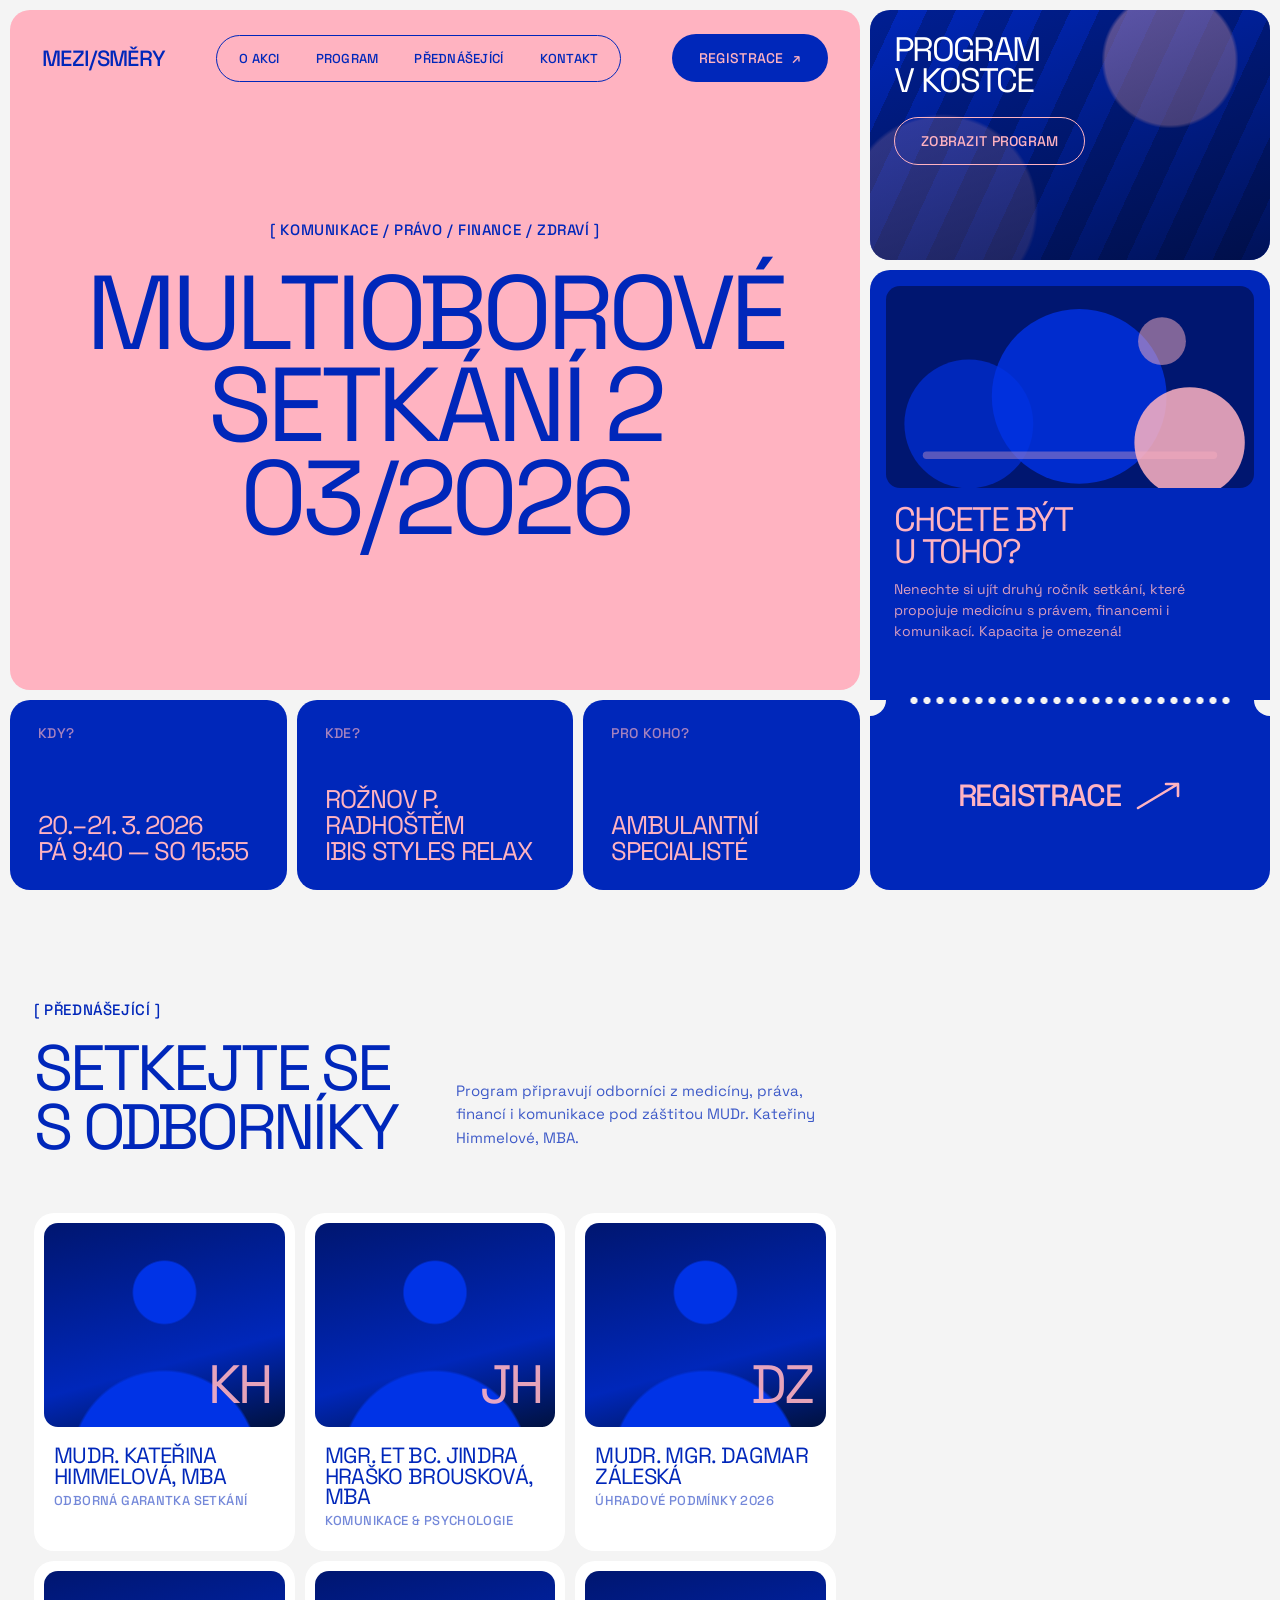
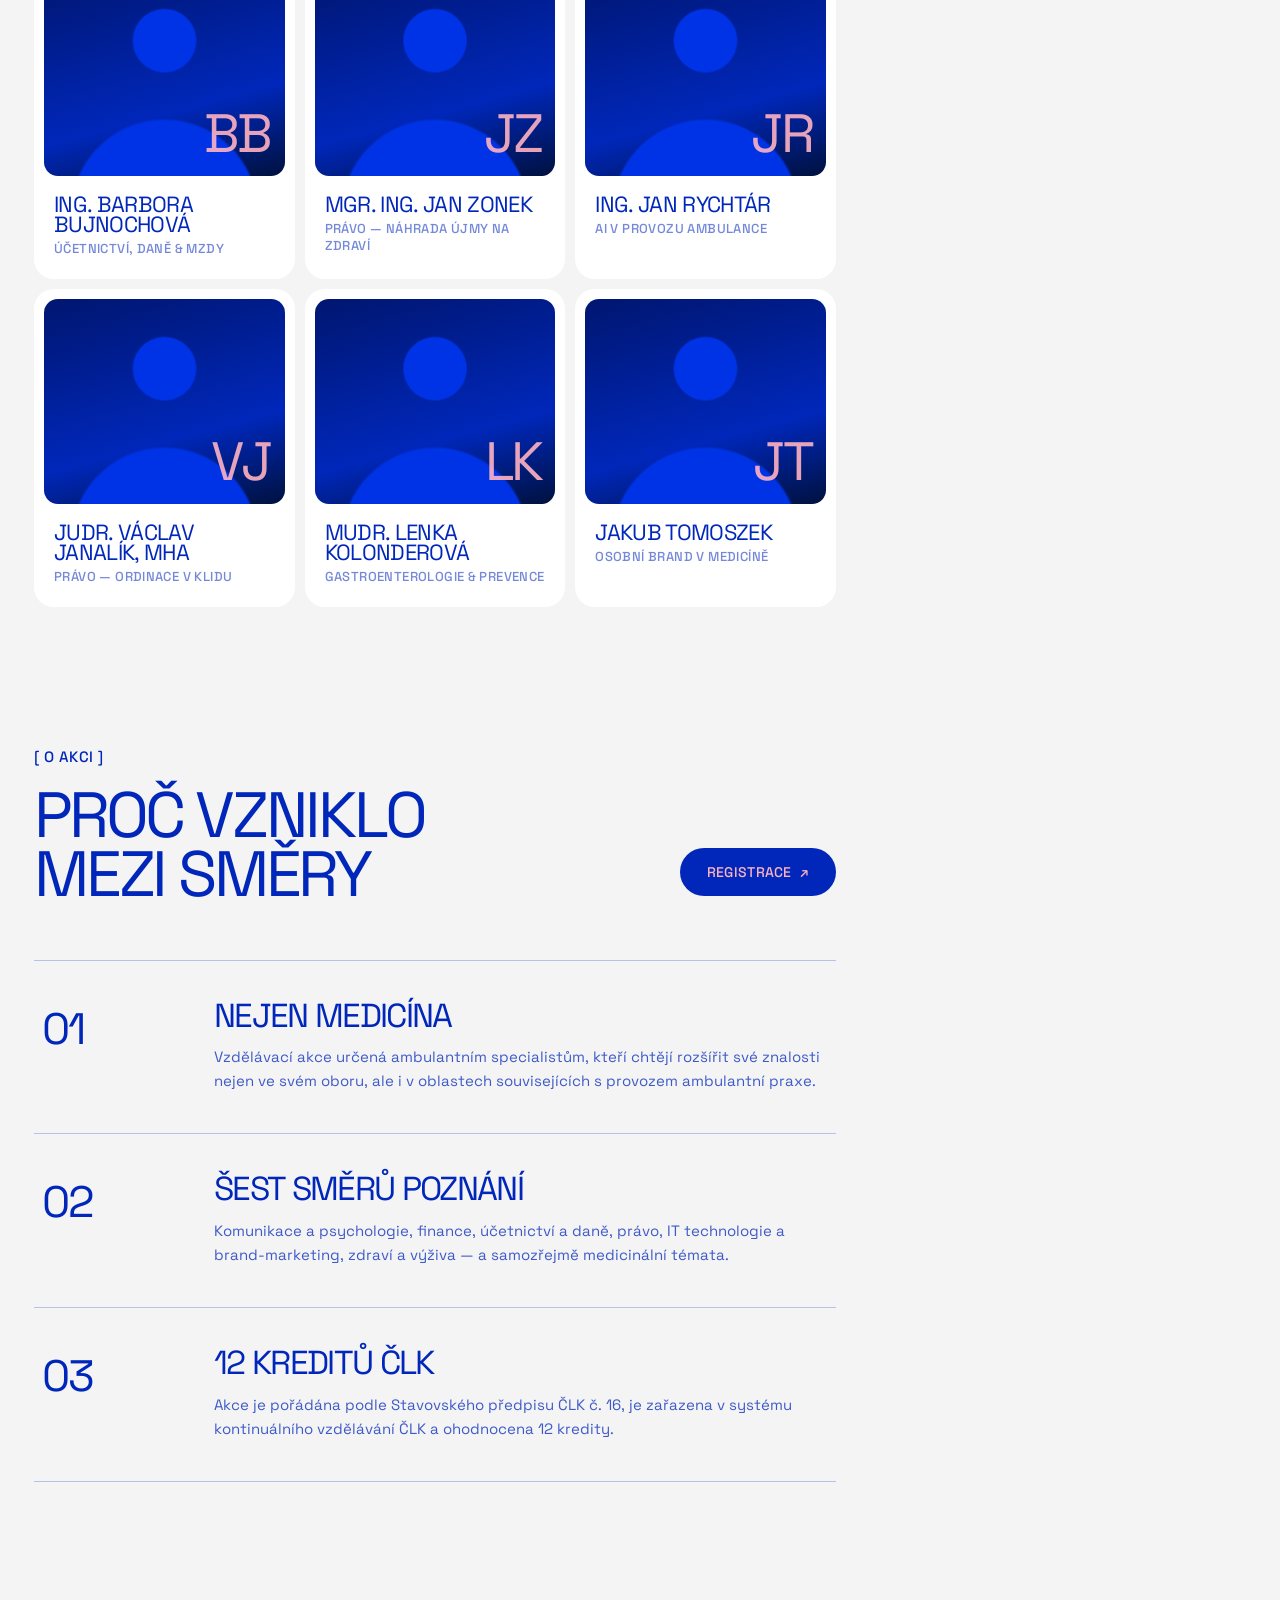
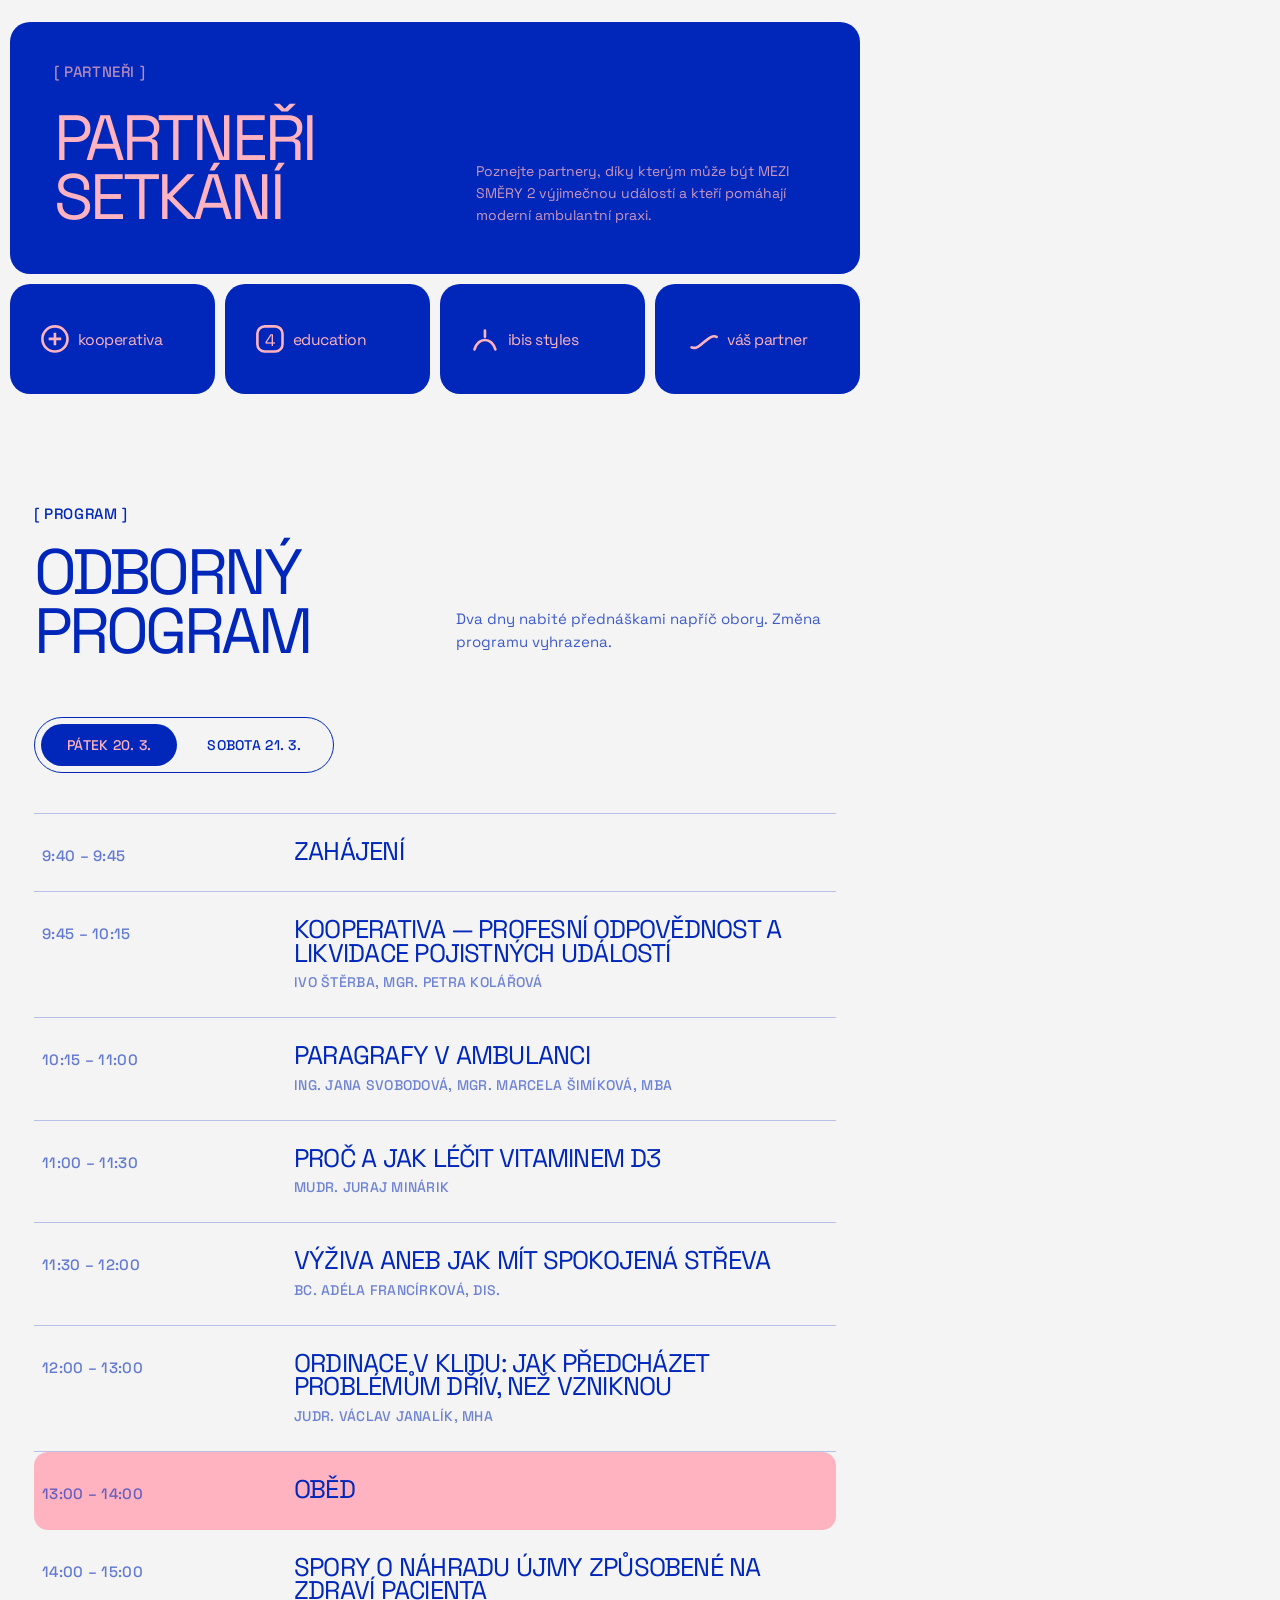
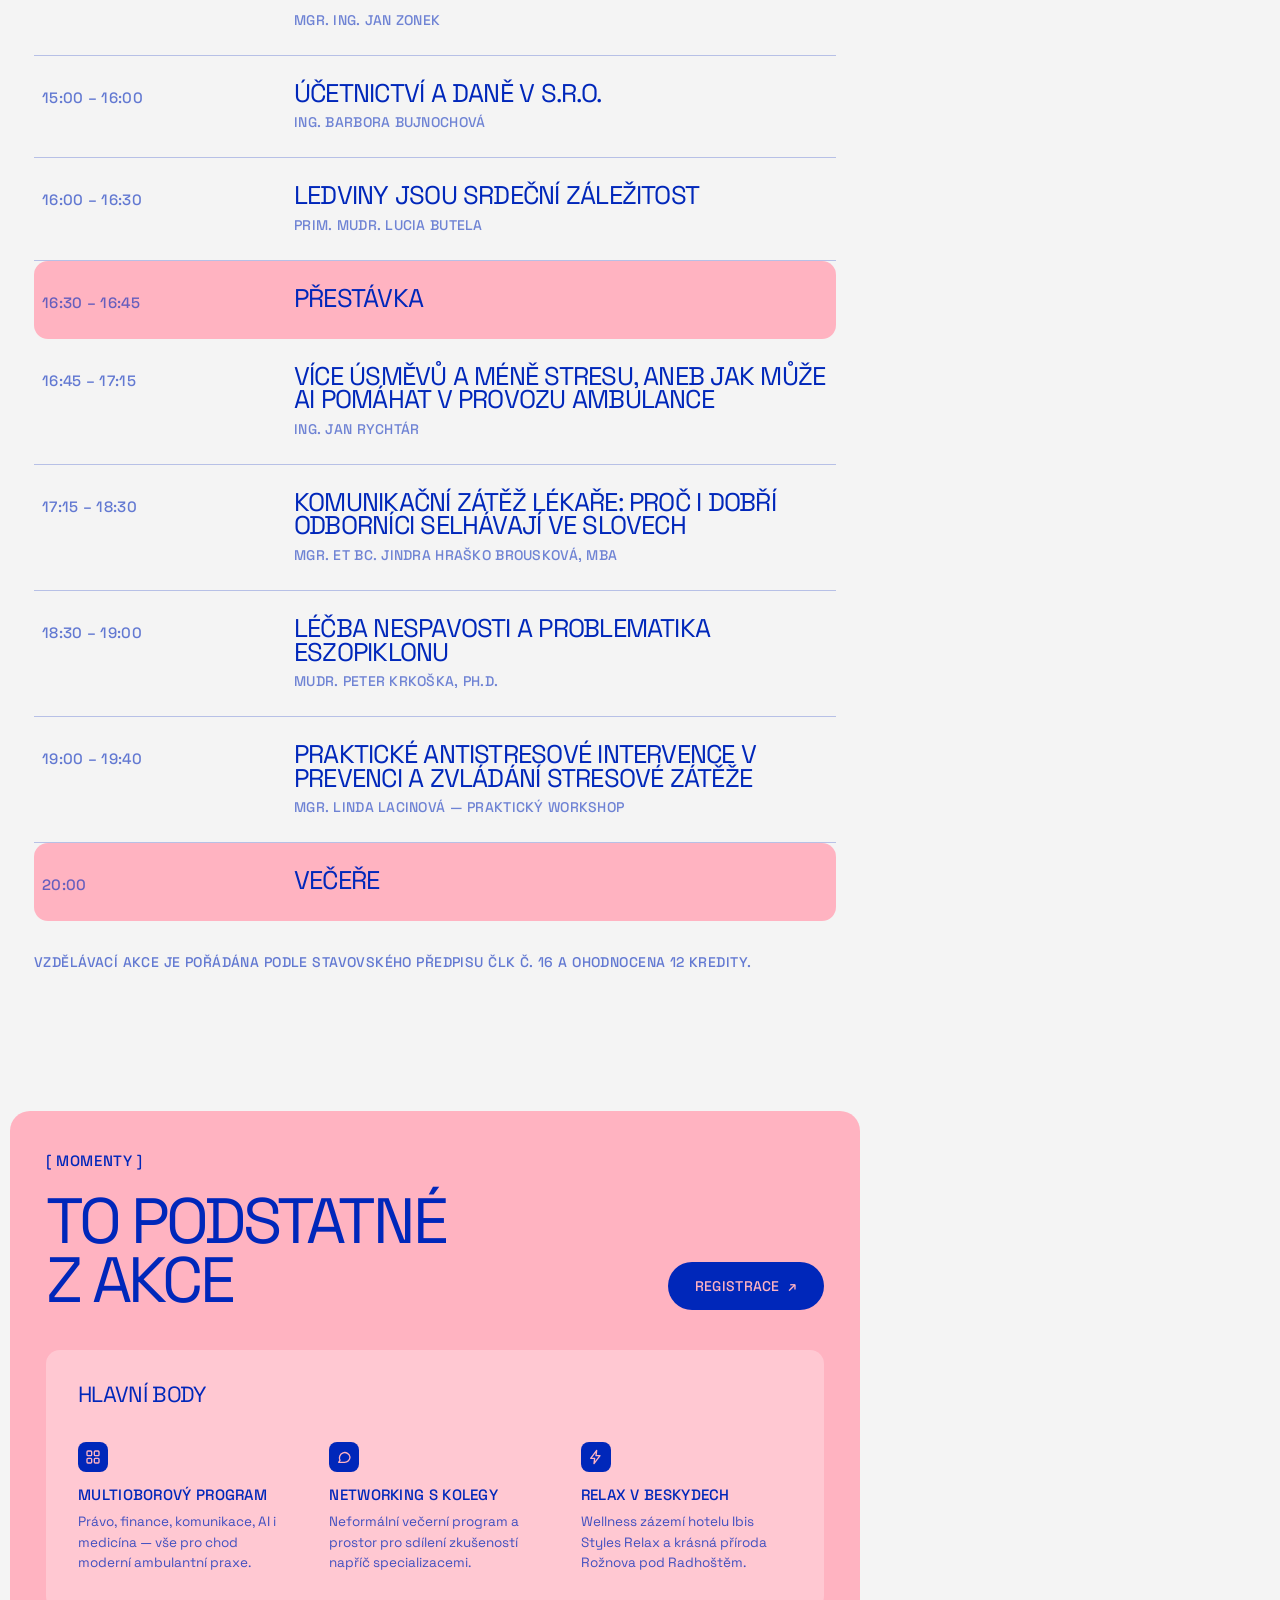
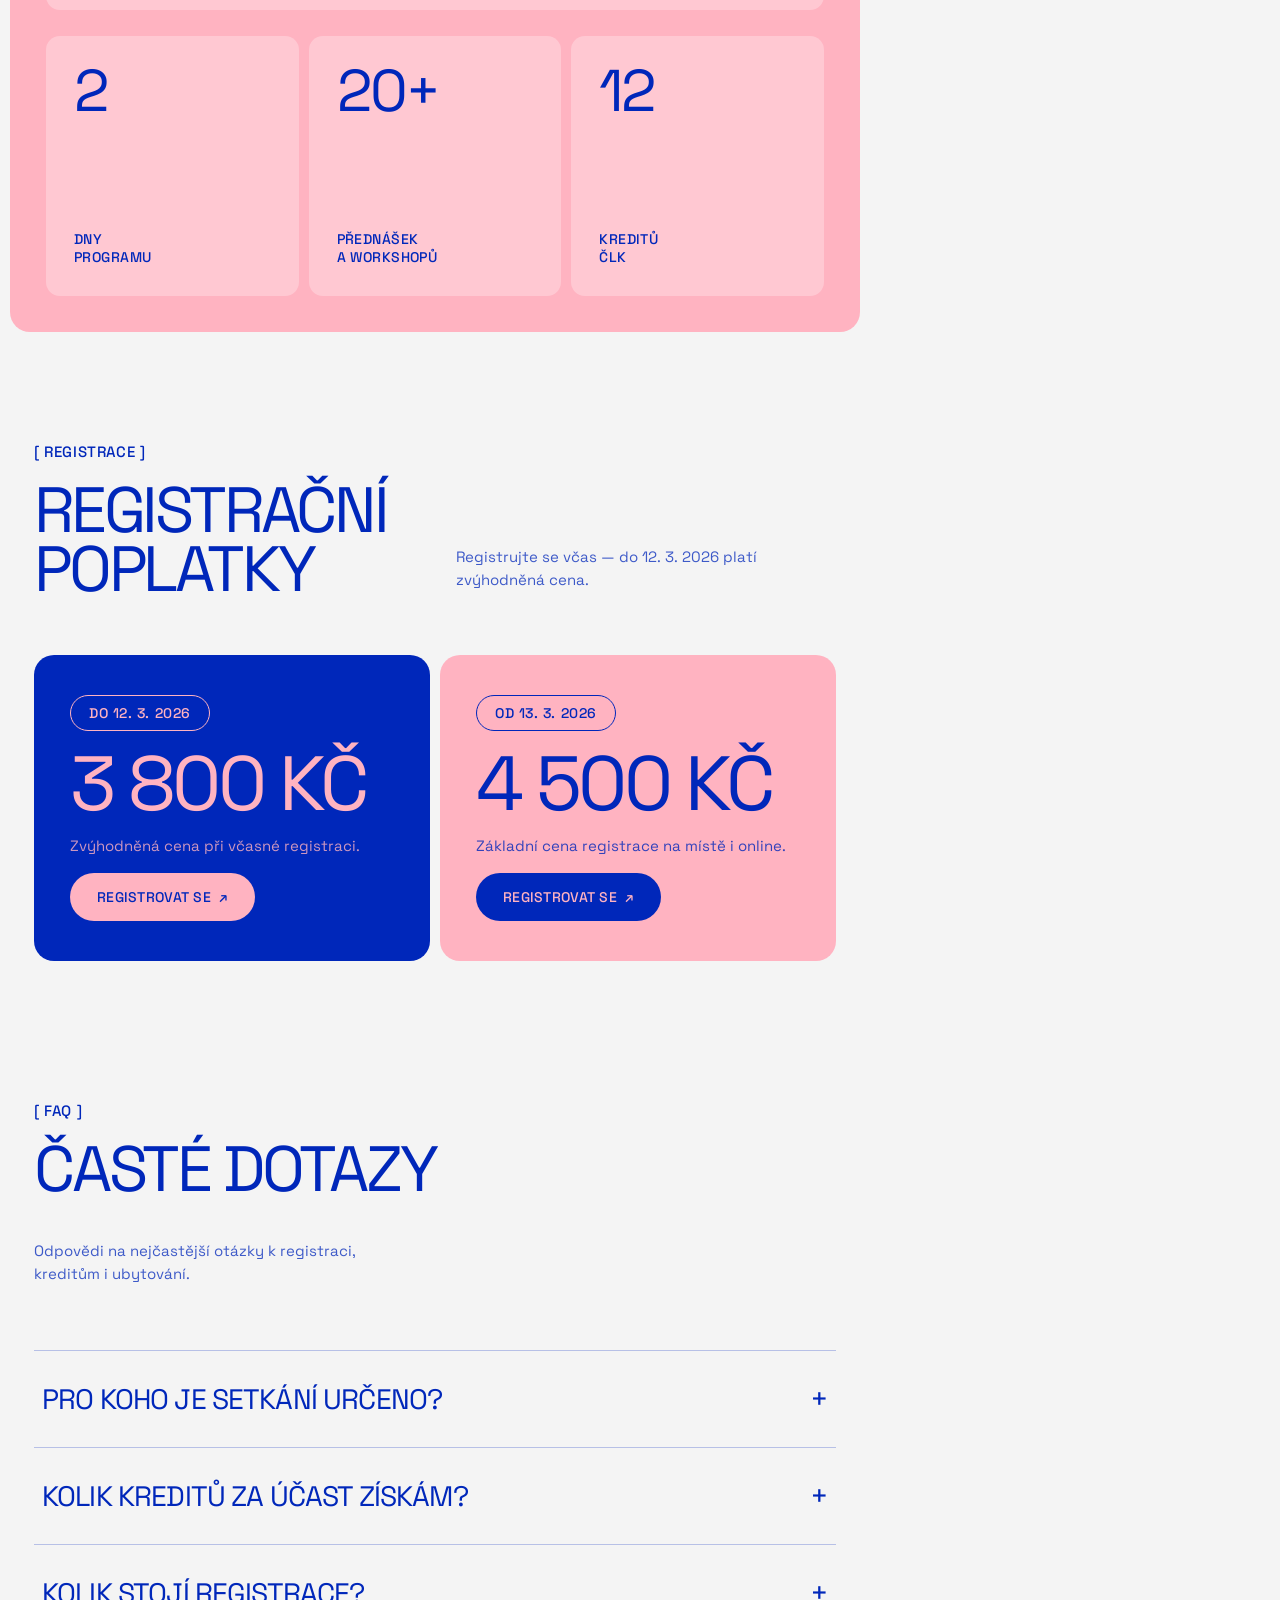
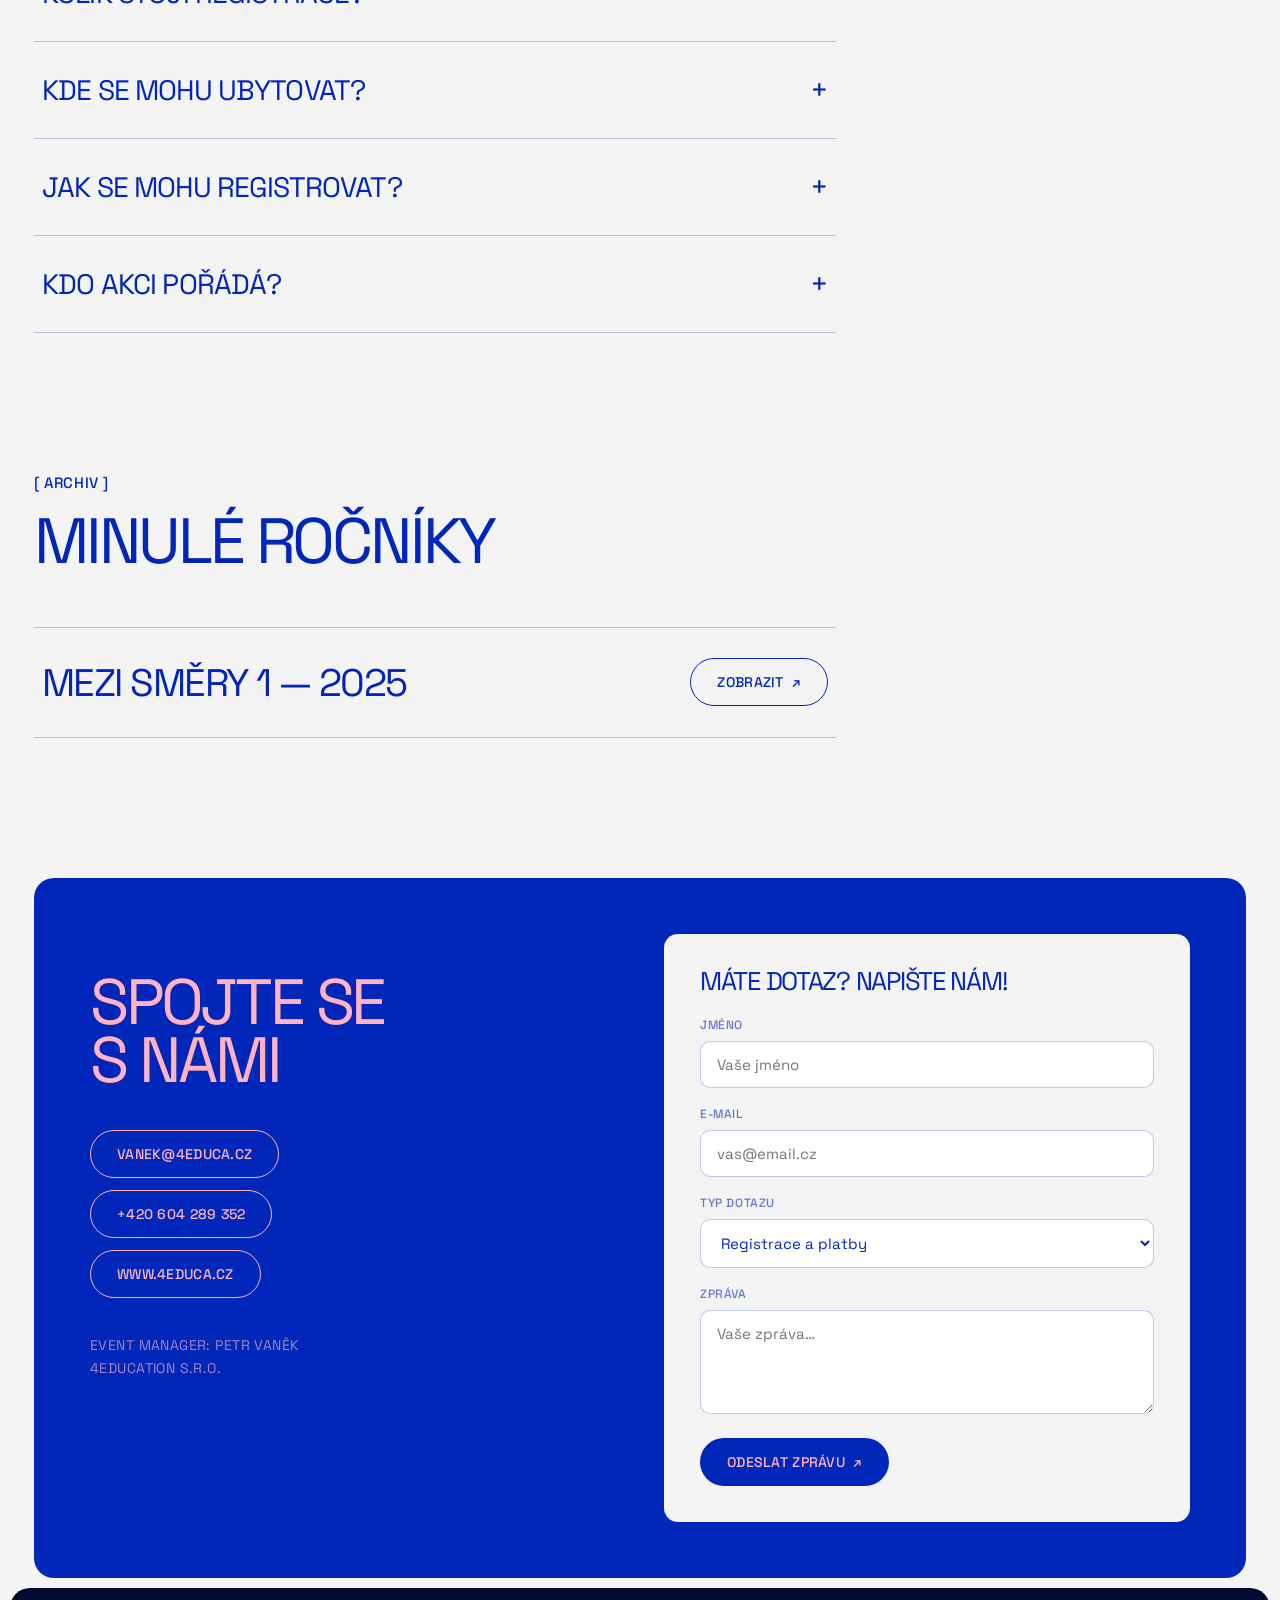
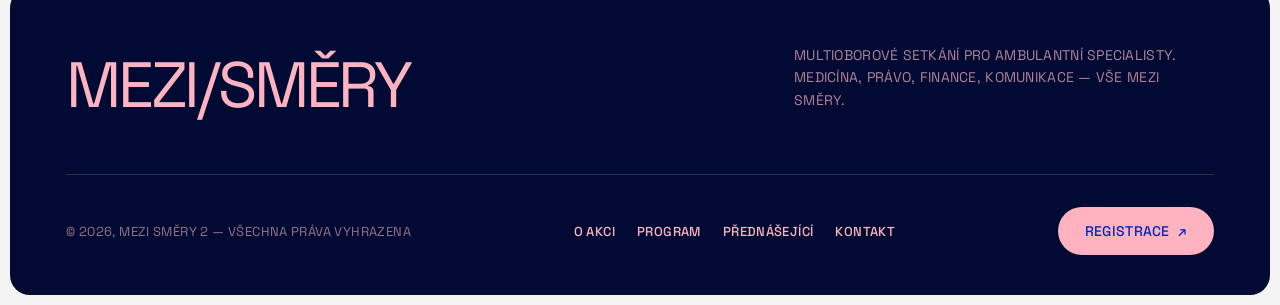
==== index.html @ d8e17e18 "Web konference MEZI SMĚRY 2 (design podle itconf.framer.website) Co-Authored-By: Claude Fable 5 <nor" ====
<!DOCTYPE html>
<html lang="cs">
<head>
  <meta charset="UTF-8">
  <meta name="viewport" content="width=device-width, initial-scale=1.0">
  <title>MEZI/SMĚRY – Multioborové setkání 2, 20.–21. 3. 2026, Rožnov pod Radhoštěm</title>
  <meta name="description" content="2. ročník Multioborového setkání MEZI SMĚRY pro ambulantní specialisty. 20.–21. března 2026, Ibis Styles Relax, Rožnov pod Radhoštěm. 12 kreditů ČLK.">
  <link rel="preconnect" href="https://fonts.googleapis.com">
  <link rel="preconnect" href="https://fonts.gstatic.com" crossorigin>
  <link href="https://fonts.googleapis.com/css2?family=Space+Grotesk:wght@400;500&display=swap" rel="stylesheet">
  <link rel="stylesheet" href="css/style.css?v=4">
  <link rel="icon" href="data:image/svg+xml,%3Csvg xmlns='http://www.w3.org/2000/svg' viewBox='0 0 32 32'%3E%3Crect width='32' height='32' rx='6' fill='%230027BA'/%3E%3Ctext x='16' y='22' font-family='sans-serif' font-size='14' fill='%23FFB3C1' text-anchor='middle'%3EM/S%3C/text%3E%3C/svg%3E">
</head>
<body>

<div class="page">

  <!-- ===================== DVOUSLOUPCOVÝ LAYOUT (levý scroll / pravý sticky) ===================== -->
  <div class="layout">

    <main class="col-main">

      <!-- ---------- HERO ---------- -->
      <section class="hero-card">
        <header class="site-header">
          <a class="logo" href="#">MEZI/SMĚRY</a>
          <nav class="nav-pill">
            <a href="#o-akci">O AKCI</a>
            <a href="#program">PROGRAM</a>
            <a href="#prednasejici">PŘEDNÁŠEJÍCÍ</a>
            <a href="#kontakt">KONTAKT</a>
          </nav>
          <a class="btn btn-blue" href="https://www.4educa.cz" target="_blank" rel="noopener">REGISTRACE <span class="arr">↗</span></a>
        </header>

        <div class="hero-inner">
          <p class="hero-tag reveal-load" style="--d:.1s">[ KOMUNIKACE / PRÁVO / FINANCE / ZDRAVÍ ]</p>
          <h1 class="hero-title">
            <span class="line reveal-load" style="--d:.2s">MULTIOBOROVÉ</span>
            <span class="line reveal-load" style="--d:.32s">SETKÁNÍ 2</span>
            <span class="line reveal-load" style="--d:.44s">03/2026</span>
          </h1>
        </div>
      </section>

      <!-- ---------- INFO DLAŽDICE ---------- -->
      <section class="info-tiles">
        <div class="tile reveal">
          <span class="tile-label">KDY?</span>
          <span class="tile-value">20.–21. 3. 2026<br>PÁ 9:40 — SO 15:55</span>
        </div>
        <div class="tile reveal" style="--d:.08s">
          <span class="tile-label">KDE?</span>
          <span class="tile-value">ROŽNOV P. RADHOŠTĚM<br>IBIS STYLES RELAX</span>
        </div>
        <div class="tile reveal" style="--d:.16s">
          <span class="tile-label">PRO KOHO?</span>
          <span class="tile-value">AMBULANTNÍ<br>SPECIALISTÉ</span>
        </div>
      </section>

      <!-- ---------- PŘEDNÁŠEJÍCÍ ---------- -->
      <section class="section" id="prednasejici">
        <div class="section-head">
          <div>
            <p class="section-tag reveal">[ PŘEDNÁŠEJÍCÍ ]</p>
            <h2 class="reveal">SETKEJTE SE<br>S ODBORNÍKY</h2>
          </div>
          <p class="section-desc reveal">Program připravují odborníci z medicíny, práva, financí i komunikace pod záštitou MUDr. Kateřiny Himmelové, MBA.</p>
        </div>

        <div class="speakers-grid">
          <div class="speaker reveal">
            <div class="speaker-photo" data-initials="KH"></div>
            <h4>MUDR. KATEŘINA HIMMELOVÁ, MBA</h4>
            <p>ODBORNÁ GARANTKA SETKÁNÍ</p>
          </div>
          <div class="speaker reveal" style="--d:.06s">
            <div class="speaker-photo" data-initials="JH"></div>
            <h4>MGR. ET BC. JINDRA HRAŠKO BROUSKOVÁ, MBA</h4>
            <p>KOMUNIKACE &amp; PSYCHOLOGIE</p>
          </div>
          <div class="speaker reveal" style="--d:.12s">
            <div class="speaker-photo" data-initials="DZ"></div>
            <h4>MUDR. MGR. DAGMAR ZÁLESKÁ</h4>
            <p>ÚHRADOVÉ PODMÍNKY 2026</p>
          </div>
          <div class="speaker reveal">
            <div class="speaker-photo" data-initials="BB"></div>
            <h4>ING. BARBORA BUJNOCHOVÁ</h4>
            <p>ÚČETNICTVÍ, DANĚ &amp; MZDY</p>
          </div>
          <div class="speaker reveal" style="--d:.06s">
            <div class="speaker-photo" data-initials="JZ"></div>
            <h4>MGR. ING. JAN ZONEK</h4>
            <p>PRÁVO — NÁHRADA ÚJMY NA ZDRAVÍ</p>
          </div>
          <div class="speaker reveal" style="--d:.12s">
            <div class="speaker-photo" data-initials="JR"></div>
            <h4>ING. JAN RYCHTÁR</h4>
            <p>AI V PROVOZU AMBULANCE</p>
          </div>
          <div class="speaker reveal">
            <div class="speaker-photo" data-initials="VJ"></div>
            <h4>JUDR. VÁCLAV JANALÍK, MHA</h4>
            <p>PRÁVO — ORDINACE V KLIDU</p>
          </div>
          <div class="speaker reveal" style="--d:.06s">
            <div class="speaker-photo" data-initials="LK"></div>
            <h4>MUDR. LENKA KOLONDEROVÁ</h4>
            <p>GASTROENTEROLOGIE &amp; PREVENCE</p>
          </div>
          <div class="speaker reveal" style="--d:.12s">
            <div class="speaker-photo" data-initials="JT"></div>
            <h4>JAKUB TOMOSZEK</h4>
            <p>OSOBNÍ BRAND V MEDICÍNĚ</p>
          </div>
        </div>
      </section>

      <!-- ---------- O AKCI ---------- -->
      <section class="section" id="o-akci">
        <div class="section-head">
          <div>
            <p class="section-tag reveal">[ O AKCI ]</p>
            <h2 class="reveal">PROČ VZNIKLO<br>MEZI SMĚRY</h2>
          </div>
          <a class="btn btn-blue section-cta reveal" href="https://www.4educa.cz" target="_blank" rel="noopener">REGISTRACE <span class="arr">↗</span></a>
        </div>

        <div class="about-list">
          <div class="about-row reveal">
            <span class="about-num">01</span>
            <div class="about-body">
              <h3>NEJEN MEDICÍNA</h3>
              <p>Vzdělávací akce určená ambulantním specialistům, kteří chtějí rozšířit své znalosti nejen ve svém oboru, ale i v oblastech souvisejících s provozem ambulantní praxe.</p>
            </div>
          </div>
          <div class="about-row reveal">
            <span class="about-num">02</span>
            <div class="about-body">
              <h3>ŠEST SMĚRŮ POZNÁNÍ</h3>
              <p>Komunikace a psychologie, finance, účetnictví a daně, právo, IT technologie a brand-marketing, zdraví a výživa — a samozřejmě medicinální témata.</p>
            </div>
          </div>
          <div class="about-row reveal">
            <span class="about-num">03</span>
            <div class="about-body">
              <h3>12 KREDITŮ ČLK</h3>
              <p>Akce je pořádána podle Stavovského předpisu ČLK č. 16, je zařazena v systému kontinuálního vzdělávání ČLK a ohodnocena 12 kredity.</p>
            </div>
          </div>
        </div>
      </section>

      <!-- ---------- PARTNEŘI ---------- -->
      <section class="partners-block" id="partneri">
        <div class="partners-card reveal">
          <p class="section-tag light">[ PARTNEŘI ]</p>
          <div class="partners-head">
            <h2 class="light">PARTNEŘI<br>SETKÁNÍ</h2>
            <p class="partners-desc">Poznejte partnery, díky kterým může být MEZI SMĚRY 2 výjimečnou událostí a kteří pomáhají moderní ambulantní praxi.</p>
          </div>
        </div>
        <div class="partner-logos">
          <div class="partner-tile reveal">
            <svg viewBox="0 0 150 40" aria-label="Kooperativa">
              <circle cx="20" cy="20" r="12" fill="none" stroke="currentColor" stroke-width="2.5"/>
              <path d="M14 20h12M20 14v12" stroke="currentColor" stroke-width="2.5"/>
              <text x="42" y="26" font-size="15" letter-spacing="-.5" fill="currentColor" font-family="Space Grotesk, sans-serif">kooperativa</text>
            </svg>
          </div>
          <div class="partner-tile reveal" style="--d:.06s">
            <svg viewBox="0 0 150 40" aria-label="4Education">
              <rect x="8" y="8" width="24" height="24" rx="7" fill="none" stroke="currentColor" stroke-width="2.5"/>
              <text x="15" y="27" font-size="16" fill="currentColor" font-family="Space Grotesk, sans-serif">4</text>
              <text x="42" y="26" font-size="15" letter-spacing="-.5" fill="currentColor" font-family="Space Grotesk, sans-serif">education</text>
            </svg>
          </div>
          <div class="partner-tile reveal" style="--d:.12s">
            <svg viewBox="0 0 150 40" aria-label="Ibis Styles Relax">
              <path d="M10 30c4-12 16-12 20 0M20 12v6" fill="none" stroke="currentColor" stroke-width="2.5" stroke-linecap="round"/>
              <text x="42" y="26" font-size="15" letter-spacing="-.5" fill="currentColor" font-family="Space Grotesk, sans-serif">ibis styles</text>
            </svg>
          </div>
          <div class="partner-tile reveal" style="--d:.18s">
            <svg viewBox="0 0 150 40" aria-label="Váš partner">
              <path d="M12 28c8 4 16-14 24-10" fill="none" stroke="currentColor" stroke-width="2.5" stroke-linecap="round"/>
              <text x="46" y="26" font-size="15" letter-spacing="-.5" fill="currentColor" font-family="Space Grotesk, sans-serif">váš partner</text>
            </svg>
          </div>
        </div>
      </section>

      <!-- ---------- PROGRAM ---------- -->
      <section class="section" id="program">
        <div class="section-head">
          <div>
            <p class="section-tag reveal">[ PROGRAM ]</p>
            <h2 class="reveal">ODBORNÝ<br>PROGRAM</h2>
          </div>
          <p class="section-desc reveal">Dva dny nabité přednáškami napříč obory. Změna programu vyhrazena.</p>
        </div>

        <div class="day-switch reveal">
          <button class="day-btn active" data-day="patek">PÁTEK 20. 3.</button>
          <button class="day-btn" data-day="sobota">SOBOTA 21. 3.</button>
        </div>

        <div class="agenda active" id="day-patek">
          <div class="agenda-row reveal"><span class="a-time">9:40 – 9:45</span><div class="a-body"><h4>ZAHÁJENÍ</h4></div></div>
          <div class="agenda-row reveal"><span class="a-time">9:45 – 10:15</span><div class="a-body"><h4>KOOPERATIVA — PROFESNÍ ODPOVĚDNOST A LIKVIDACE POJISTNÝCH UDÁLOSTÍ</h4><p>Ivo Štěrba, Mgr. Petra Kolářová</p></div></div>
          <div class="agenda-row reveal"><span class="a-time">10:15 – 11:00</span><div class="a-body"><h4>PARAGRAFY V AMBULANCI</h4><p>Ing. Jana Svobodová, Mgr. Marcela Šimíková, MBA</p></div></div>
          <div class="agenda-row reveal"><span class="a-time">11:00 – 11:30</span><div class="a-body"><h4>PROČ A JAK LÉČIT VITAMINEM D3</h4><p>MUDr. Juraj Minárik</p></div></div>
          <div class="agenda-row reveal"><span class="a-time">11:30 – 12:00</span><div class="a-body"><h4>VÝŽIVA ANEB JAK MÍT SPOKOJENÁ STŘEVA</h4><p>Bc. Adéla Francírková, DiS.</p></div></div>
          <div class="agenda-row reveal"><span class="a-time">12:00 – 13:00</span><div class="a-body"><h4>ORDINACE V KLIDU: JAK PŘEDCHÁZET PROBLÉMŮM DŘÍV, NEŽ VZNIKNOU</h4><p>JUDr. Václav Janalík, MHA</p></div></div>
          <div class="agenda-row is-break reveal"><span class="a-time">13:00 – 14:00</span><div class="a-body"><h4>OBĚD</h4></div></div>
          <div class="agenda-row reveal"><span class="a-time">14:00 – 15:00</span><div class="a-body"><h4>SPORY O NÁHRADU ÚJMY ZPŮSOBENÉ NA ZDRAVÍ PACIENTA</h4><p>Mgr. Ing. Jan Zonek</p></div></div>
          <div class="agenda-row reveal"><span class="a-time">15:00 – 16:00</span><div class="a-body"><h4>ÚČETNICTVÍ A DANĚ V S.R.O.</h4><p>Ing. Barbora Bujnochová</p></div></div>
          <div class="agenda-row reveal"><span class="a-time">16:00 – 16:30</span><div class="a-body"><h4>LEDVINY JSOU SRDEČNÍ ZÁLEŽITOST</h4><p>prim. MUDr. Lucia Butela</p></div></div>
          <div class="agenda-row is-break reveal"><span class="a-time">16:30 – 16:45</span><div class="a-body"><h4>PŘESTÁVKA</h4></div></div>
          <div class="agenda-row reveal"><span class="a-time">16:45 – 17:15</span><div class="a-body"><h4>VÍCE ÚSMĚVŮ A MÉNĚ STRESU, ANEB JAK MŮŽE AI POMÁHAT V PROVOZU AMBULANCE</h4><p>Ing. Jan Rychtár</p></div></div>
          <div class="agenda-row reveal"><span class="a-time">17:15 – 18:30</span><div class="a-body"><h4>KOMUNIKAČNÍ ZÁTĚŽ LÉKAŘE: PROČ I DOBŘÍ ODBORNÍCI SELHÁVAJÍ VE SLOVECH</h4><p>Mgr. et Bc. Jindra Hraško Brousková, MBA</p></div></div>
          <div class="agenda-row reveal"><span class="a-time">18:30 – 19:00</span><div class="a-body"><h4>LÉČBA NESPAVOSTI A PROBLEMATIKA ESZOPIKLONU</h4><p>MUDr. Peter Krkoška, Ph.D.</p></div></div>
          <div class="agenda-row reveal"><span class="a-time">19:00 – 19:40</span><div class="a-body"><h4>PRAKTICKÉ ANTISTRESOVÉ INTERVENCE V PREVENCI A ZVLÁDÁNÍ STRESOVÉ ZÁTĚŽE</h4><p>Mgr. Linda Lacinová — praktický workshop</p></div></div>
          <div class="agenda-row is-break reveal"><span class="a-time">20:00</span><div class="a-body"><h4>VEČEŘE</h4></div></div>
        </div>

        <div class="agenda" id="day-sobota">
          <div class="agenda-row reveal"><span class="a-time">8:30 – 9:00</span><div class="a-body"><h4>STOPOVÝ, ALE ZÁSADNÍ: SELEN A JEHO VLIV NA ŠTÍTNOU ŽLÁZU</h4><p>Ing. Lenka Rašková</p></div></div>
          <div class="agenda-row reveal"><span class="a-time">9:00 – 9:35</span><div class="a-body"><h4>SÍLA OSOBNÍHO BRANDU: PROČ JE VAŠE JMÉNO TOU NEJVĚTŠÍ HODNOTOU, KTEROU V MEDICÍNĚ MÁTE</h4><p>Jakub Tomoszek</p></div></div>
          <div class="agenda-row reveal"><span class="a-time">9:35 – 10:05</span><div class="a-body"><h4>KOMPLEXNÍ PŘÍSTUP K PACIENTOVI NEJEN V GASTROENTEROLOGICKÉ AMBULANCI S DŮRAZEM NA PREVENCI</h4><p>MUDr. Lenka Kolonderová</p></div></div>
          <div class="agenda-row is-break reveal"><span class="a-time">10:05 – 10:15</span><div class="a-body"><h4>PŘESTÁVKA</h4></div></div>
          <div class="agenda-row reveal"><span class="a-time">10:15 – 12:10</span><div class="a-body"><h4>ÚHRADOVÉ PODMÍNKY A NOVINKY V ROCE 2026</h4><p>MUDr. Mgr. Dagmar Záleská</p></div></div>
          <div class="agenda-row is-break reveal"><span class="a-time">12:10 – 12:55</span><div class="a-body"><h4>OBĚD</h4></div></div>
          <div class="agenda-row reveal"><span class="a-time">12:55 – 14:25</span><div class="a-body"><h4>SLOVA, KTERÁ LÉČÍ A SLOVA, KTERÁ ZRAŇUJÍ</h4><p>Mgr. et Bc. Jindra Hraško Brousková, MBA</p></div></div>
          <div class="agenda-row reveal"><span class="a-time">14:25 – 15:55</span><div class="a-body"><h4>NOVINKY V DANÍCH, MZDÁCH, ZAMĚSTNANECKÝCH BENEFITECH A DALŠÍ DOPORUČENÍ V LÉKAŘSKÉ PRAXI</h4><p>Ing. Barbora Bujnochová</p></div></div>
          <div class="agenda-row reveal"><span class="a-time">15:55</span><div class="a-body"><h4>ZAKONČENÍ</h4></div></div>
        </div>

        <p class="agenda-note reveal">Vzdělávací akce je pořádána podle Stavovského předpisu ČLK č. 16 a ohodnocena 12 kredity.</p>
      </section>

      <!-- ---------- EVENT ESSENTIALS (podle šablony) ---------- -->
      <section class="essentials reveal" id="proc-prijet">
        <div class="ess-top">
          <div>
            <p class="section-tag">[ MOMENTY ]</p>
            <h2>TO PODSTATNÉ<br>Z AKCE</h2>
          </div>
          <a class="btn btn-blue" href="https://www.4educa.cz" target="_blank" rel="noopener">REGISTRACE <span class="arr">↗</span></a>
        </div>

        <div class="ess-features">
          <span class="ess-label">HLAVNÍ BODY</span>
          <div class="ess-feature-grid">
            <div class="ess-feature">
              <span class="ess-icon">
                <svg viewBox="0 0 24 24" fill="none" stroke="currentColor" stroke-width="2" stroke-linecap="round"><rect x="3" y="3" width="7" height="7" rx="1.5"/><rect x="14" y="3" width="7" height="7" rx="1.5"/><rect x="3" y="14" width="7" height="7" rx="1.5"/><rect x="14" y="14" width="7" height="7" rx="1.5"/></svg>
              </span>
              <h4>MULTIOBOROVÝ PROGRAM</h4>
              <p>Právo, finance, komunikace, AI i medicína — vše pro chod moderní ambulantní praxe.</p>
            </div>
            <div class="ess-feature">
              <span class="ess-icon">
                <svg viewBox="0 0 24 24" fill="none" stroke="currentColor" stroke-width="2" stroke-linecap="round" stroke-linejoin="round"><path d="M21 12a8 8 0 0 1-8 8H4l2-3a8 8 0 1 1 15-5z"/></svg>
              </span>
              <h4>NETWORKING S KOLEGY</h4>
              <p>Neformální večerní program a prostor pro sdílení zkušeností napříč specializacemi.</p>
            </div>
            <div class="ess-feature">
              <span class="ess-icon">
                <svg viewBox="0 0 24 24" fill="none" stroke="currentColor" stroke-width="2" stroke-linecap="round" stroke-linejoin="round"><path d="M13 2 4 14h6l-1 8 9-12h-6l1-8z"/></svg>
              </span>
              <h4>RELAX V BESKYDECH</h4>
              <p>Wellness zázemí hotelu Ibis Styles Relax a krásná příroda Rožnova pod Radhoštěm.</p>
            </div>
          </div>
        </div>

        <div class="ess-stats">
          <div class="ess-stat">
            <span class="stat-num">2</span>
            <span class="stat-label">DNY<br>PROGRAMU</span>
          </div>
          <div class="ess-stat">
            <span class="stat-num">20+</span>
            <span class="stat-label">PŘEDNÁŠEK<br>A WORKSHOPŮ</span>
          </div>
          <div class="ess-stat">
            <span class="stat-num">12</span>
            <span class="stat-label">KREDITŮ<br>ČLK</span>
          </div>
        </div>
      </section>

      <!-- ---------- VSTUPENKY ---------- -->
      <section class="section" id="registrace">
        <div class="section-head">
          <div>
            <p class="section-tag reveal">[ REGISTRACE ]</p>
            <h2 class="reveal">REGISTRAČNÍ<br>POPLATKY</h2>
          </div>
          <p class="section-desc reveal">Registrujte se včas — do 12. 3. 2026 platí zvýhodněná cena.</p>
        </div>

        <div class="pricing">
          <div class="price-card reveal">
            <span class="price-tag">DO 12. 3. 2026</span>
            <span class="price-value">3 800 KČ</span>
            <p>Zvýhodněná cena při včasné registraci.</p>
            <a class="btn btn-pink" href="https://www.4educa.cz" target="_blank" rel="noopener">REGISTROVAT SE <span class="arr">↗</span></a>
          </div>
          <div class="price-card price-card-late reveal" style="--d:.1s">
            <span class="price-tag">OD 13. 3. 2026</span>
            <span class="price-value">4 500 KČ</span>
            <p>Základní cena registrace na místě i online.</p>
            <a class="btn btn-blue" href="https://www.4educa.cz" target="_blank" rel="noopener">REGISTROVAT SE <span class="arr">↗</span></a>
          </div>
        </div>
      </section>

      <!-- ---------- FAQ ---------- -->
      <section class="section" id="faq">
        <div class="section-head">
          <div>
            <p class="section-tag reveal">[ FAQ ]</p>
            <h2 class="reveal">ČASTÉ DOTAZY</h2>
          </div>
          <p class="section-desc reveal">Odpovědi na nejčastější otázky k registraci, kreditům i ubytování.</p>
        </div>

        <div class="faq-list">
          <details class="faq-item reveal">
            <summary>PRO KOHO JE SETKÁNÍ URČENO? <span class="faq-icon">+</span></summary>
            <p>Akce je určena ambulantním specialistům, kteří mají zájem o rozšíření znalostí nejen ve svém oboru, ale i v oborech souvisejících s provozem ambulantní praxe.</p>
          </details>
          <details class="faq-item reveal">
            <summary>KOLIK KREDITŮ ZA ÚČAST ZÍSKÁM? <span class="faq-icon">+</span></summary>
            <p>Vzdělávací akce je pořádána podle Stavovského předpisu ČLK č. 16, je zařazena v systému kontinuálního vzdělávání ČLK a ohodnocena 12 kredity.</p>
          </details>
          <details class="faq-item reveal">
            <summary>KOLIK STOJÍ REGISTRACE? <span class="faq-icon">+</span></summary>
            <p>Do 12. 3. 2026 činí registrační poplatek 3 800 Kč, od 13. 3. 2026 pak 4 500 Kč.</p>
          </details>
          <details class="faq-item reveal">
            <summary>KDE SE MOHU UBYTOVAT? <span class="faq-icon">+</span></summary>
            <p>Setkání se koná v hotelu Ibis Styles Relax (Lesní 1689, Rožnov pod Radhoštěm), kde je možné se také ubytovat. Doporučujeme rezervovat pokoj co nejdříve.</p>
          </details>
          <details class="faq-item reveal">
            <summary>JAK SE MOHU REGISTROVAT? <span class="faq-icon">+</span></summary>
            <p>Registrace probíhá online. Klikněte na tlačítko REGISTRACE kdekoli na této stránce, nebo kontaktujte event managera Petra Vaňka (vanek@4educa.cz, +420 604 289 352).</p>
          </details>
          <details class="faq-item reveal">
            <summary>KDO AKCI POŘÁDÁ? <span class="faq-icon">+</span></summary>
            <p>Organizační zajištění: 4Education s.r.o. (www.4educa.cz). Odborná garantka: MUDr. Kateřina Himmelová, MBA.</p>
          </details>
        </div>
      </section>

      <!-- ---------- MINULÉ ROČNÍKY ---------- -->
      <section class="section" id="archiv">
        <div class="section-head">
          <div>
            <p class="section-tag reveal">[ ARCHIV ]</p>
            <h2 class="reveal">MINULÉ ROČNÍKY</h2>
          </div>
        </div>
        <div class="past-list">
          <a class="past-row reveal" href="https://www.4educa.cz" target="_blank" rel="noopener">
            <span class="past-title">MEZI SMĚRY 1 — 2025</span>
            <span class="btn btn-outline">ZOBRAZIT <span class="arr">↗</span></span>
          </a>
        </div>
      </section>

    </main>

    <!-- ---------- PRAVÝ STICKY SLOUPEC ---------- -->
    <aside class="col-side">
      <div class="side-sticky">
        <a class="side-card side-agenda" href="#program">
          <div class="agenda-art" aria-hidden="true"></div>
          <div class="agenda-overlay"></div>
          <div class="side-agenda-content">
            <h3>PROGRAM<br>V KOSTCE</h3>
            <span class="btn btn-outline-light">ZOBRAZIT PROGRAM</span>
          </div>
        </a>

        <div class="ticket-unit">
          <div class="side-card side-ready">
            <div class="ready-art" aria-hidden="true">
              <svg viewBox="0 0 400 220" preserveAspectRatio="xMidYMid slice">
                <rect width="400" height="220" fill="#001670"/>
                <circle cx="90" cy="150" r="70" fill="#0027BA"/>
                <circle cx="210" cy="120" r="95" fill="#0033E6" opacity=".8"/>
                <circle cx="330" cy="170" r="60" fill="#FFB3C1" opacity=".85"/>
                <circle cx="300" cy="60" r="26" fill="#FFB3C1" opacity=".5"/>
                <rect x="40" y="180" width="320" height="8" rx="4" fill="#FFB3C1" opacity=".35"/>
              </svg>
            </div>
            <h3>CHCETE BÝT<br>U TOHO?</h3>
            <p>Nenechte si ujít druhý ročník setkání, které propojuje medicínu s právem, financemi i komunikací. Kapacita je omezená!</p>
          </div>

          <a class="side-card side-ticket" href="https://www.4educa.cz" target="_blank" rel="noopener">
            <span class="ticket-label">REGISTRACE
              <svg class="ticket-arrow" viewBox="0 0 46 30" aria-hidden="true">
                <path d="M2 28 L42 4 M30 4 H42 V16" fill="none" stroke="currentColor" stroke-width="2.6" stroke-linecap="round" stroke-linejoin="round"/>
              </svg>
            </span>
          </a>
        </div>
      </div>
    </aside>

  </div><!-- /layout -->

  <!-- ===================== KONTAKT ===================== -->
  <section class="section contact-section" id="kontakt">
    <div class="contact-grid">
      <div class="contact-info">
        <p class="section-tag light reveal">[ KONTAKT ]</p>
        <h2 class="light reveal">SPOJTE SE<br>S NÁMI</h2>
        <div class="contact-links">
          <a class="btn btn-outline-light reveal" href="mailto:vanek@4educa.cz">VANEK@4EDUCA.CZ</a>
          <a class="btn btn-outline-light reveal" href="tel:+420604289352">+420 604 289 352</a>
          <a class="btn btn-outline-light reveal" href="https://www.4educa.cz" target="_blank" rel="noopener">WWW.4EDUCA.CZ</a>
        </div>
        <p class="contact-note reveal">Event manager: Petr Vaněk<br>4Education s.r.o.</p>
      </div>

      <form class="contact-form reveal" action="mailto:vanek@4educa.cz" method="post" enctype="text/plain">
        <h3>MÁTE DOTAZ? NAPIŠTE NÁM!</h3>
        <label>JMÉNO
          <input type="text" name="jmeno" placeholder="Vaše jméno" required>
        </label>
        <label>E-MAIL
          <input type="email" name="email" placeholder="vas@email.cz" required>
        </label>
        <label>TYP DOTAZU
          <select name="typ">
            <option>Registrace a platby</option>
            <option>Ubytování</option>
            <option>Program a kredity</option>
            <option>Partnerství</option>
            <option>Ostatní</option>
          </select>
        </label>
        <label>ZPRÁVA
          <textarea name="zprava" rows="4" placeholder="Vaše zpráva…"></textarea>
        </label>
        <button class="btn btn-blue" type="submit">ODESLAT ZPRÁVU <span class="arr">↗</span></button>
      </form>
    </div>
  </section>

  <!-- ===================== FOOTER ===================== -->
  <footer class="footer">
    <div class="footer-top">
      <span class="footer-logo">MEZI/SMĚRY</span>
      <p class="footer-claim">MULTIOBOROVÉ SETKÁNÍ PRO AMBULANTNÍ SPECIALISTY. MEDICÍNA, PRÁVO, FINANCE, KOMUNIKACE — VŠE MEZI SMĚRY.</p>
    </div>
    <div class="footer-bottom">
      <span>© 2026, MEZI SMĚRY 2 — VŠECHNA PRÁVA VYHRAZENA</span>
      <nav class="footer-nav">
        <a href="#o-akci">O AKCI</a>
        <a href="#program">PROGRAM</a>
        <a href="#prednasejici">PŘEDNÁŠEJÍCÍ</a>
        <a href="#kontakt">KONTAKT</a>
      </nav>
      <a class="btn btn-pink" href="https://www.4educa.cz" target="_blank" rel="noopener">REGISTRACE <span class="arr">↗</span></a>
    </div>
  </footer>

</div>

<script src="js/main.js?v=3"></script>
</body>
</html>
---- css/style.css ----
/* ============================================================
   MEZI/SMĚRY 2 — design podle šablony itconf.framer.website
   Barvy: pozadí #F4F4F4 · růžová #FFB3C1 · modrá #0027BA
          tmavě modrá #002099 · navy #000A32
   Font: Space Grotesk (400/500), uppercase, letter-spacing -0.05em
   ============================================================ */

:root {
  --bg: #F4F4F4;
  --pink: #FFB3C1;
  --blue: #0027BA;
  --blue-dark: #002099;
  --blue-deep: #001670;
  --navy: #000A32;
  --white: #FFFFFF;
  --radius: 20px;
  --radius-sm: 14px;
  --gap: 10px;
  --tile-h: 190px;
  --pad: 32px;
  --font: "Space Grotesk", sans-serif;
}

* { margin: 0; padding: 0; box-sizing: border-box; }

html { scroll-behavior: smooth; }

body {
  font-family: var(--font);
  font-weight: 400;
  background: var(--bg);
  color: var(--blue);
  -webkit-font-smoothing: antialiased;
}

.page {
  max-width: 1720px;
  margin: 0 auto;
  padding: var(--gap);
}

/* ---------- Typografie ---------- */
h1, h2, h3, h4 {
  font-weight: 400;
  text-transform: uppercase;
  letter-spacing: -0.05em;
  line-height: 0.92;
}

h2 {
  font-size: clamp(40px, 5vw, 72px);
  color: var(--blue);
}

h2.light { color: var(--pink); }

.arr { display: inline-block; transition: transform .3s ease; }

/* ---------- Tlačítka ---------- */
.btn {
  display: inline-flex;
  align-items: center;
  gap: 8px;
  font-family: var(--font);
  font-size: 14px;
  font-weight: 500;
  letter-spacing: 0.02em;
  text-transform: uppercase;
  text-decoration: none;
  border-radius: 999px;
  padding: 14px 26px;
  border: 1px solid transparent;
  cursor: pointer;
  transition: background .3s ease, color .3s ease, border-color .3s ease;
}
.btn:hover .arr { transform: translate(3px, -3px); }

.btn-blue { background: var(--blue); color: var(--pink); }
.btn-blue:hover { background: var(--blue-dark); }

.btn-pink { background: var(--pink); color: var(--blue); }
.btn-pink:hover { background: #ffc4cf; }

.btn-outline { border-color: var(--blue); color: var(--blue); background: transparent; }
.btn-outline:hover { background: var(--blue); color: var(--pink); }

.btn-outline-light { border-color: var(--pink); color: var(--pink); background: transparent; }
.btn-outline-light:hover { background: var(--pink); color: var(--blue); }

/* ============================================================
   DVOUSLOUPCOVÝ LAYOUT — levý obsah scrolluje, pravý je sticky
   ============================================================ */
.layout {
  display: grid;
  grid-template-columns: 1fr 400px;
  gap: var(--gap);
  align-items: start;
}

.col-main { min-width: 0; }

.col-side { align-self: stretch; }

.side-sticky {
  position: sticky;
  top: var(--gap);
  height: calc(100dvh - 2 * var(--gap));
  display: flex;
  flex-direction: column;
  gap: var(--gap);
}

/* výška hero + mezera + dlaždice = výška sticky sloupce,
   aby spodní hrany všech čtyř boxů lícovaly */
.hero-card {
  background: var(--pink);
  border-radius: var(--radius);
  padding: 24px 32px;
  display: flex;
  flex-direction: column;
  min-height: calc(100dvh - var(--tile-h) - 3 * var(--gap));
}

/* Header */
.site-header {
  display: flex;
  align-items: center;
  justify-content: space-between;
  gap: 16px;
}

.logo {
  font-size: 22px;
  font-weight: 500;
  letter-spacing: -0.03em;
  color: var(--blue);
  text-decoration: none;
  text-transform: uppercase;
}

.nav-pill {
  display: flex;
  gap: 4px;
  border: 1px solid var(--blue);
  border-radius: 999px;
  padding: 6px;
}

.nav-pill a {
  color: var(--blue);
  text-decoration: none;
  font-size: 13px;
  font-weight: 500;
  letter-spacing: 0.02em;
  padding: 8px 16px;
  border-radius: 999px;
  transition: background .25s ease, color .25s ease;
}
.nav-pill a:hover { background: var(--blue); color: var(--pink); }

/* Hero content */
.hero-inner {
  flex: 1;
  display: flex;
  flex-direction: column;
  align-items: center;
  justify-content: center;
  text-align: center;
  padding: 48px 0 32px;
}

.hero-tag {
  font-size: 15px;
  font-weight: 500;
  letter-spacing: 0.04em;
  margin-bottom: 28px;
}

.hero-title {
  font-size: clamp(52px, 8.2vw, 138px);
  line-height: 0.88;
  letter-spacing: -0.05em;
  color: var(--blue);
  display: flex;
  flex-direction: column;
}

.hero-title .line { display: block; }

/* Načítací animace hero */
.reveal-load {
  opacity: 0;
  transform: translateY(40px);
  animation: rise .9s cubic-bezier(.2,.65,.25,1) forwards;
  animation-delay: var(--d, 0s);
}
@keyframes rise {
  to { opacity: 1; transform: translateY(0); }
}

/* ---------- Boční karty ---------- */
.side-card {
  border-radius: var(--radius);
  overflow: hidden;
  text-decoration: none;
}

/* Program v kostce – duotone „foto“ */
.side-agenda {
  position: relative;
  min-height: 250px;
  display: flex;
  align-items: flex-start;
}

.agenda-art {
  position: absolute; inset: 0;
  background:
    radial-gradient(circle at 75% 20%, rgba(255,179,193,.55) 0 18%, transparent 19%),
    radial-gradient(circle at 18% 80%, rgba(255,179,193,.3) 0 24%, transparent 25%),
    repeating-linear-gradient(115deg, #001C86 0 26px, #0027BA 26px 52px);
}

.agenda-overlay {
  position: absolute; inset: 0;
  background: linear-gradient(160deg, rgba(0,39,186,.25), rgba(0,10,50,.72));
}

.side-agenda-content {
  position: relative;
  padding: 24px;
  display: flex;
  flex-direction: column;
  gap: 20px;
}

.side-agenda-content h3 {
  color: var(--white);
  font-size: 34px;
}

/* Útržkový lístek: „Chcete být u toho?“ + REGISTRACE spojené perforací */
.ticket-unit {
  flex: 1;
  display: flex;
  flex-direction: column;
  min-height: 0;
  position: relative;
}

/* perforace — řada kulatých dírek na švu lístku */
.ticket-unit::after {
  content: "";
  position: absolute;
  left: 36px;
  right: 36px;
  bottom: calc(var(--tile-h) - 4.5px);
  height: 9px;
  background-image: radial-gradient(circle, var(--bg) 3.2px, transparent 3.9px);
  background-size: 13px 9px;
  background-position: center;
  background-repeat: repeat-x;
  pointer-events: none;
}

/* Chcete být u toho */
.side-ready {
  background: var(--blue);
  padding: 0 0 26px;
  color: var(--pink);
  flex: 1;
  border-radius: var(--radius) var(--radius) 0 0;
}

.ready-art { border-radius: var(--radius-sm); overflow: hidden; margin: 16px; }
.ready-art svg { display: block; width: 100%; height: auto; }

.side-ready h3 {
  font-size: 34px;
  color: var(--pink);
  padding: 0 24px 12px;
}

.side-ready p {
  font-size: 14px;
  line-height: 1.5;
  color: rgba(255,179,193,.85);
  padding: 0 24px;
}

/* Ticket — odtrhávací část se stejnou výškou jako dlaždice vlevo */
.side-ticket {
  position: relative;
  background: var(--blue);
  height: var(--tile-h);
  flex: 0 0 var(--tile-h);
  display: flex;
  align-items: center;
  justify-content: center;
  padding: 0 24px;
  text-align: center;
  border-radius: 0 0 var(--radius) var(--radius);
}

/* velké půlkruhové zářezy po stranách perforace */
.side-ticket::before, .side-ticket::after {
  content: "";
  position: absolute;
  top: -16px;
  width: 32px; height: 32px;
  border-radius: 50%;
  background: var(--bg);
}
.side-ticket::before { left: -16px; }
.side-ticket::after { right: -16px; }

/* dlouhá tenká šipka podle návrhu */
.ticket-label {
  display: inline-flex;
  align-items: center;
  gap: 16px;
}

.ticket-arrow {
  width: 46px;
  height: auto;
  transition: transform .3s ease;
}
.side-ticket:hover .ticket-arrow { transform: translate(4px, -4px); }

.ticket-label {
  font-size: clamp(26px, 2.4vw, 38px);
  text-transform: uppercase;
  letter-spacing: -0.04em;
  color: var(--pink);
  font-weight: 500;
  transition: letter-spacing .3s ease;
}
.side-ticket:hover .ticket-label { letter-spacing: 0; }

/* ============================================================
   INFO DLAŽDICE
   ============================================================ */
.info-tiles {
  display: grid;
  grid-template-columns: repeat(3, 1fr);
  grid-auto-rows: var(--tile-h);
  gap: var(--gap);
  margin-top: var(--gap);
}

.tile {
  background: var(--blue);
  border-radius: var(--radius);
  padding: 24px 28px 26px;
  display: flex;
  flex-direction: column;
  gap: 12px;
  overflow: hidden;
}

.tile-value { margin-top: auto; }

.tile-label {
  color: rgba(255,179,193,.65);
  font-size: 14px;
  font-weight: 500;
  text-transform: uppercase;
  letter-spacing: 0.03em;
}

.tile-value {
  color: var(--pink);
  font-size: clamp(22px, 2vw, 32px);
  line-height: 1.02;
  text-transform: uppercase;
  letter-spacing: -0.04em;
}

/* ============================================================
   SEKCE — společné
   ============================================================ */
.section { padding: 110px 24px 30px; }
.section-slim { padding: 110px 24px 10px; }

.section-head {
  display: flex;
  justify-content: space-between;
  align-items: flex-end;
  gap: 40px;
  margin-bottom: 56px;
  flex-wrap: wrap;
}

.section-tag {
  font-size: 15px;
  font-weight: 500;
  letter-spacing: 0.04em;
  margin-bottom: 20px;
  color: var(--blue);
  text-transform: uppercase;
}
.section-tag.light { color: rgba(255,179,193,.7); }

.section-desc {
  max-width: 380px;
  font-size: 15px;
  line-height: 1.55;
  color: rgba(0,39,186,.75);
  padding-bottom: 8px;
}

.section-cta { align-self: flex-end; margin-bottom: 8px; }

/* Scroll-reveal animace */
.reveal {
  opacity: 0;
  transform: translateY(36px);
  transition: opacity .8s cubic-bezier(.2,.65,.25,1), transform .8s cubic-bezier(.2,.65,.25,1);
  transition-delay: var(--d, 0s);
}
.reveal.in { opacity: 1; transform: translateY(0); }

/* ============================================================
   PŘEDNÁŠEJÍCÍ
   ============================================================ */
.speakers-grid {
  display: grid;
  grid-template-columns: repeat(3, 1fr);
  gap: var(--gap);
}

.speaker {
  background: var(--white);
  border-radius: var(--radius);
  overflow: hidden;
  padding-bottom: 22px;
}

.speaker-photo {
  position: relative;
  aspect-ratio: 4 / 3.4;
  margin: 10px;
  border-radius: var(--radius-sm);
  background:
    radial-gradient(circle at 50% 118%, #0033E6 0 34%, transparent 35%),
    radial-gradient(circle at 50% 34%, #0033E6 0 17%, transparent 18%),
    linear-gradient(165deg, #001670, #0027BA 65%, #00113F);
  overflow: hidden;
}

/* iniciály jako „ilustrační foto“ */
.speaker-photo::after {
  content: attr(data-initials);
  position: absolute;
  right: 14px;
  bottom: 8px;
  font-size: 54px;
  letter-spacing: -0.05em;
  color: rgba(255,179,193,.9);
}

.speaker-photo::before {
  content: "";
  position: absolute; inset: 0;
  background: linear-gradient(0deg, rgba(255,179,193,.16), transparent 45%);
  opacity: 0;
  transition: opacity .35s ease;
}
.speaker:hover .speaker-photo::before { opacity: 1; }

.speaker h4 {
  font-size: 22px;
  letter-spacing: -0.03em;
  padding: 8px 20px 6px;
  color: var(--blue);
}

.speaker p {
  font-size: 13px;
  font-weight: 500;
  letter-spacing: 0.03em;
  color: rgba(0,39,186,.55);
  padding: 0 20px;
  text-transform: uppercase;
}

/* ============================================================
   O AKCI
   ============================================================ */
.about-list { border-top: 1px solid rgba(0,39,186,.25); }

.about-row {
  display: grid;
  grid-template-columns: 140px 1fr;
  gap: 32px;
  padding: 40px 8px;
  border-bottom: 1px solid rgba(0,39,186,.25);
}

.about-num {
  font-size: 44px;
  letter-spacing: -0.05em;
  color: var(--blue);
}

.about-body h3 {
  font-size: clamp(26px, 2.6vw, 38px);
  margin-bottom: 14px;
}

.about-body p {
  max-width: 640px;
  font-size: 15px;
  line-height: 1.6;
  color: rgba(0,39,186,.75);
}

/* ============================================================
   PARTNEŘI — modrá karta + logo dlaždice (podle šablony)
   ============================================================ */
.partners-block {
  margin-top: 110px;
  display: flex;
  flex-direction: column;
  gap: var(--gap);
}

.partners-card {
  background: var(--blue);
  border-radius: var(--radius);
  padding: 40px 44px 48px;
}

.partners-card .section-tag { margin-bottom: 28px; }

.partners-head {
  display: flex;
  justify-content: space-between;
  align-items: flex-end;
  gap: 40px;
  flex-wrap: wrap;
}

.partners-desc {
  max-width: 340px;
  font-size: 14px;
  line-height: 1.55;
  color: rgba(255,179,193,.8);
}

.partner-logos {
  display: grid;
  grid-template-columns: repeat(4, 1fr);
  gap: var(--gap);
}

.partner-tile {
  background: var(--blue);
  border-radius: var(--radius);
  padding: 34px 24px;
  display: flex;
  align-items: center;
  justify-content: center;
  color: var(--pink);
  transition: background .3s ease;
}
.partner-tile:hover { background: var(--blue-dark); }

.partner-tile svg {
  width: 100%;
  max-width: 190px;
  height: auto;
}

/* ============================================================
   PROGRAM
   ============================================================ */
.day-switch {
  display: inline-flex;
  gap: 4px;
  border: 1px solid var(--blue);
  border-radius: 999px;
  padding: 6px;
  margin-bottom: 40px;
}

.day-btn {
  font-family: var(--font);
  font-size: 14px;
  font-weight: 500;
  letter-spacing: 0.02em;
  text-transform: uppercase;
  color: var(--blue);
  background: transparent;
  border: 0;
  border-radius: 999px;
  padding: 12px 26px;
  cursor: pointer;
  transition: background .25s ease, color .25s ease;
}
.day-btn:hover { background: rgba(0,39,186,.08); }
.day-btn.active { background: var(--blue); color: var(--pink); }

.agenda { display: none; border-top: 1px solid rgba(0,39,186,.25); }
.agenda.active { display: block; }

.agenda-row {
  display: grid;
  grid-template-columns: 220px 1fr;
  gap: 32px;
  padding: 26px 8px;
  border-bottom: 1px solid rgba(0,39,186,.25);
  transition: background .25s ease;
}
.agenda-row:hover { background: rgba(0,39,186,.05); }

.a-time {
  font-size: 15px;
  font-weight: 500;
  letter-spacing: 0.02em;
  color: rgba(0,39,186,.6);
  padding-top: 6px;
  white-space: nowrap;
}

.a-body h4 {
  font-size: clamp(20px, 2vw, 28px);
  letter-spacing: -0.03em;
  color: var(--blue);
}

.a-body p {
  margin-top: 8px;
  font-size: 14px;
  font-weight: 500;
  letter-spacing: 0.02em;
  text-transform: uppercase;
  color: rgba(0,39,186,.55);
}

.agenda-row.is-break { background: var(--pink); border-radius: var(--radius-sm); border-bottom-color: transparent; }
.agenda-row.is-break .a-body h4 { color: var(--blue); }
.agenda-row.is-break .a-time { color: rgba(0,39,186,.6); }

.agenda-note {
  margin-top: 32px;
  font-size: 14px;
  font-weight: 500;
  text-transform: uppercase;
  letter-spacing: 0.03em;
  color: rgba(0,39,186,.6);
}

/* ============================================================
   EVENT ESSENTIALS — růžová karta s HLAVNÍMI BODY a statistikami
   (věrně podle sekce OUR EVENT ESSENTIALS v šabloně)
   ============================================================ */
.essentials {
  margin-top: 110px;
  background: var(--pink);
  border-radius: var(--radius);
  padding: 40px 36px 36px;
  display: flex;
  flex-direction: column;
  gap: 26px;
}

.ess-top {
  display: flex;
  justify-content: space-between;
  align-items: flex-end;
  gap: 40px;
  flex-wrap: wrap;
  margin-bottom: 14px;
}

.ess-top .section-tag { margin-bottom: 22px; }

/* vnitřní karta s hlavními body — světlejší růžová */
.ess-features {
  background: rgba(255,255,255,.28);
  border-radius: var(--radius-sm);
  padding: 30px 32px 36px;
}

.ess-label {
  display: block;
  font-size: 22px;
  text-transform: uppercase;
  letter-spacing: -0.03em;
  color: var(--blue);
  margin-bottom: 34px;
}

.ess-feature-grid {
  display: grid;
  grid-template-columns: repeat(3, 1fr);
  gap: 40px;
}

.ess-icon {
  display: inline-flex;
  align-items: center;
  justify-content: center;
  width: 30px;
  height: 30px;
  border-radius: 8px;
  background: var(--blue);
  color: var(--pink);
  margin-bottom: 16px;
}
.ess-icon svg { width: 16px; height: 16px; }

.ess-feature h4 {
  font-size: 15px;
  font-weight: 500;
  letter-spacing: 0.02em;
  margin-bottom: 10px;
  color: var(--blue);
}

.ess-feature p {
  font-size: 13.5px;
  line-height: 1.55;
  color: rgba(0,39,186,.75);
}

/* statistiky — světlejší růžové karty s velkým číslem */
.ess-stats {
  display: grid;
  grid-template-columns: repeat(3, 1fr);
  gap: var(--gap);
}

.ess-stat {
  background: rgba(255,255,255,.28);
  border-radius: var(--radius-sm);
  padding: 28px 28px 30px;
  min-height: 260px;
  display: flex;
  flex-direction: column;
  justify-content: space-between;
}

.stat-num {
  font-size: clamp(48px, 4.6vw, 76px);
  line-height: .9;
  letter-spacing: -0.05em;
  color: var(--blue);
}

.stat-label {
  font-size: 14px;
  font-weight: 500;
  letter-spacing: 0.03em;
  text-transform: uppercase;
  color: var(--blue);
}

/* ============================================================
   VSTUPENKY / CENY
   ============================================================ */
.pricing {
  display: grid;
  grid-template-columns: repeat(2, 1fr);
  gap: var(--gap);
}

.price-card {
  position: relative;
  background: var(--blue);
  border-radius: var(--radius);
  padding: 40px 36px;
  display: flex;
  flex-direction: column;
  align-items: flex-start;
  gap: 18px;
  color: var(--pink);
  overflow: hidden;
}

.price-card-late { background: var(--pink); color: var(--blue); }

.price-tag {
  font-size: 14px;
  font-weight: 500;
  letter-spacing: 0.04em;
  border: 1px solid currentColor;
  border-radius: 999px;
  padding: 8px 18px;
  text-transform: uppercase;
}

.price-value {
  font-size: clamp(56px, 6vw, 92px);
  letter-spacing: -0.05em;
  line-height: .9;
  text-transform: uppercase;
}

.price-card p { font-size: 15px; opacity: .8; }

/* ============================================================
   FAQ
   ============================================================ */
.faq-list { border-top: 1px solid rgba(0,39,186,.25); }

.faq-item { border-bottom: 1px solid rgba(0,39,186,.25); }

.faq-item summary {
  list-style: none;
  display: flex;
  justify-content: space-between;
  align-items: center;
  gap: 24px;
  cursor: pointer;
  padding: 30px 8px;
  font-size: clamp(20px, 2.2vw, 30px);
  text-transform: uppercase;
  letter-spacing: -0.03em;
  color: var(--blue);
  transition: background .25s ease;
}
.faq-item summary::-webkit-details-marker { display: none; }
.faq-item summary:hover { background: rgba(0,39,186,.05); }

.faq-icon {
  font-size: 30px;
  line-height: 1;
  transition: transform .3s ease;
}
.faq-item[open] .faq-icon { transform: rotate(45deg); }

.faq-item p {
  padding: 0 8px 30px;
  max-width: 760px;
  font-size: 15px;
  line-height: 1.6;
  color: rgba(0,39,186,.75);
}

/* ============================================================
   ARCHIV
   ============================================================ */
.past-list { border-top: 1px solid rgba(0,39,186,.25); }

.past-row {
  display: flex;
  justify-content: space-between;
  align-items: center;
  gap: 24px;
  padding: 30px 8px;
  border-bottom: 1px solid rgba(0,39,186,.25);
  text-decoration: none;
  transition: background .25s ease;
}
.past-row:hover { background: rgba(0,39,186,.05); }

.past-title {
  font-size: clamp(26px, 3vw, 44px);
  text-transform: uppercase;
  letter-spacing: -0.04em;
  color: var(--blue);
}

/* ============================================================
   KONTAKT
   ============================================================ */
.contact-section { padding-bottom: 0; }

.contact-grid {
  background: var(--blue);
  border-radius: var(--radius);
  display: grid;
  grid-template-columns: 1fr 1fr;
  gap: 48px;
  padding: 56px;
}

.contact-info h2 { margin-bottom: 40px; }

.contact-links {
  display: flex;
  flex-direction: column;
  align-items: flex-start;
  gap: 12px;
}

.contact-note {
  margin-top: 36px;
  font-size: 14px;
  line-height: 1.6;
  text-transform: uppercase;
  letter-spacing: 0.03em;
  color: rgba(255,179,193,.65);
}

.contact-form {
  background: var(--bg);
  border-radius: var(--radius-sm);
  padding: 36px;
  display: flex;
  flex-direction: column;
  gap: 18px;
}

.contact-form h3 {
  font-size: clamp(22px, 2vw, 30px);
  margin-bottom: 6px;
}

.contact-form label {
  display: flex;
  flex-direction: column;
  gap: 8px;
  font-size: 12px;
  font-weight: 500;
  letter-spacing: 0.05em;
  text-transform: uppercase;
  color: rgba(0,39,186,.6);
}

.contact-form input,
.contact-form select,
.contact-form textarea {
  font-family: var(--font);
  font-size: 15px;
  color: var(--blue);
  background: var(--white);
  border: 1px solid rgba(0,39,186,.25);
  border-radius: 10px;
  padding: 13px 16px;
  outline: none;
  transition: border-color .25s ease;
}
.contact-form input:focus,
.contact-form select:focus,
.contact-form textarea:focus { border-color: var(--blue); }

.contact-form textarea { resize: vertical; }

.contact-form .btn { align-self: flex-start; margin-top: 6px; }

/* ============================================================
   FOOTER
   ============================================================ */
.footer {
  margin-top: var(--gap);
  background: var(--navy);
  border-radius: var(--radius);
  padding: 56px 56px 40px;
  color: var(--pink);
}

.footer-top {
  display: flex;
  justify-content: space-between;
  align-items: flex-start;
  gap: 40px;
  padding-bottom: 48px;
  border-bottom: 1px solid rgba(255,179,193,.2);
  flex-wrap: wrap;
}

.footer-logo {
  font-size: clamp(40px, 5vw, 72px);
  text-transform: uppercase;
  letter-spacing: -0.05em;
}

.footer-claim {
  max-width: 420px;
  font-size: 14px;
  line-height: 1.6;
  letter-spacing: 0.02em;
  color: rgba(255,179,193,.7);
}

.footer-bottom {
  display: flex;
  justify-content: space-between;
  align-items: center;
  gap: 24px;
  padding-top: 32px;
  flex-wrap: wrap;
  font-size: 13px;
  letter-spacing: 0.03em;
  text-transform: uppercase;
  color: rgba(255,179,193,.6);
}

.footer-nav { display: flex; gap: 22px; }

.footer-nav a {
  color: var(--pink);
  text-decoration: none;
  font-size: 13px;
  font-weight: 500;
  transition: opacity .25s ease;
}
.footer-nav a:hover { opacity: .7; }

/* ============================================================
   RESPONSIVITA
   ============================================================ */
@media (max-width: 1100px) {
  .layout { grid-template-columns: 1fr; }
  .hero-card { min-height: auto; }
  .side-sticky {
    position: static;
    height: auto;
    flex-direction: row;
    flex-wrap: wrap;
    margin-top: var(--gap);
  }
  .side-agenda { flex: 1 1 300px; }
  .ticket-unit { flex: 1 1 300px; }
  .speakers-grid { grid-template-columns: repeat(2, 1fr); }
  .contact-grid { grid-template-columns: 1fr; padding: 36px; }
  .partner-logos { grid-template-columns: repeat(2, 1fr); }
}

@media (max-width: 760px) {
  .nav-pill { display: none; }
  .info-tiles, .pricing, .speakers-grid,
  .ess-feature-grid, .ess-stats, .partner-logos { grid-template-columns: 1fr; }
  .ess-stat { min-height: 180px; }
  .agenda-row { grid-template-columns: 1fr; gap: 8px; }
  .about-row { grid-template-columns: 1fr; gap: 12px; }
  .section { padding: 70px 12px 20px; }
  .section-slim { padding: 70px 12px 10px; }
  .partners-block, .essentials { margin-top: 70px; }
  .partners-card { padding: 28px 24px 32px; }
  .essentials { padding: 28px 20px 24px; }
  .hero-title { font-size: clamp(44px, 13vw, 90px); }
  .footer { padding: 36px 24px; }
  .contact-grid { padding: 24px; }
}
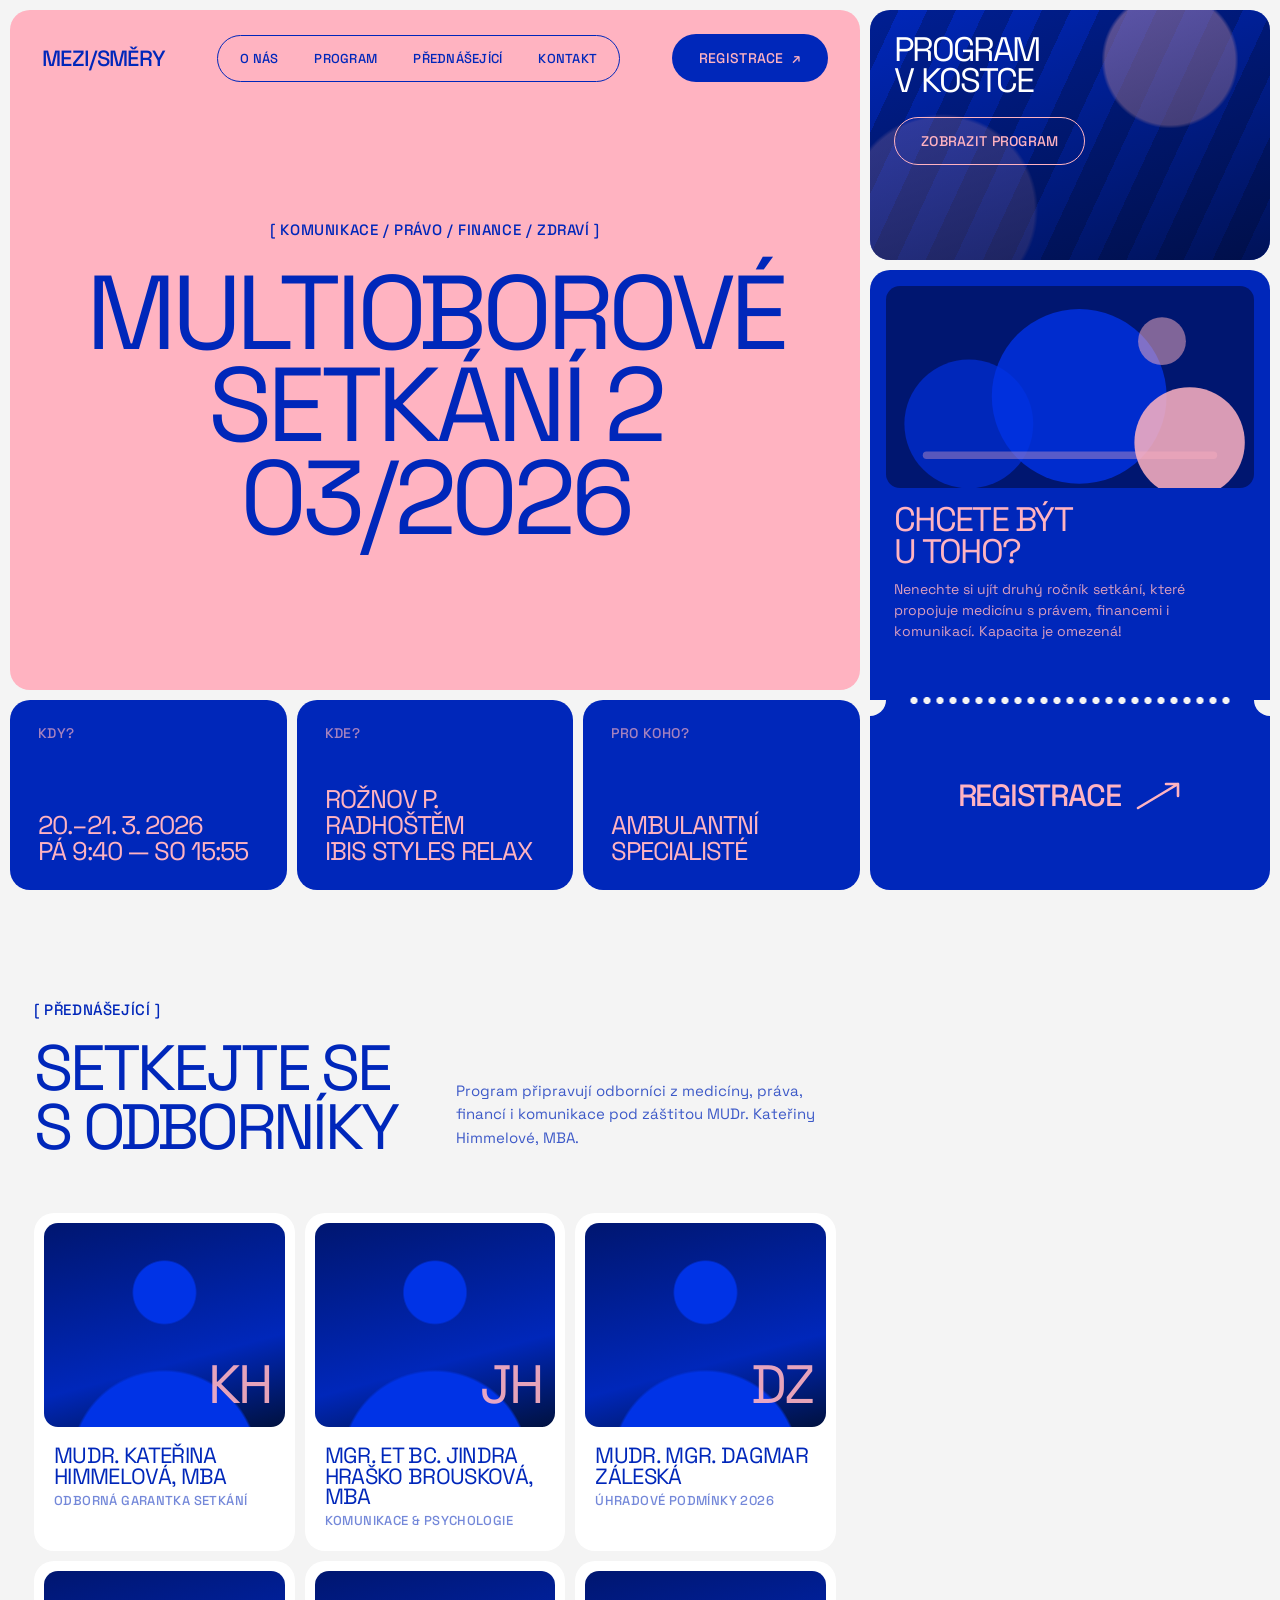
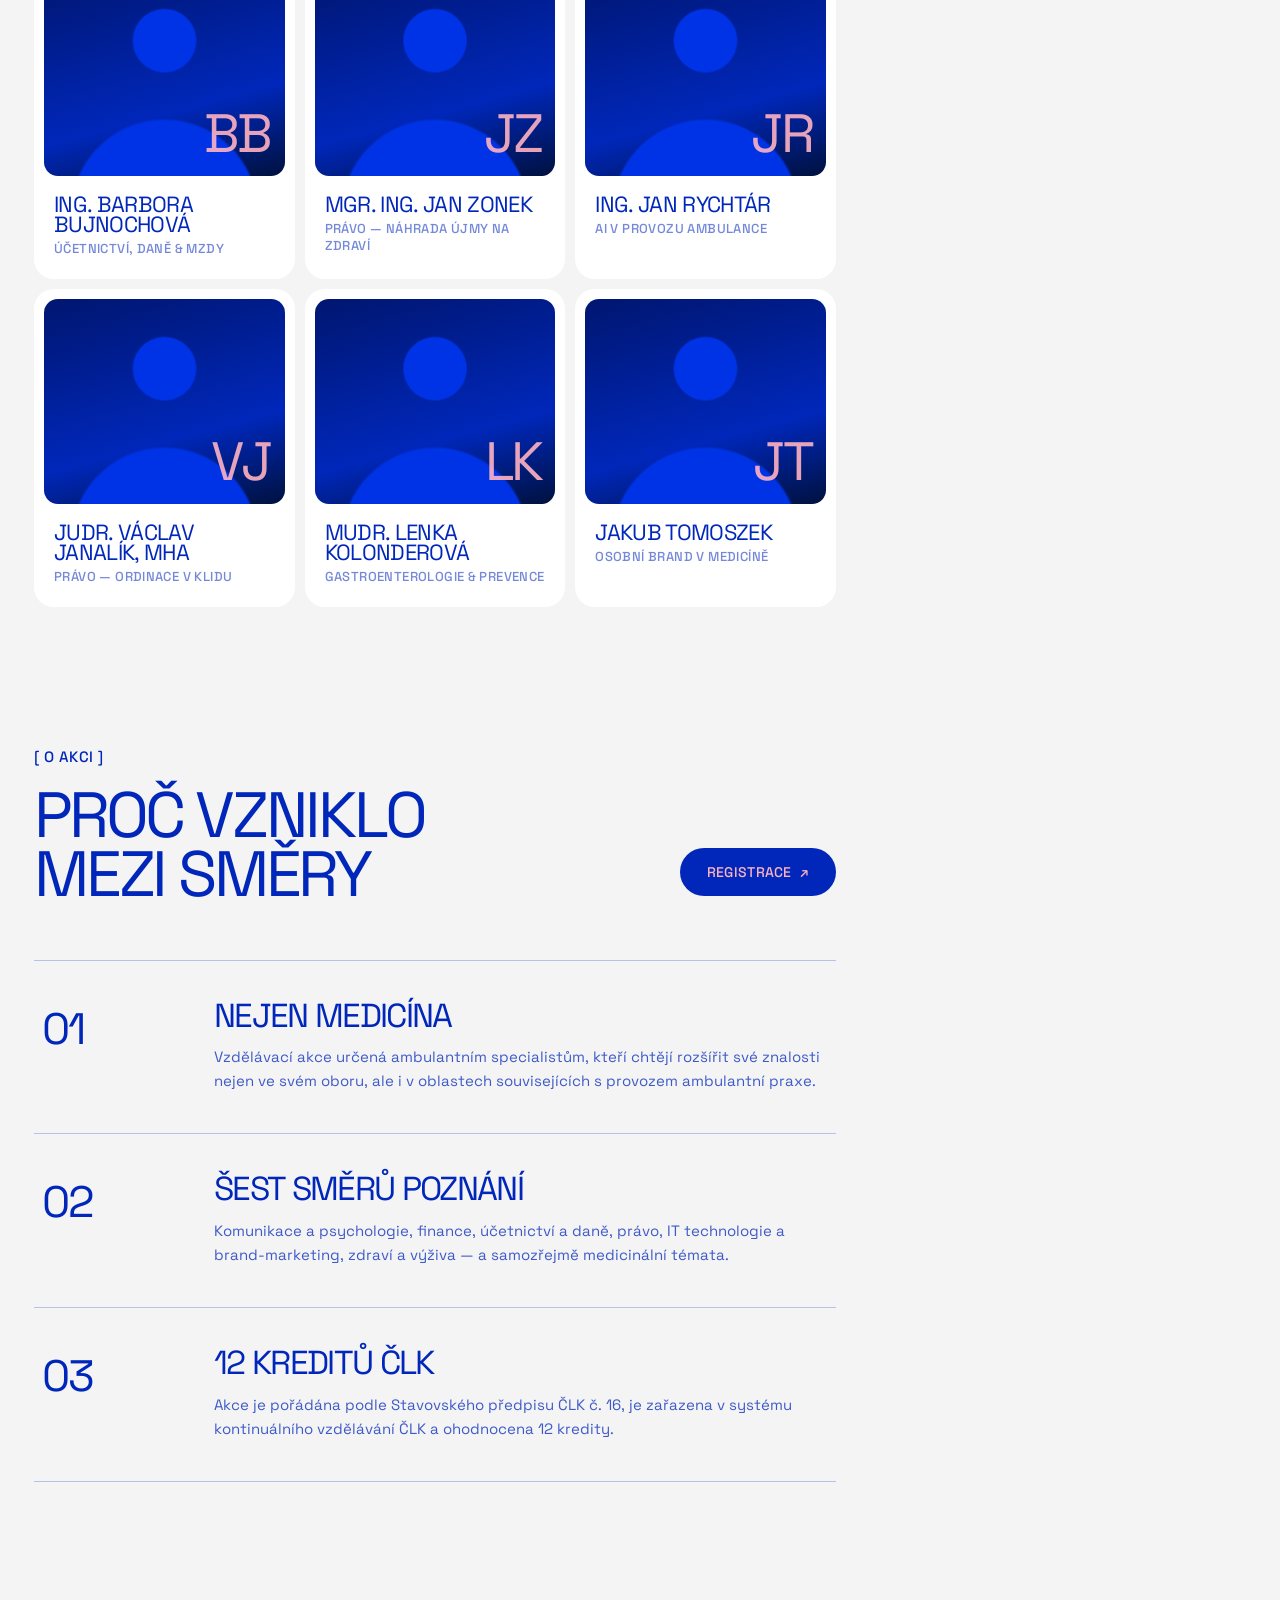
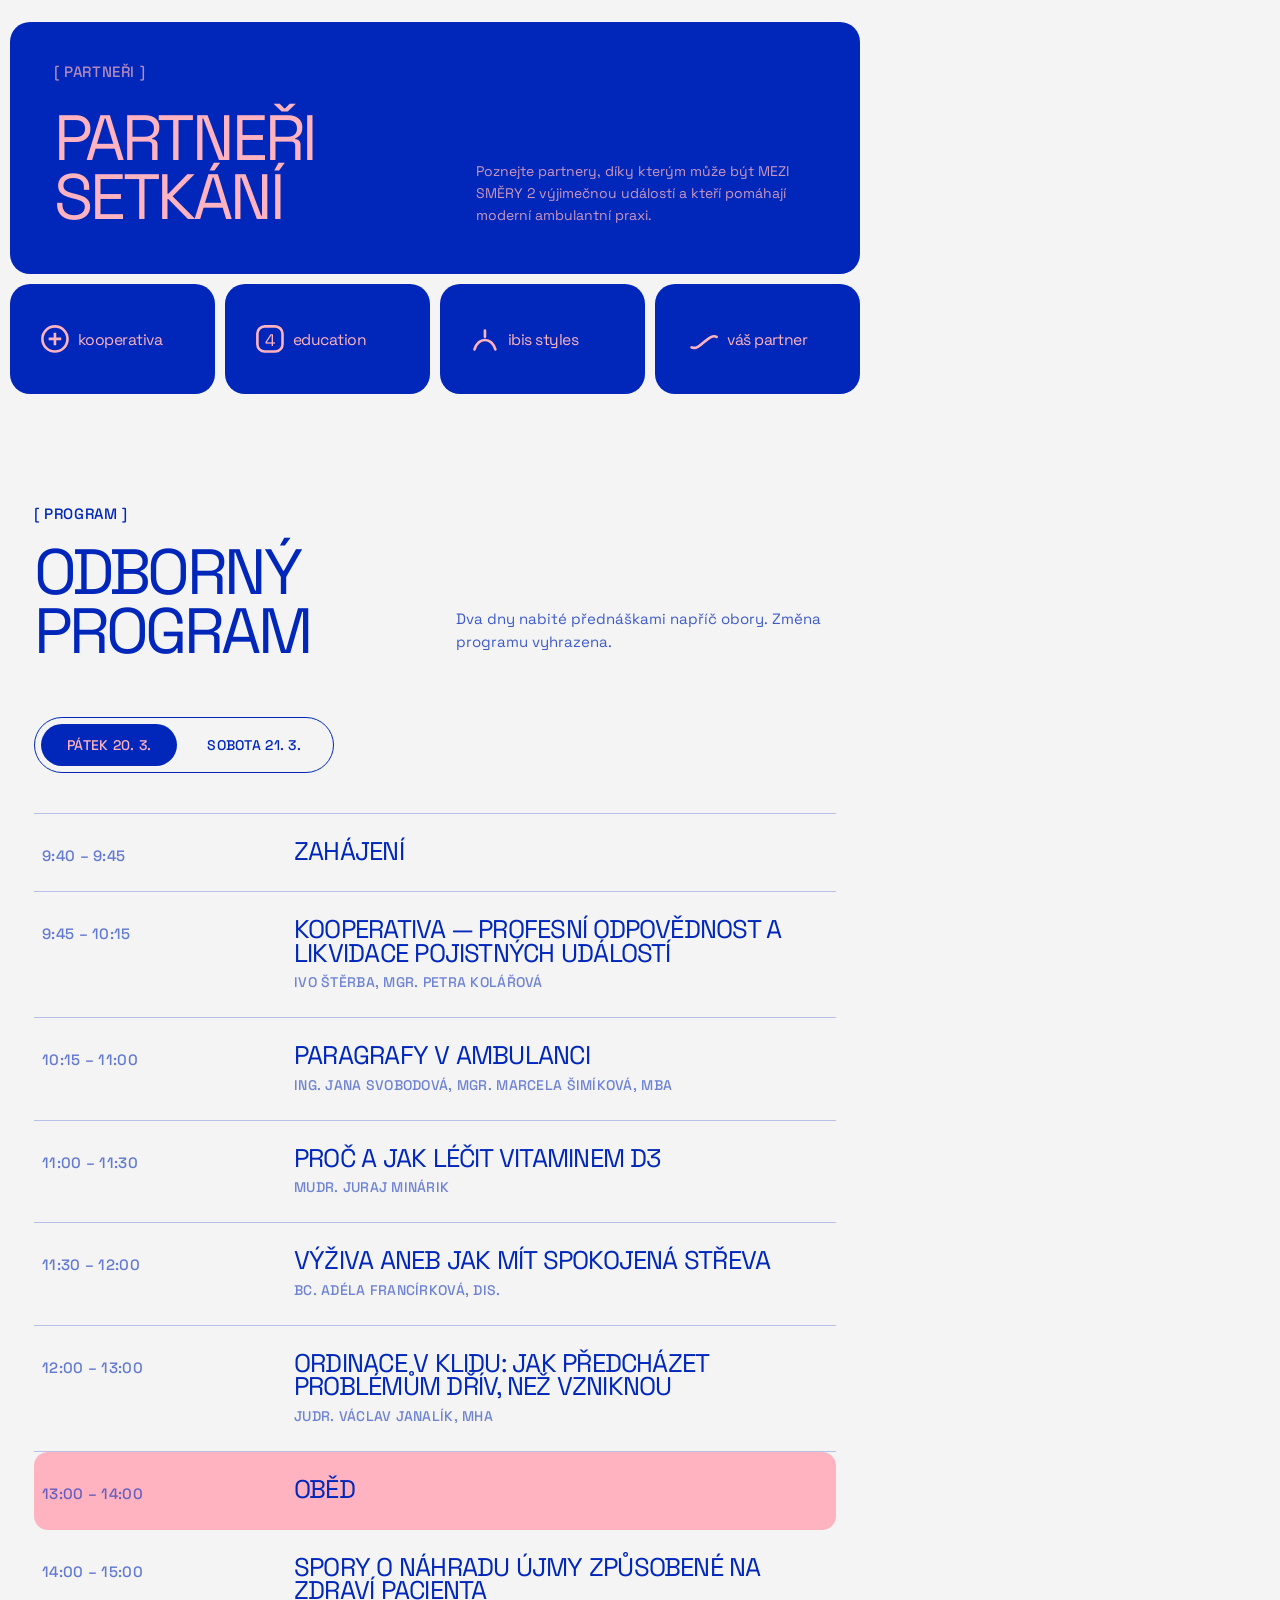
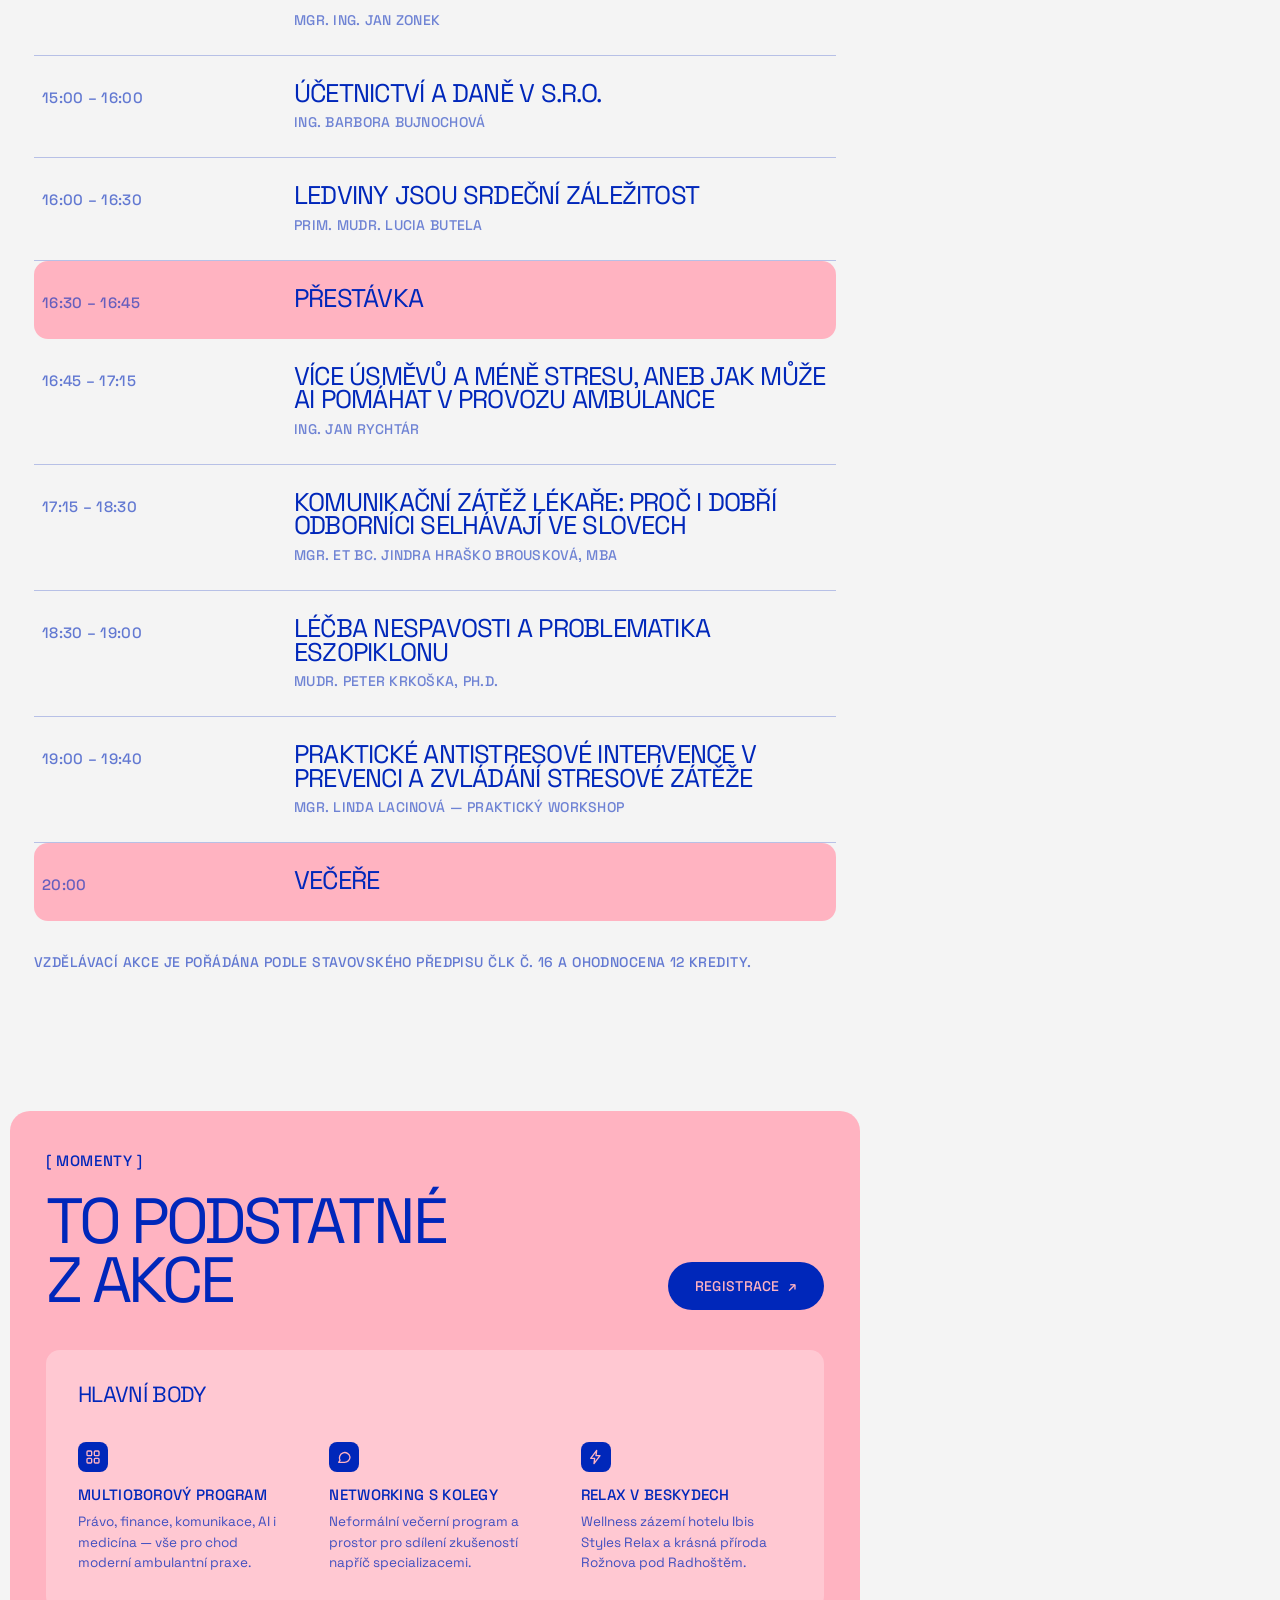
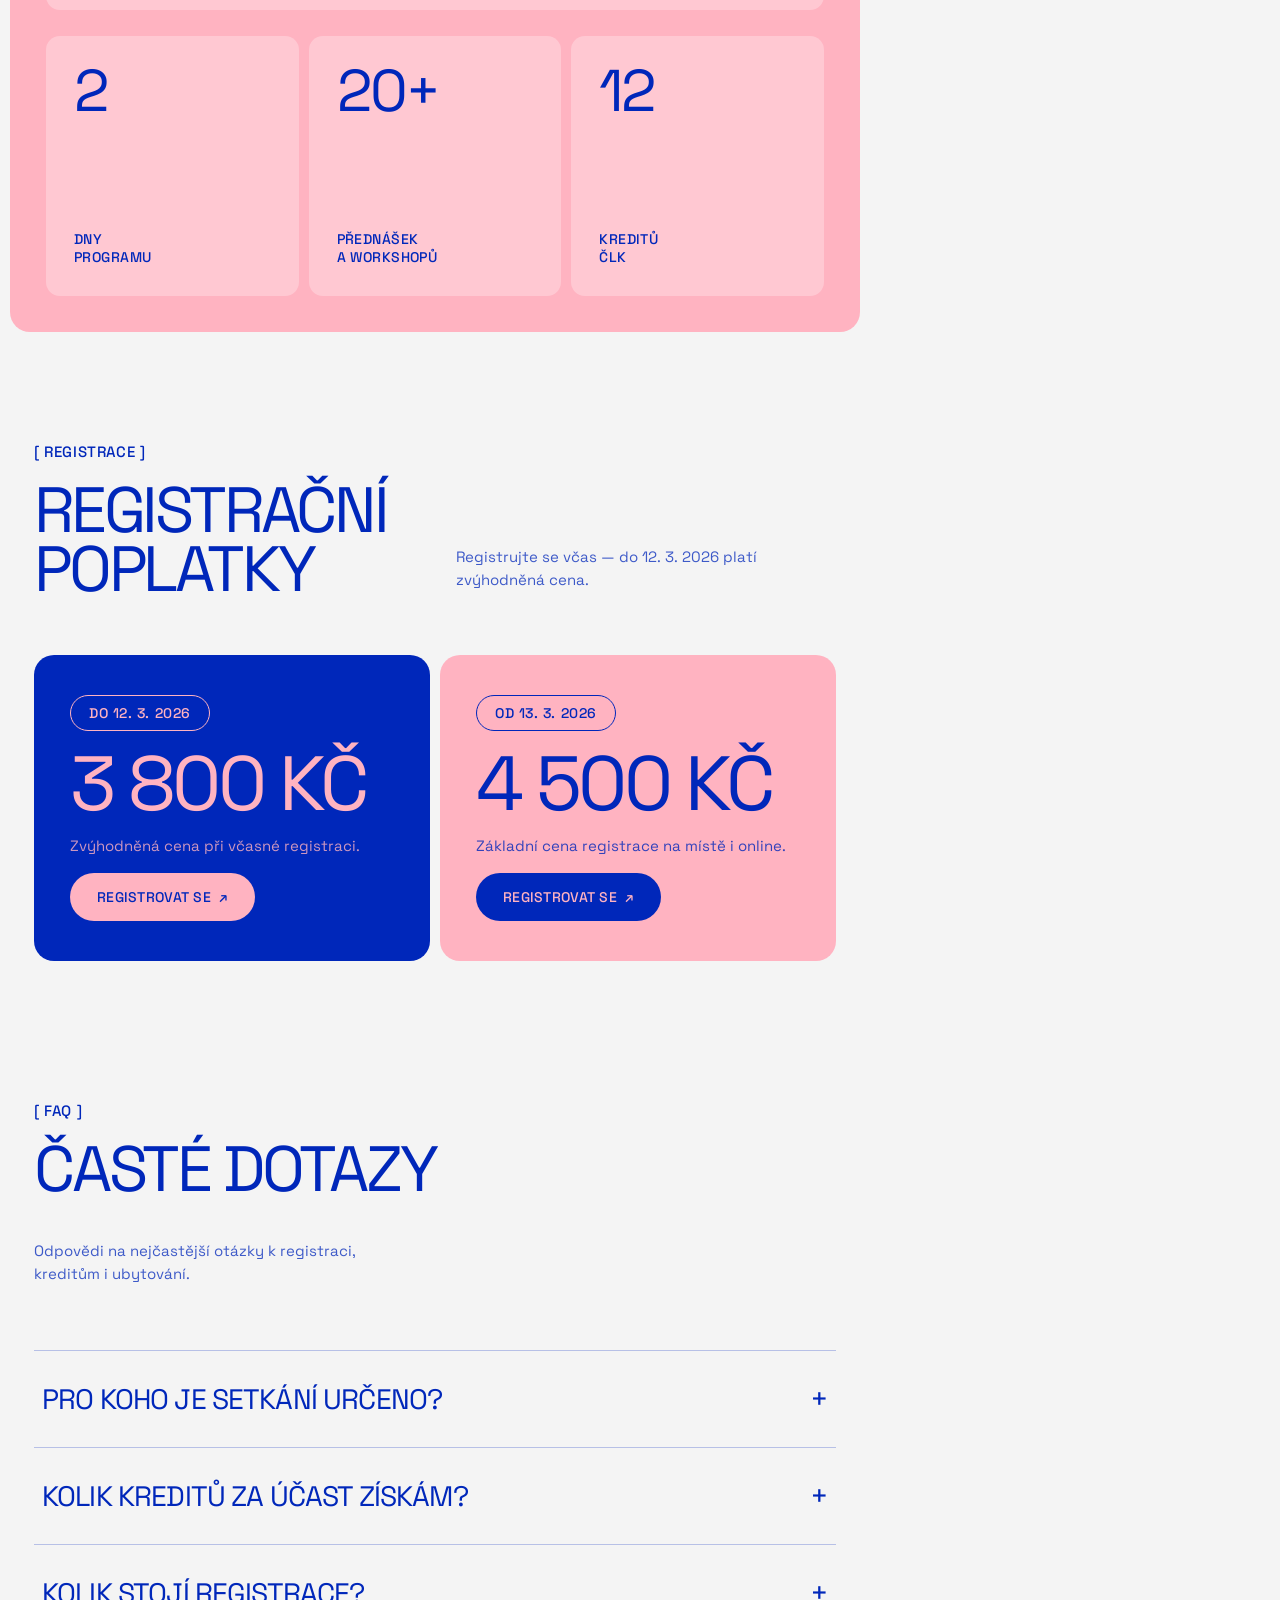
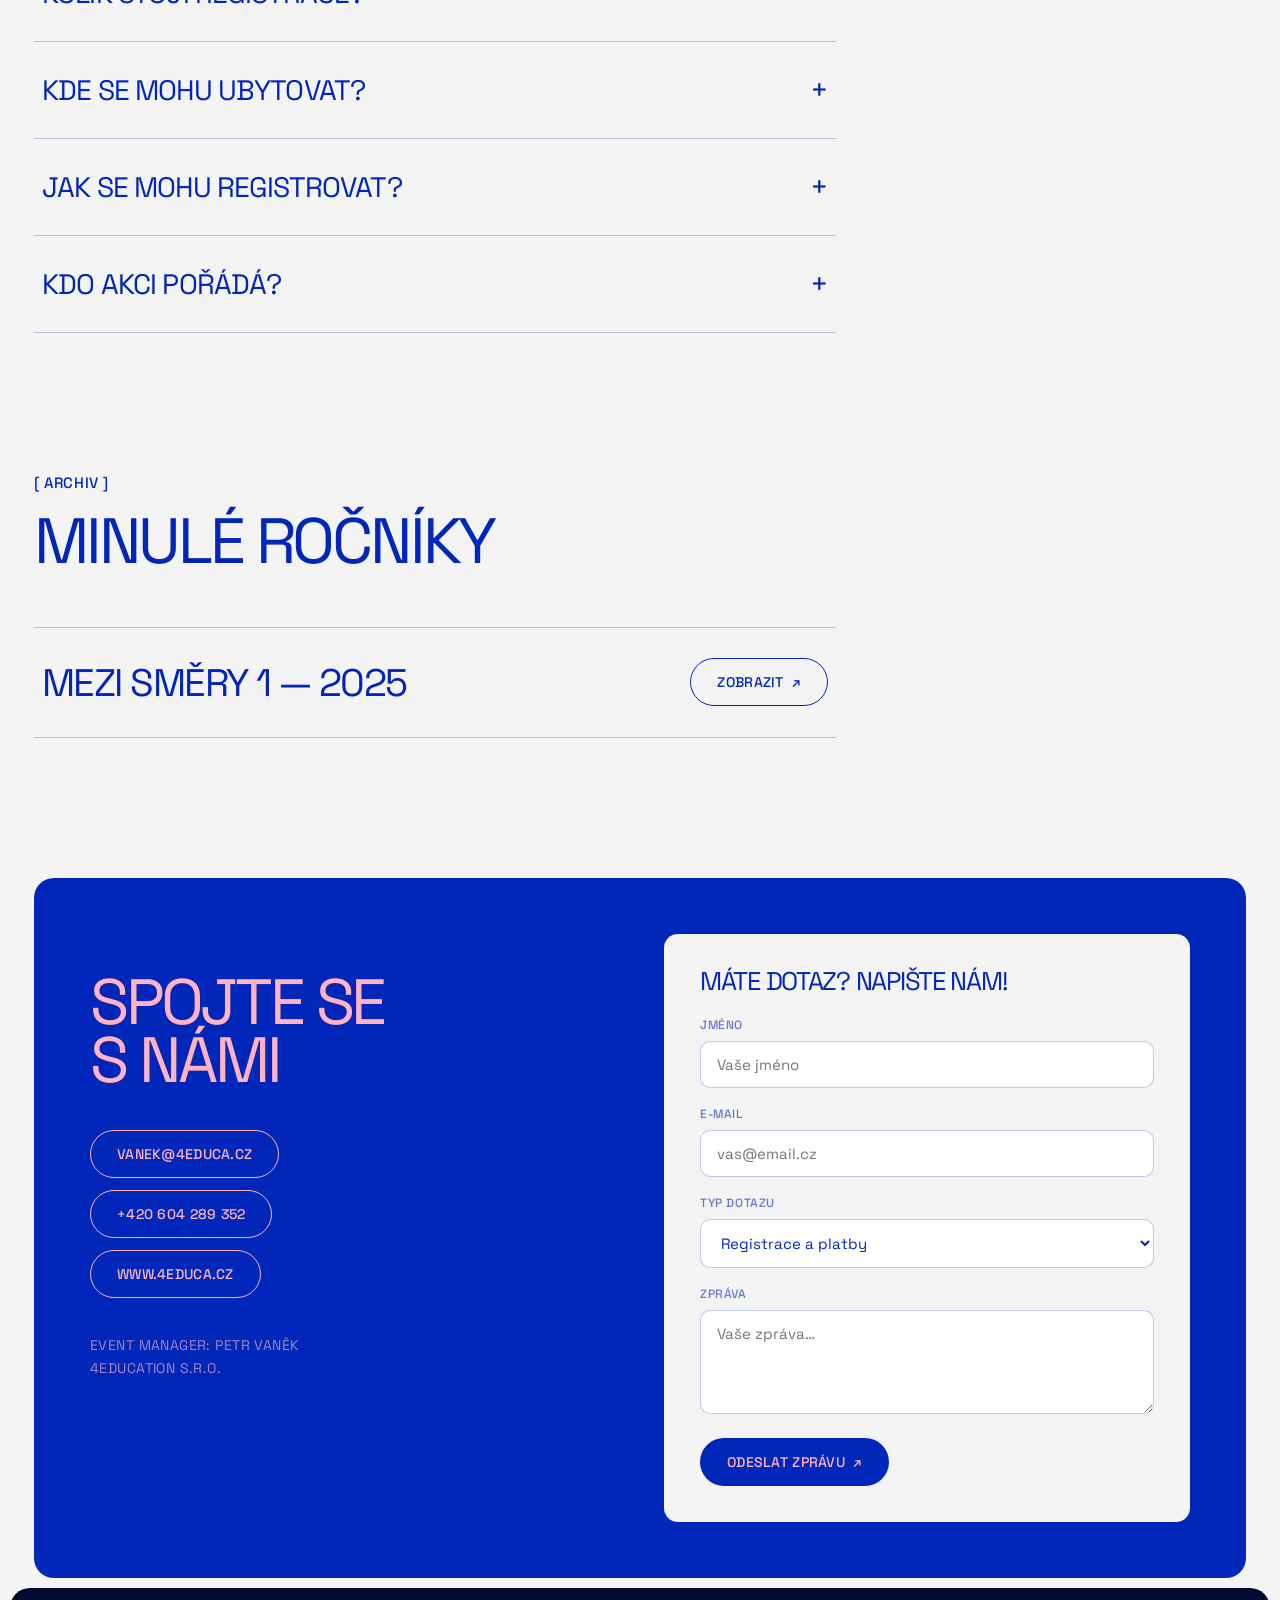
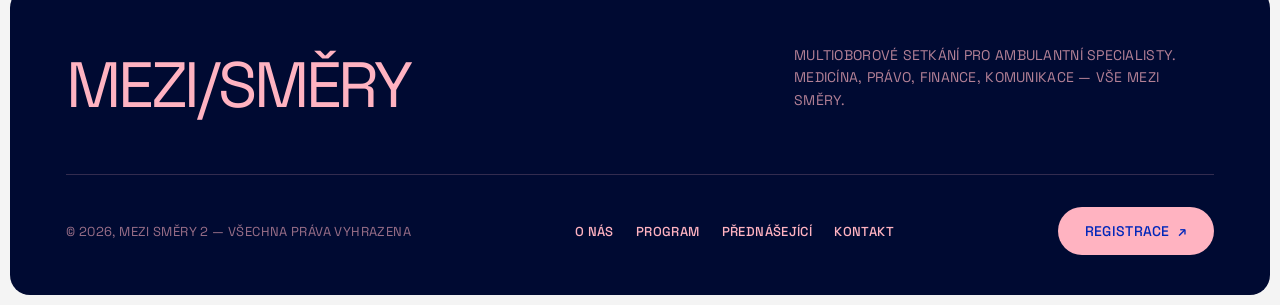
==== commit 9d8d5e37: "Přidat stránku O nás podle šablony itconf /about (placeholdery pro fotky) Co-Authored-By: Claude Fab" ====
--- a/index.html
+++ b/index.html
@@ -8,7 +8,7 @@
   <link rel="preconnect" href="https://fonts.googleapis.com">
   <link rel="preconnect" href="https://fonts.gstatic.com" crossorigin>
   <link href="https://fonts.googleapis.com/css2?family=Space+Grotesk:wght@400;500&display=swap" rel="stylesheet">
-  <link rel="stylesheet" href="css/style.css?v=4">
+  <link rel="stylesheet" href="css/style.css?v=5">
   <link rel="icon" href="data:image/svg+xml,%3Csvg xmlns='http://www.w3.org/2000/svg' viewBox='0 0 32 32'%3E%3Crect width='32' height='32' rx='6' fill='%230027BA'/%3E%3Ctext x='16' y='22' font-family='sans-serif' font-size='14' fill='%23FFB3C1' text-anchor='middle'%3EM/S%3C/text%3E%3C/svg%3E">
 </head>
 <body>
@@ -25,7 +25,7 @@
         <header class="site-header">
           <a class="logo" href="#">MEZI/SMĚRY</a>
           <nav class="nav-pill">
-            <a href="#o-akci">O AKCI</a>
+            <a href="about.html">O NÁS</a>
             <a href="#program">PROGRAM</a>
             <a href="#prednasejici">PŘEDNÁŠEJÍCÍ</a>
             <a href="#kontakt">KONTAKT</a>
@@ -465,7 +465,7 @@
     <div class="footer-bottom">
       <span>© 2026, MEZI SMĚRY 2 — VŠECHNA PRÁVA VYHRAZENA</span>
       <nav class="footer-nav">
-        <a href="#o-akci">O AKCI</a>
+        <a href="about.html">O NÁS</a>
         <a href="#program">PROGRAM</a>
         <a href="#prednasejici">PŘEDNÁŠEJÍCÍ</a>
         <a href="#kontakt">KONTAKT</a>
--- a/css/style.css
+++ b/css/style.css
@@ -337,6 +337,150 @@
   transition: letter-spacing .3s ease;
 }
 .side-ticket:hover .ticket-label { letter-spacing: 0; }
+
+/* ============================================================
+   STRÁNKA O NÁS
+   ============================================================ */
+.nav-pill a.active { background: var(--blue); color: var(--pink); }
+
+.hero-about { min-height: calc(72dvh); }
+
+.hero-title-sm { font-size: clamp(48px, 7.4vw, 124px); }
+
+/* velká foto karta pod hero */
+.photo-card {
+  margin-top: var(--gap);
+  border-radius: var(--radius);
+  overflow: hidden;
+}
+
+/* placeholder pro dodané fotky — stačí nahradit <img src="…"> */
+.ph {
+  display: flex;
+  flex-direction: column;
+  align-items: center;
+  justify-content: center;
+  gap: 12px;
+  width: 100%;
+  background:
+    repeating-linear-gradient(115deg, rgba(0,39,186,.04) 0 20px, rgba(0,39,186,.09) 20px 40px),
+    #E9ECF5;
+  border: 1.5px dashed rgba(0,39,186,.35);
+  border-radius: var(--radius-sm);
+  color: rgba(0,39,186,.55);
+  font-size: 12px;
+  font-weight: 500;
+  letter-spacing: 0.05em;
+  text-transform: uppercase;
+  text-align: center;
+  padding: 18px;
+}
+.ph svg { width: 28px; height: 28px; }
+
+.ph-hero { aspect-ratio: 16 / 7; border-radius: var(--radius); border: 0; }
+.ph-square { aspect-ratio: 4 / 3; }
+.ph-portrait { aspect-ratio: 3 / 4; }
+.ph-strip { aspect-ratio: 4 / 3; }
+
+/* modrá intro karta s hvězdou */
+.about-intro {
+  margin-top: var(--gap);
+  background: var(--blue);
+  border-radius: var(--radius);
+  padding: 52px 48px;
+  display: grid;
+  grid-template-columns: 90px 1fr;
+  gap: 36px;
+  align-items: start;
+}
+
+.spark { color: var(--pink); }
+.spark svg { width: 64px; height: 64px; }
+
+.about-intro-body h3 {
+  font-size: clamp(22px, 2.3vw, 34px);
+  color: var(--pink);
+  letter-spacing: -0.03em;
+  line-height: 1.05;
+  margin-bottom: 34px;
+}
+
+.intro-list {
+  list-style: none;
+  margin-bottom: 34px;
+}
+
+.intro-list li {
+  padding: 18px 4px;
+  border-top: 1px solid rgba(255,179,193,.3);
+  font-size: clamp(18px, 1.6vw, 24px);
+  text-transform: uppercase;
+  letter-spacing: -0.02em;
+  color: var(--pink);
+}
+.intro-list li:last-child { border-bottom: 1px solid rgba(255,179,193,.3); }
+
+/* řádky 01/02/03 s místem pro fotku */
+.about-row.with-photo {
+  grid-template-columns: 140px 1fr 300px;
+  align-items: center;
+}
+.about-row.with-photo .ph { max-width: 300px; }
+
+/* citát garantky */
+.quote-card {
+  background: var(--pink);
+  border-radius: var(--radius);
+  padding: 48px;
+  display: grid;
+  grid-template-columns: 280px 1fr;
+  gap: 48px;
+  align-items: center;
+}
+
+.quote-card .ph {
+  background:
+    repeating-linear-gradient(115deg, rgba(0,39,186,.06) 0 20px, rgba(0,39,186,.12) 20px 40px),
+    rgba(255,255,255,.45);
+}
+
+.quote-text {
+  font-size: clamp(22px, 2.3vw, 34px);
+  line-height: 1.15;
+  letter-spacing: -0.02em;
+  color: var(--blue);
+  margin-bottom: 30px;
+}
+
+.quote-card cite {
+  font-style: normal;
+  display: flex;
+  flex-direction: column;
+  gap: 6px;
+}
+
+.quote-name {
+  font-size: 18px;
+  text-transform: uppercase;
+  letter-spacing: -0.02em;
+  color: var(--blue);
+}
+
+.quote-role {
+  font-size: 13px;
+  font-weight: 500;
+  letter-spacing: 0.04em;
+  text-transform: uppercase;
+  color: rgba(0,39,186,.55);
+}
+
+/* pás tří fotek */
+.photo-strip {
+  margin-top: 110px;
+  display: grid;
+  grid-template-columns: repeat(3, 1fr);
+  gap: var(--gap);
+}
 
 /* ============================================================
    INFO DLAŽDICE
@@ -1019,6 +1163,10 @@
   .speakers-grid { grid-template-columns: repeat(2, 1fr); }
   .contact-grid { grid-template-columns: 1fr; padding: 36px; }
   .partner-logos { grid-template-columns: repeat(2, 1fr); }
+  .about-row.with-photo { grid-template-columns: 100px 1fr; }
+  .about-row.with-photo .ph { grid-column: 2; max-width: 420px; }
+  .quote-card { grid-template-columns: 1fr; }
+  .quote-card .ph { max-width: 320px; }
 }
 
 @media (max-width: 760px) {
@@ -1036,4 +1184,10 @@
   .hero-title { font-size: clamp(44px, 13vw, 90px); }
   .footer { padding: 36px 24px; }
   .contact-grid { padding: 24px; }
-}
+  .about-intro { grid-template-columns: 1fr; padding: 28px 24px; }
+  .spark svg { width: 44px; height: 44px; }
+  .about-row.with-photo { grid-template-columns: 1fr; }
+  .about-row.with-photo .ph { grid-column: 1; }
+  .quote-card { padding: 24px; }
+  .photo-strip { margin-top: 70px; grid-template-columns: 1fr; }
+}
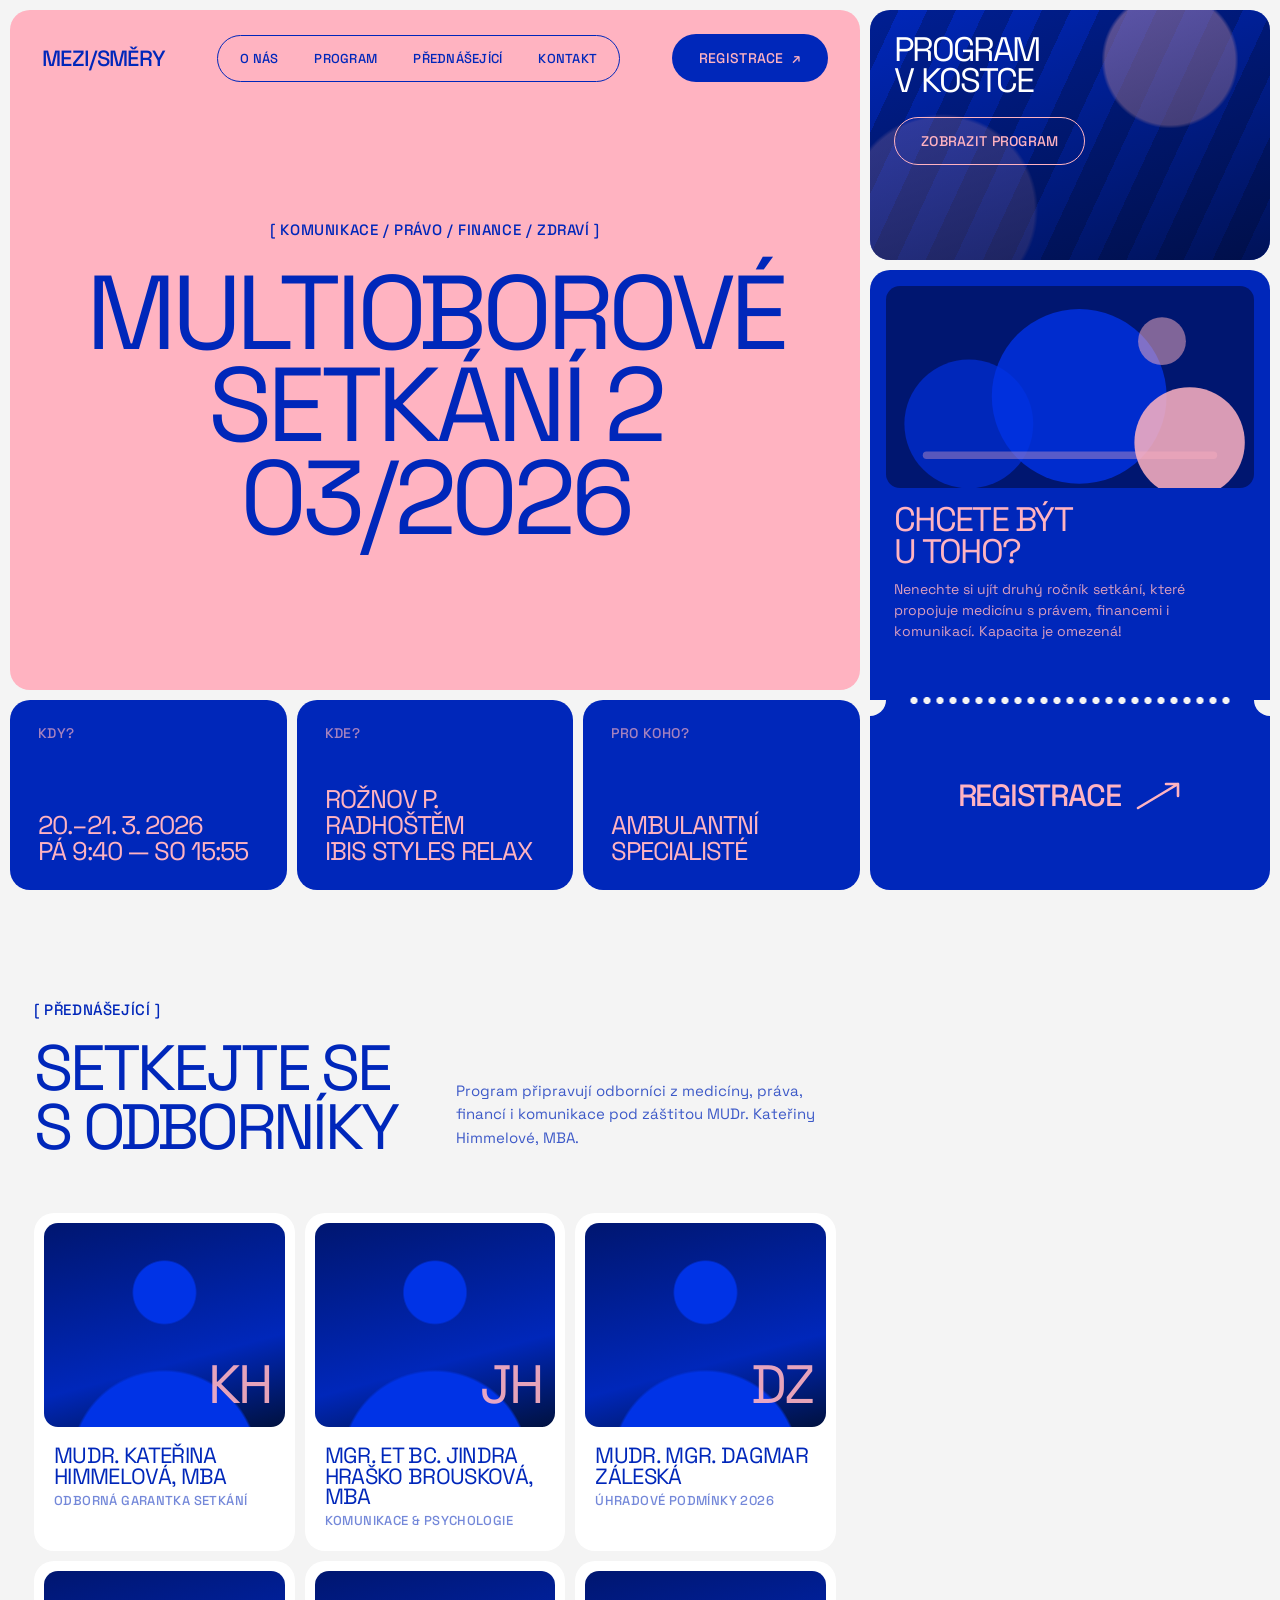
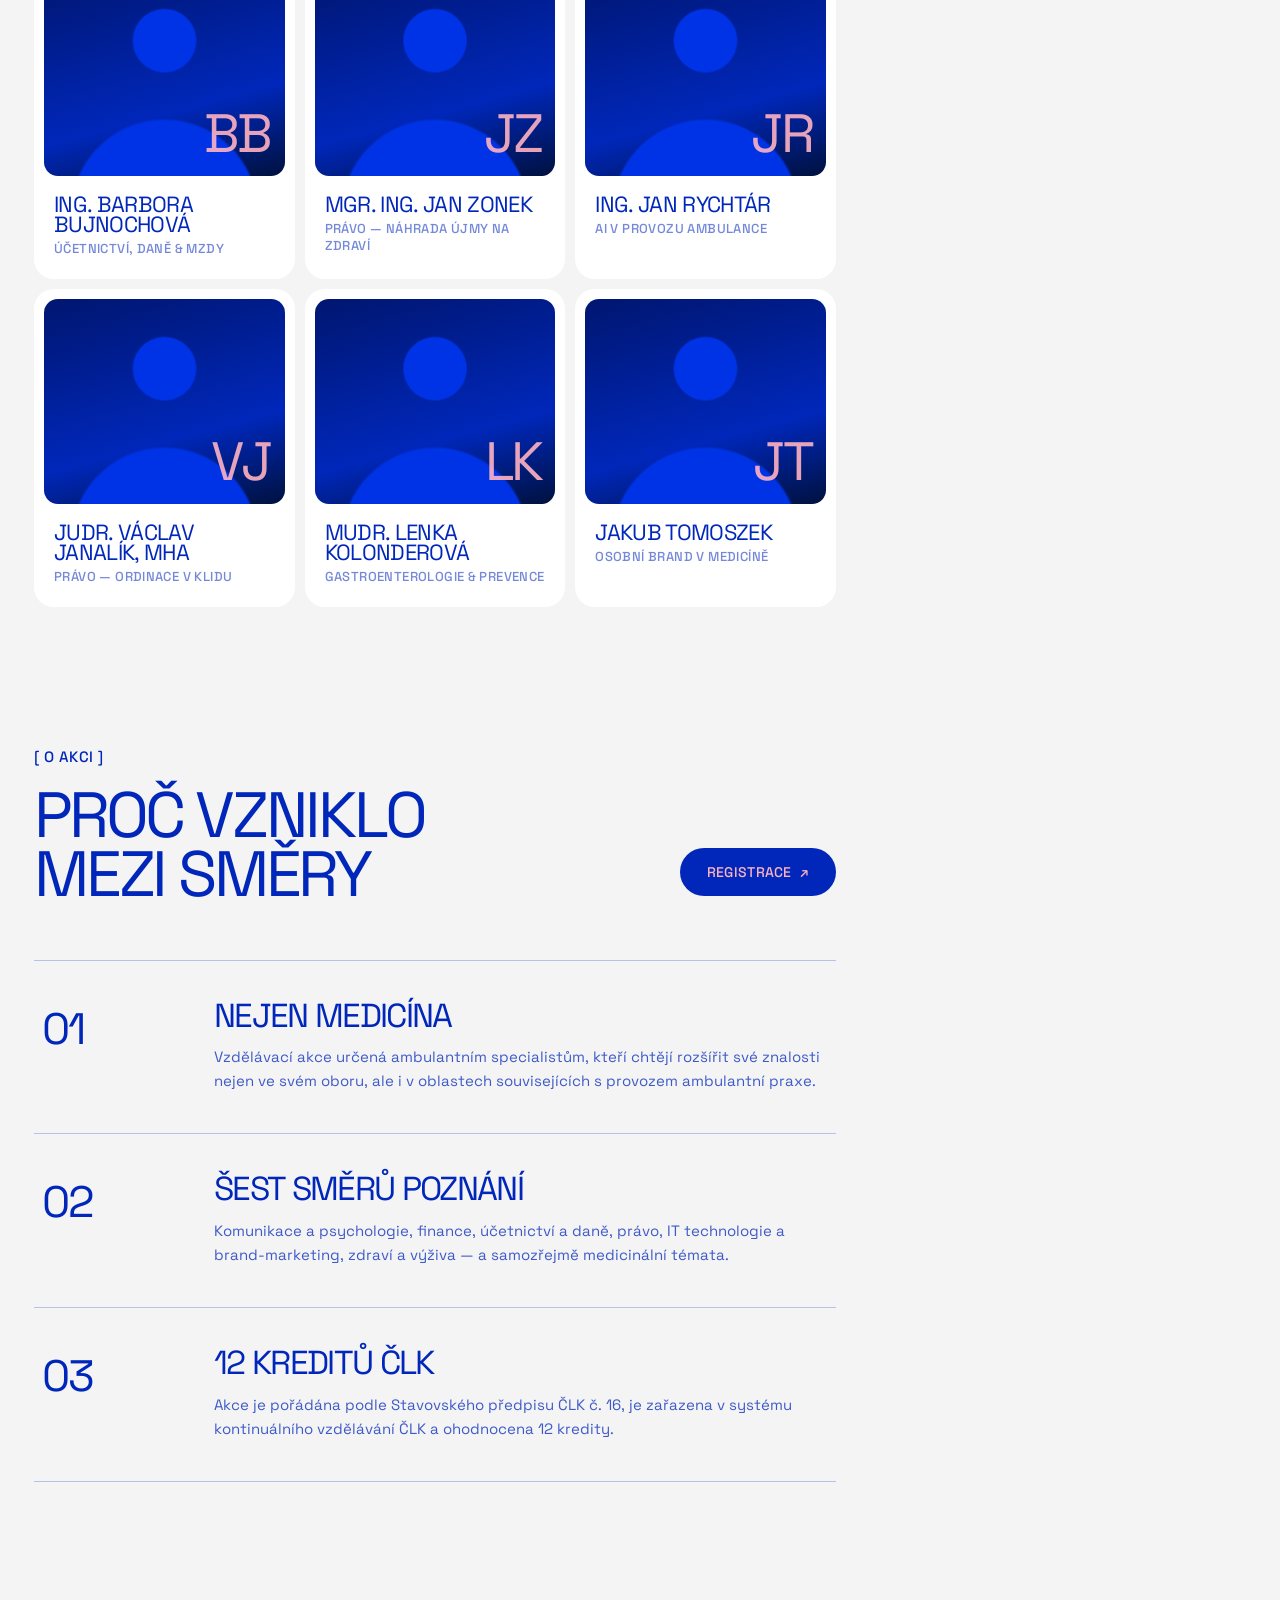
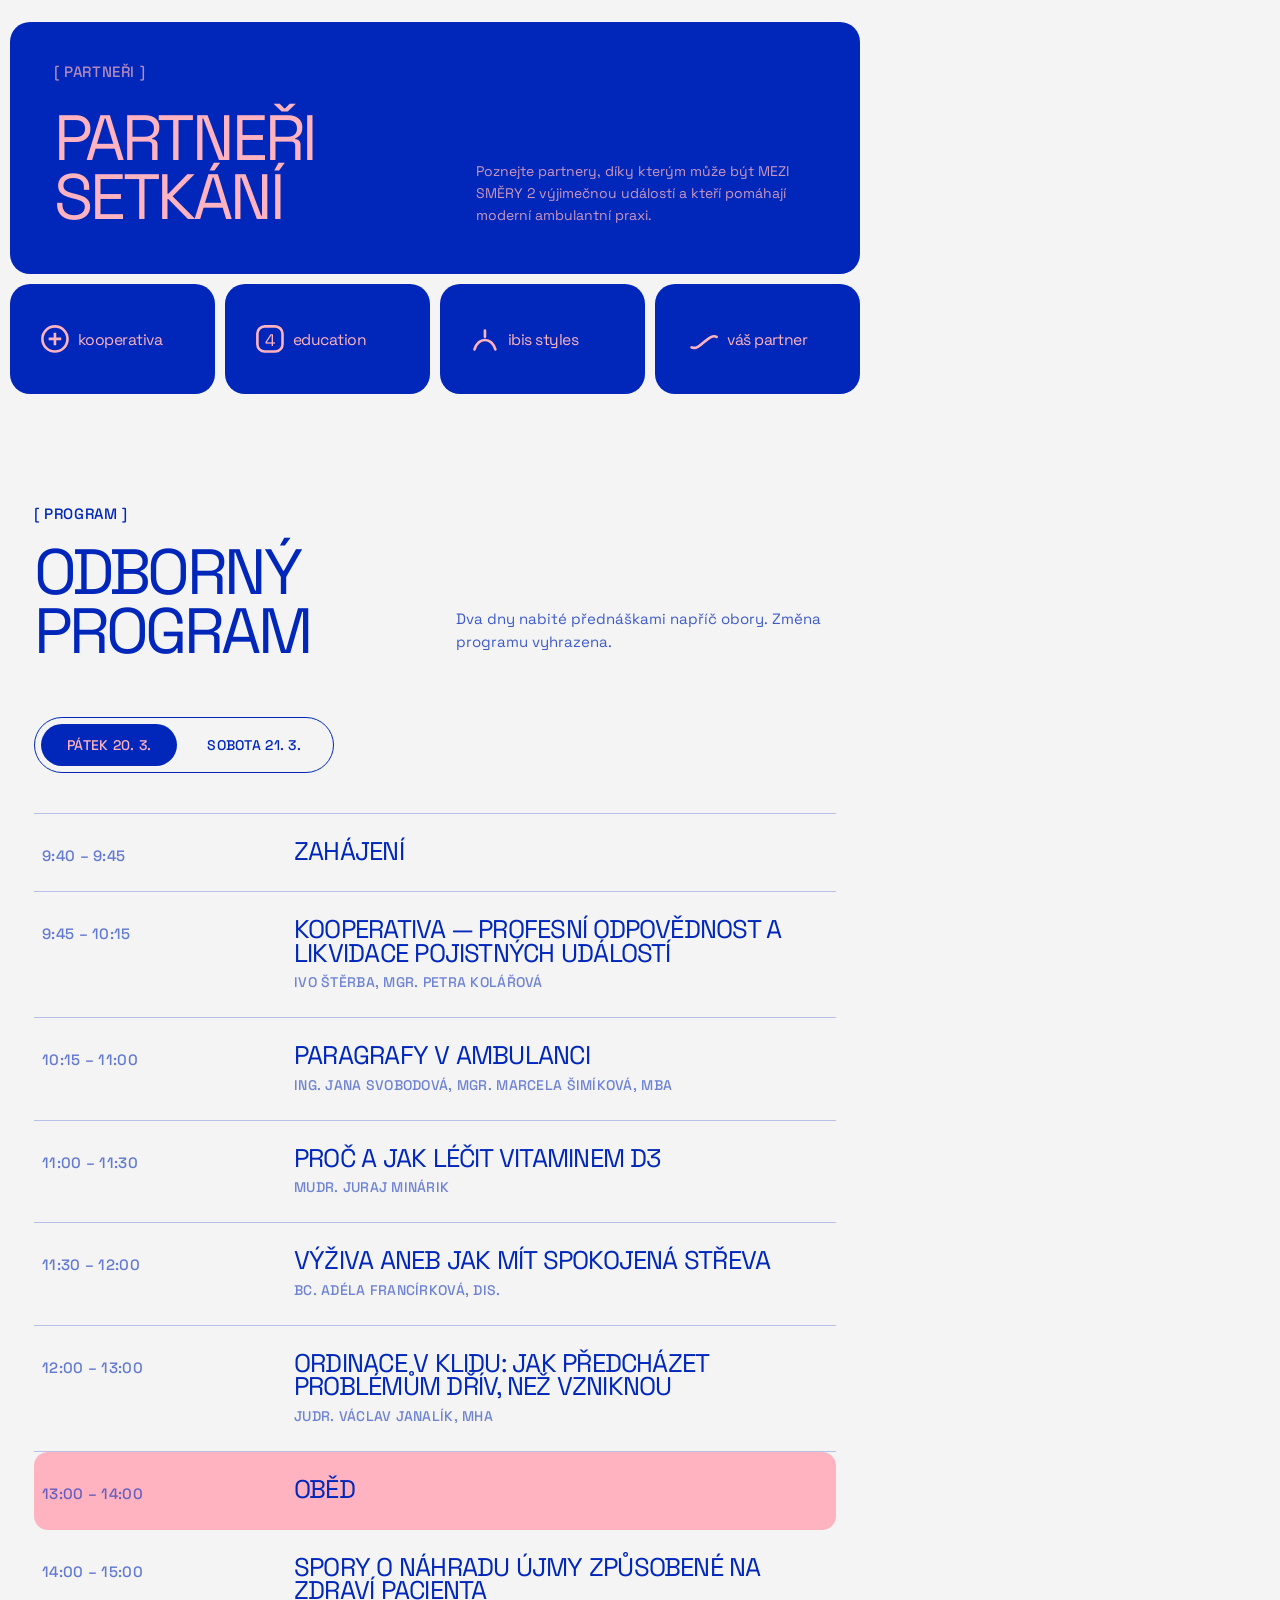
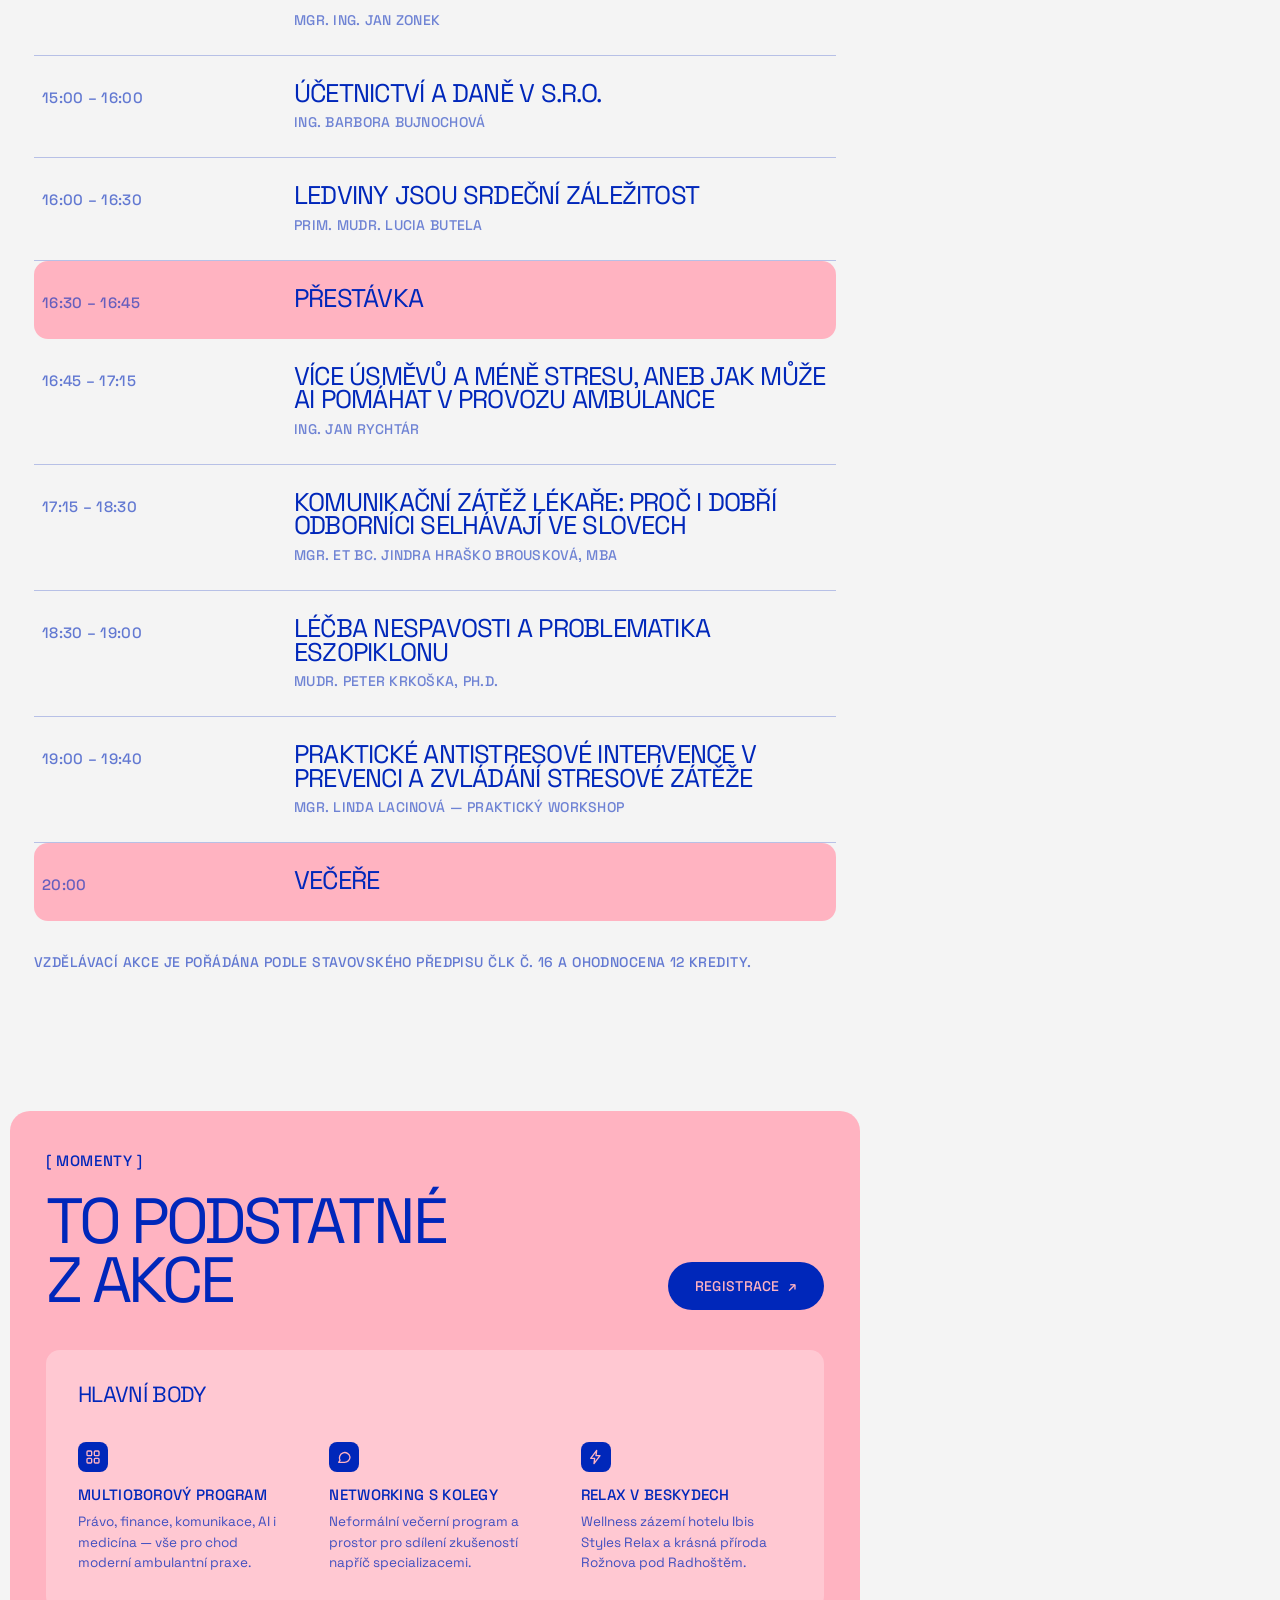
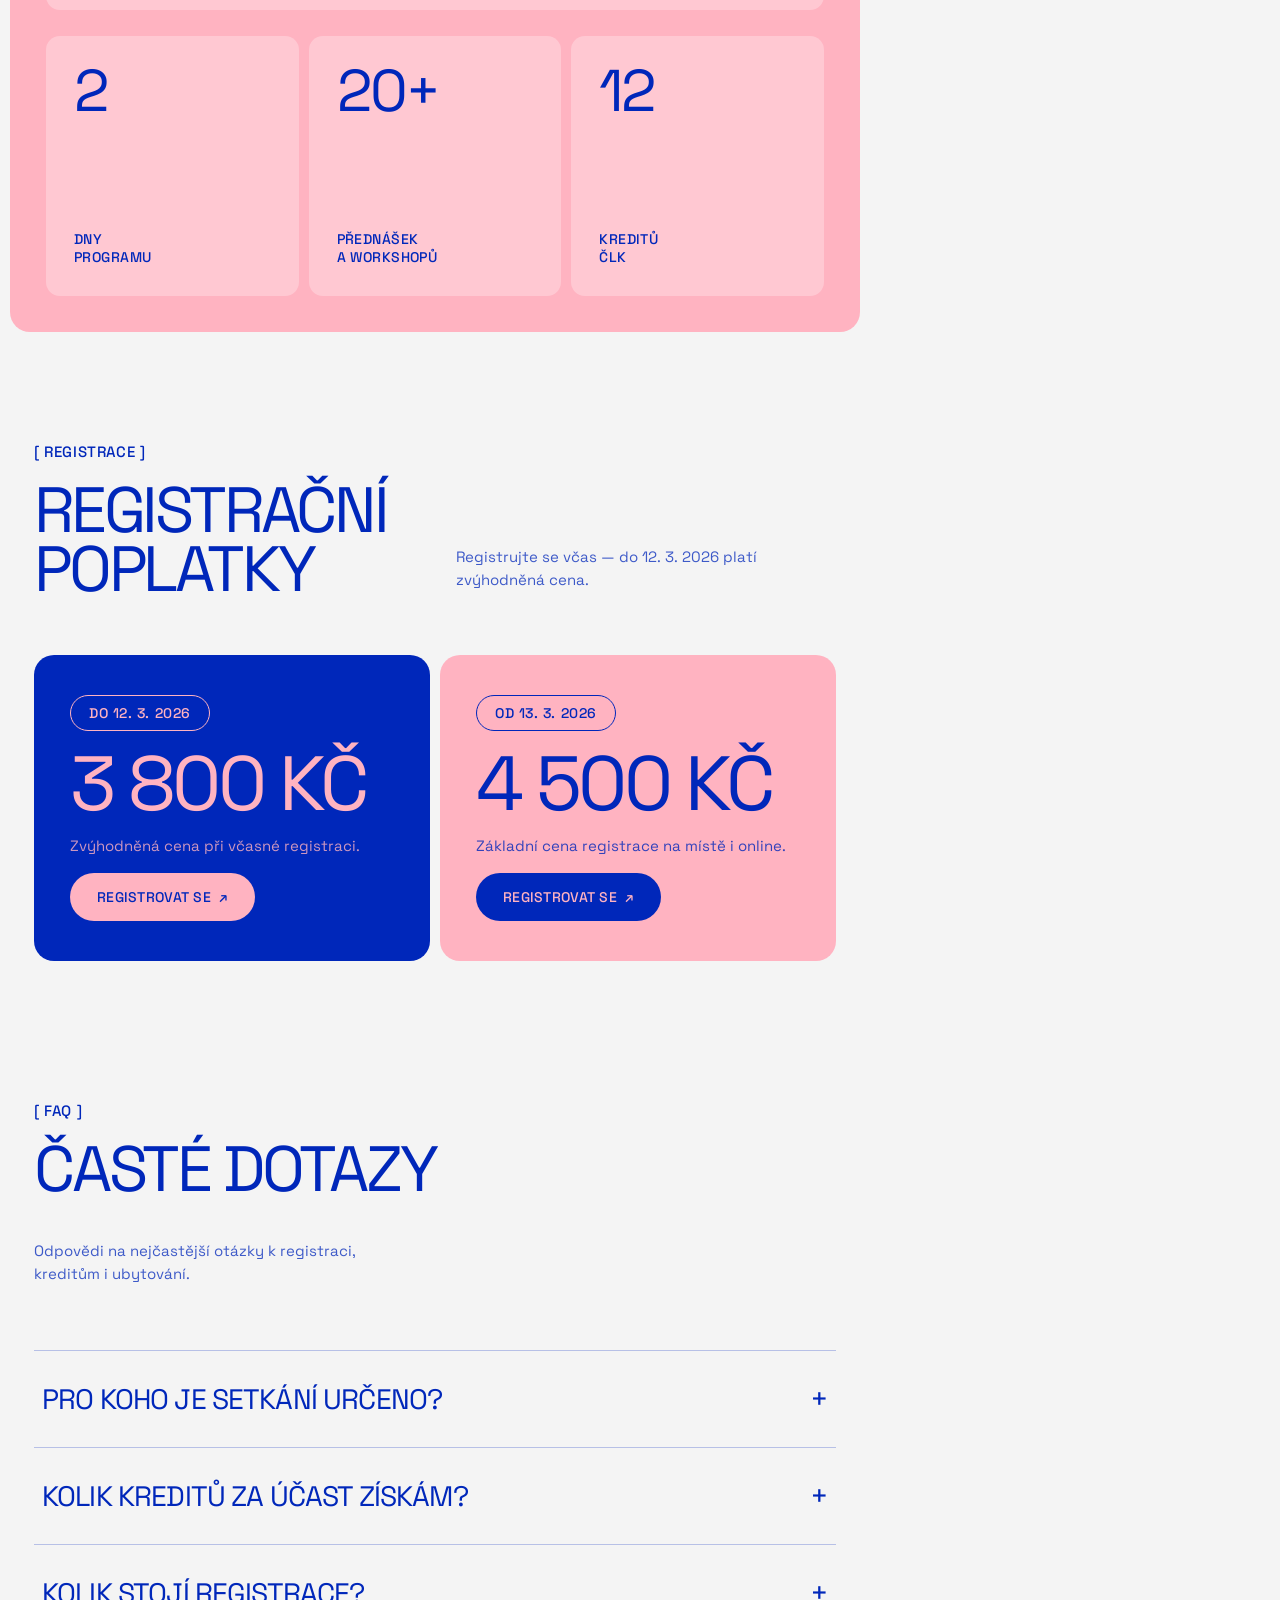
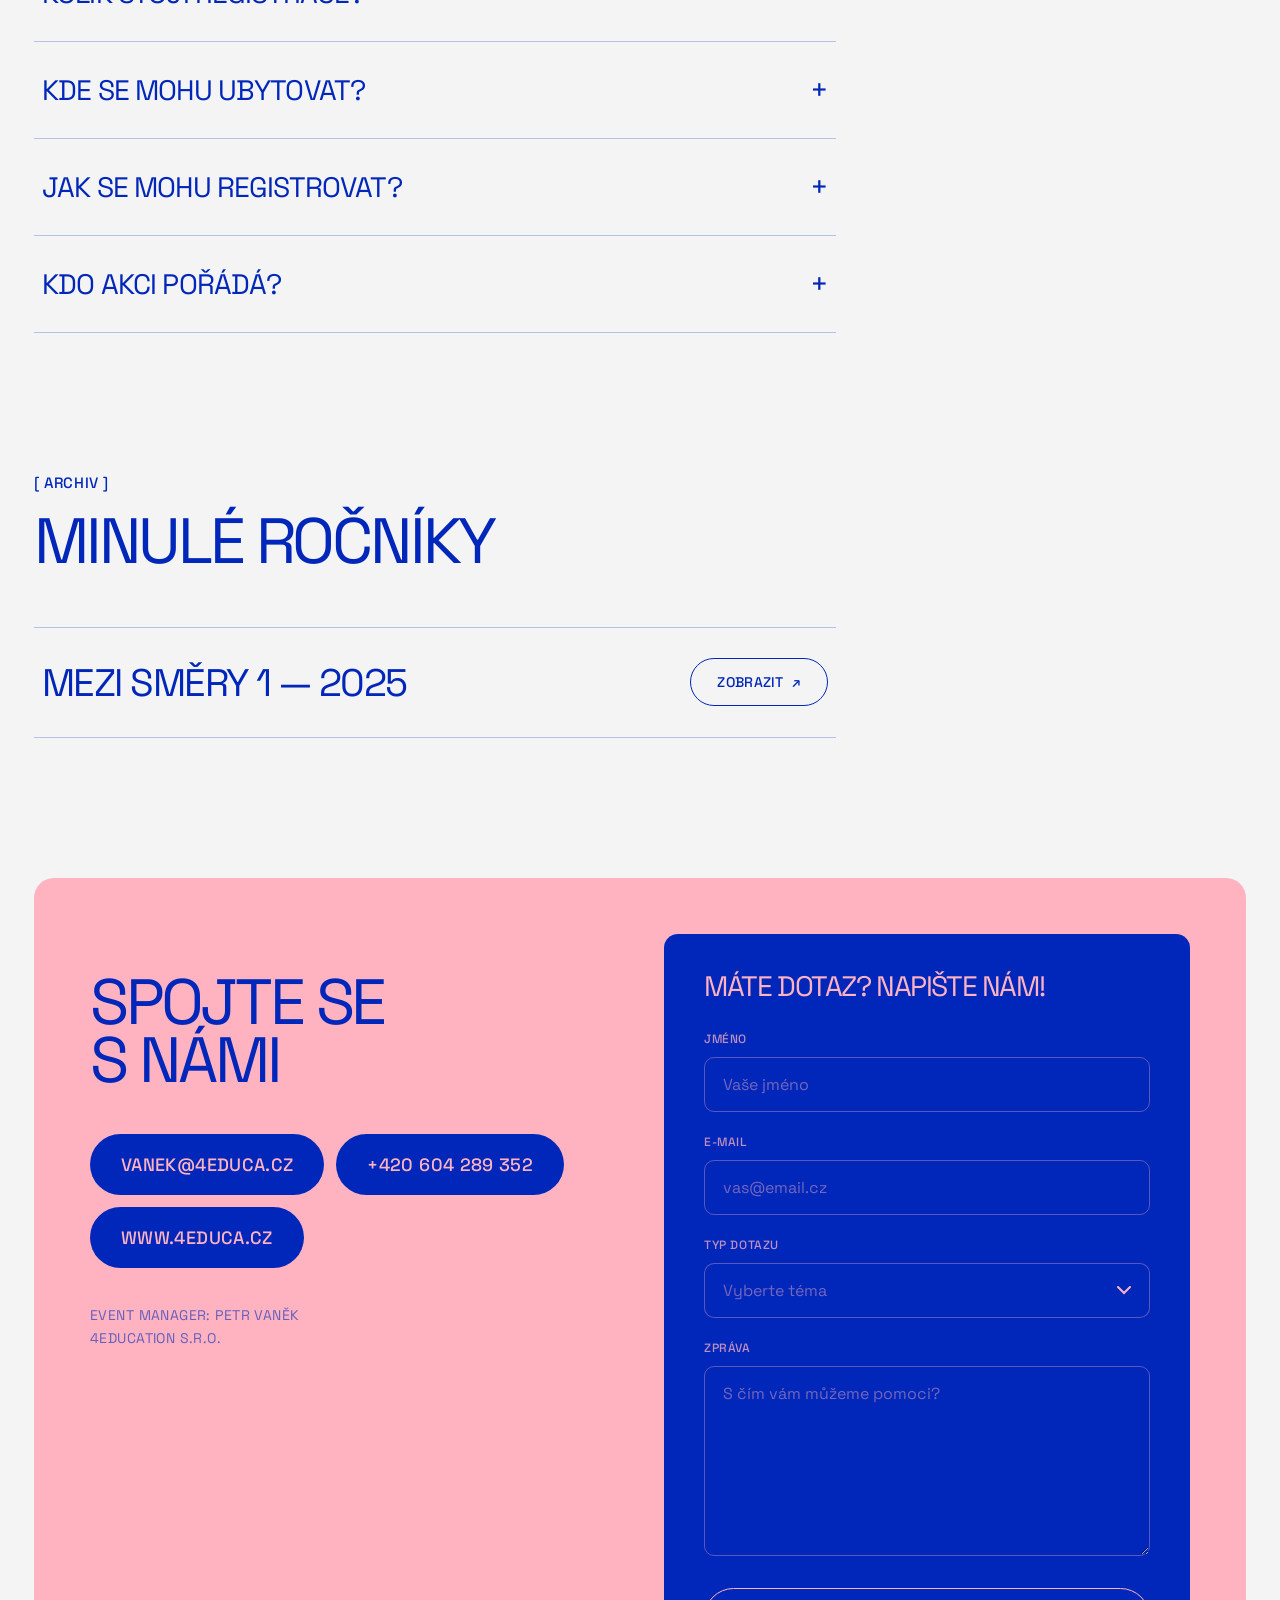
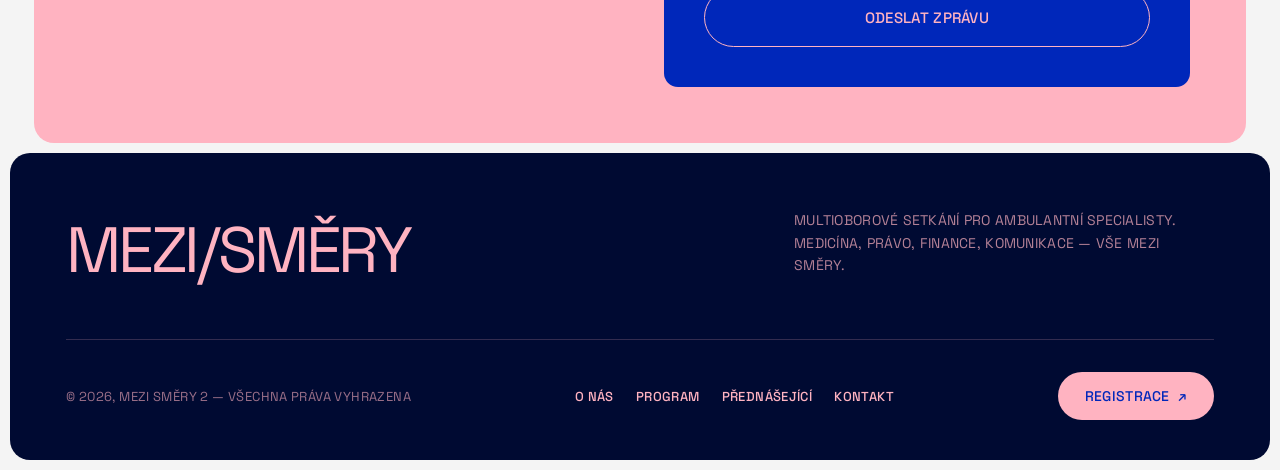
==== commit 0fe7887f: "Kontakt a formulář podle šablony (růžová karta, modrý formulář, celoplošné tlačítko) Co-Authored-By:" ====
--- a/index.html
+++ b/index.html
@@ -8,7 +8,7 @@
   <link rel="preconnect" href="https://fonts.googleapis.com">
   <link rel="preconnect" href="https://fonts.gstatic.com" crossorigin>
   <link href="https://fonts.googleapis.com/css2?family=Space+Grotesk:wght@400;500&display=swap" rel="stylesheet">
-  <link rel="stylesheet" href="css/style.css?v=5">
+  <link rel="stylesheet" href="css/style.css?v=6">
   <link rel="icon" href="data:image/svg+xml,%3Csvg xmlns='http://www.w3.org/2000/svg' viewBox='0 0 32 32'%3E%3Crect width='32' height='32' rx='6' fill='%230027BA'/%3E%3Ctext x='16' y='22' font-family='sans-serif' font-size='14' fill='%23FFB3C1' text-anchor='middle'%3EM/S%3C/text%3E%3C/svg%3E">
 </head>
 <body>
@@ -421,12 +421,12 @@
   <section class="section contact-section" id="kontakt">
     <div class="contact-grid">
       <div class="contact-info">
-        <p class="section-tag light reveal">[ KONTAKT ]</p>
-        <h2 class="light reveal">SPOJTE SE<br>S NÁMI</h2>
+        <p class="section-tag reveal">[ KONTAKT ]</p>
+        <h2 class="reveal">SPOJTE SE<br>S NÁMI</h2>
         <div class="contact-links">
-          <a class="btn btn-outline-light reveal" href="mailto:vanek@4educa.cz">VANEK@4EDUCA.CZ</a>
-          <a class="btn btn-outline-light reveal" href="tel:+420604289352">+420 604 289 352</a>
-          <a class="btn btn-outline-light reveal" href="https://www.4educa.cz" target="_blank" rel="noopener">WWW.4EDUCA.CZ</a>
+          <a class="btn btn-blue reveal" href="mailto:vanek@4educa.cz">VANEK@4EDUCA.CZ</a>
+          <a class="btn btn-blue reveal" href="tel:+420604289352">+420 604 289 352</a>
+          <a class="btn btn-blue reveal" href="https://www.4educa.cz" target="_blank" rel="noopener">WWW.4EDUCA.CZ</a>
         </div>
         <p class="contact-note reveal">Event manager: Petr Vaněk<br>4Education s.r.o.</p>
       </div>
@@ -440,7 +440,8 @@
           <input type="email" name="email" placeholder="vas@email.cz" required>
         </label>
         <label>TYP DOTAZU
-          <select name="typ">
+          <select name="typ" required>
+            <option value="" disabled selected>Vyberte téma</option>
             <option>Registrace a platby</option>
             <option>Ubytování</option>
             <option>Program a kredity</option>
@@ -449,9 +450,9 @@
           </select>
         </label>
         <label>ZPRÁVA
-          <textarea name="zprava" rows="4" placeholder="Vaše zpráva…"></textarea>
+          <textarea name="zprava" rows="5" placeholder="S čím vám můžeme pomoci?"></textarea>
         </label>
-        <button class="btn btn-blue" type="submit">ODESLAT ZPRÁVU <span class="arr">↗</span></button>
+        <button class="btn btn-outline-light btn-full" type="submit">ODESLAT ZPRÁVU</button>
       </form>
     </div>
   </section>
--- a/css/style.css
+++ b/css/style.css
@@ -1013,8 +1013,9 @@
    ============================================================ */
 .contact-section { padding-bottom: 0; }
 
+/* růžová karta s modrým formulářem — přesně podle šablony */
 .contact-grid {
-  background: var(--blue);
+  background: var(--pink);
   border-radius: var(--radius);
   display: grid;
   grid-template-columns: 1fr 1fr;
@@ -1022,14 +1023,16 @@
   padding: 56px;
 }
 
-.contact-info h2 { margin-bottom: 40px; }
+.contact-info h2 { margin-bottom: 44px; }
 
 .contact-links {
   display: flex;
-  flex-direction: column;
+  flex-wrap: wrap;
   align-items: flex-start;
   gap: 12px;
 }
+
+.contact-links .btn { font-size: clamp(16px, 1.4vw, 22px); padding: 18px 30px; }
 
 .contact-note {
   margin-top: 36px;
@@ -1037,54 +1040,77 @@
   line-height: 1.6;
   text-transform: uppercase;
   letter-spacing: 0.03em;
-  color: rgba(255,179,193,.65);
+  color: rgba(0,39,186,.6);
 }
 
 .contact-form {
-  background: var(--bg);
+  background: var(--blue);
   border-radius: var(--radius-sm);
-  padding: 36px;
-  display: flex;
-  flex-direction: column;
-  gap: 18px;
+  padding: 40px;
+  display: flex;
+  flex-direction: column;
+  gap: 22px;
 }
 
 .contact-form h3 {
-  font-size: clamp(22px, 2vw, 30px);
-  margin-bottom: 6px;
+  font-size: clamp(24px, 2.2vw, 34px);
+  color: var(--pink);
+  margin-bottom: 10px;
 }
 
 .contact-form label {
   display: flex;
   flex-direction: column;
-  gap: 8px;
+  gap: 10px;
   font-size: 12px;
   font-weight: 500;
   letter-spacing: 0.05em;
   text-transform: uppercase;
-  color: rgba(0,39,186,.6);
+  color: rgba(255,179,193,.75);
 }
 
 .contact-form input,
 .contact-form select,
 .contact-form textarea {
   font-family: var(--font);
-  font-size: 15px;
-  color: var(--blue);
-  background: var(--white);
-  border: 1px solid rgba(0,39,186,.25);
+  font-size: 16px;
+  color: var(--pink);
+  background: transparent;
+  border: 1px solid rgba(255,179,193,.35);
   border-radius: 10px;
-  padding: 13px 16px;
+  padding: 16px 18px;
   outline: none;
   transition: border-color .25s ease;
 }
+
+.contact-form input::placeholder,
+.contact-form textarea::placeholder { color: rgba(255,179,193,.45); }
+
 .contact-form input:focus,
 .contact-form select:focus,
-.contact-form textarea:focus { border-color: var(--blue); }
-
-.contact-form textarea { resize: vertical; }
-
-.contact-form .btn { align-self: flex-start; margin-top: 6px; }
+.contact-form textarea:focus { border-color: var(--pink); }
+
+.contact-form select {
+  appearance: none;
+  -webkit-appearance: none;
+  background-image: url("data:image/svg+xml,%3Csvg xmlns='http://www.w3.org/2000/svg' width='14' height='9' viewBox='0 0 14 9'%3E%3Cpath d='M1 1l6 6 6-6' fill='none' stroke='%23FFB3C1' stroke-width='2' stroke-linecap='round'/%3E%3C/svg%3E");
+  background-repeat: no-repeat;
+  background-position: right 18px center;
+  padding-right: 44px;
+}
+.contact-form select option { color: var(--blue); background: var(--white); }
+.contact-form select:invalid,
+.contact-form select.is-empty { color: rgba(255,179,193,.45); }
+
+.contact-form textarea { resize: vertical; min-height: 190px; }
+
+.contact-form .btn-full {
+  width: 100%;
+  justify-content: center;
+  margin-top: 10px;
+  padding: 19px 26px;
+  font-size: 15px;
+}
 
 /* ============================================================
    FOOTER
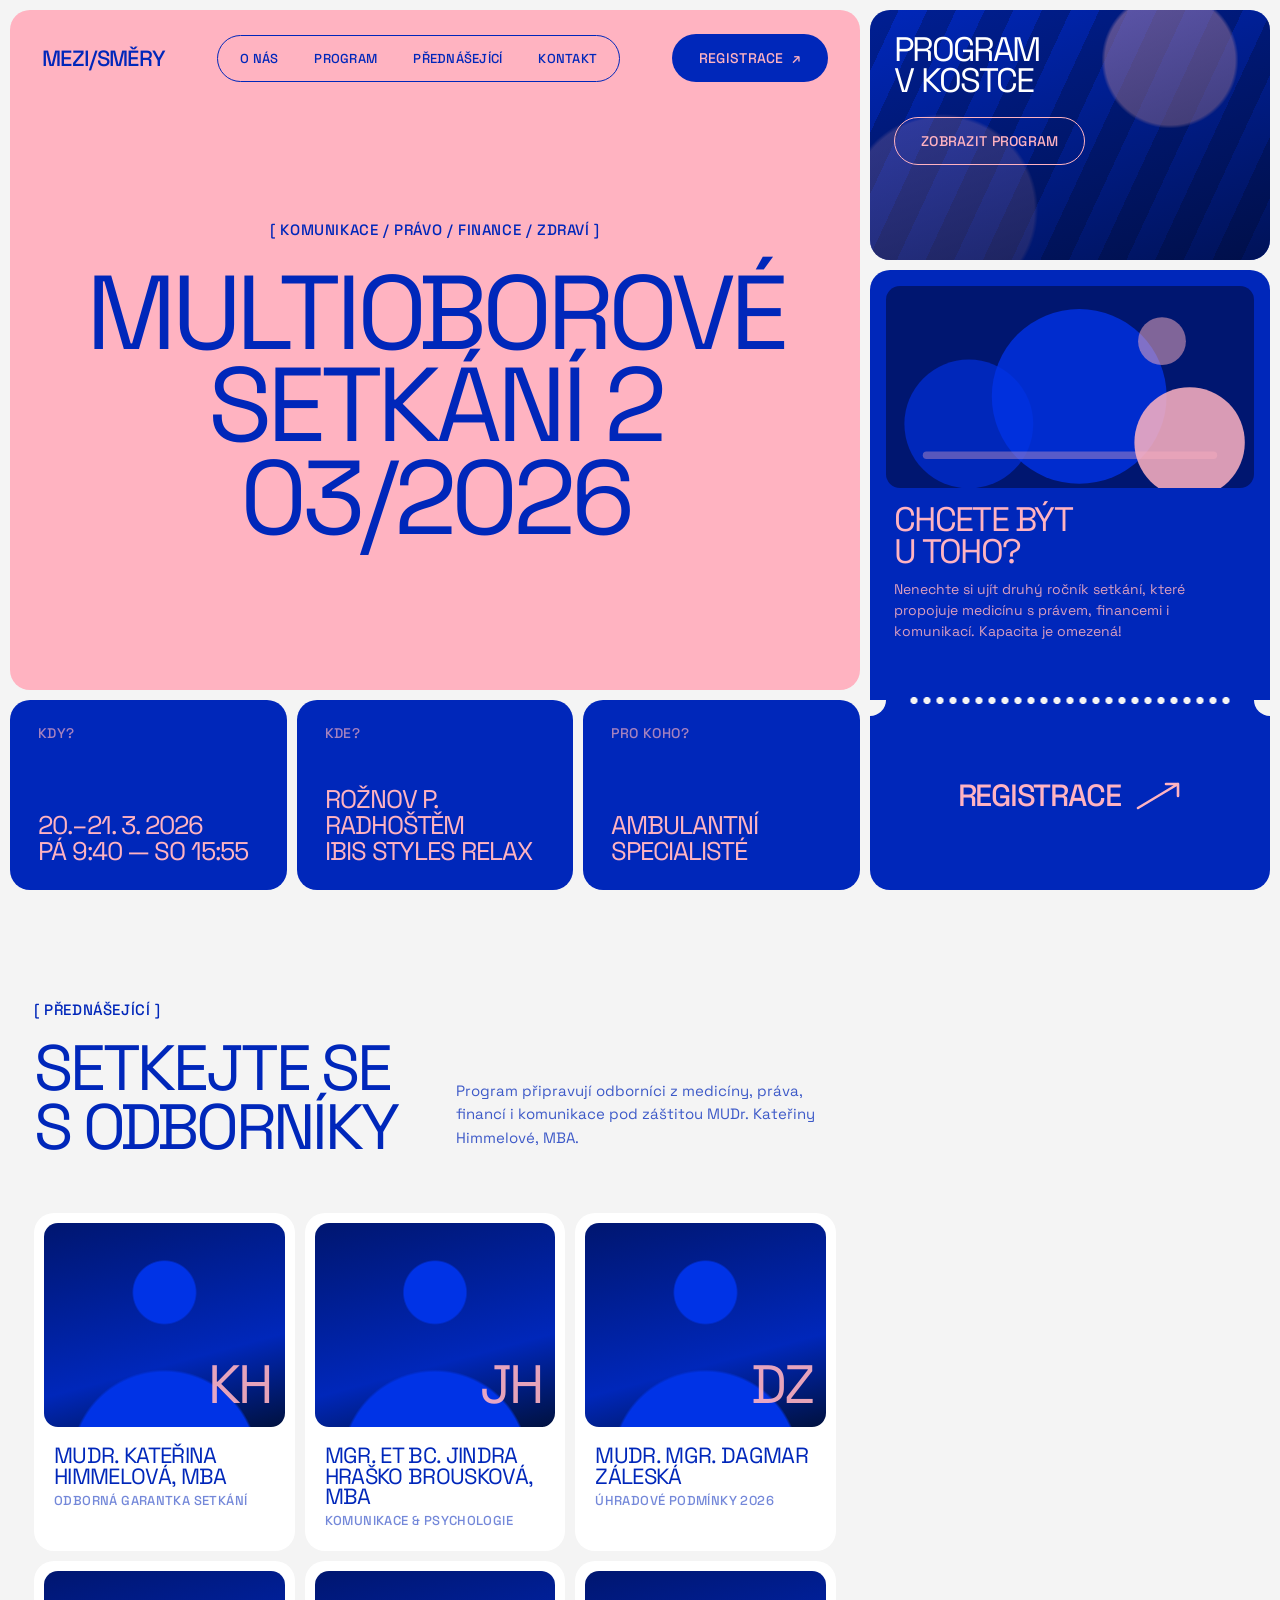
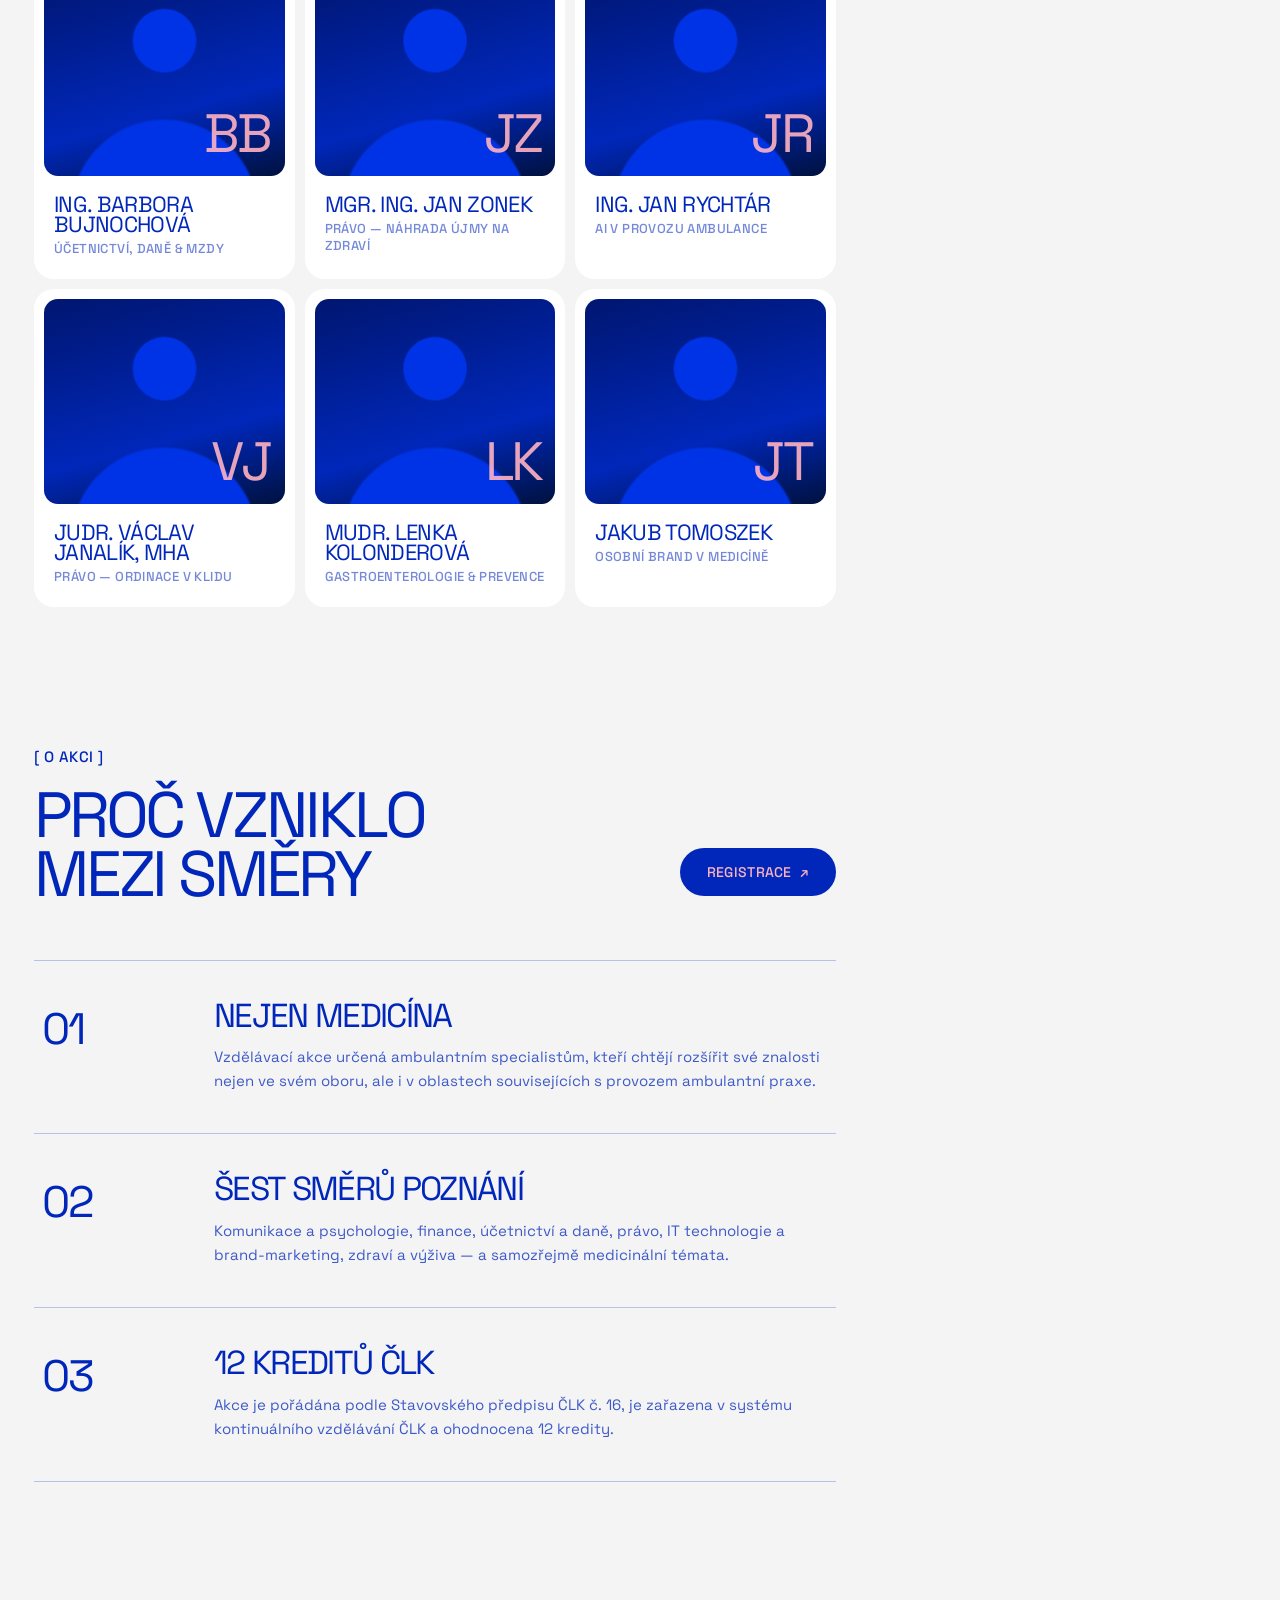
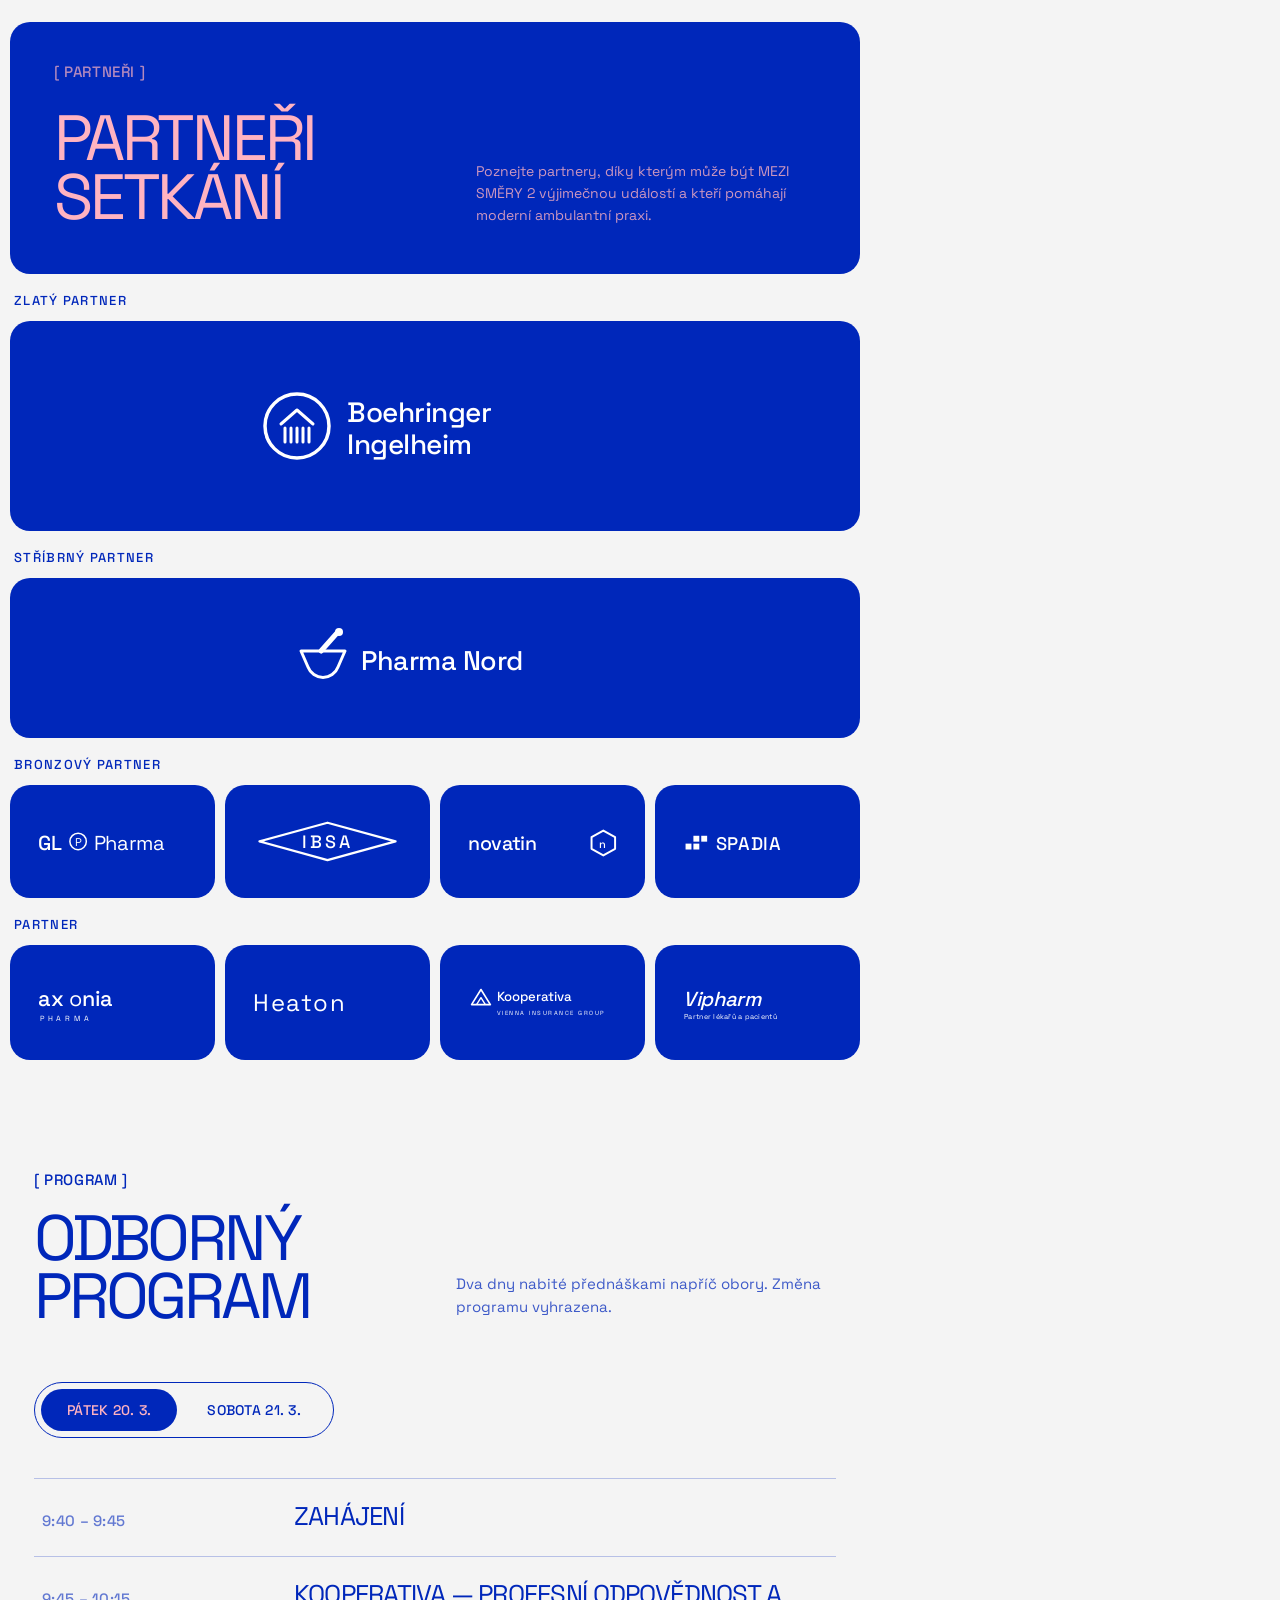
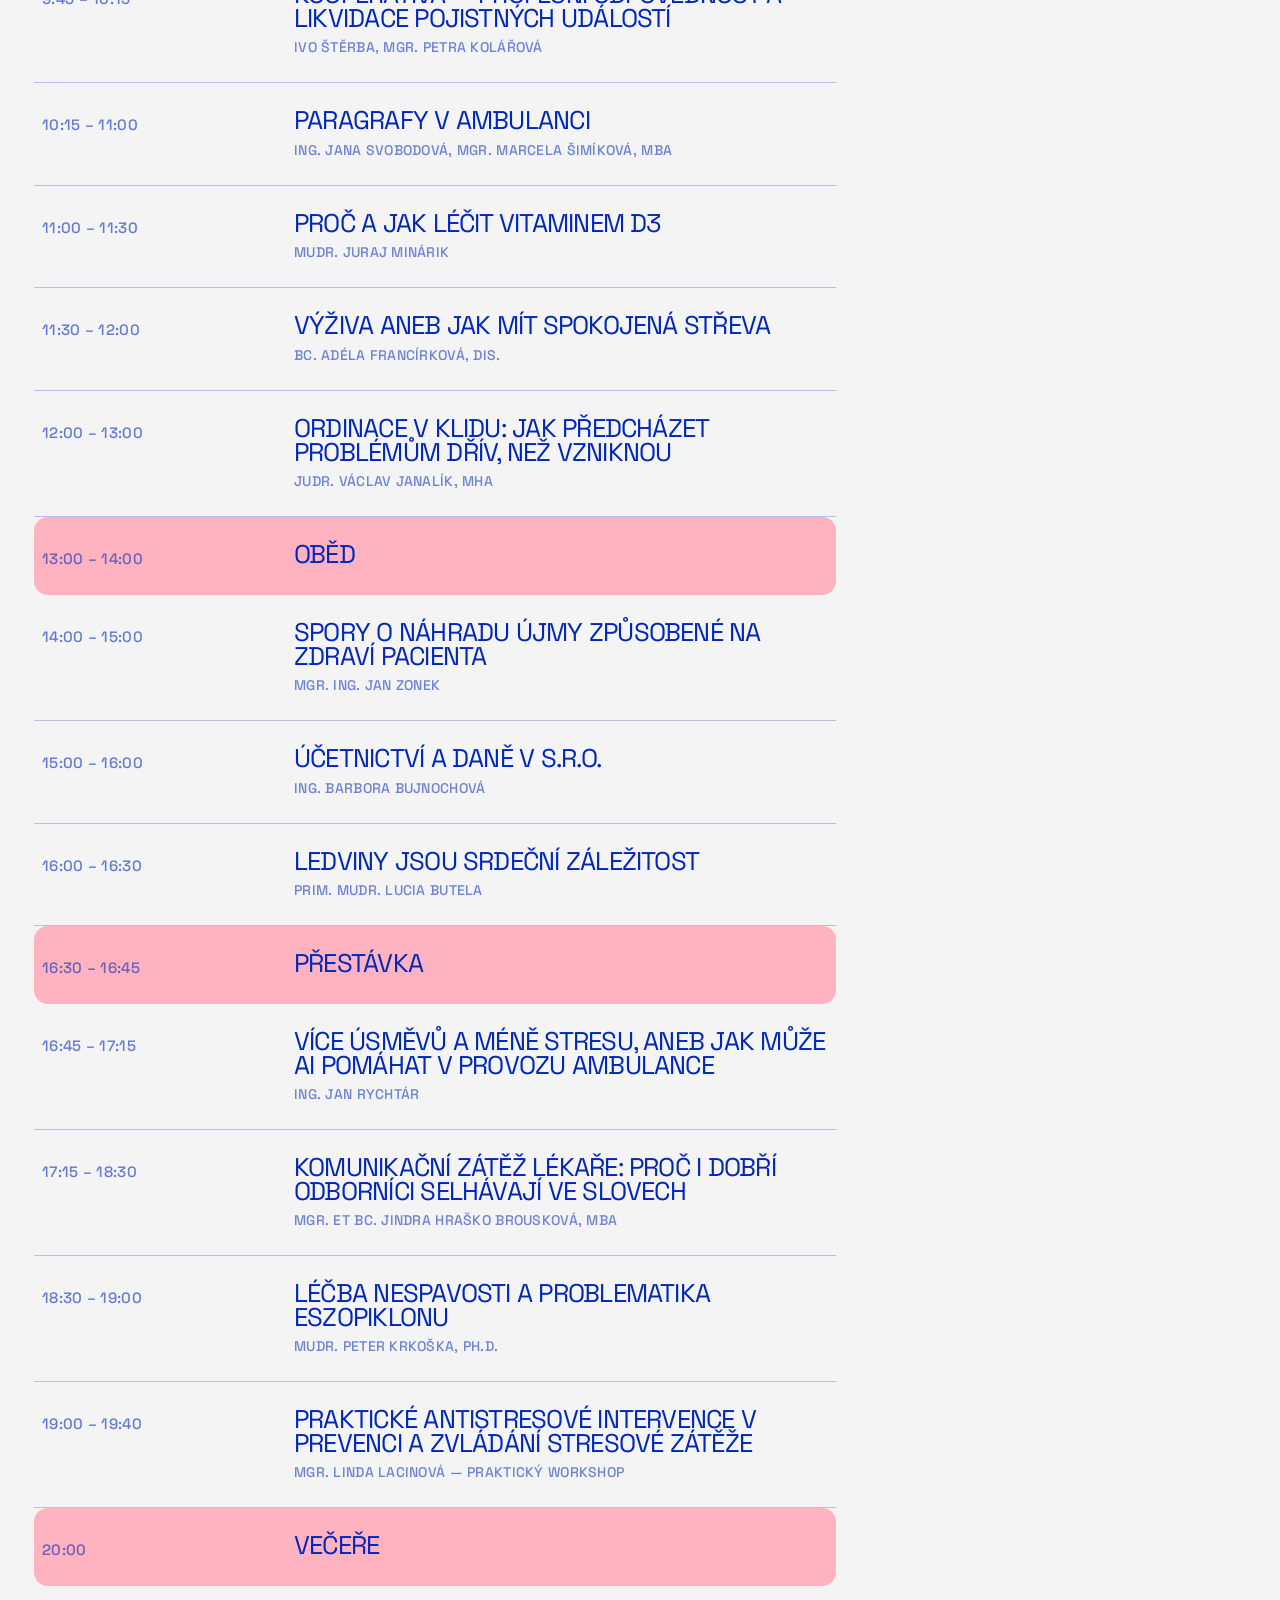
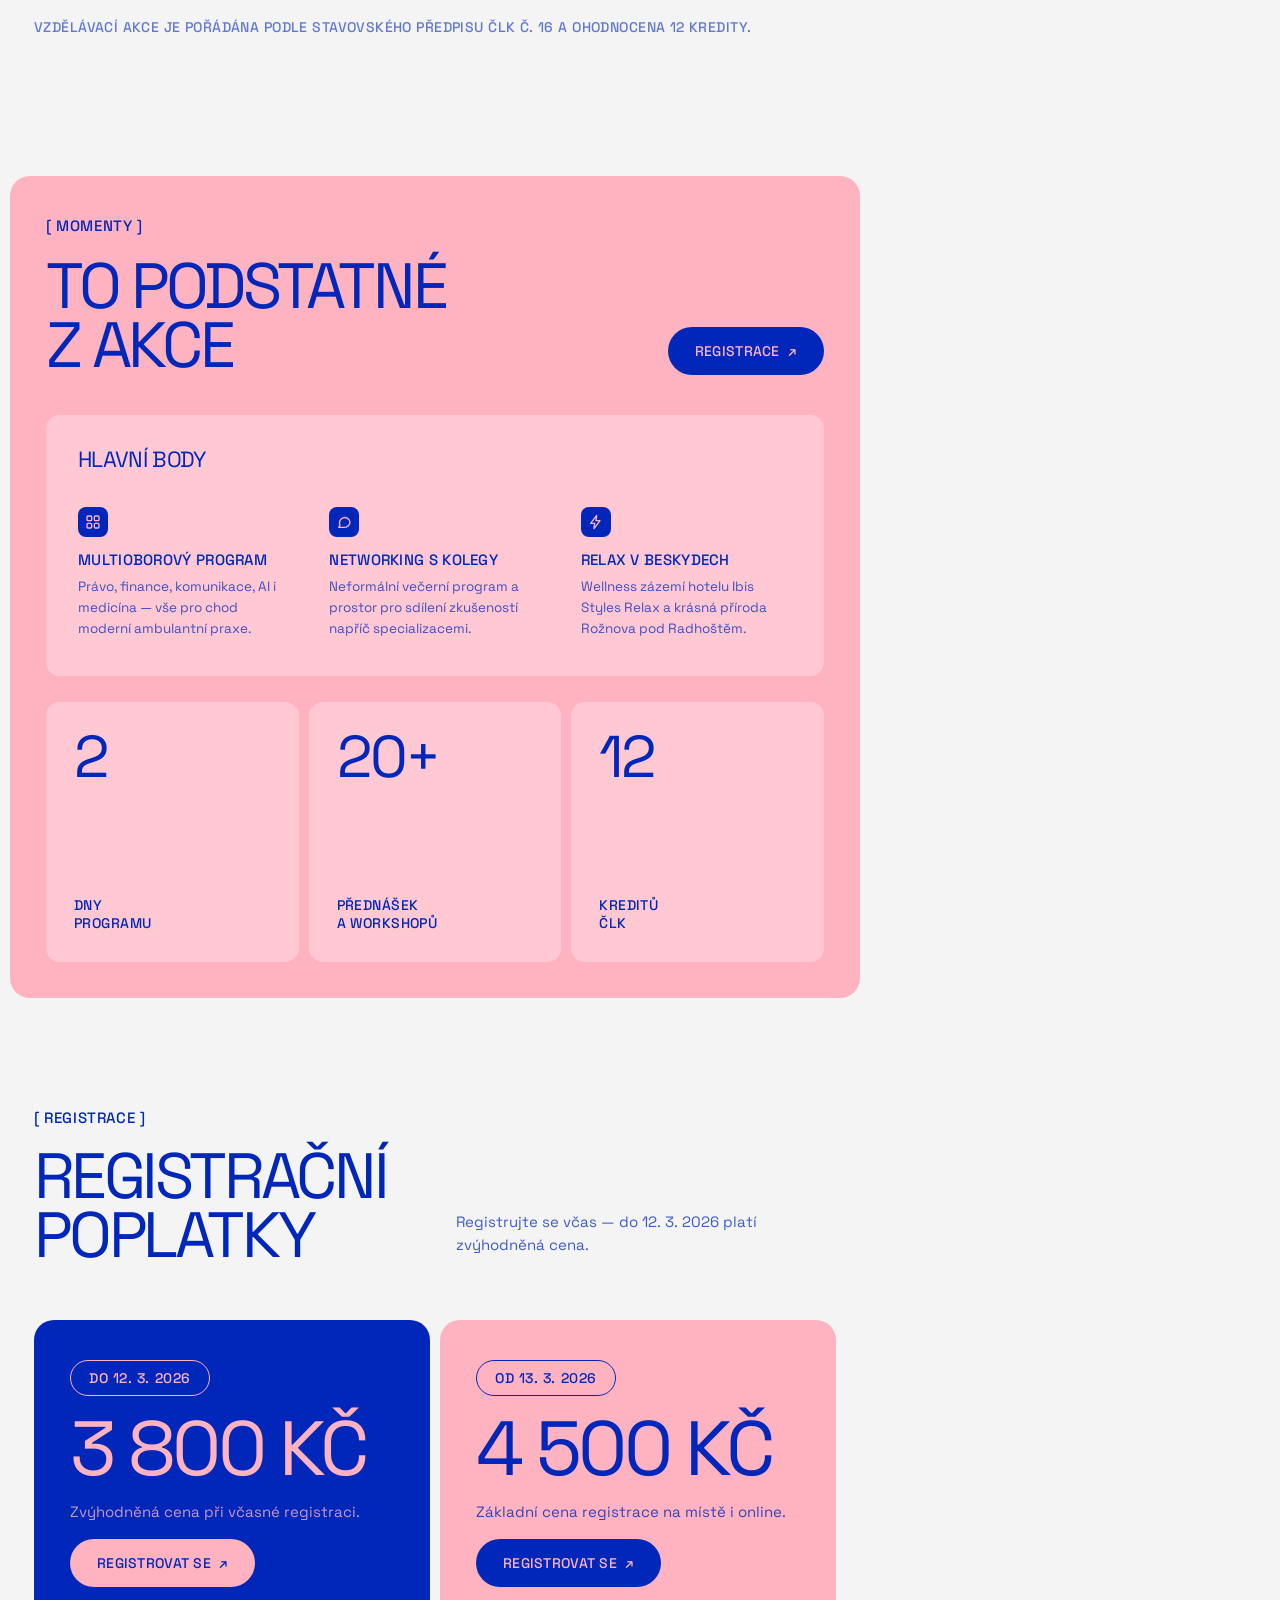
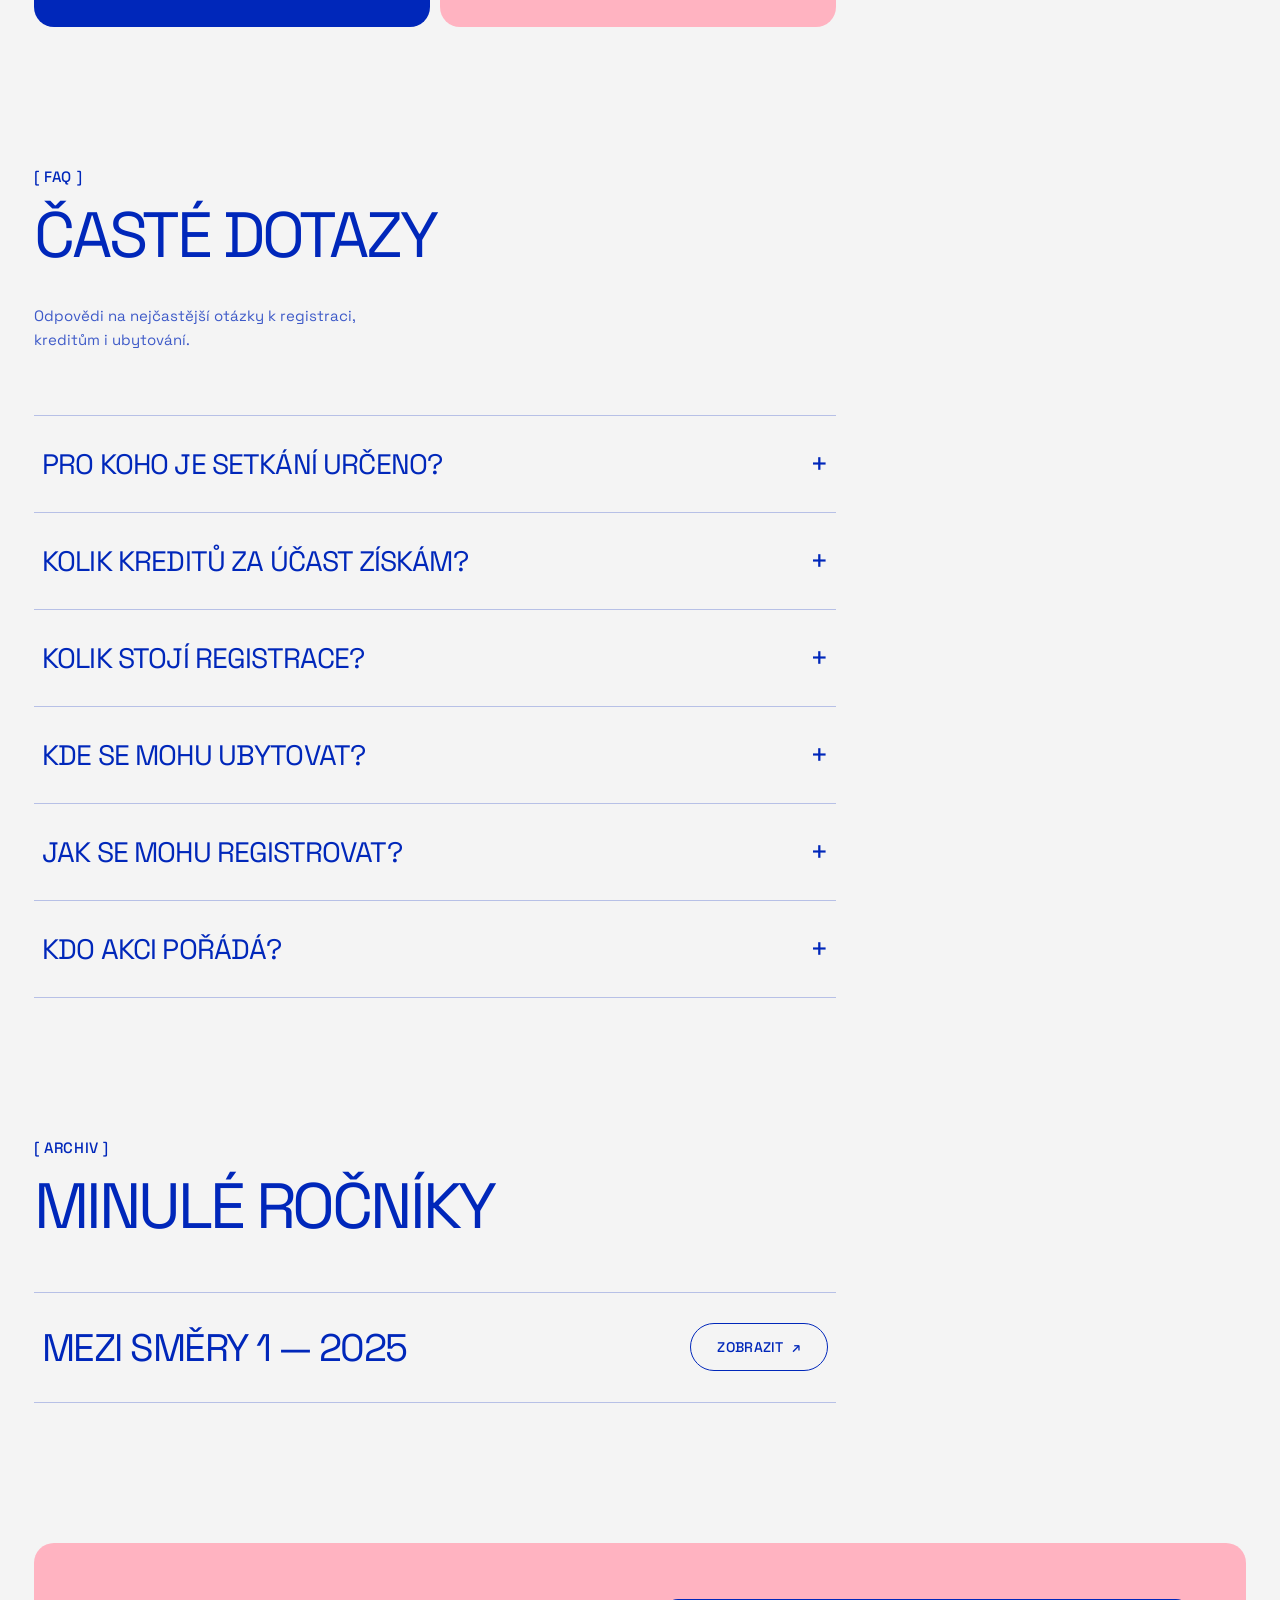
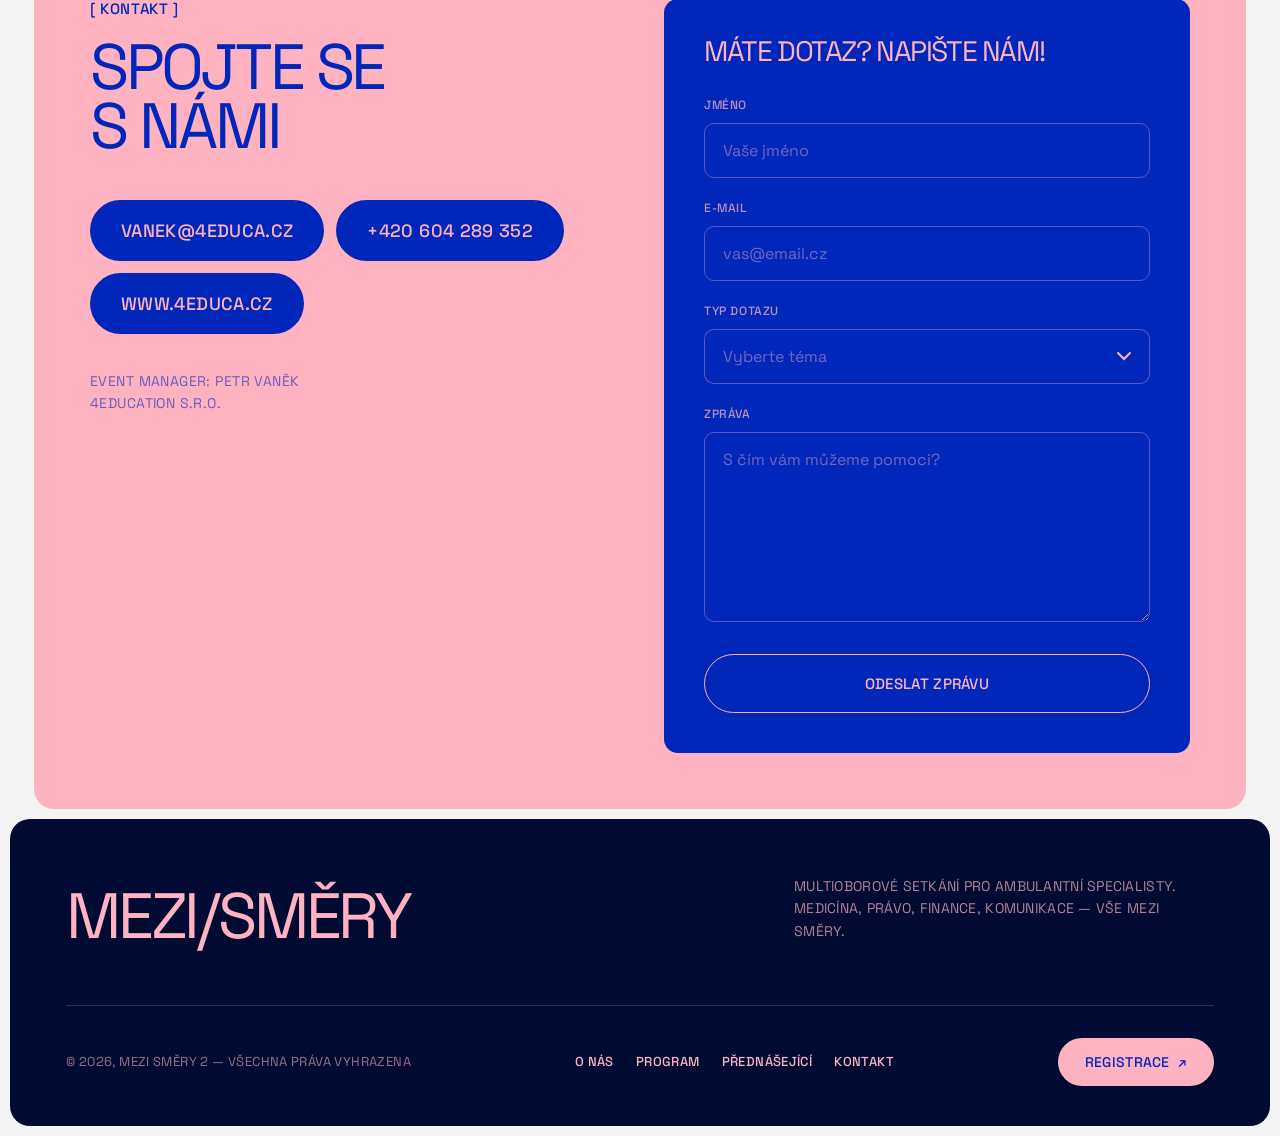
==== commit f8426b95: "Partneři podle podkladu: 4 úrovně partnerství, bílá jednobarevná loga Co-Authored-By: Claude Fable 5" ====
--- a/index.html
+++ b/index.html
@@ -8,7 +8,7 @@
   <link rel="preconnect" href="https://fonts.googleapis.com">
   <link rel="preconnect" href="https://fonts.gstatic.com" crossorigin>
   <link href="https://fonts.googleapis.com/css2?family=Space+Grotesk:wght@400;500&display=swap" rel="stylesheet">
-  <link rel="stylesheet" href="css/style.css?v=6">
+  <link rel="stylesheet" href="css/style.css?v=7">
   <link rel="icon" href="data:image/svg+xml,%3Csvg xmlns='http://www.w3.org/2000/svg' viewBox='0 0 32 32'%3E%3Crect width='32' height='32' rx='6' fill='%230027BA'/%3E%3Ctext x='16' y='22' font-family='sans-serif' font-size='14' fill='%23FFB3C1' text-anchor='middle'%3EM/S%3C/text%3E%3C/svg%3E">
 </head>
 <body>
@@ -162,32 +162,100 @@
             <p class="partners-desc">Poznejte partnery, díky kterým může být MEZI SMĚRY 2 výjimečnou událostí a kteří pomáhají moderní ambulantní praxi.</p>
           </div>
         </div>
-        <div class="partner-logos">
-          <div class="partner-tile reveal">
-            <svg viewBox="0 0 150 40" aria-label="Kooperativa">
-              <circle cx="20" cy="20" r="12" fill="none" stroke="currentColor" stroke-width="2.5"/>
-              <path d="M14 20h12M20 14v12" stroke="currentColor" stroke-width="2.5"/>
-              <text x="42" y="26" font-size="15" letter-spacing="-.5" fill="currentColor" font-family="Space Grotesk, sans-serif">kooperativa</text>
-            </svg>
-          </div>
-          <div class="partner-tile reveal" style="--d:.06s">
-            <svg viewBox="0 0 150 40" aria-label="4Education">
-              <rect x="8" y="8" width="24" height="24" rx="7" fill="none" stroke="currentColor" stroke-width="2.5"/>
-              <text x="15" y="27" font-size="16" fill="currentColor" font-family="Space Grotesk, sans-serif">4</text>
-              <text x="42" y="26" font-size="15" letter-spacing="-.5" fill="currentColor" font-family="Space Grotesk, sans-serif">education</text>
-            </svg>
-          </div>
-          <div class="partner-tile reveal" style="--d:.12s">
-            <svg viewBox="0 0 150 40" aria-label="Ibis Styles Relax">
-              <path d="M10 30c4-12 16-12 20 0M20 12v6" fill="none" stroke="currentColor" stroke-width="2.5" stroke-linecap="round"/>
-              <text x="42" y="26" font-size="15" letter-spacing="-.5" fill="currentColor" font-family="Space Grotesk, sans-serif">ibis styles</text>
-            </svg>
-          </div>
-          <div class="partner-tile reveal" style="--d:.18s">
-            <svg viewBox="0 0 150 40" aria-label="Váš partner">
-              <path d="M12 28c8 4 16-14 24-10" fill="none" stroke="currentColor" stroke-width="2.5" stroke-linecap="round"/>
-              <text x="46" y="26" font-size="15" letter-spacing="-.5" fill="currentColor" font-family="Space Grotesk, sans-serif">váš partner</text>
-            </svg>
+        <div class="partner-tier reveal">
+          <span class="tier-label">ZLATÝ PARTNER</span>
+          <div class="partner-logos tier-solo">
+            <div class="partner-tile tile-gold">
+              <svg viewBox="0 0 360 84" aria-label="Boehringer Ingelheim">
+                <circle cx="42" cy="42" r="32" fill="none" stroke="currentColor" stroke-width="3.5"/>
+                <path d="M26 40 42 26l16 14" fill="none" stroke="currentColor" stroke-width="3" stroke-linecap="round" stroke-linejoin="round"/>
+                <path d="M30 44v14M36 44v14M42 44v14M48 44v14M54 44v14" stroke="currentColor" stroke-width="3" stroke-linecap="round"/>
+                <text x="92" y="38" font-size="28" letter-spacing="-.5" fill="currentColor" font-family="Space Grotesk, sans-serif" font-weight="500">Boehringer</text>
+                <text x="92" y="70" font-size="28" letter-spacing="-.5" fill="currentColor" font-family="Space Grotesk, sans-serif" font-weight="500">Ingelheim</text>
+              </svg>
+            </div>
+          </div>
+        </div>
+
+        <div class="partner-tier reveal">
+          <span class="tier-label">STŘÍBRNÝ PARTNER</span>
+          <div class="partner-logos tier-solo">
+            <div class="partner-tile tile-silver">
+              <svg viewBox="0 0 300 70" aria-label="Pharma Nord">
+                <path d="M16 28h44l-7 16a16 16 0 0 1-30 0z" fill="none" stroke="currentColor" stroke-width="3" stroke-linejoin="round"/>
+                <path d="M52 10 36 28" stroke="currentColor" stroke-width="5" stroke-linecap="round"/>
+                <circle cx="54" cy="9" r="4" fill="currentColor"/>
+                <text x="76" y="47" font-size="27" letter-spacing="-.5" fill="currentColor" font-family="Space Grotesk, sans-serif" font-weight="500">Pharma Nord</text>
+              </svg>
+            </div>
+          </div>
+        </div>
+
+        <div class="partner-tier reveal">
+          <span class="tier-label">BRONZOVÝ PARTNER</span>
+          <div class="partner-logos">
+            <div class="partner-tile">
+              <svg viewBox="0 0 210 52" aria-label="GL Pharma">
+                <text x="6" y="37" font-size="27" letter-spacing="-.5" fill="currentColor" font-family="Space Grotesk, sans-serif" font-weight="500">GL</text>
+                <circle cx="59" cy="26" r="11" fill="none" stroke="currentColor" stroke-width="2"/>
+                <text x="54.5" y="32" font-size="15" fill="currentColor" font-family="Space Grotesk, sans-serif">P</text>
+                <text x="80" y="37" font-size="27" letter-spacing="-.5" fill="currentColor" font-family="Space Grotesk, sans-serif">Pharma</text>
+              </svg>
+            </div>
+            <div class="partner-tile" style="--d:.06s">
+              <svg viewBox="0 0 210 60" aria-label="IBSA">
+                <polygon points="105,5 196,30 105,55 14,30" fill="none" stroke="currentColor" stroke-width="3" stroke-linejoin="round"/>
+                <text x="105" y="39" text-anchor="middle" font-size="24" letter-spacing="4" fill="currentColor" font-family="Space Grotesk, sans-serif" font-weight="500">IBSA</text>
+              </svg>
+            </div>
+            <div class="partner-tile" style="--d:.12s">
+              <svg viewBox="0 0 240 56" aria-label="Novatin">
+                <text x="6" y="39" font-size="30" letter-spacing="-.5" fill="currentColor" font-family="Space Grotesk, sans-serif" font-weight="500">novatin</text>
+                <polygon points="213,10 231,20 231,38 213,48 195,38 195,20" fill="none" stroke="currentColor" stroke-width="3" stroke-linejoin="round"/>
+                <text x="207" y="36" font-size="17" fill="currentColor" font-family="Space Grotesk, sans-serif" font-weight="500">n</text>
+              </svg>
+            </div>
+            <div class="partner-tile" style="--d:.18s">
+              <svg viewBox="0 0 240 56" aria-label="Spadia">
+                <rect x="10" y="30" width="9" height="9" fill="currentColor"/>
+                <rect x="22" y="30" width="9" height="9" fill="currentColor"/>
+                <rect x="22" y="18" width="9" height="9" fill="currentColor"/>
+                <rect x="34" y="18" width="9" height="9" fill="currentColor"/>
+                <text x="56" y="40" font-size="28" letter-spacing="1" fill="currentColor" font-family="Space Grotesk, sans-serif" font-weight="500">SPADIA</text>
+              </svg>
+            </div>
+          </div>
+        </div>
+
+        <div class="partner-tier reveal">
+          <span class="tier-label">PARTNER</span>
+          <div class="partner-logos">
+            <div class="partner-tile">
+              <svg viewBox="0 0 210 62" aria-label="Axonia Pharma">
+                <text x="6" y="36" font-size="29" letter-spacing="-.5" fill="currentColor" font-family="Space Grotesk, sans-serif" font-weight="500">ax
+                <tspan font-weight="400">o</tspan>nia</text>
+                <text x="8" y="56" font-size="10" letter-spacing="5" fill="currentColor" font-family="Space Grotesk, sans-serif">PHARMA</text>
+              </svg>
+            </div>
+            <div class="partner-tile" style="--d:.06s">
+              <svg viewBox="0 0 210 52" aria-label="Heaton">
+                <text x="6" y="38" font-size="32" letter-spacing="2" fill="currentColor" font-family="Space Grotesk, sans-serif" font-weight="400">Heaton</text>
+              </svg>
+            </div>
+            <div class="partner-tile" style="--d:.12s">
+              <svg viewBox="0 0 250 64" aria-label="Kooperativa Vienna Insurance Group">
+                <path d="M12 36 27 12l15 24z" fill="none" stroke="currentColor" stroke-width="2.6" stroke-linejoin="round"/>
+                <path d="M20 36l7-11 7 11" fill="none" stroke="currentColor" stroke-width="2.2" stroke-linejoin="round"/>
+                <text x="52" y="31" font-size="21" letter-spacing="-.3" fill="currentColor" font-family="Space Grotesk, sans-serif" font-weight="500">Kooperativa</text>
+                <text x="52" y="52" font-size="9.5" letter-spacing="2.4" fill="currentColor" font-family="Space Grotesk, sans-serif">VIENNA INSURANCE GROUP</text>
+              </svg>
+            </div>
+            <div class="partner-tile" style="--d:.18s">
+              <svg viewBox="0 0 240 64" aria-label="Vipharm — Partner lékařů a pacientů">
+                <text x="6" y="38" font-size="31" letter-spacing="-.5" fill="currentColor" font-family="Space Grotesk, sans-serif" font-weight="500" font-style="italic">Vipharm</text>
+                <text x="8" y="58" font-size="11" letter-spacing=".4" fill="currentColor" font-family="Space Grotesk, sans-serif">Partner lékařů a pacientů</text>
+              </svg>
+            </div>
           </div>
         </div>
       </section>
--- a/css/style.css
+++ b/css/style.css
@@ -693,12 +693,27 @@
   color: rgba(255,179,193,.8);
 }
 
+/* úrovně partnerství */
+.partner-tier { display: flex; flex-direction: column; gap: 12px; }
+
+.tier-label {
+  font-size: 13px;
+  font-weight: 500;
+  letter-spacing: 0.1em;
+  text-transform: uppercase;
+  color: var(--blue);
+  padding: 8px 4px 0;
+}
+
 .partner-logos {
   display: grid;
   grid-template-columns: repeat(4, 1fr);
   gap: var(--gap);
 }
 
+.partner-logos.tier-solo { grid-template-columns: 1fr; }
+
+/* bílá jednobarevná loga na modrých dlaždicích */
 .partner-tile {
   background: var(--blue);
   border-radius: var(--radius);
@@ -706,16 +721,22 @@
   display: flex;
   align-items: center;
   justify-content: center;
-  color: var(--pink);
+  color: var(--white);
   transition: background .3s ease;
 }
 .partner-tile:hover { background: var(--blue-dark); }
 
 .partner-tile svg {
   width: 100%;
-  max-width: 190px;
+  max-width: 200px;
   height: auto;
 }
+
+.tile-gold { min-height: 210px; }
+.tile-gold svg { max-width: 360px; }
+
+.tile-silver { min-height: 160px; }
+.tile-silver svg { max-width: 300px; }
 
 /* ============================================================
    PROGRAM
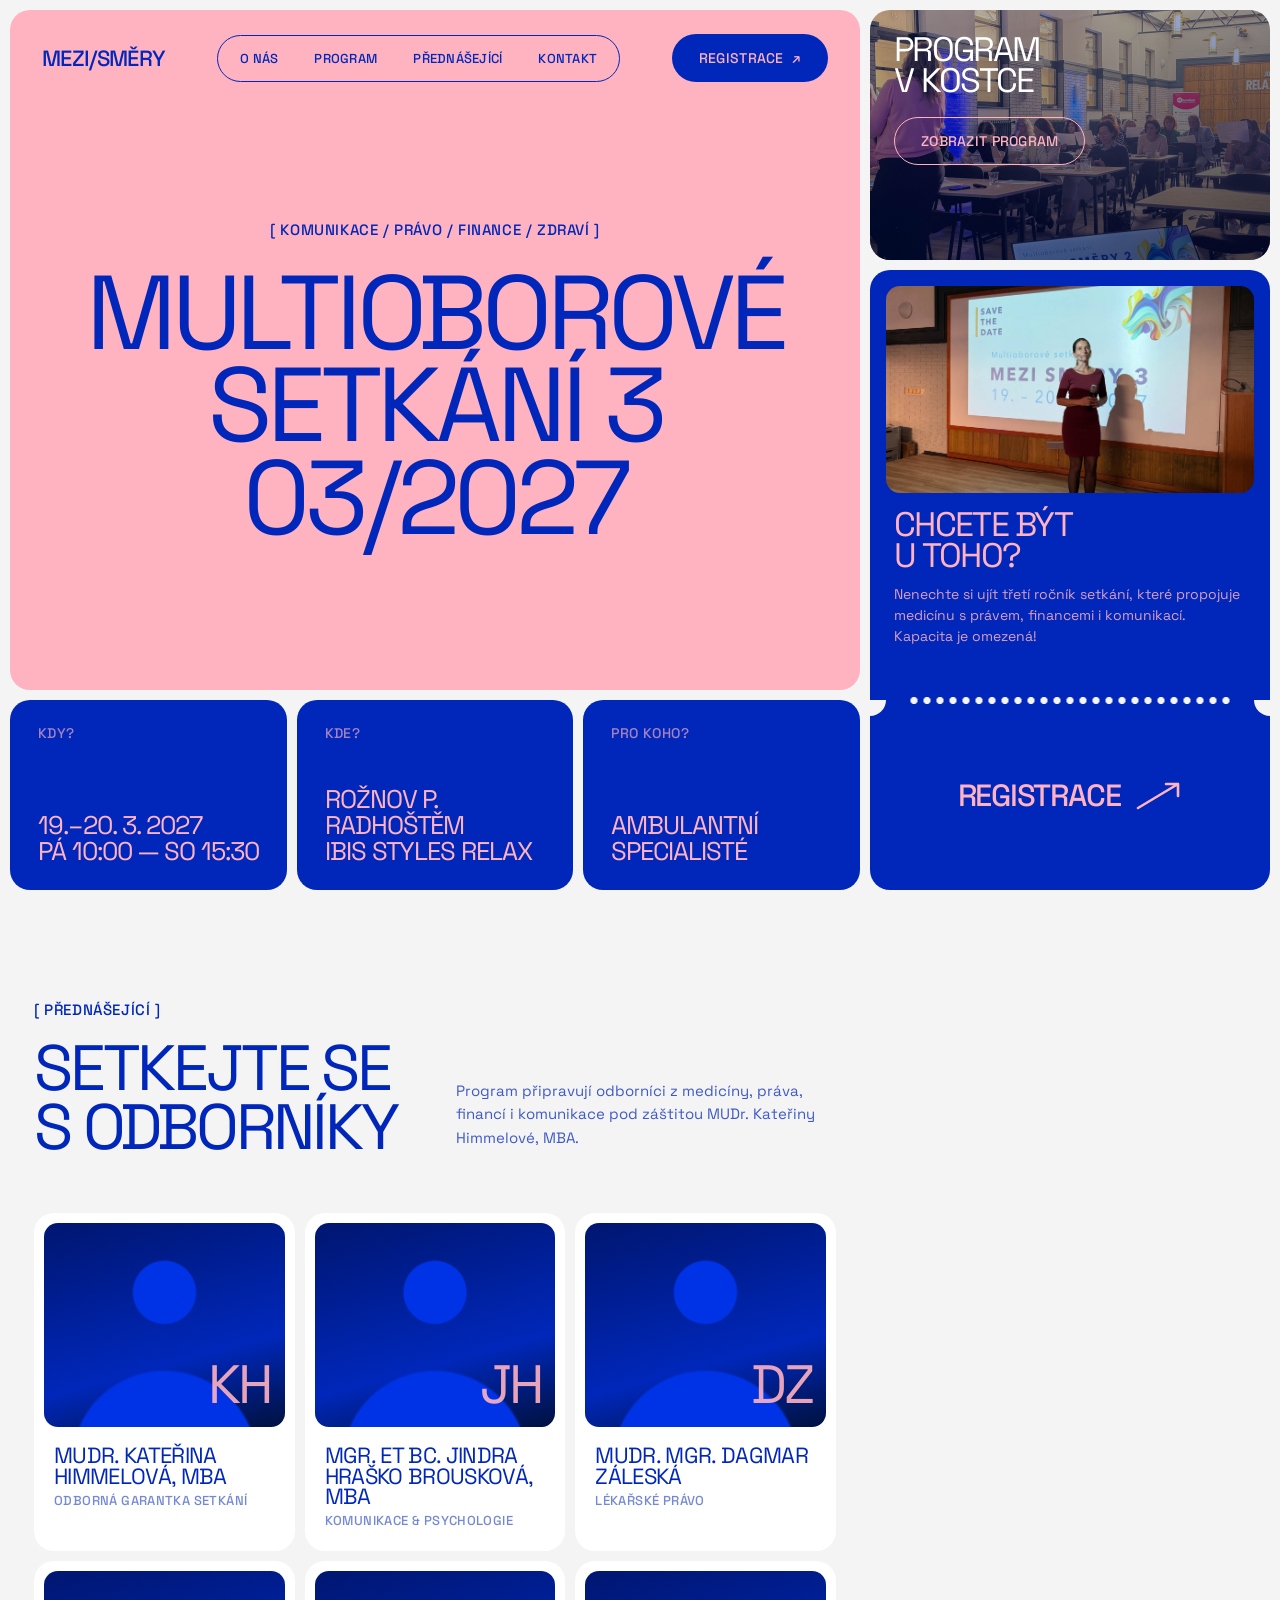
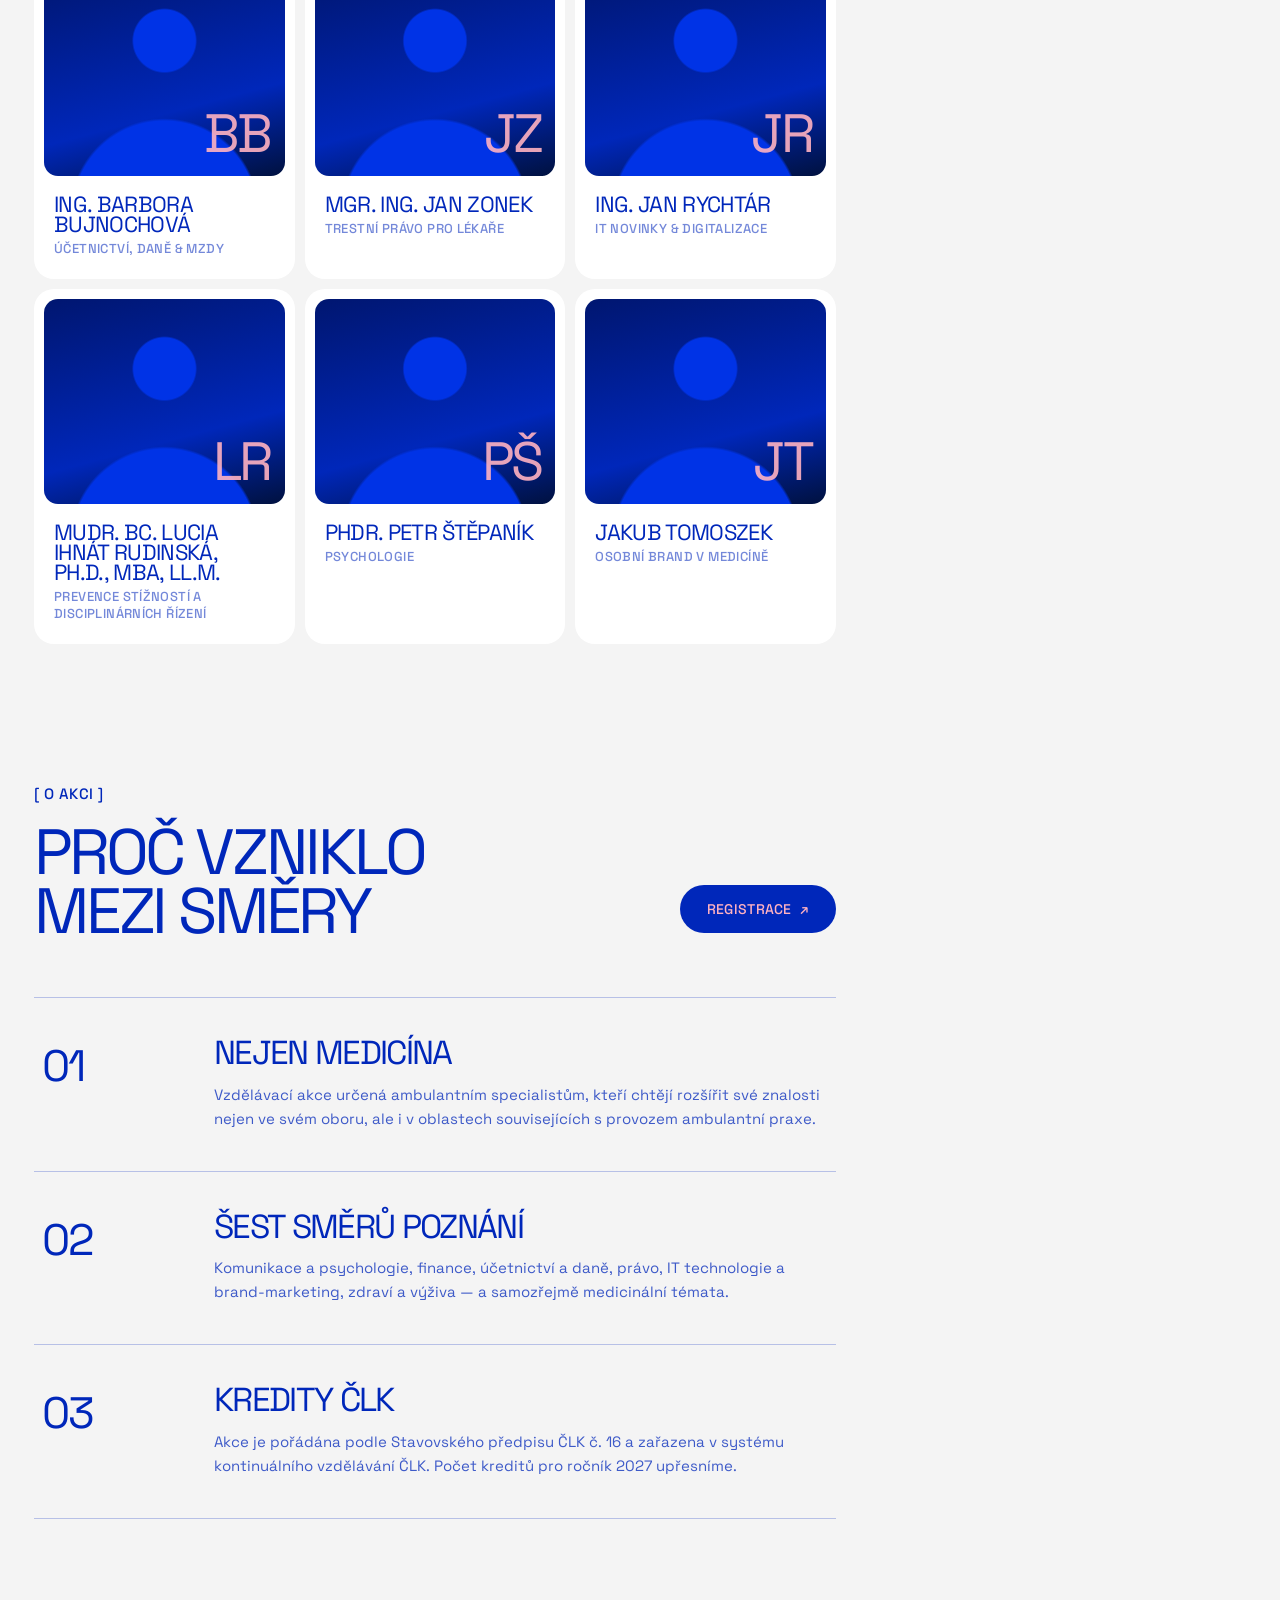
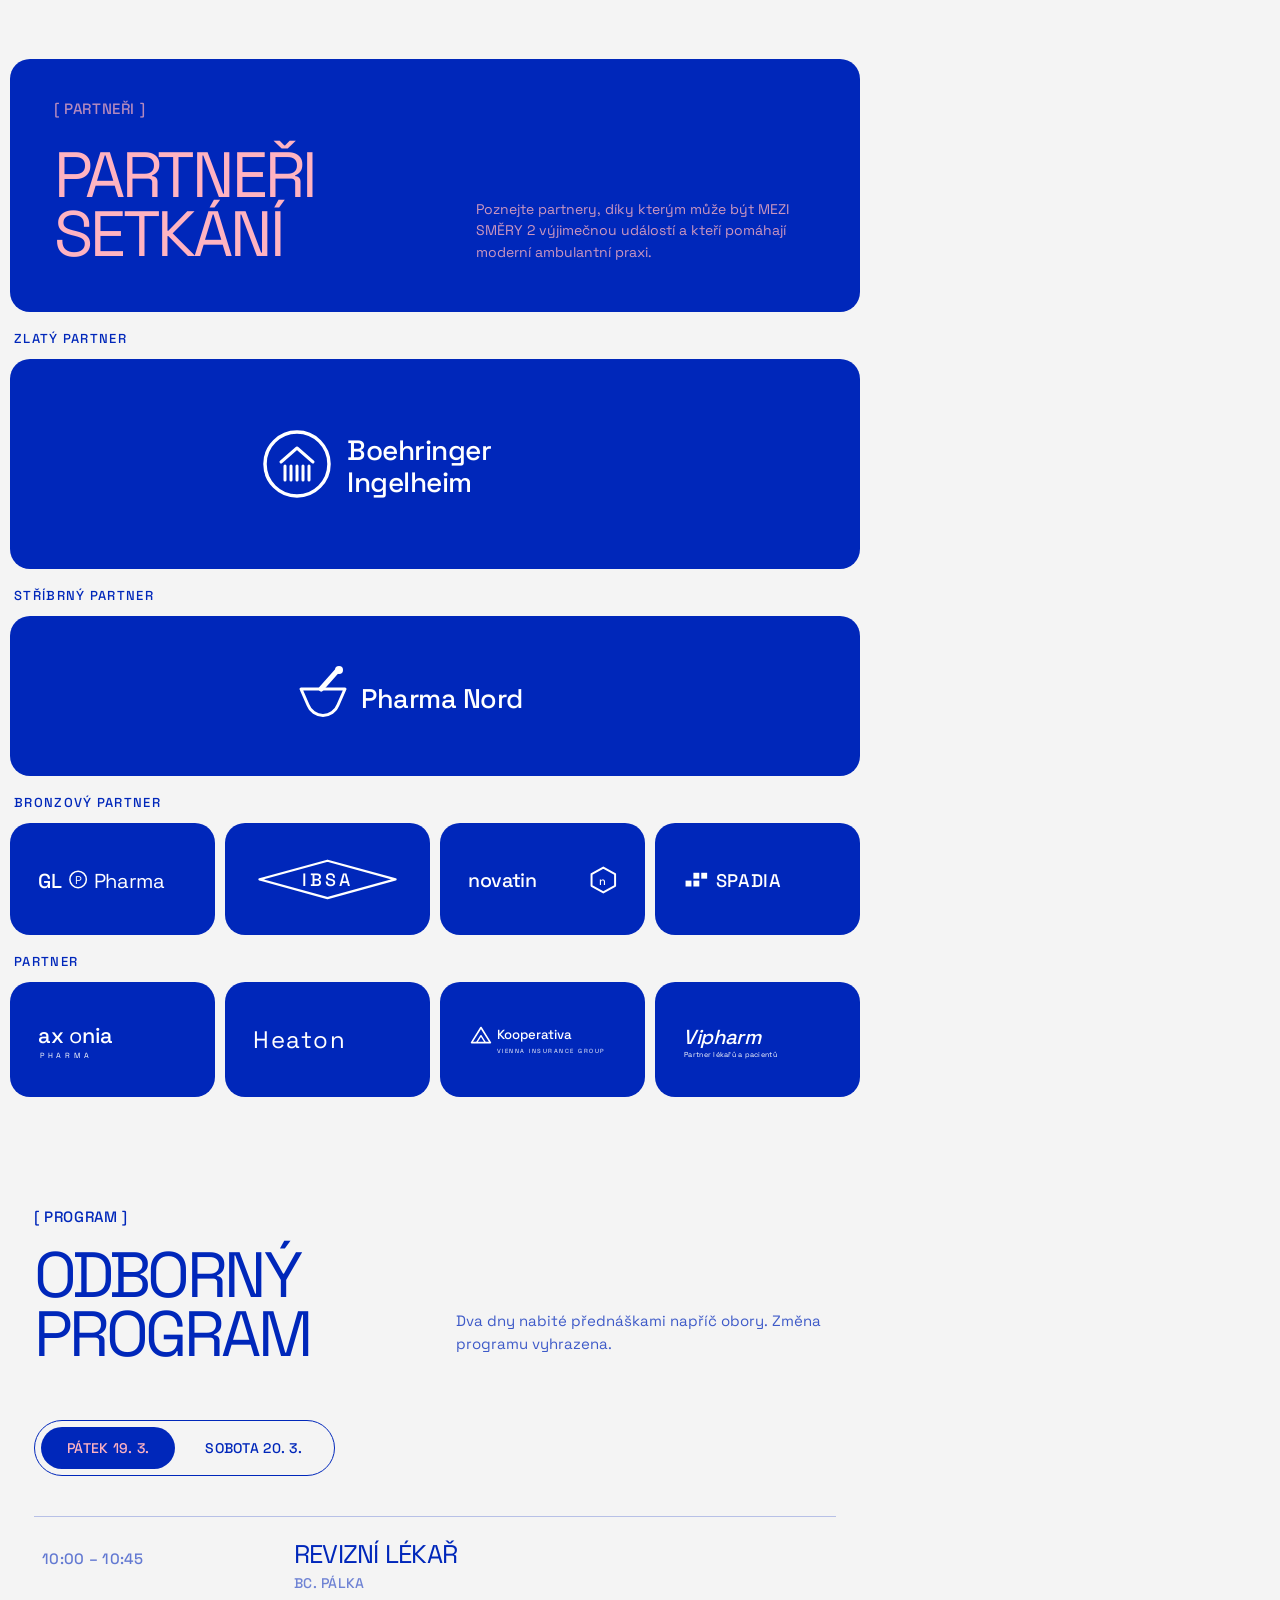
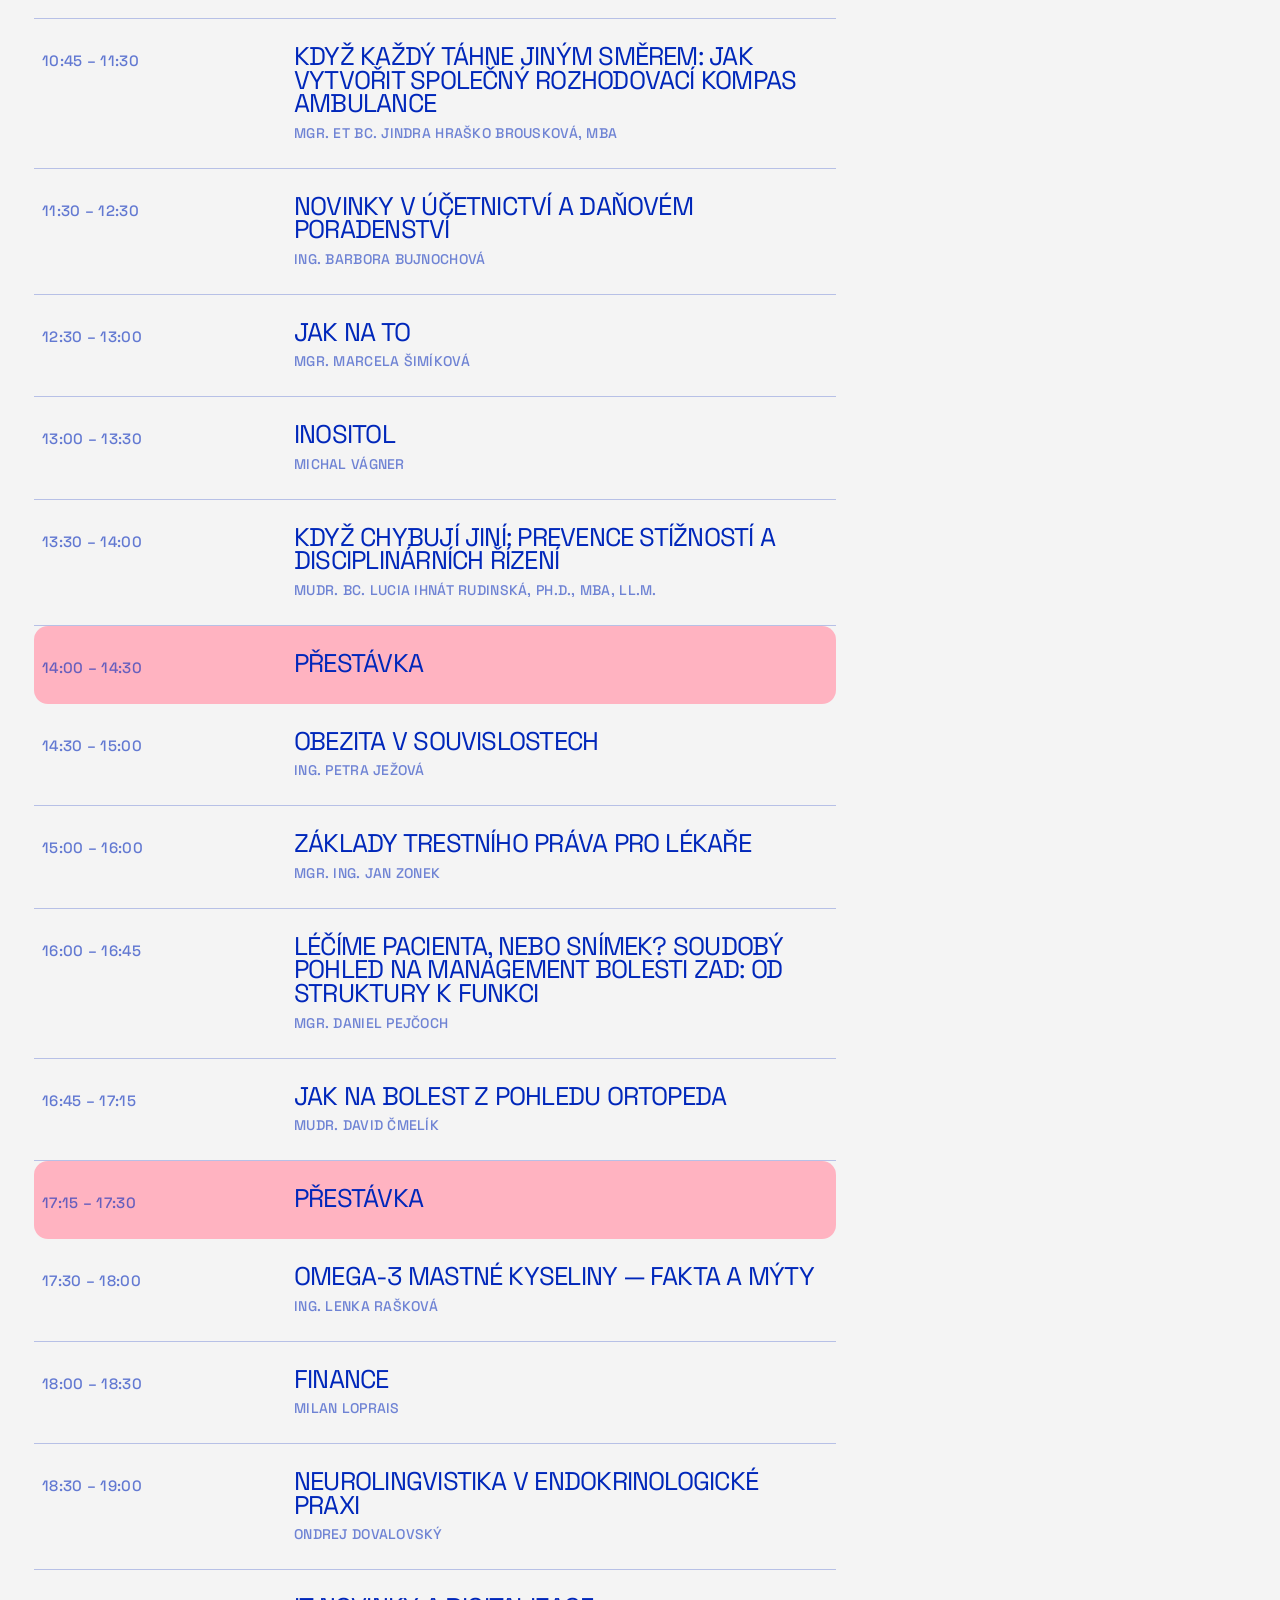
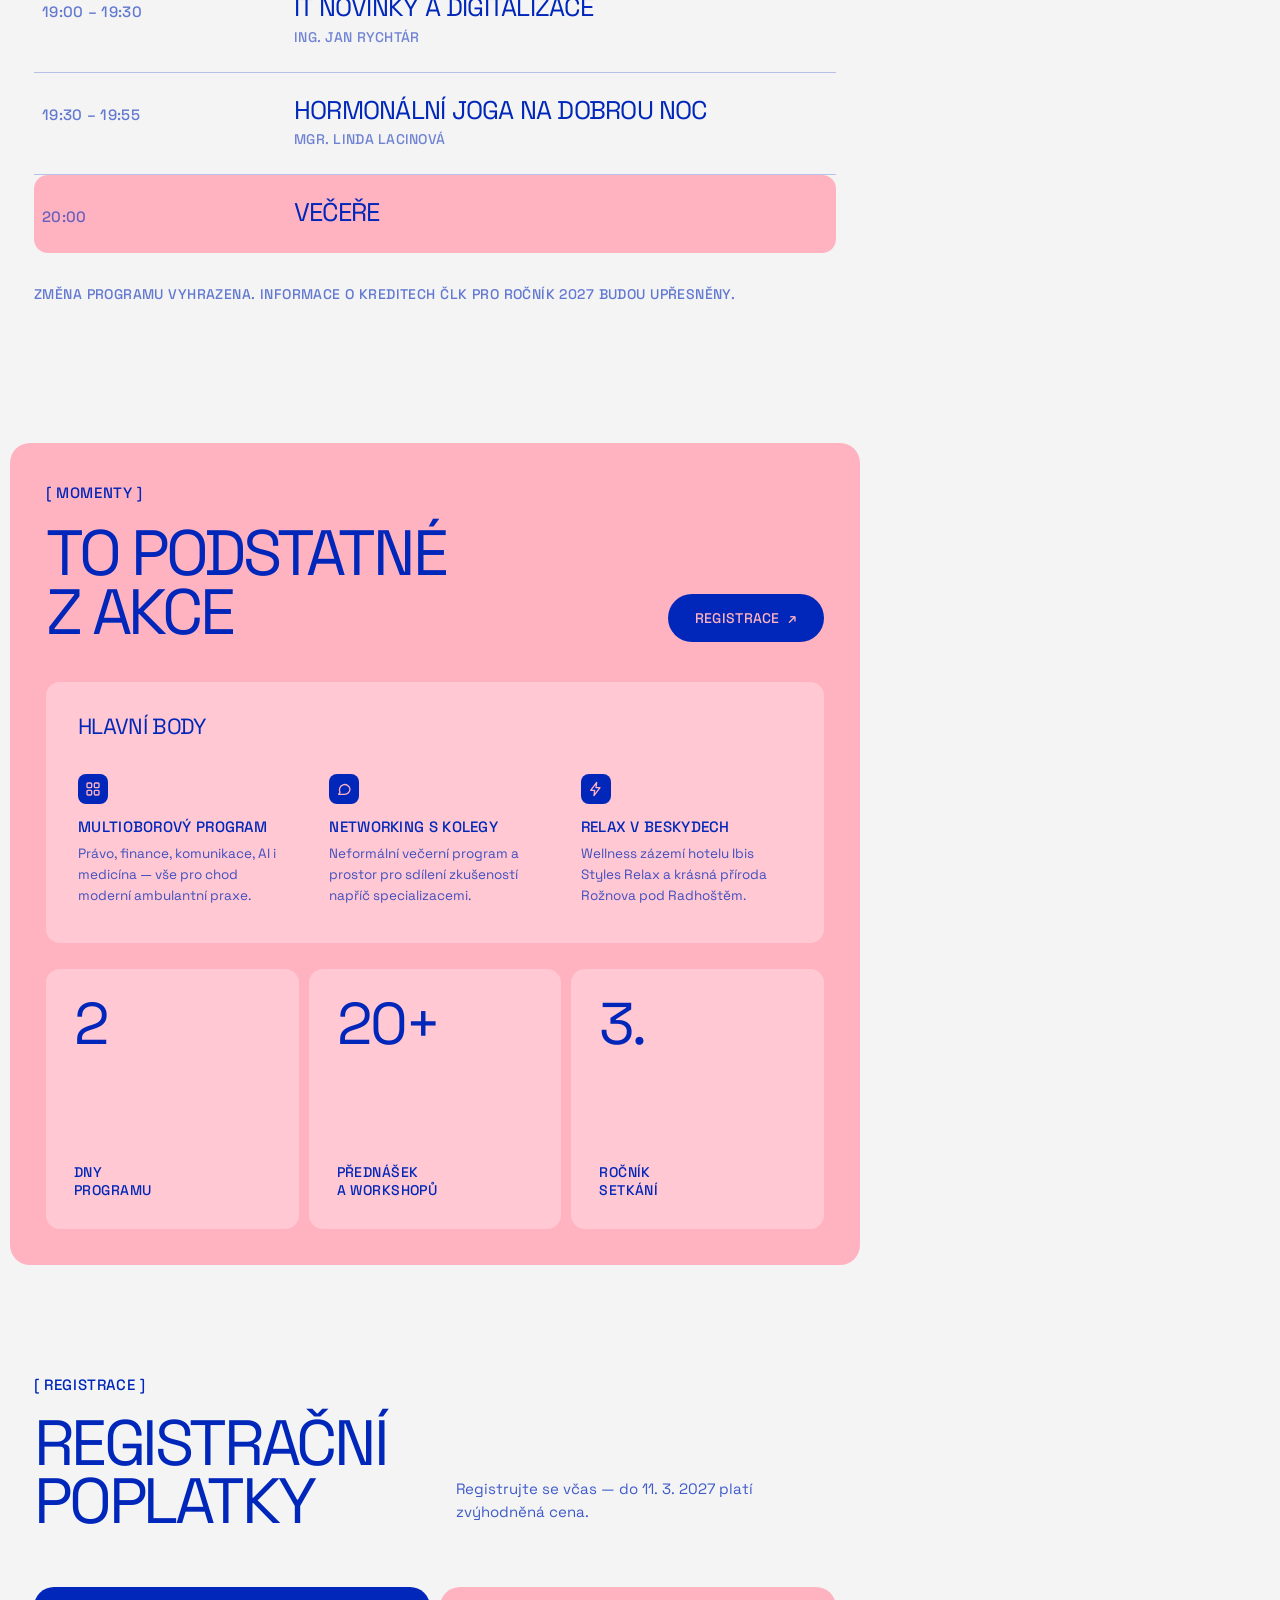
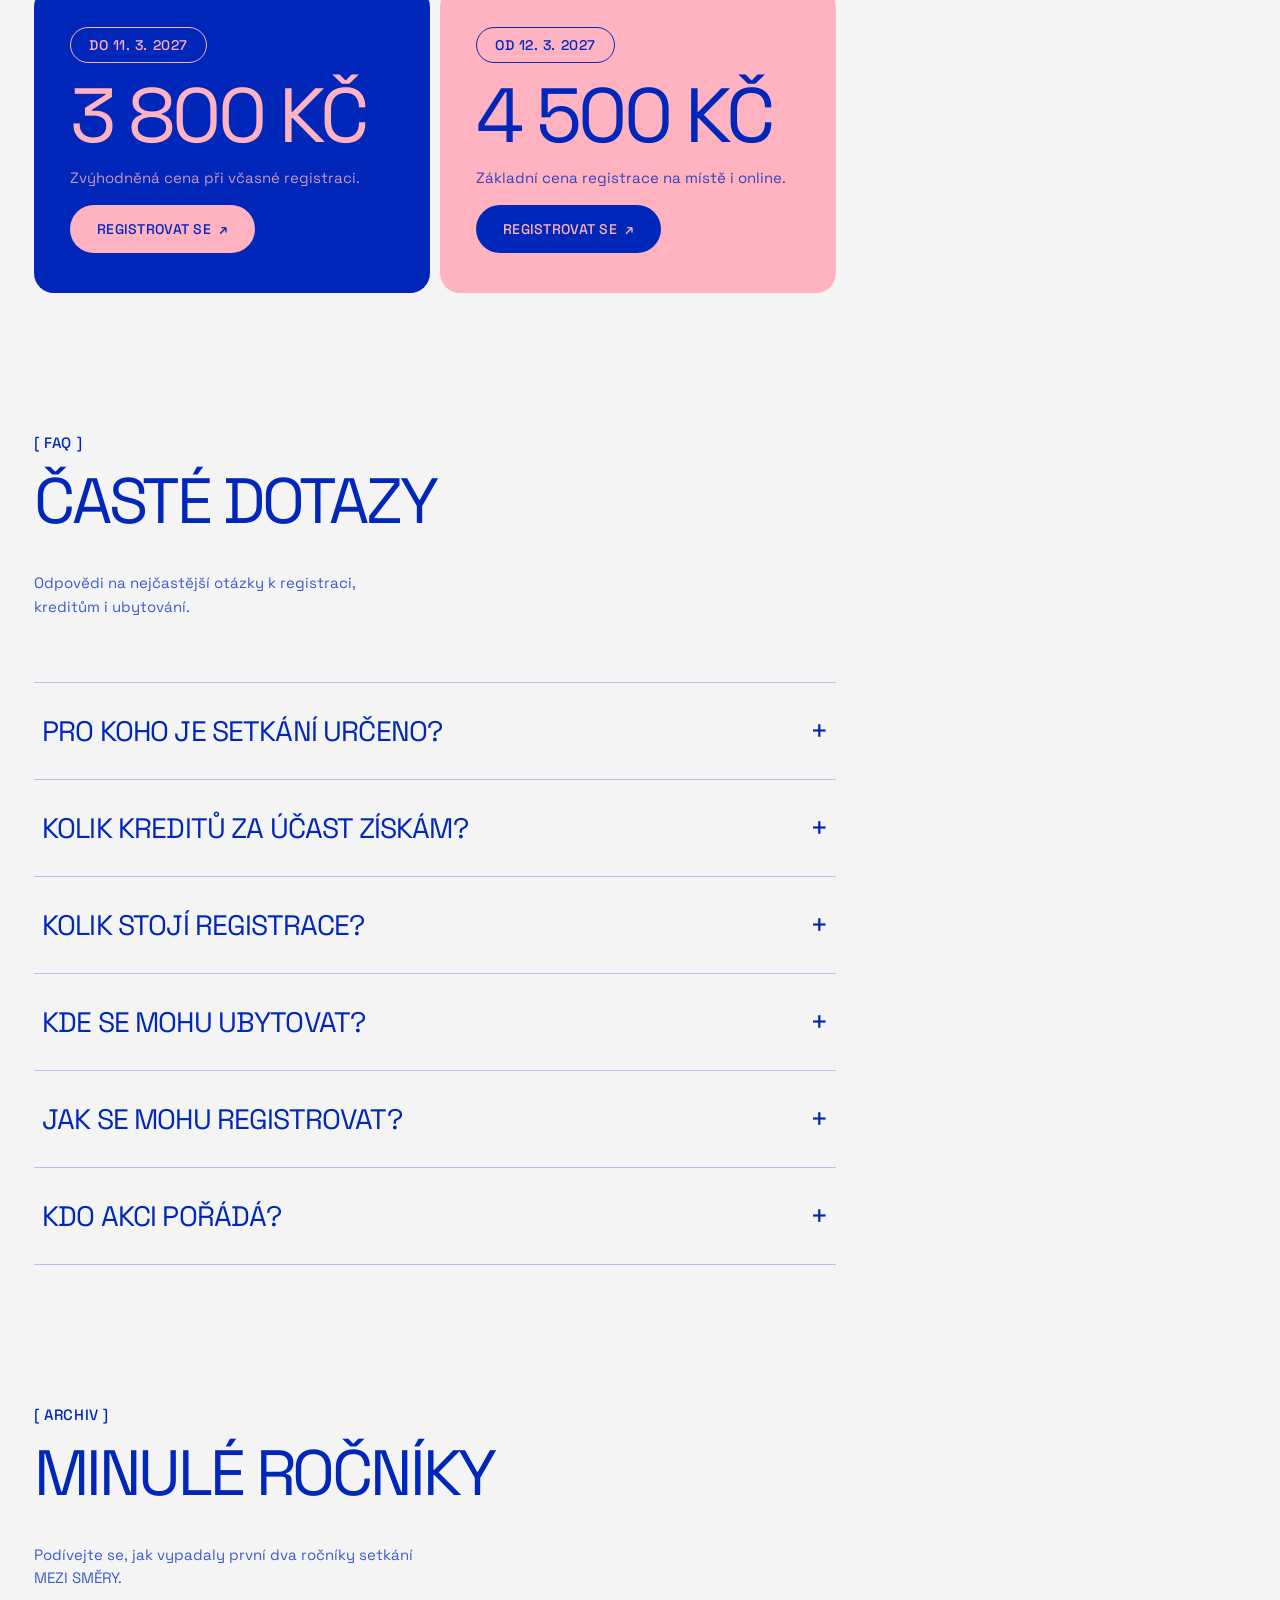
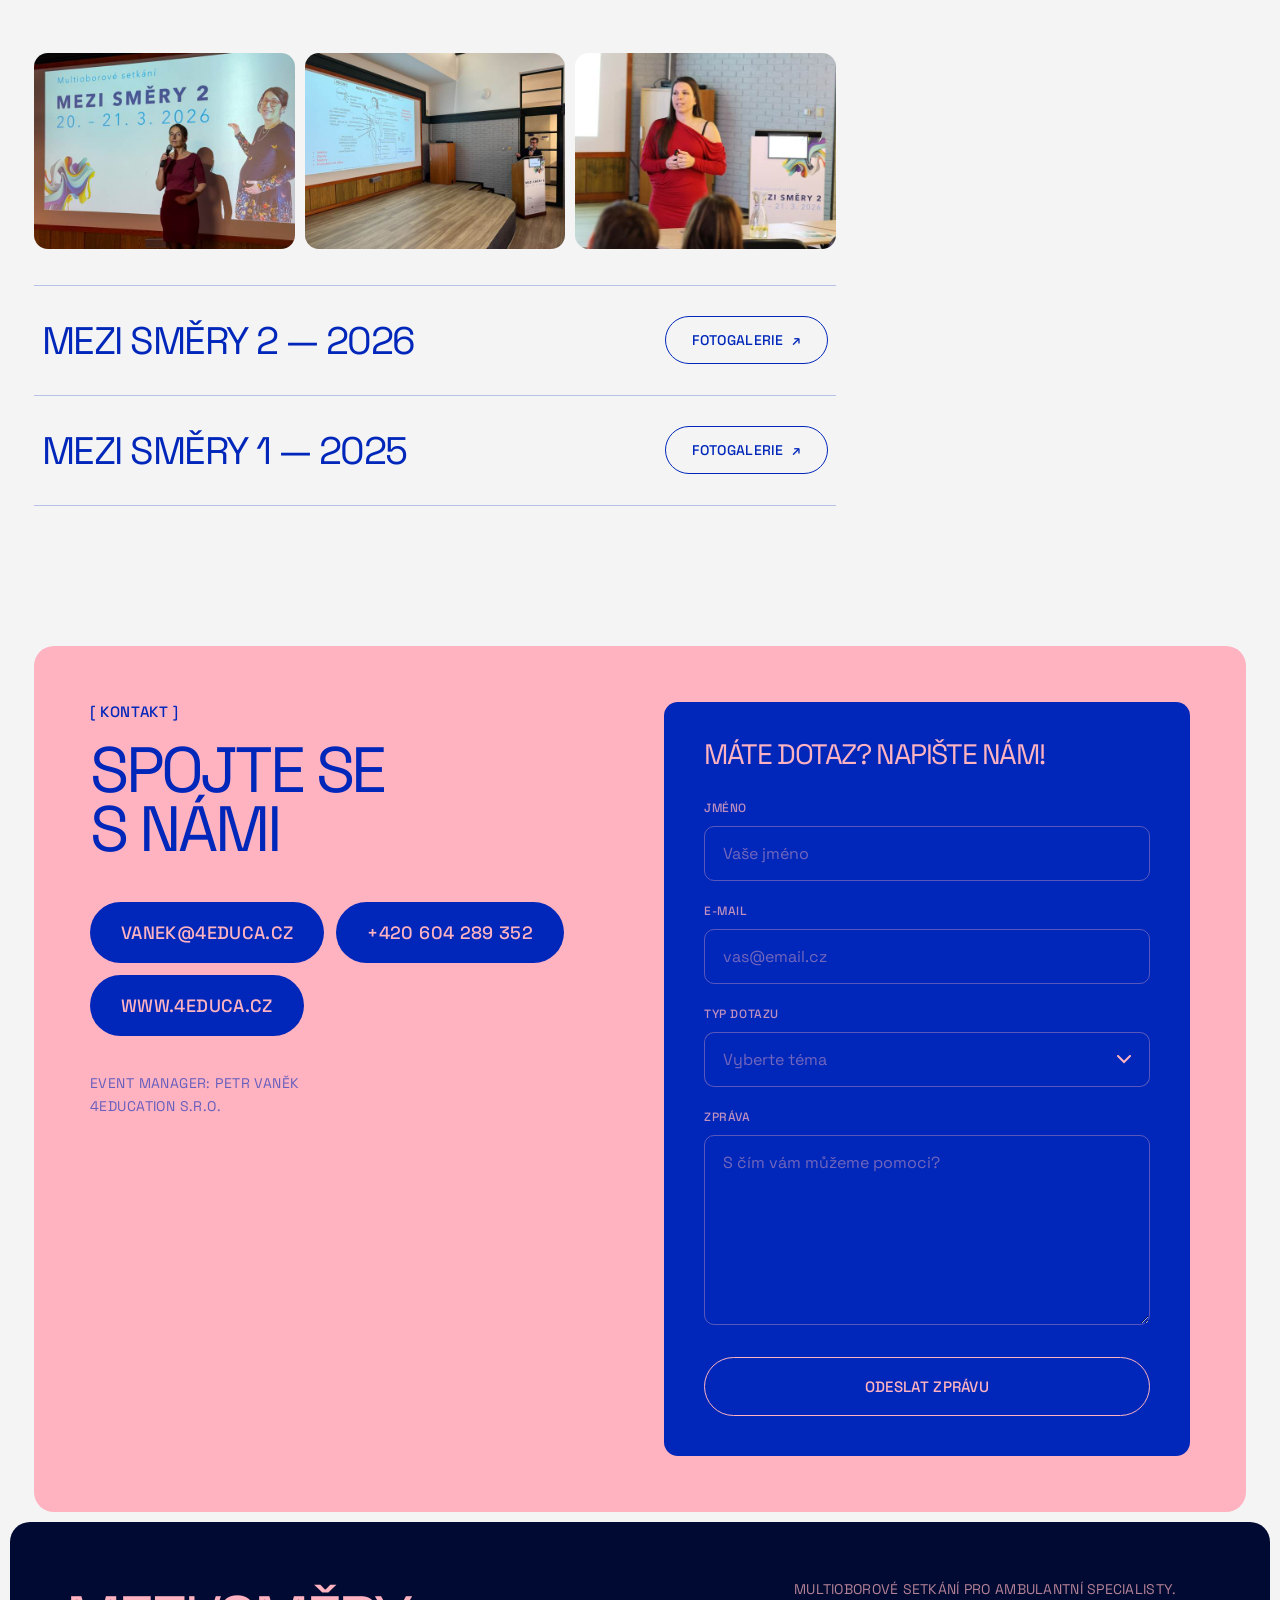
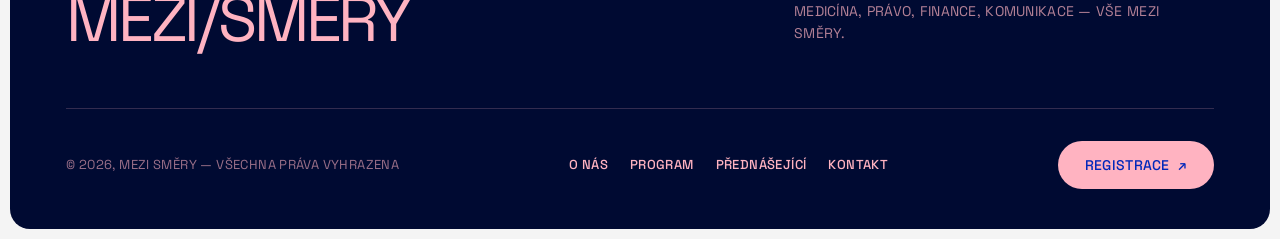
==== commit 9d8e1f72: "MEZI SMĚRY 3 (19.–20. 3. 2027): nový program, fotogalerie ročníků 2025 a 2026, fotky na webu - homep" ====
--- a/index.html
+++ b/index.html
@@ -3,12 +3,12 @@
 <head>
   <meta charset="UTF-8">
   <meta name="viewport" content="width=device-width, initial-scale=1.0">
-  <title>MEZI/SMĚRY – Multioborové setkání 2, 20.–21. 3. 2026, Rožnov pod Radhoštěm</title>
-  <meta name="description" content="2. ročník Multioborového setkání MEZI SMĚRY pro ambulantní specialisty. 20.–21. března 2026, Ibis Styles Relax, Rožnov pod Radhoštěm. 12 kreditů ČLK.">
+  <title>MEZI/SMĚRY – Multioborové setkání 3, 19.–20. 3. 2027, Rožnov pod Radhoštěm</title>
+  <meta name="description" content="3. ročník Multioborového setkání MEZI SMĚRY pro ambulantní specialisty. 19.–20. března 2027, Ibis Styles Relax, Rožnov pod Radhoštěm.">
   <link rel="preconnect" href="https://fonts.googleapis.com">
   <link rel="preconnect" href="https://fonts.gstatic.com" crossorigin>
   <link href="https://fonts.googleapis.com/css2?family=Space+Grotesk:wght@400;500&display=swap" rel="stylesheet">
-  <link rel="stylesheet" href="css/style.css?v=7">
+  <link rel="stylesheet" href="css/style.css?v=8">
   <link rel="icon" href="data:image/svg+xml,%3Csvg xmlns='http://www.w3.org/2000/svg' viewBox='0 0 32 32'%3E%3Crect width='32' height='32' rx='6' fill='%230027BA'/%3E%3Ctext x='16' y='22' font-family='sans-serif' font-size='14' fill='%23FFB3C1' text-anchor='middle'%3EM/S%3C/text%3E%3C/svg%3E">
 </head>
 <body>
@@ -37,8 +37,8 @@
           <p class="hero-tag reveal-load" style="--d:.1s">[ KOMUNIKACE / PRÁVO / FINANCE / ZDRAVÍ ]</p>
           <h1 class="hero-title">
             <span class="line reveal-load" style="--d:.2s">MULTIOBOROVÉ</span>
-            <span class="line reveal-load" style="--d:.32s">SETKÁNÍ 2</span>
-            <span class="line reveal-load" style="--d:.44s">03/2026</span>
+            <span class="line reveal-load" style="--d:.32s">SETKÁNÍ 3</span>
+            <span class="line reveal-load" style="--d:.44s">03/2027</span>
           </h1>
         </div>
       </section>
@@ -47,7 +47,7 @@
       <section class="info-tiles">
         <div class="tile reveal">
           <span class="tile-label">KDY?</span>
-          <span class="tile-value">20.–21. 3. 2026<br>PÁ 9:40 — SO 15:55</span>
+          <span class="tile-value">19.–20. 3. 2027<br>PÁ 10:00 — SO 15:30</span>
         </div>
         <div class="tile reveal" style="--d:.08s">
           <span class="tile-label">KDE?</span>
@@ -83,7 +83,7 @@
           <div class="speaker reveal" style="--d:.12s">
             <div class="speaker-photo" data-initials="DZ"></div>
             <h4>MUDR. MGR. DAGMAR ZÁLESKÁ</h4>
-            <p>ÚHRADOVÉ PODMÍNKY 2026</p>
+            <p>LÉKAŘSKÉ PRÁVO</p>
           </div>
           <div class="speaker reveal">
             <div class="speaker-photo" data-initials="BB"></div>
@@ -93,22 +93,22 @@
           <div class="speaker reveal" style="--d:.06s">
             <div class="speaker-photo" data-initials="JZ"></div>
             <h4>MGR. ING. JAN ZONEK</h4>
-            <p>PRÁVO — NÁHRADA ÚJMY NA ZDRAVÍ</p>
+            <p>TRESTNÍ PRÁVO PRO LÉKAŘE</p>
           </div>
           <div class="speaker reveal" style="--d:.12s">
             <div class="speaker-photo" data-initials="JR"></div>
             <h4>ING. JAN RYCHTÁR</h4>
-            <p>AI V PROVOZU AMBULANCE</p>
+            <p>IT NOVINKY &amp; DIGITALIZACE</p>
           </div>
           <div class="speaker reveal">
-            <div class="speaker-photo" data-initials="VJ"></div>
-            <h4>JUDR. VÁCLAV JANALÍK, MHA</h4>
-            <p>PRÁVO — ORDINACE V KLIDU</p>
+            <div class="speaker-photo" data-initials="LR"></div>
+            <h4>MUDR. BC. LUCIA IHNÁT RUDINSKÁ, PH.D., MBA, LL.M.</h4>
+            <p>PREVENCE STÍŽNOSTÍ A DISCIPLINÁRNÍCH ŘÍZENÍ</p>
           </div>
           <div class="speaker reveal" style="--d:.06s">
-            <div class="speaker-photo" data-initials="LK"></div>
-            <h4>MUDR. LENKA KOLONDEROVÁ</h4>
-            <p>GASTROENTEROLOGIE &amp; PREVENCE</p>
+            <div class="speaker-photo" data-initials="PŠ"></div>
+            <h4>PHDR. PETR ŠTĚPANÍK</h4>
+            <p>PSYCHOLOGIE</p>
           </div>
           <div class="speaker reveal" style="--d:.12s">
             <div class="speaker-photo" data-initials="JT"></div>
@@ -146,8 +146,8 @@
           <div class="about-row reveal">
             <span class="about-num">03</span>
             <div class="about-body">
-              <h3>12 KREDITŮ ČLK</h3>
-              <p>Akce je pořádána podle Stavovského předpisu ČLK č. 16, je zařazena v systému kontinuálního vzdělávání ČLK a ohodnocena 12 kredity.</p>
+              <h3>KREDITY ČLK</h3>
+              <p>Akce je pořádána podle Stavovského předpisu ČLK č. 16 a zařazena v systému kontinuálního vzdělávání ČLK. Počet kreditů pro ročník 2027 upřesníme.</p>
             </div>
           </div>
         </div>
@@ -271,42 +271,43 @@
         </div>
 
         <div class="day-switch reveal">
-          <button class="day-btn active" data-day="patek">PÁTEK 20. 3.</button>
-          <button class="day-btn" data-day="sobota">SOBOTA 21. 3.</button>
+          <button class="day-btn active" data-day="patek">PÁTEK 19. 3.</button>
+          <button class="day-btn" data-day="sobota">SOBOTA 20. 3.</button>
         </div>
 
         <div class="agenda active" id="day-patek">
-          <div class="agenda-row reveal"><span class="a-time">9:40 – 9:45</span><div class="a-body"><h4>ZAHÁJENÍ</h4></div></div>
-          <div class="agenda-row reveal"><span class="a-time">9:45 – 10:15</span><div class="a-body"><h4>KOOPERATIVA — PROFESNÍ ODPOVĚDNOST A LIKVIDACE POJISTNÝCH UDÁLOSTÍ</h4><p>Ivo Štěrba, Mgr. Petra Kolářová</p></div></div>
-          <div class="agenda-row reveal"><span class="a-time">10:15 – 11:00</span><div class="a-body"><h4>PARAGRAFY V AMBULANCI</h4><p>Ing. Jana Svobodová, Mgr. Marcela Šimíková, MBA</p></div></div>
-          <div class="agenda-row reveal"><span class="a-time">11:00 – 11:30</span><div class="a-body"><h4>PROČ A JAK LÉČIT VITAMINEM D3</h4><p>MUDr. Juraj Minárik</p></div></div>
-          <div class="agenda-row reveal"><span class="a-time">11:30 – 12:00</span><div class="a-body"><h4>VÝŽIVA ANEB JAK MÍT SPOKOJENÁ STŘEVA</h4><p>Bc. Adéla Francírková, DiS.</p></div></div>
-          <div class="agenda-row reveal"><span class="a-time">12:00 – 13:00</span><div class="a-body"><h4>ORDINACE V KLIDU: JAK PŘEDCHÁZET PROBLÉMŮM DŘÍV, NEŽ VZNIKNOU</h4><p>JUDr. Václav Janalík, MHA</p></div></div>
-          <div class="agenda-row is-break reveal"><span class="a-time">13:00 – 14:00</span><div class="a-body"><h4>OBĚD</h4></div></div>
-          <div class="agenda-row reveal"><span class="a-time">14:00 – 15:00</span><div class="a-body"><h4>SPORY O NÁHRADU ÚJMY ZPŮSOBENÉ NA ZDRAVÍ PACIENTA</h4><p>Mgr. Ing. Jan Zonek</p></div></div>
-          <div class="agenda-row reveal"><span class="a-time">15:00 – 16:00</span><div class="a-body"><h4>ÚČETNICTVÍ A DANĚ V S.R.O.</h4><p>Ing. Barbora Bujnochová</p></div></div>
-          <div class="agenda-row reveal"><span class="a-time">16:00 – 16:30</span><div class="a-body"><h4>LEDVINY JSOU SRDEČNÍ ZÁLEŽITOST</h4><p>prim. MUDr. Lucia Butela</p></div></div>
-          <div class="agenda-row is-break reveal"><span class="a-time">16:30 – 16:45</span><div class="a-body"><h4>PŘESTÁVKA</h4></div></div>
-          <div class="agenda-row reveal"><span class="a-time">16:45 – 17:15</span><div class="a-body"><h4>VÍCE ÚSMĚVŮ A MÉNĚ STRESU, ANEB JAK MŮŽE AI POMÁHAT V PROVOZU AMBULANCE</h4><p>Ing. Jan Rychtár</p></div></div>
-          <div class="agenda-row reveal"><span class="a-time">17:15 – 18:30</span><div class="a-body"><h4>KOMUNIKAČNÍ ZÁTĚŽ LÉKAŘE: PROČ I DOBŘÍ ODBORNÍCI SELHÁVAJÍ VE SLOVECH</h4><p>Mgr. et Bc. Jindra Hraško Brousková, MBA</p></div></div>
-          <div class="agenda-row reveal"><span class="a-time">18:30 – 19:00</span><div class="a-body"><h4>LÉČBA NESPAVOSTI A PROBLEMATIKA ESZOPIKLONU</h4><p>MUDr. Peter Krkoška, Ph.D.</p></div></div>
-          <div class="agenda-row reveal"><span class="a-time">19:00 – 19:40</span><div class="a-body"><h4>PRAKTICKÉ ANTISTRESOVÉ INTERVENCE V PREVENCI A ZVLÁDÁNÍ STRESOVÉ ZÁTĚŽE</h4><p>Mgr. Linda Lacinová — praktický workshop</p></div></div>
+          <div class="agenda-row reveal"><span class="a-time">10:00 – 10:45</span><div class="a-body"><h4>REVIZNÍ LÉKAŘ</h4><p>Bc. Pálka</p></div></div>
+          <div class="agenda-row reveal"><span class="a-time">10:45 – 11:30</span><div class="a-body"><h4>KDYŽ KAŽDÝ TÁHNE JINÝM SMĚREM: JAK VYTVOŘIT SPOLEČNÝ ROZHODOVACÍ KOMPAS AMBULANCE</h4><p>Mgr. et Bc. Jindra Hraško Brousková, MBA</p></div></div>
+          <div class="agenda-row reveal"><span class="a-time">11:30 – 12:30</span><div class="a-body"><h4>NOVINKY V ÚČETNICTVÍ A DAŇOVÉM PORADENSTVÍ</h4><p>Ing. Barbora Bujnochová</p></div></div>
+          <div class="agenda-row reveal"><span class="a-time">12:30 – 13:00</span><div class="a-body"><h4>JAK NA TO</h4><p>Mgr. Marcela Šimíková</p></div></div>
+          <div class="agenda-row reveal"><span class="a-time">13:00 – 13:30</span><div class="a-body"><h4>INOSITOL</h4><p>Michal Vágner</p></div></div>
+          <div class="agenda-row reveal"><span class="a-time">13:30 – 14:00</span><div class="a-body"><h4>KDYŽ CHYBUJÍ JINÍ: PREVENCE STÍŽNOSTÍ A DISCIPLINÁRNÍCH ŘÍZENÍ</h4><p>MUDr. Bc. Lucia Ihnát Rudinská, Ph.D., MBA, LL.M.</p></div></div>
+          <div class="agenda-row is-break reveal"><span class="a-time">14:00 – 14:30</span><div class="a-body"><h4>PŘESTÁVKA</h4></div></div>
+          <div class="agenda-row reveal"><span class="a-time">14:30 – 15:00</span><div class="a-body"><h4>OBEZITA V SOUVISLOSTECH</h4><p>Ing. Petra Ježová</p></div></div>
+          <div class="agenda-row reveal"><span class="a-time">15:00 – 16:00</span><div class="a-body"><h4>ZÁKLADY TRESTNÍHO PRÁVA PRO LÉKAŘE</h4><p>Mgr. Ing. Jan Zonek</p></div></div>
+          <div class="agenda-row reveal"><span class="a-time">16:00 – 16:45</span><div class="a-body"><h4>LÉČÍME PACIENTA, NEBO SNÍMEK? SOUDOBÝ POHLED NA MANAGEMENT BOLESTI ZAD: OD STRUKTURY K FUNKCI</h4><p>Mgr. Daniel Pejčoch</p></div></div>
+          <div class="agenda-row reveal"><span class="a-time">16:45 – 17:15</span><div class="a-body"><h4>JAK NA BOLEST Z POHLEDU ORTOPEDA</h4><p>MUDr. David Čmelík</p></div></div>
+          <div class="agenda-row is-break reveal"><span class="a-time">17:15 – 17:30</span><div class="a-body"><h4>PŘESTÁVKA</h4></div></div>
+          <div class="agenda-row reveal"><span class="a-time">17:30 – 18:00</span><div class="a-body"><h4>OMEGA-3 MASTNÉ KYSELINY — FAKTA A MÝTY</h4><p>Ing. Lenka Rašková</p></div></div>
+          <div class="agenda-row reveal"><span class="a-time">18:00 – 18:30</span><div class="a-body"><h4>FINANCE</h4><p>Milan Loprais</p></div></div>
+          <div class="agenda-row reveal"><span class="a-time">18:30 – 19:00</span><div class="a-body"><h4>NEUROLINGVISTIKA V ENDOKRINOLOGICKÉ PRAXI</h4><p>Ondrej Dovalovský</p></div></div>
+          <div class="agenda-row reveal"><span class="a-time">19:00 – 19:30</span><div class="a-body"><h4>IT NOVINKY A DIGITALIZACE</h4><p>Ing. Jan Rychtár</p></div></div>
+          <div class="agenda-row reveal"><span class="a-time">19:30 – 19:55</span><div class="a-body"><h4>HORMONÁLNÍ JOGA NA DOBROU NOC</h4><p>Mgr. Linda Lacinová</p></div></div>
           <div class="agenda-row is-break reveal"><span class="a-time">20:00</span><div class="a-body"><h4>VEČEŘE</h4></div></div>
         </div>
 
         <div class="agenda" id="day-sobota">
-          <div class="agenda-row reveal"><span class="a-time">8:30 – 9:00</span><div class="a-body"><h4>STOPOVÝ, ALE ZÁSADNÍ: SELEN A JEHO VLIV NA ŠTÍTNOU ŽLÁZU</h4><p>Ing. Lenka Rašková</p></div></div>
-          <div class="agenda-row reveal"><span class="a-time">9:00 – 9:35</span><div class="a-body"><h4>SÍLA OSOBNÍHO BRANDU: PROČ JE VAŠE JMÉNO TOU NEJVĚTŠÍ HODNOTOU, KTEROU V MEDICÍNĚ MÁTE</h4><p>Jakub Tomoszek</p></div></div>
-          <div class="agenda-row reveal"><span class="a-time">9:35 – 10:05</span><div class="a-body"><h4>KOMPLEXNÍ PŘÍSTUP K PACIENTOVI NEJEN V GASTROENTEROLOGICKÉ AMBULANCI S DŮRAZEM NA PREVENCI</h4><p>MUDr. Lenka Kolonderová</p></div></div>
-          <div class="agenda-row is-break reveal"><span class="a-time">10:05 – 10:15</span><div class="a-body"><h4>PŘESTÁVKA</h4></div></div>
-          <div class="agenda-row reveal"><span class="a-time">10:15 – 12:10</span><div class="a-body"><h4>ÚHRADOVÉ PODMÍNKY A NOVINKY V ROCE 2026</h4><p>MUDr. Mgr. Dagmar Záleská</p></div></div>
-          <div class="agenda-row is-break reveal"><span class="a-time">12:10 – 12:55</span><div class="a-body"><h4>OBĚD</h4></div></div>
-          <div class="agenda-row reveal"><span class="a-time">12:55 – 14:25</span><div class="a-body"><h4>SLOVA, KTERÁ LÉČÍ A SLOVA, KTERÁ ZRAŇUJÍ</h4><p>Mgr. et Bc. Jindra Hraško Brousková, MBA</p></div></div>
-          <div class="agenda-row reveal"><span class="a-time">14:25 – 15:55</span><div class="a-body"><h4>NOVINKY V DANÍCH, MZDÁCH, ZAMĚSTNANECKÝCH BENEFITECH A DALŠÍ DOPORUČENÍ V LÉKAŘSKÉ PRAXI</h4><p>Ing. Barbora Bujnochová</p></div></div>
-          <div class="agenda-row reveal"><span class="a-time">15:55</span><div class="a-body"><h4>ZAKONČENÍ</h4></div></div>
-        </div>
-
-        <p class="agenda-note reveal">Vzdělávací akce je pořádána podle Stavovského předpisu ČLK č. 16 a ohodnocena 12 kredity.</p>
+          <div class="agenda-row reveal"><span class="a-time">8:30 – 9:00</span><div class="a-body"><h4>BRAND-MARKETING</h4><p>Jakub Tomoszek</p></div></div>
+          <div class="agenda-row reveal"><span class="a-time">9:00 – 9:40</span><div class="a-body"><h4>ZÁTĚŽOVÝ TEST: PŘEVZETÍ KARDIOLOGICKÉ AMBULANCE V PRAXI</h4><p>MUDr. Jan Pavlas</p></div></div>
+          <div class="agenda-row is-break reveal"><span class="a-time">9:40 – 10:00</span><div class="a-body"><h4>CHECK OUT</h4></div></div>
+          <div class="agenda-row reveal"><span class="a-time">10:00 – 12:00</span><div class="a-body"><h4>LÉKAŘSKÉ PRÁVO</h4><p>MUDr. Mgr. Dagmar Záleská</p></div></div>
+          <div class="agenda-row is-break reveal"><span class="a-time">12:00 – 12:45</span><div class="a-body"><h4>OBĚD</h4></div></div>
+          <div class="agenda-row reveal"><span class="a-time">12:45 – 14:15</span><div class="a-body"><h4>PSYCHOLOGIE</h4><p>PhDr. Petr Štěpaník</p></div></div>
+          <div class="agenda-row reveal"><span class="a-time">14:15 – 15:00</span><div class="a-body"><h4>MÝTY A FAKTA ZDRAVÉ VÝŽIVY</h4><p>Bc. Adéla Francírková, DiS.</p></div></div>
+          <div class="agenda-row reveal"><span class="a-time">15:00 – 15:30</span><div class="a-body"><h4>NEJEN MEDICINÁLNÍ KONOPÍ</h4><p>Mgr. Petr Polanský</p></div></div>
+        </div>
+
+        <p class="agenda-note reveal">Změna programu vyhrazena. Informace o kreditech ČLK pro ročník 2027 budou upřesněny.</p>
       </section>
 
       <!-- ---------- EVENT ESSENTIALS (podle šablony) ---------- -->
@@ -356,8 +357,8 @@
             <span class="stat-label">PŘEDNÁŠEK<br>A WORKSHOPŮ</span>
           </div>
           <div class="ess-stat">
-            <span class="stat-num">12</span>
-            <span class="stat-label">KREDITŮ<br>ČLK</span>
+            <span class="stat-num">3.</span>
+            <span class="stat-label">ROČNÍK<br>SETKÁNÍ</span>
           </div>
         </div>
       </section>
@@ -369,18 +370,18 @@
             <p class="section-tag reveal">[ REGISTRACE ]</p>
             <h2 class="reveal">REGISTRAČNÍ<br>POPLATKY</h2>
           </div>
-          <p class="section-desc reveal">Registrujte se včas — do 12. 3. 2026 platí zvýhodněná cena.</p>
+          <p class="section-desc reveal">Registrujte se včas — do 11. 3. 2027 platí zvýhodněná cena.</p>
         </div>
 
         <div class="pricing">
           <div class="price-card reveal">
-            <span class="price-tag">DO 12. 3. 2026</span>
+            <span class="price-tag">DO 11. 3. 2027</span>
             <span class="price-value">3 800 KČ</span>
             <p>Zvýhodněná cena při včasné registraci.</p>
             <a class="btn btn-pink" href="https://www.4educa.cz" target="_blank" rel="noopener">REGISTROVAT SE <span class="arr">↗</span></a>
           </div>
           <div class="price-card price-card-late reveal" style="--d:.1s">
-            <span class="price-tag">OD 13. 3. 2026</span>
+            <span class="price-tag">OD 12. 3. 2027</span>
             <span class="price-value">4 500 KČ</span>
             <p>Základní cena registrace na místě i online.</p>
             <a class="btn btn-blue" href="https://www.4educa.cz" target="_blank" rel="noopener">REGISTROVAT SE <span class="arr">↗</span></a>
@@ -405,11 +406,11 @@
           </details>
           <details class="faq-item reveal">
             <summary>KOLIK KREDITŮ ZA ÚČAST ZÍSKÁM? <span class="faq-icon">+</span></summary>
-            <p>Vzdělávací akce je pořádána podle Stavovského předpisu ČLK č. 16, je zařazena v systému kontinuálního vzdělávání ČLK a ohodnocena 12 kredity.</p>
+            <p>Vzdělávací akce je pořádána podle Stavovského předpisu ČLK č. 16 a zařazena v systému kontinuálního vzdělávání ČLK. Přesný počet kreditů pro ročník 2027 upřesníme.</p>
           </details>
           <details class="faq-item reveal">
             <summary>KOLIK STOJÍ REGISTRACE? <span class="faq-icon">+</span></summary>
-            <p>Do 12. 3. 2026 činí registrační poplatek 3 800 Kč, od 13. 3. 2026 pak 4 500 Kč.</p>
+            <p>Do 11. 3. 2027 činí registrační poplatek 3 800 Kč, od 12. 3. 2027 pak 4 500 Kč.</p>
           </details>
           <details class="faq-item reveal">
             <summary>KDE SE MOHU UBYTOVAT? <span class="faq-icon">+</span></summary>
@@ -433,11 +434,23 @@
             <p class="section-tag reveal">[ ARCHIV ]</p>
             <h2 class="reveal">MINULÉ ROČNÍKY</h2>
           </div>
-        </div>
+          <p class="section-desc reveal">Podívejte se, jak vypadaly první dva ročníky setkání MEZI SMĚRY.</p>
+        </div>
+
+        <div class="moments-strip">
+          <a class="g-item reveal" href="img/gallery/2026/ms2026-109.jpg"><img src="img/gallery/2026/thumb/ms2026-109.jpg" alt="Zahájení MEZI SMĚRY 2" loading="lazy"></a>
+          <a class="g-item reveal" style="--d:.08s" href="img/gallery/2026/ms2026-016.jpg"><img src="img/gallery/2026/thumb/ms2026-016.jpg" alt="Přednáška na MEZI SMĚRY 2" loading="lazy"></a>
+          <a class="g-item reveal" style="--d:.16s" href="img/gallery/2026/ms2026-077.jpg"><img src="img/gallery/2026/thumb/ms2026-077.jpg" alt="Přednášející na MEZI SMĚRY 2" loading="lazy"></a>
+        </div>
+
         <div class="past-list">
-          <a class="past-row reveal" href="https://www.4educa.cz" target="_blank" rel="noopener">
+          <a class="past-row reveal" href="galerie-2026.html">
+            <span class="past-title">MEZI SMĚRY 2 — 2026</span>
+            <span class="btn btn-outline">FOTOGALERIE <span class="arr">↗</span></span>
+          </a>
+          <a class="past-row reveal" href="galerie-2025.html">
             <span class="past-title">MEZI SMĚRY 1 — 2025</span>
-            <span class="btn btn-outline">ZOBRAZIT <span class="arr">↗</span></span>
+            <span class="btn btn-outline">FOTOGALERIE <span class="arr">↗</span></span>
           </a>
         </div>
       </section>
@@ -448,7 +461,7 @@
     <aside class="col-side">
       <div class="side-sticky">
         <a class="side-card side-agenda" href="#program">
-          <div class="agenda-art" aria-hidden="true"></div>
+          <div class="agenda-photo" aria-hidden="true"><img src="img/gallery/2026/ms2026-103.jpg" alt=""></div>
           <div class="agenda-overlay"></div>
           <div class="side-agenda-content">
             <h3>PROGRAM<br>V KOSTCE</h3>
@@ -458,18 +471,11 @@
 
         <div class="ticket-unit">
           <div class="side-card side-ready">
-            <div class="ready-art" aria-hidden="true">
-              <svg viewBox="0 0 400 220" preserveAspectRatio="xMidYMid slice">
-                <rect width="400" height="220" fill="#001670"/>
-                <circle cx="90" cy="150" r="70" fill="#0027BA"/>
-                <circle cx="210" cy="120" r="95" fill="#0033E6" opacity=".8"/>
-                <circle cx="330" cy="170" r="60" fill="#FFB3C1" opacity=".85"/>
-                <circle cx="300" cy="60" r="26" fill="#FFB3C1" opacity=".5"/>
-                <rect x="40" y="180" width="320" height="8" rx="4" fill="#FFB3C1" opacity=".35"/>
-              </svg>
+            <div class="ready-wrap">
+              <img src="img/gallery/2026/ms2026-112.jpg" alt="Oznámení MEZI SMĚRY 3 na ročníku 2026">
             </div>
             <h3>CHCETE BÝT<br>U TOHO?</h3>
-            <p>Nenechte si ujít druhý ročník setkání, které propojuje medicínu s právem, financemi i komunikací. Kapacita je omezená!</p>
+            <p>Nenechte si ujít třetí ročník setkání, které propojuje medicínu s právem, financemi i komunikací. Kapacita je omezená!</p>
           </div>
 
           <a class="side-card side-ticket" href="https://www.4educa.cz" target="_blank" rel="noopener">
@@ -532,7 +538,7 @@
       <p class="footer-claim">MULTIOBOROVÉ SETKÁNÍ PRO AMBULANTNÍ SPECIALISTY. MEDICÍNA, PRÁVO, FINANCE, KOMUNIKACE — VŠE MEZI SMĚRY.</p>
     </div>
     <div class="footer-bottom">
-      <span>© 2026, MEZI SMĚRY 2 — VŠECHNA PRÁVA VYHRAZENA</span>
+      <span>© 2026, MEZI SMĚRY — VŠECHNA PRÁVA VYHRAZENA</span>
       <nav class="footer-nav">
         <a href="about.html">O NÁS</a>
         <a href="#program">PROGRAM</a>
@@ -545,6 +551,6 @@
 
 </div>
 
-<script src="js/main.js?v=3"></script>
+<script src="js/main.js?v=8"></script>
 </body>
 </html>
--- a/css/style.css
+++ b/css/style.css
@@ -480,6 +480,125 @@
   display: grid;
   grid-template-columns: repeat(3, 1fr);
   gap: var(--gap);
+}
+
+/* ============================================================
+   GALERIE
+   ============================================================ */
+.hero-gallery { min-height: 52dvh; }
+
+.gallery-section { padding-top: 70px; }
+
+.gallery-grid {
+  display: grid;
+  grid-template-columns: repeat(4, 1fr);
+  gap: var(--gap);
+}
+
+.g-item {
+  display: block;
+  aspect-ratio: 4 / 3;
+  border-radius: var(--radius-sm);
+  overflow: hidden;
+  background: #E9ECF5;
+}
+
+.g-item img {
+  width: 100%;
+  height: 100%;
+  object-fit: cover;
+  display: block;
+  transition: transform .4s ease;
+}
+.g-item:hover img { transform: scale(1.04); }
+
+/* lightbox */
+.lightbox {
+  position: fixed;
+  inset: 0;
+  z-index: 100;
+  background: rgba(0,10,50,.94);
+  display: flex;
+  align-items: center;
+  justify-content: center;
+  opacity: 0;
+  pointer-events: none;
+  transition: opacity .25s ease;
+}
+.lightbox.open { opacity: 1; pointer-events: auto; }
+
+.lightbox img {
+  max-width: calc(100vw - 140px);
+  max-height: calc(100dvh - 80px);
+  border-radius: var(--radius-sm);
+}
+
+.lb-btn {
+  position: absolute;
+  display: flex;
+  align-items: center;
+  justify-content: center;
+  width: 52px; height: 52px;
+  border-radius: 50%;
+  border: 1px solid rgba(255,179,193,.5);
+  background: transparent;
+  color: var(--pink);
+  font-family: var(--font);
+  font-size: 22px;
+  cursor: pointer;
+  transition: background .25s ease, color .25s ease;
+}
+.lb-btn:hover { background: var(--pink); color: var(--blue); }
+.lb-close { top: 20px; right: 20px; }
+.lb-prev { left: 20px; top: 50%; transform: translateY(-50%); }
+.lb-next { right: 20px; top: 50%; transform: translateY(-50%); }
+
+/* foto pozadí bočních karet */
+.side-agenda .agenda-photo,
+.ready-photo {
+  position: absolute; inset: 0;
+}
+.side-agenda .agenda-photo img,
+.ready-photo img {
+  width: 100%; height: 100%;
+  object-fit: cover; display: block;
+}
+
+.side-ready .ready-wrap {
+  position: relative;
+  border-radius: var(--radius-sm);
+  overflow: hidden;
+  margin: 16px;
+  aspect-ratio: 16 / 9;
+}
+.ready-wrap img { width: 100%; height: 100%; object-fit: cover; display: block; }
+
+/* momenty na homepage */
+.moments-strip {
+  display: grid;
+  grid-template-columns: repeat(3, 1fr);
+  gap: var(--gap);
+}
+
+.moments-strip .g-item { aspect-ratio: 4 / 3; }
+
+#archiv .past-list { margin-top: 36px; }
+
+/* fotky na stránce O nás */
+.photo-hero {
+  width: 100%;
+  display: block;
+  aspect-ratio: 16 / 7;
+  object-fit: cover;
+}
+
+.row-photo {
+  width: 100%;
+  max-width: 300px;
+  aspect-ratio: 4 / 3;
+  object-fit: cover;
+  border-radius: var(--radius-sm);
+  display: block;
 }
 
 /* ============================================================
@@ -1211,7 +1330,8 @@
   .contact-grid { grid-template-columns: 1fr; padding: 36px; }
   .partner-logos { grid-template-columns: repeat(2, 1fr); }
   .about-row.with-photo { grid-template-columns: 100px 1fr; }
-  .about-row.with-photo .ph { grid-column: 2; max-width: 420px; }
+  .about-row.with-photo .ph, .about-row.with-photo .row-photo { grid-column: 2; max-width: 420px; }
+  .gallery-grid { grid-template-columns: repeat(3, 1fr); }
   .quote-card { grid-template-columns: 1fr; }
   .quote-card .ph { max-width: 320px; }
 }
@@ -1234,7 +1354,10 @@
   .about-intro { grid-template-columns: 1fr; padding: 28px 24px; }
   .spark svg { width: 44px; height: 44px; }
   .about-row.with-photo { grid-template-columns: 1fr; }
-  .about-row.with-photo .ph { grid-column: 1; }
+  .about-row.with-photo .ph, .about-row.with-photo .row-photo { grid-column: 1; }
+  .gallery-grid, .moments-strip { grid-template-columns: repeat(2, 1fr); }
+  .lightbox img { max-width: calc(100vw - 24px); }
+  .lb-prev { left: 8px; } .lb-next { right: 8px; }
   .quote-card { padding: 24px; }
   .photo-strip { margin-top: 70px; grid-template-columns: 1fr; }
 }
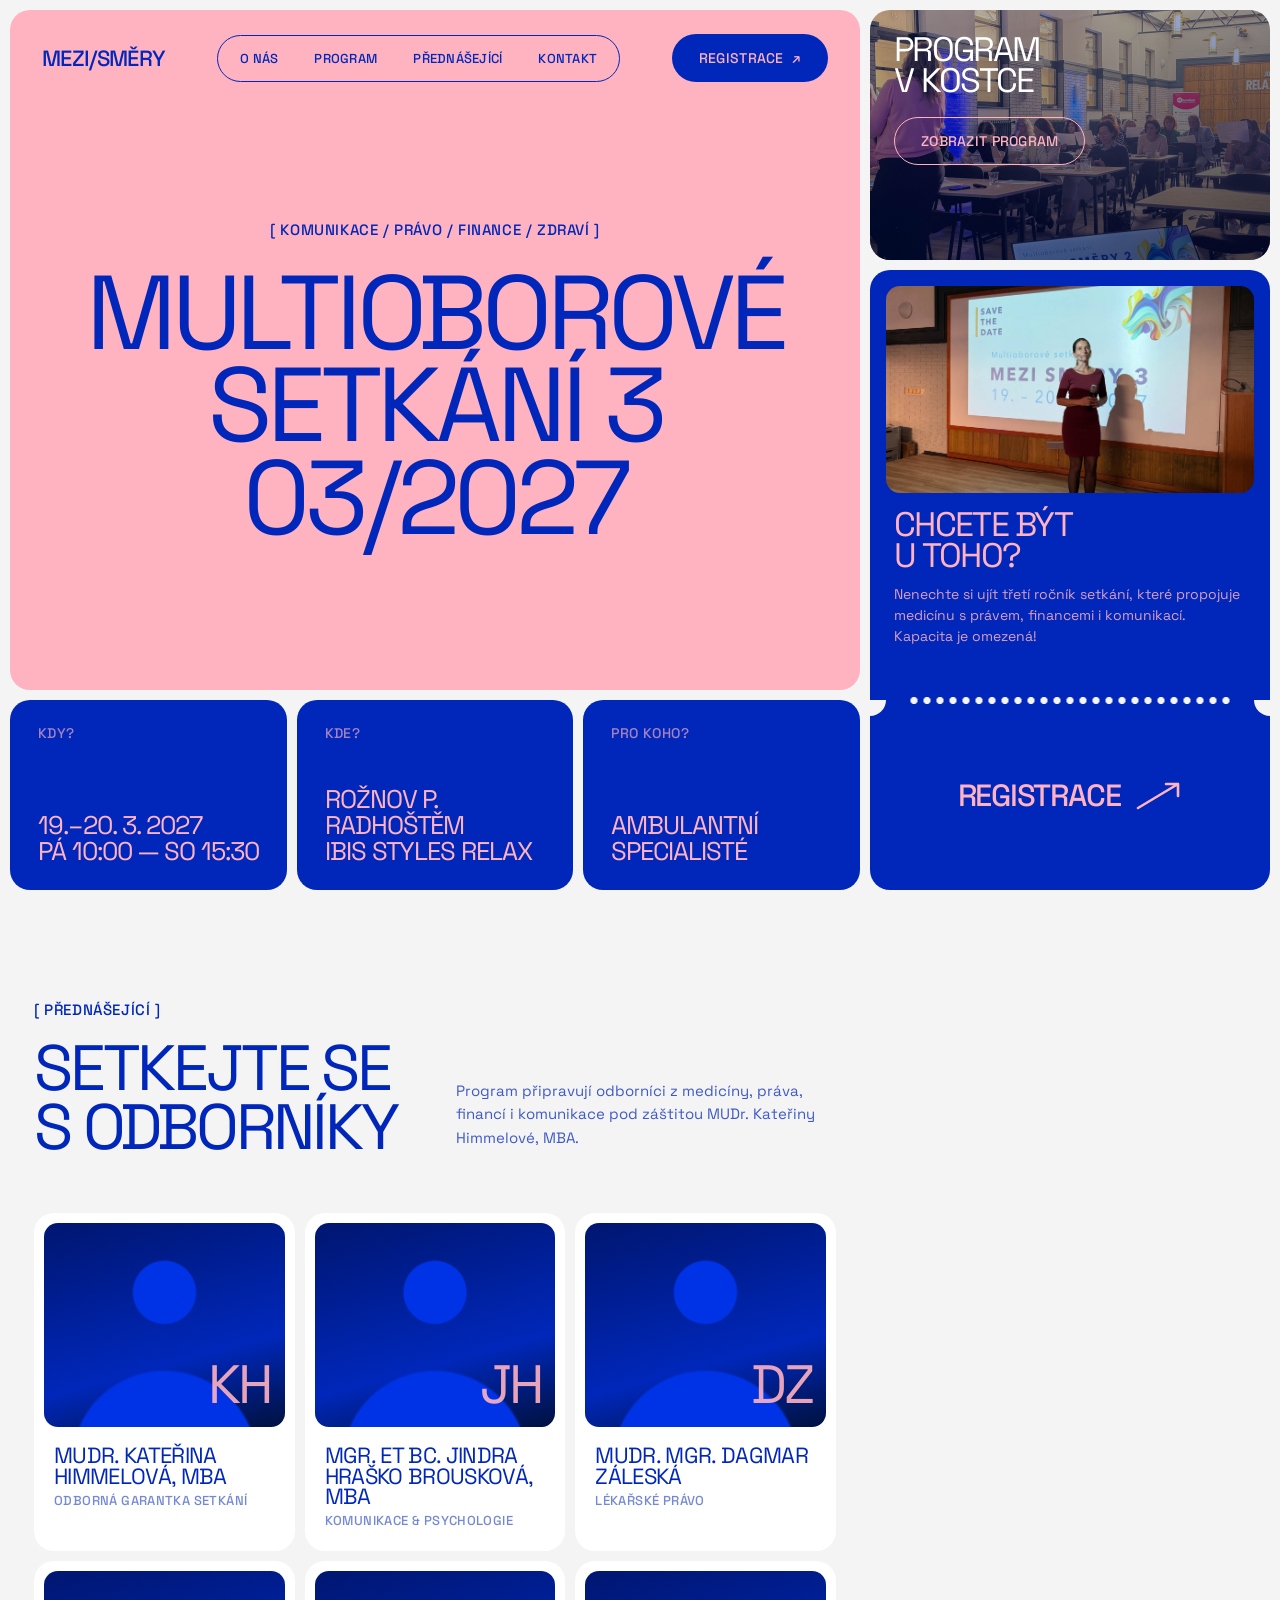
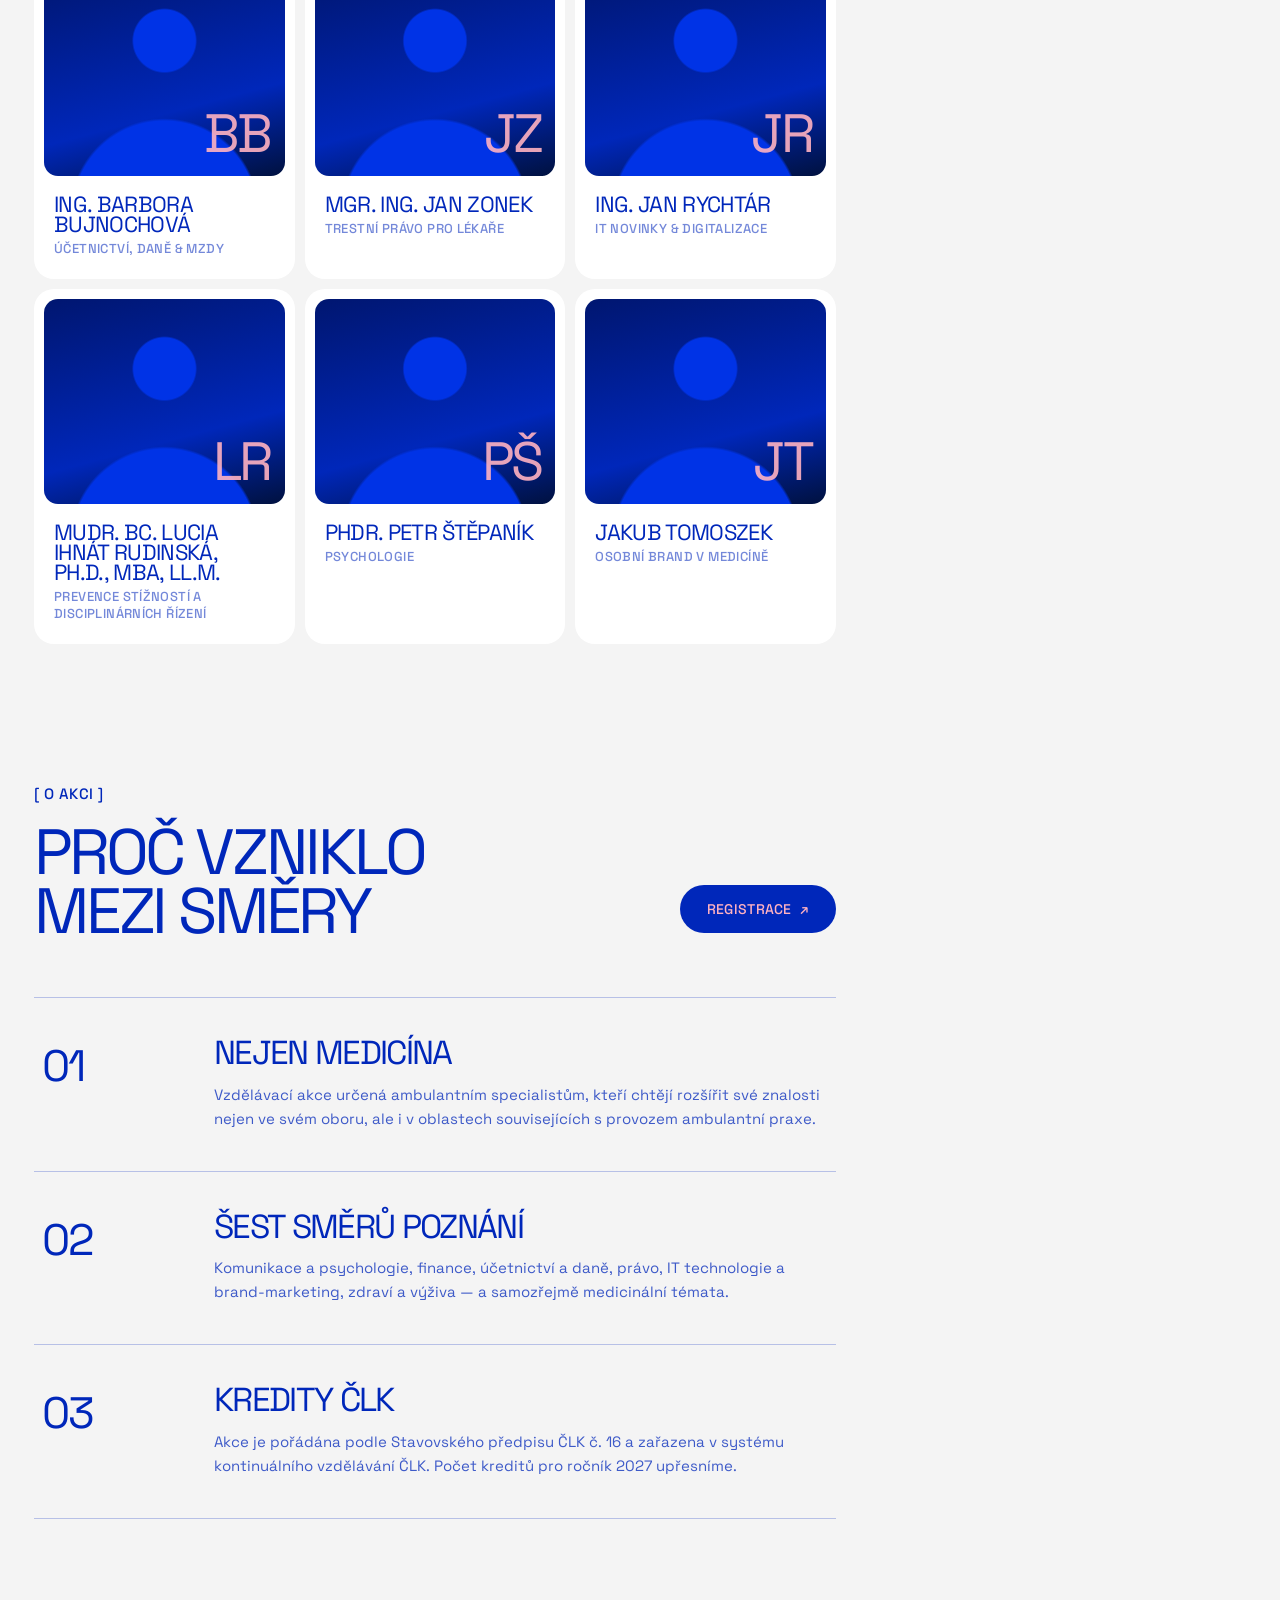
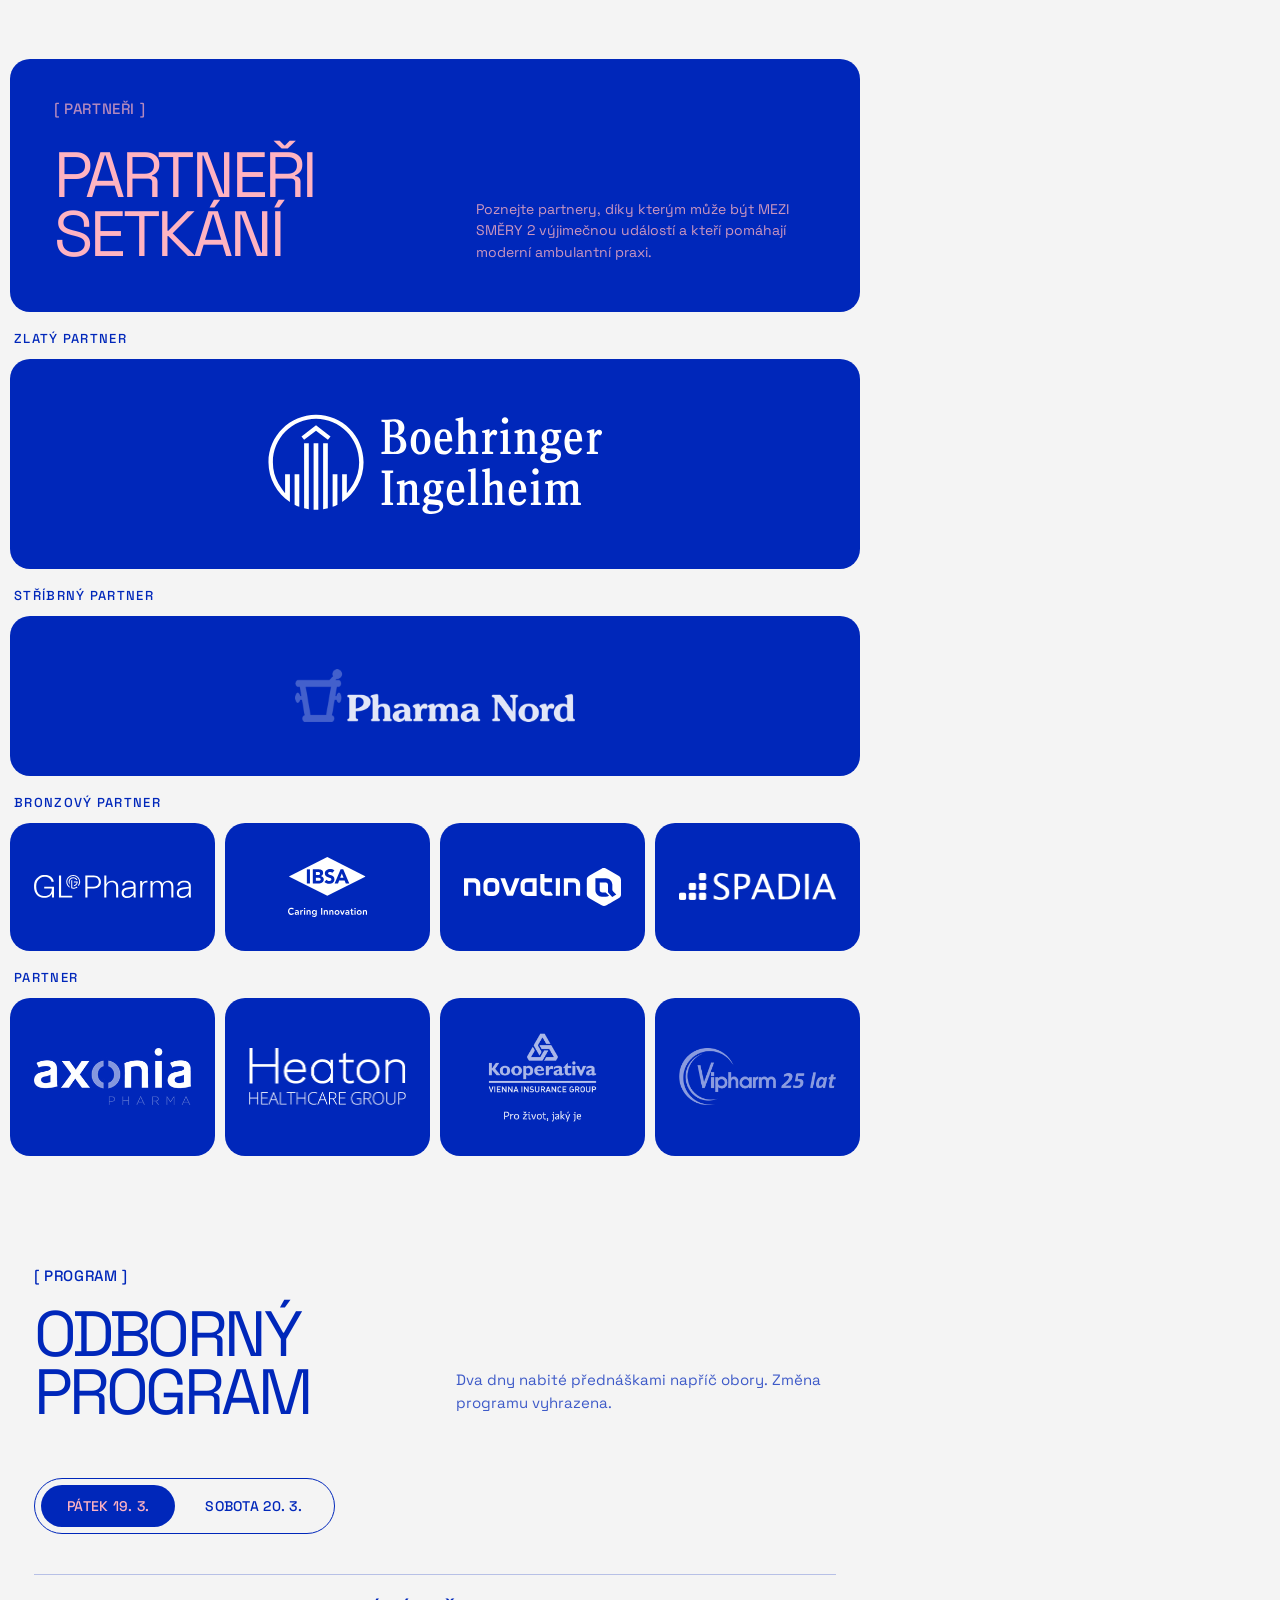
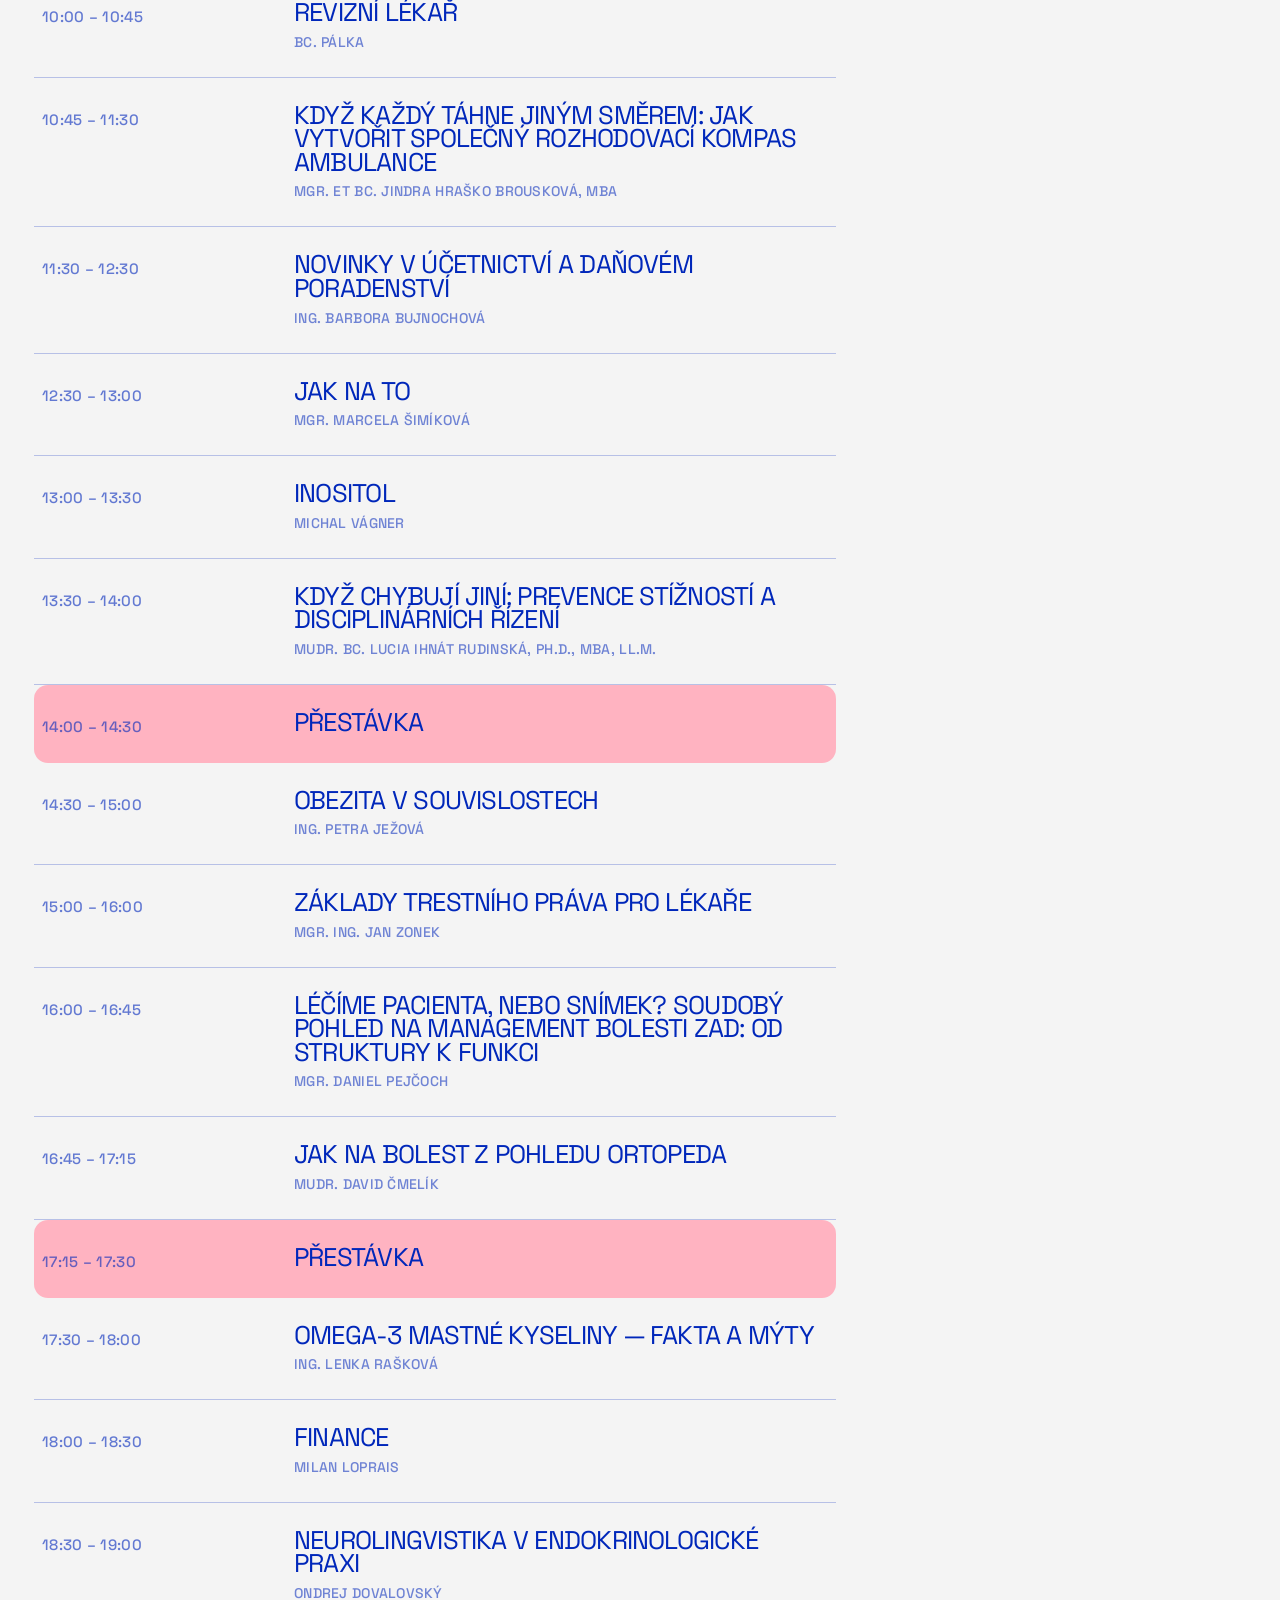
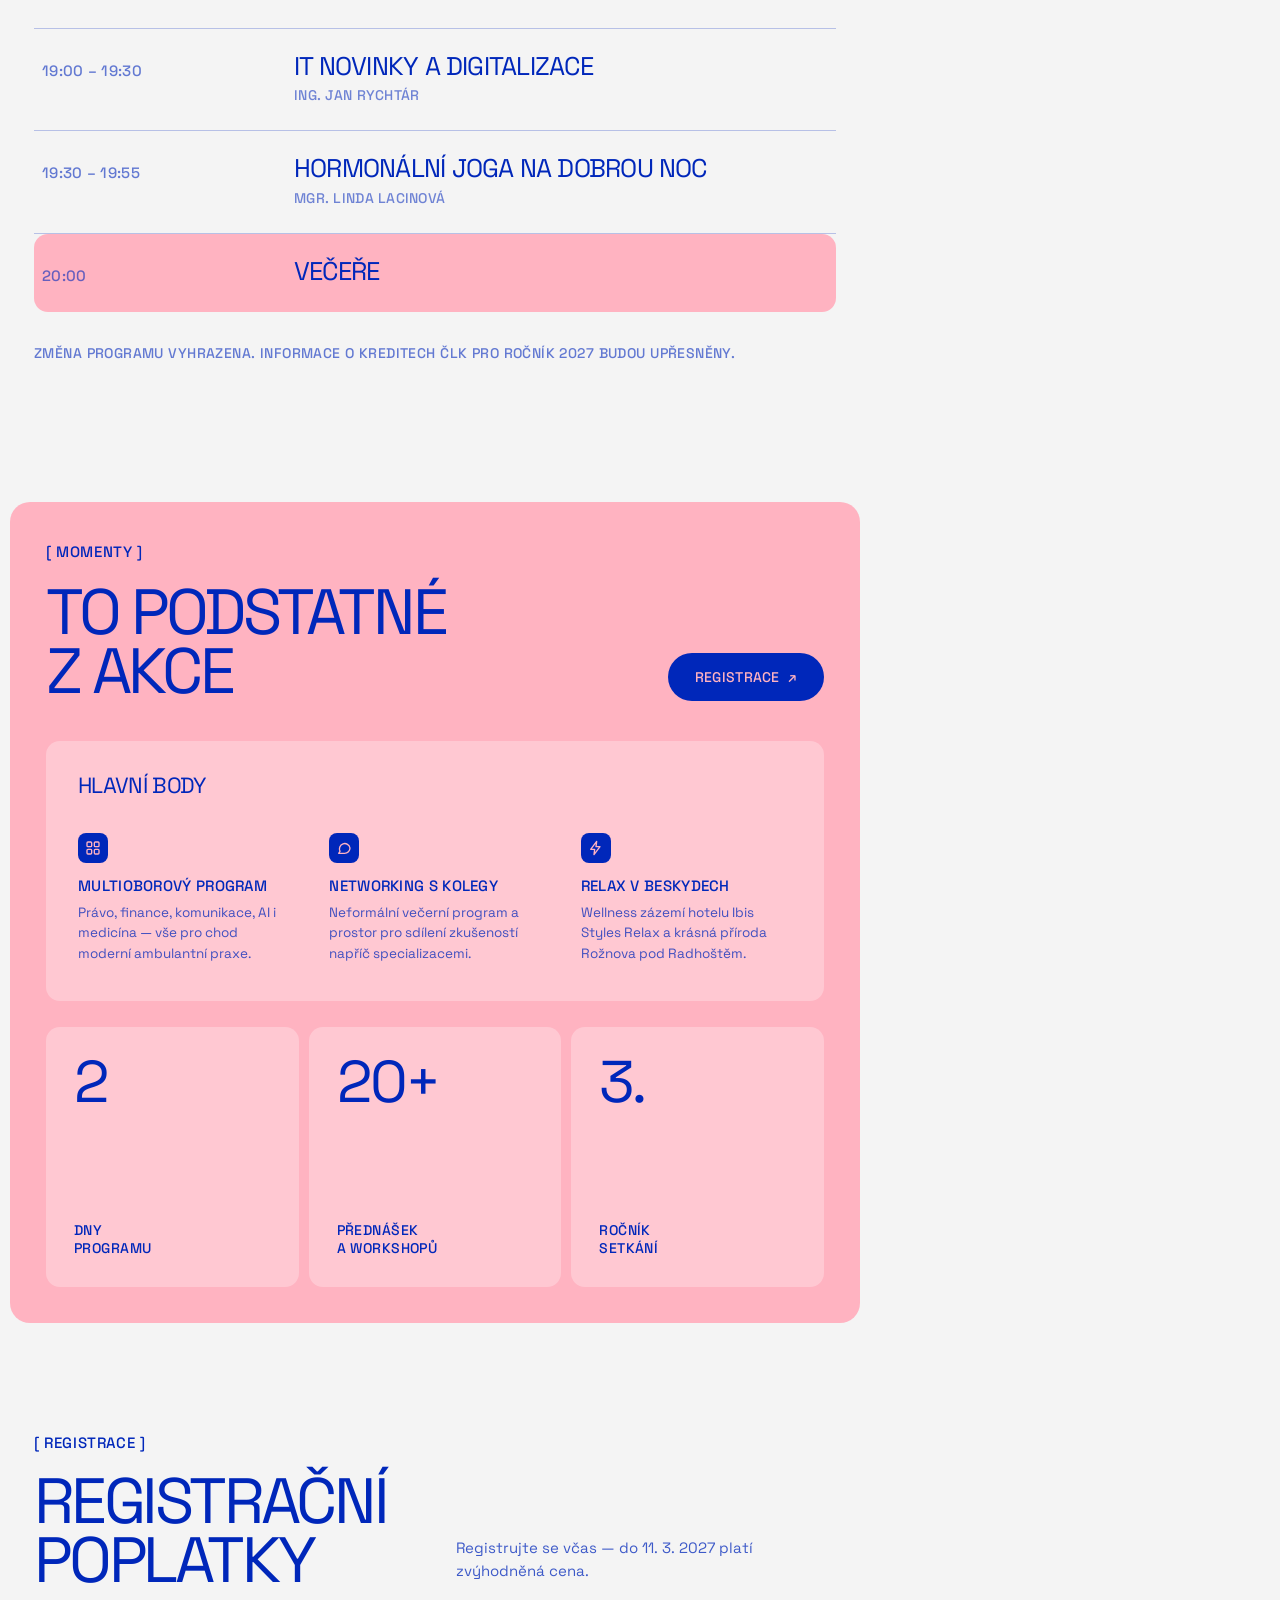
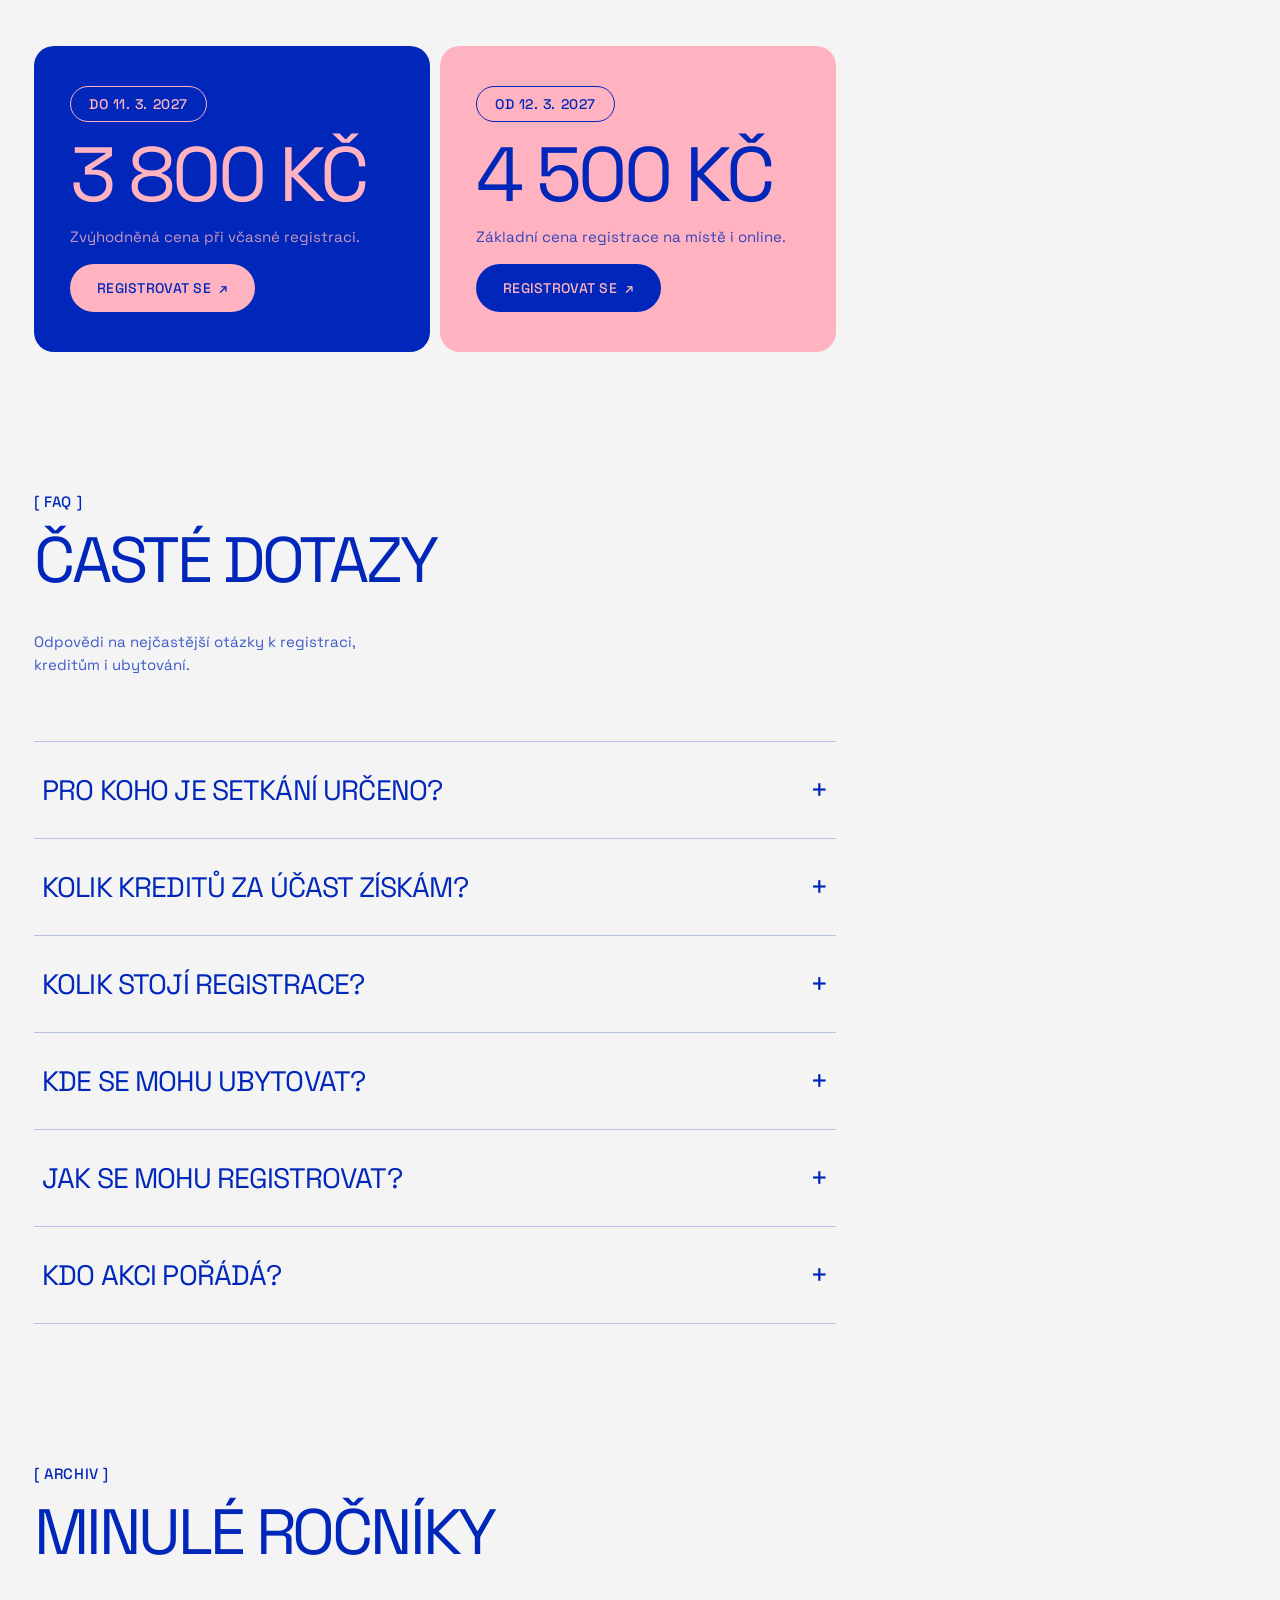
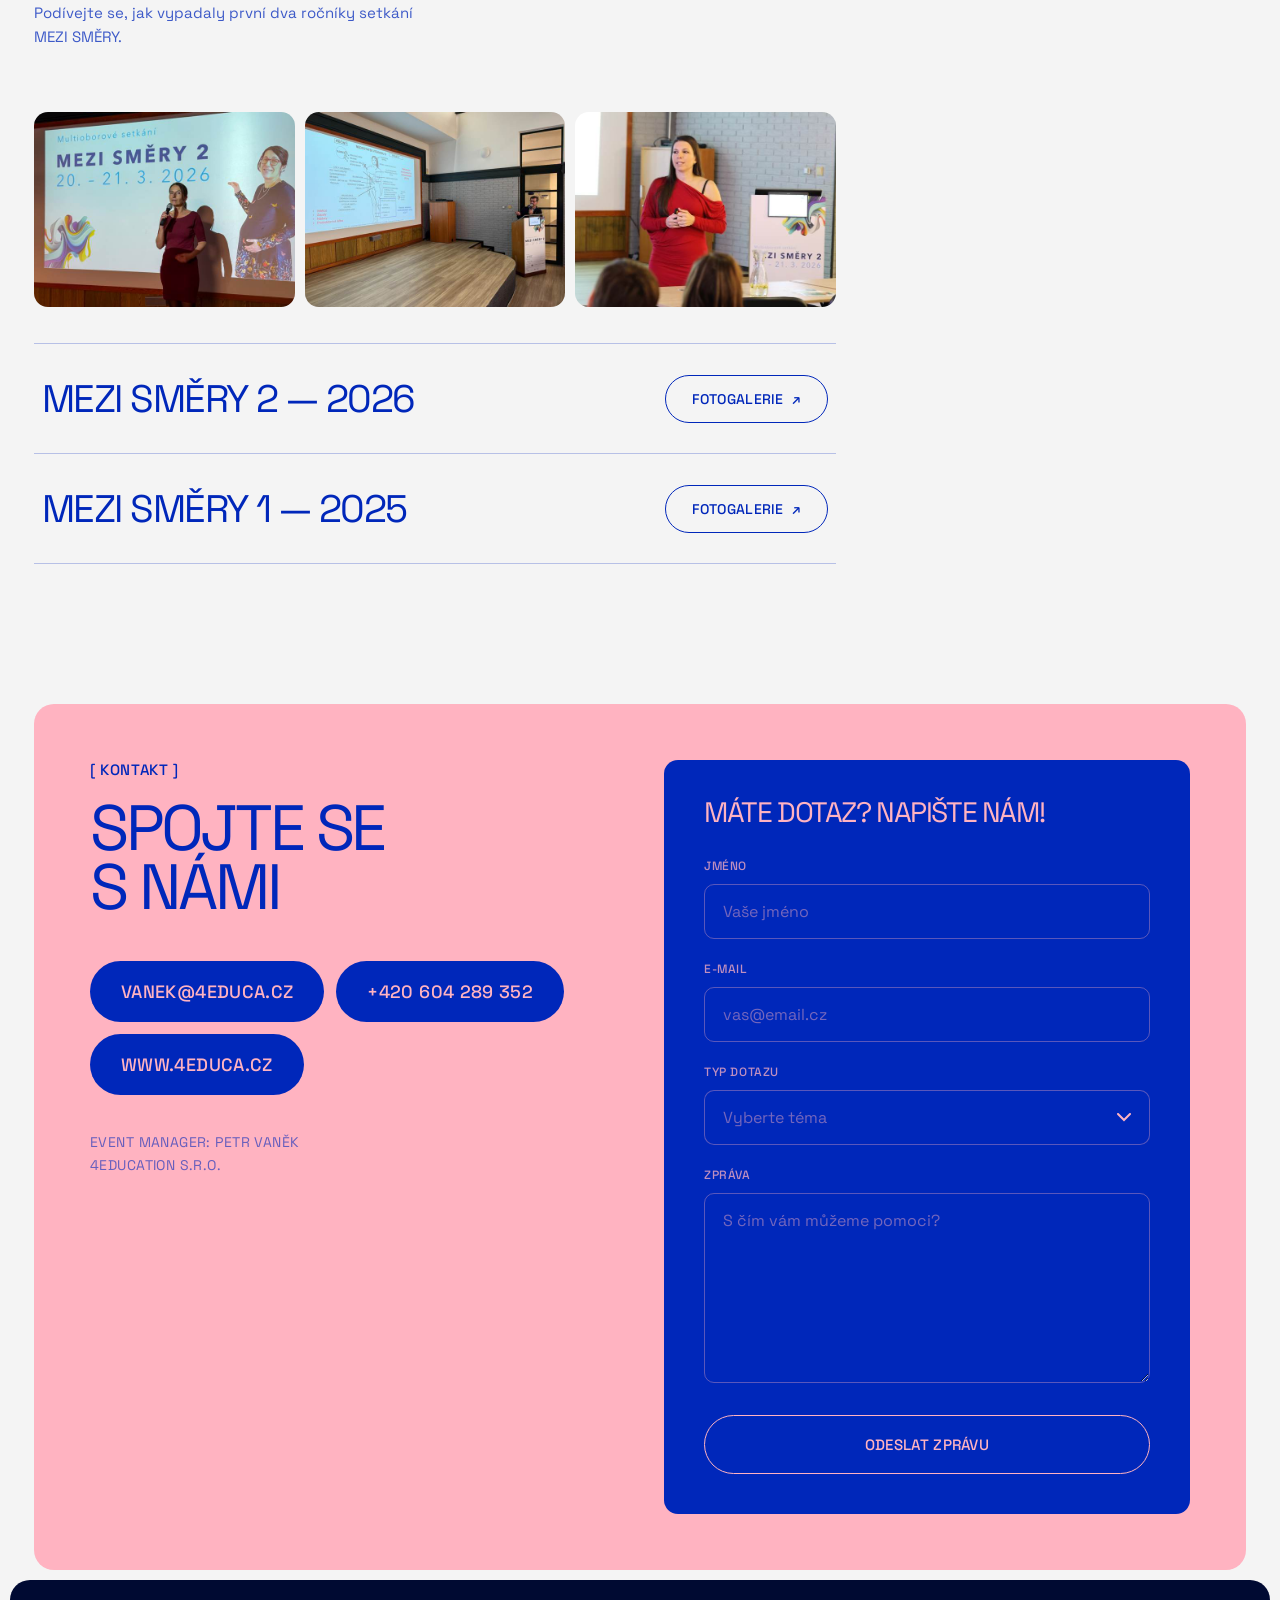
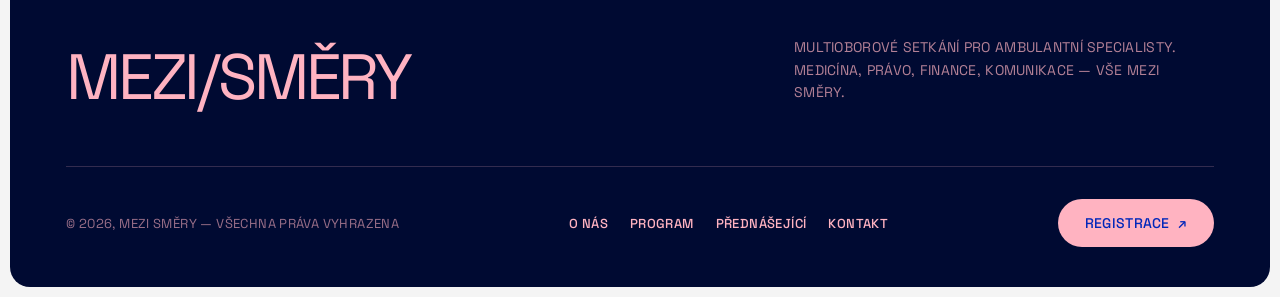
==== commit ff575687: "Oficiální loga partnerů (stažená z webů firem / Wikimedia), bílé verze pro modré dlaždice Co-Authore" ====
--- a/index.html
+++ b/index.html
@@ -8,7 +8,7 @@
   <link rel="preconnect" href="https://fonts.googleapis.com">
   <link rel="preconnect" href="https://fonts.gstatic.com" crossorigin>
   <link href="https://fonts.googleapis.com/css2?family=Space+Grotesk:wght@400;500&display=swap" rel="stylesheet">
-  <link rel="stylesheet" href="css/style.css?v=8">
+  <link rel="stylesheet" href="css/style.css?v=10">
   <link rel="icon" href="data:image/svg+xml,%3Csvg xmlns='http://www.w3.org/2000/svg' viewBox='0 0 32 32'%3E%3Crect width='32' height='32' rx='6' fill='%230027BA'/%3E%3Ctext x='16' y='22' font-family='sans-serif' font-size='14' fill='%23FFB3C1' text-anchor='middle'%3EM/S%3C/text%3E%3C/svg%3E">
 </head>
 <body>
@@ -166,13 +166,7 @@
           <span class="tier-label">ZLATÝ PARTNER</span>
           <div class="partner-logos tier-solo">
             <div class="partner-tile tile-gold">
-              <svg viewBox="0 0 360 84" aria-label="Boehringer Ingelheim">
-                <circle cx="42" cy="42" r="32" fill="none" stroke="currentColor" stroke-width="3.5"/>
-                <path d="M26 40 42 26l16 14" fill="none" stroke="currentColor" stroke-width="3" stroke-linecap="round" stroke-linejoin="round"/>
-                <path d="M30 44v14M36 44v14M42 44v14M48 44v14M54 44v14" stroke="currentColor" stroke-width="3" stroke-linecap="round"/>
-                <text x="92" y="38" font-size="28" letter-spacing="-.5" fill="currentColor" font-family="Space Grotesk, sans-serif" font-weight="500">Boehringer</text>
-                <text x="92" y="70" font-size="28" letter-spacing="-.5" fill="currentColor" font-family="Space Grotesk, sans-serif" font-weight="500">Ingelheim</text>
-              </svg>
+              <img class="partner-logo" src="img/partners/boehringer.svg" alt="Boehringer Ingelheim">
             </div>
           </div>
         </div>
@@ -181,12 +175,7 @@
           <span class="tier-label">STŘÍBRNÝ PARTNER</span>
           <div class="partner-logos tier-solo">
             <div class="partner-tile tile-silver">
-              <svg viewBox="0 0 300 70" aria-label="Pharma Nord">
-                <path d="M16 28h44l-7 16a16 16 0 0 1-30 0z" fill="none" stroke="currentColor" stroke-width="3" stroke-linejoin="round"/>
-                <path d="M52 10 36 28" stroke="currentColor" stroke-width="5" stroke-linecap="round"/>
-                <circle cx="54" cy="9" r="4" fill="currentColor"/>
-                <text x="76" y="47" font-size="27" letter-spacing="-.5" fill="currentColor" font-family="Space Grotesk, sans-serif" font-weight="500">Pharma Nord</text>
-              </svg>
+              <img class="partner-logo" src="img/partners/pharmanord.png" alt="Pharma Nord">
             </div>
           </div>
         </div>
@@ -195,34 +184,16 @@
           <span class="tier-label">BRONZOVÝ PARTNER</span>
           <div class="partner-logos">
             <div class="partner-tile">
-              <svg viewBox="0 0 210 52" aria-label="GL Pharma">
-                <text x="6" y="37" font-size="27" letter-spacing="-.5" fill="currentColor" font-family="Space Grotesk, sans-serif" font-weight="500">GL</text>
-                <circle cx="59" cy="26" r="11" fill="none" stroke="currentColor" stroke-width="2"/>
-                <text x="54.5" y="32" font-size="15" fill="currentColor" font-family="Space Grotesk, sans-serif">P</text>
-                <text x="80" y="37" font-size="27" letter-spacing="-.5" fill="currentColor" font-family="Space Grotesk, sans-serif">Pharma</text>
-              </svg>
+              <img class="partner-logo" src="img/partners/glpharma.svg" alt="G.L. Pharma">
             </div>
             <div class="partner-tile" style="--d:.06s">
-              <svg viewBox="0 0 210 60" aria-label="IBSA">
-                <polygon points="105,5 196,30 105,55 14,30" fill="none" stroke="currentColor" stroke-width="3" stroke-linejoin="round"/>
-                <text x="105" y="39" text-anchor="middle" font-size="24" letter-spacing="4" fill="currentColor" font-family="Space Grotesk, sans-serif" font-weight="500">IBSA</text>
-              </svg>
+              <img class="partner-logo no-filter" src="img/partners/ibsa.svg" alt="IBSA">
             </div>
             <div class="partner-tile" style="--d:.12s">
-              <svg viewBox="0 0 240 56" aria-label="Novatin">
-                <text x="6" y="39" font-size="30" letter-spacing="-.5" fill="currentColor" font-family="Space Grotesk, sans-serif" font-weight="500">novatin</text>
-                <polygon points="213,10 231,20 231,38 213,48 195,38 195,20" fill="none" stroke="currentColor" stroke-width="3" stroke-linejoin="round"/>
-                <text x="207" y="36" font-size="17" fill="currentColor" font-family="Space Grotesk, sans-serif" font-weight="500">n</text>
-              </svg>
+              <img class="partner-logo no-filter" src="img/partners/novatin.svg" alt="Novatin">
             </div>
             <div class="partner-tile" style="--d:.18s">
-              <svg viewBox="0 0 240 56" aria-label="Spadia">
-                <rect x="10" y="30" width="9" height="9" fill="currentColor"/>
-                <rect x="22" y="30" width="9" height="9" fill="currentColor"/>
-                <rect x="22" y="18" width="9" height="9" fill="currentColor"/>
-                <rect x="34" y="18" width="9" height="9" fill="currentColor"/>
-                <text x="56" y="40" font-size="28" letter-spacing="1" fill="currentColor" font-family="Space Grotesk, sans-serif" font-weight="500">SPADIA</text>
-              </svg>
+              <img class="partner-logo no-filter" src="img/partners/spadia.png" alt="SPADIA">
             </div>
           </div>
         </div>
@@ -231,30 +202,16 @@
           <span class="tier-label">PARTNER</span>
           <div class="partner-logos">
             <div class="partner-tile">
-              <svg viewBox="0 0 210 62" aria-label="Axonia Pharma">
-                <text x="6" y="36" font-size="29" letter-spacing="-.5" fill="currentColor" font-family="Space Grotesk, sans-serif" font-weight="500">ax
-                <tspan font-weight="400">o</tspan>nia</text>
-                <text x="8" y="56" font-size="10" letter-spacing="5" fill="currentColor" font-family="Space Grotesk, sans-serif">PHARMA</text>
-              </svg>
+              <img class="partner-logo no-filter" src="img/partners/axonia.png" alt="Axonia Pharma">
             </div>
             <div class="partner-tile" style="--d:.06s">
-              <svg viewBox="0 0 210 52" aria-label="Heaton">
-                <text x="6" y="38" font-size="32" letter-spacing="2" fill="currentColor" font-family="Space Grotesk, sans-serif" font-weight="400">Heaton</text>
-              </svg>
+              <img class="partner-logo no-filter" src="img/partners/heaton.png" alt="Heaton">
             </div>
             <div class="partner-tile" style="--d:.12s">
-              <svg viewBox="0 0 250 64" aria-label="Kooperativa Vienna Insurance Group">
-                <path d="M12 36 27 12l15 24z" fill="none" stroke="currentColor" stroke-width="2.6" stroke-linejoin="round"/>
-                <path d="M20 36l7-11 7 11" fill="none" stroke="currentColor" stroke-width="2.2" stroke-linejoin="round"/>
-                <text x="52" y="31" font-size="21" letter-spacing="-.3" fill="currentColor" font-family="Space Grotesk, sans-serif" font-weight="500">Kooperativa</text>
-                <text x="52" y="52" font-size="9.5" letter-spacing="2.4" fill="currentColor" font-family="Space Grotesk, sans-serif">VIENNA INSURANCE GROUP</text>
-              </svg>
+              <img class="partner-logo no-filter logo-tall" src="img/partners/kooperativa.png" alt="Kooperativa Vienna Insurance Group">
             </div>
             <div class="partner-tile" style="--d:.18s">
-              <svg viewBox="0 0 240 64" aria-label="Vipharm — Partner lékařů a pacientů">
-                <text x="6" y="38" font-size="31" letter-spacing="-.5" fill="currentColor" font-family="Space Grotesk, sans-serif" font-weight="500" font-style="italic">Vipharm</text>
-                <text x="8" y="58" font-size="11" letter-spacing=".4" fill="currentColor" font-family="Space Grotesk, sans-serif">Partner lékařů a pacientů</text>
-              </svg>
+              <img class="partner-logo no-filter" src="img/partners/vipharm.png" alt="Vipharm — Partner lékařů a pacientů">
             </div>
           </div>
         </div>
--- a/css/style.css
+++ b/css/style.css
@@ -444,6 +444,14 @@
     rgba(255,255,255,.45);
 }
 
+.quote-photo {
+  width: 100%;
+  aspect-ratio: 3 / 4;
+  object-fit: cover;
+  border-radius: var(--radius-sm);
+  display: block;
+}
+
 .quote-text {
   font-size: clamp(22px, 2.3vw, 34px);
   line-height: 1.15;
@@ -851,11 +859,25 @@
   height: auto;
 }
 
+/* oficiální loga — tmavá/barevná se filtrem převedou na bílou,
+   .no-filter jsou už bílá (nebo mají vlastní barvy pro modrý podklad) */
+.partner-logo {
+  display: block;
+  width: auto;
+  max-width: min(100%, 180px);
+  max-height: 60px;
+  filter: brightness(0) invert(1);
+}
+.partner-logo.no-filter { filter: none; }
+.partner-logo.logo-tall { max-height: 90px; }
+
 .tile-gold { min-height: 210px; }
 .tile-gold svg { max-width: 360px; }
+.tile-gold .partner-logo { max-width: min(100%, 340px); max-height: 120px; }
 
 .tile-silver { min-height: 160px; }
 .tile-silver svg { max-width: 300px; }
+.tile-silver .partner-logo { max-width: min(100%, 280px); max-height: 80px; }
 
 /* ============================================================
    PROGRAM
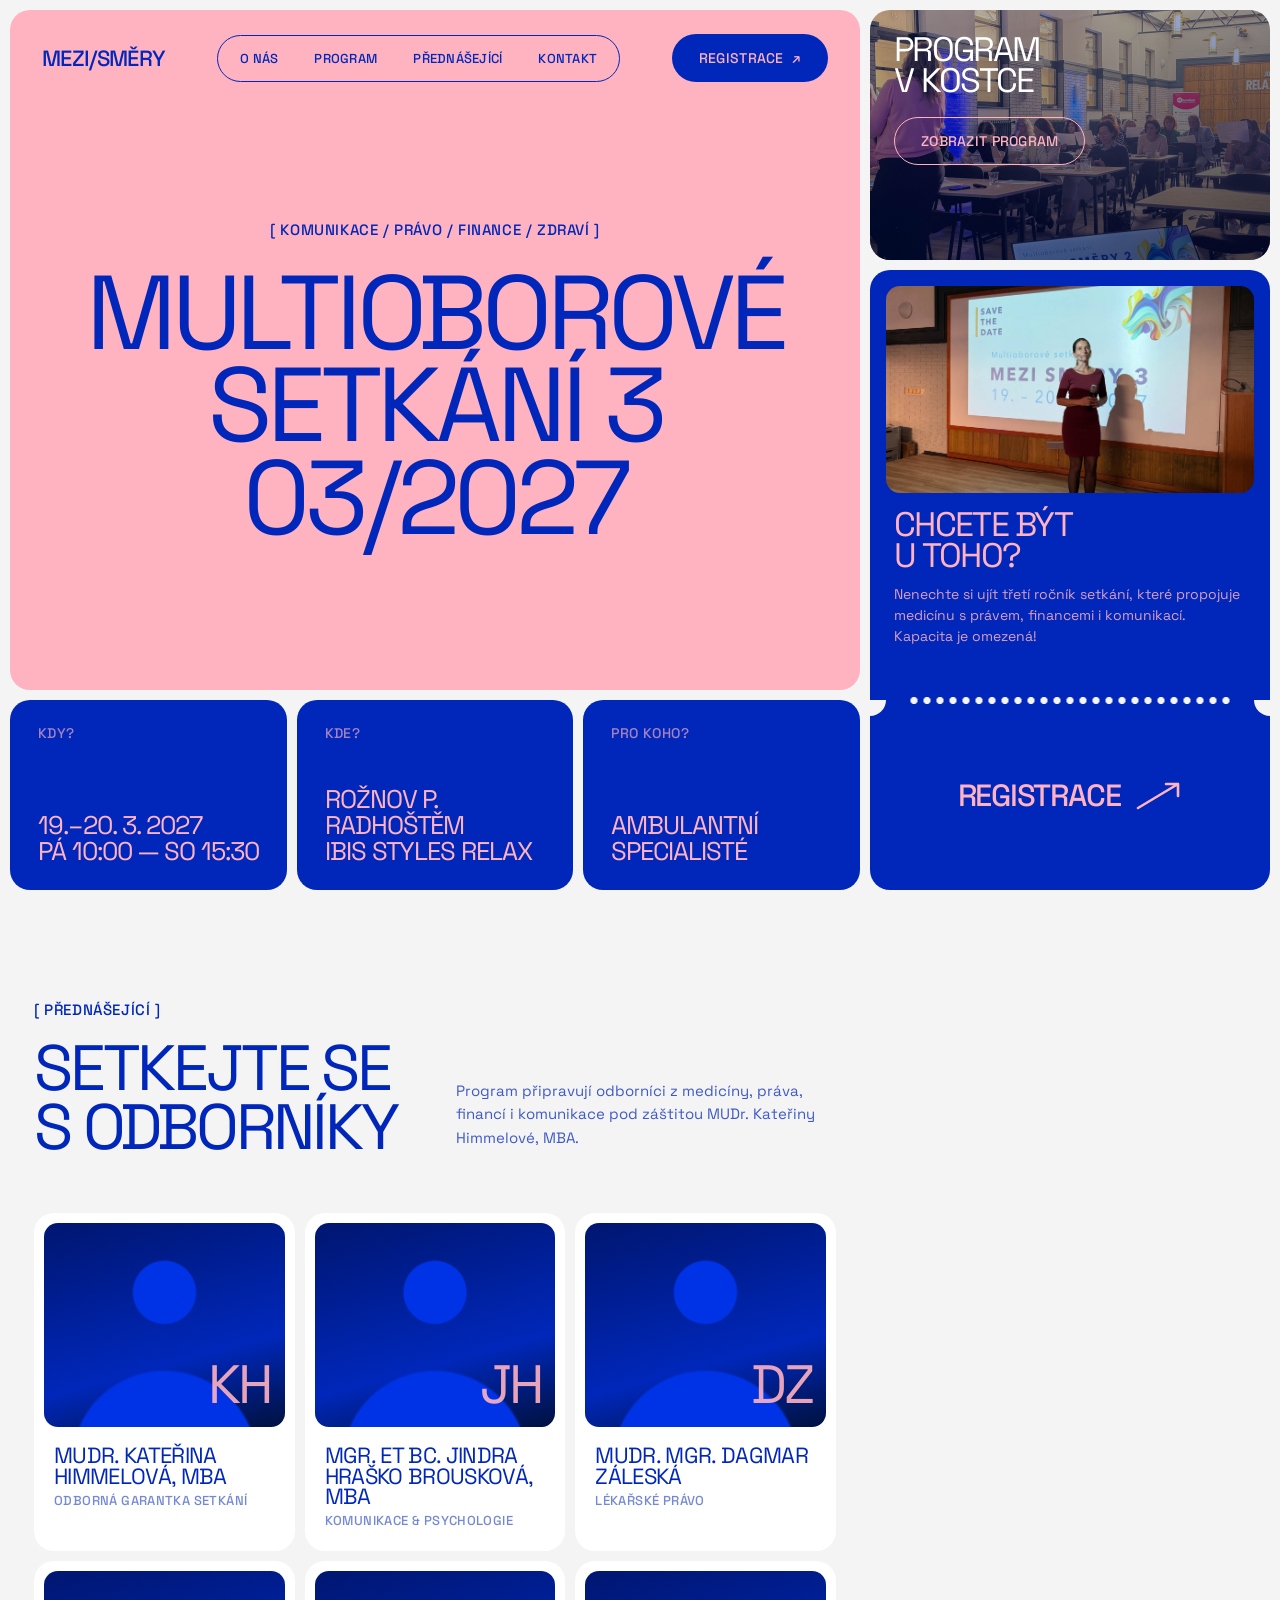
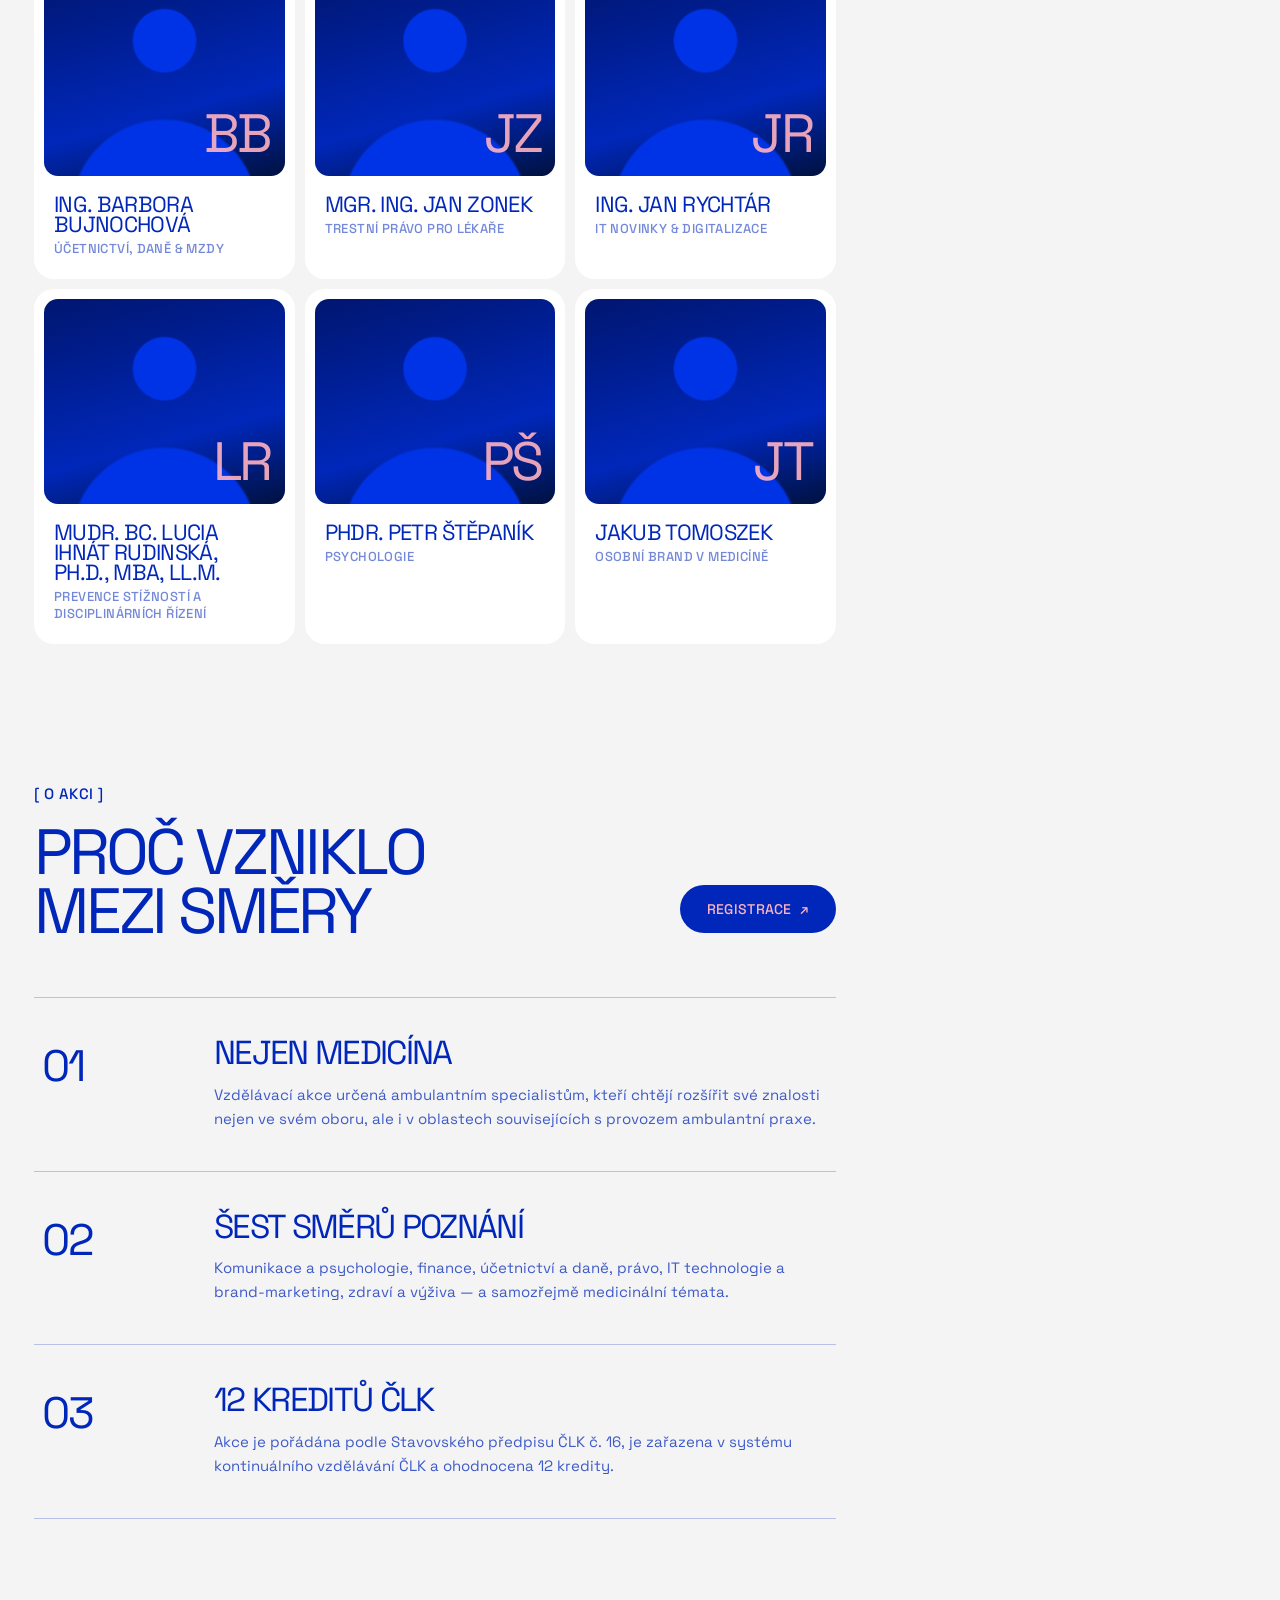
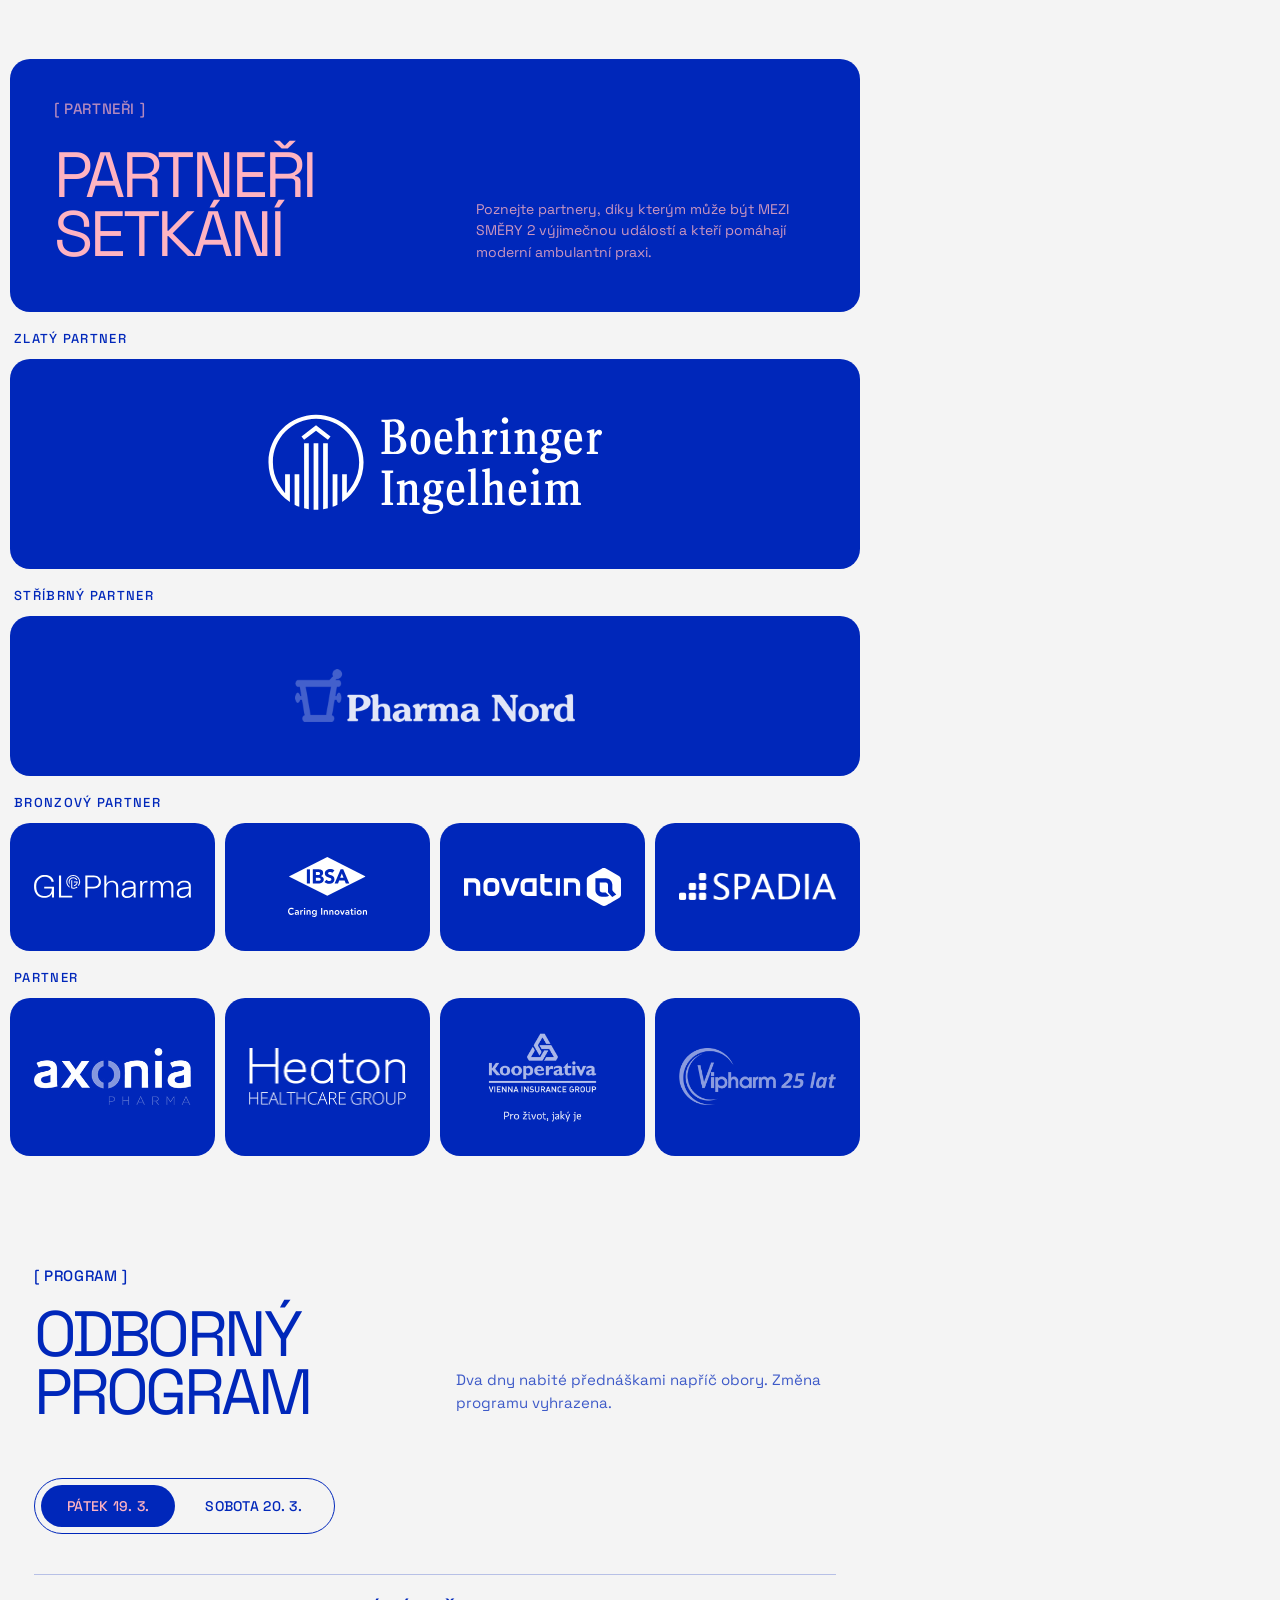
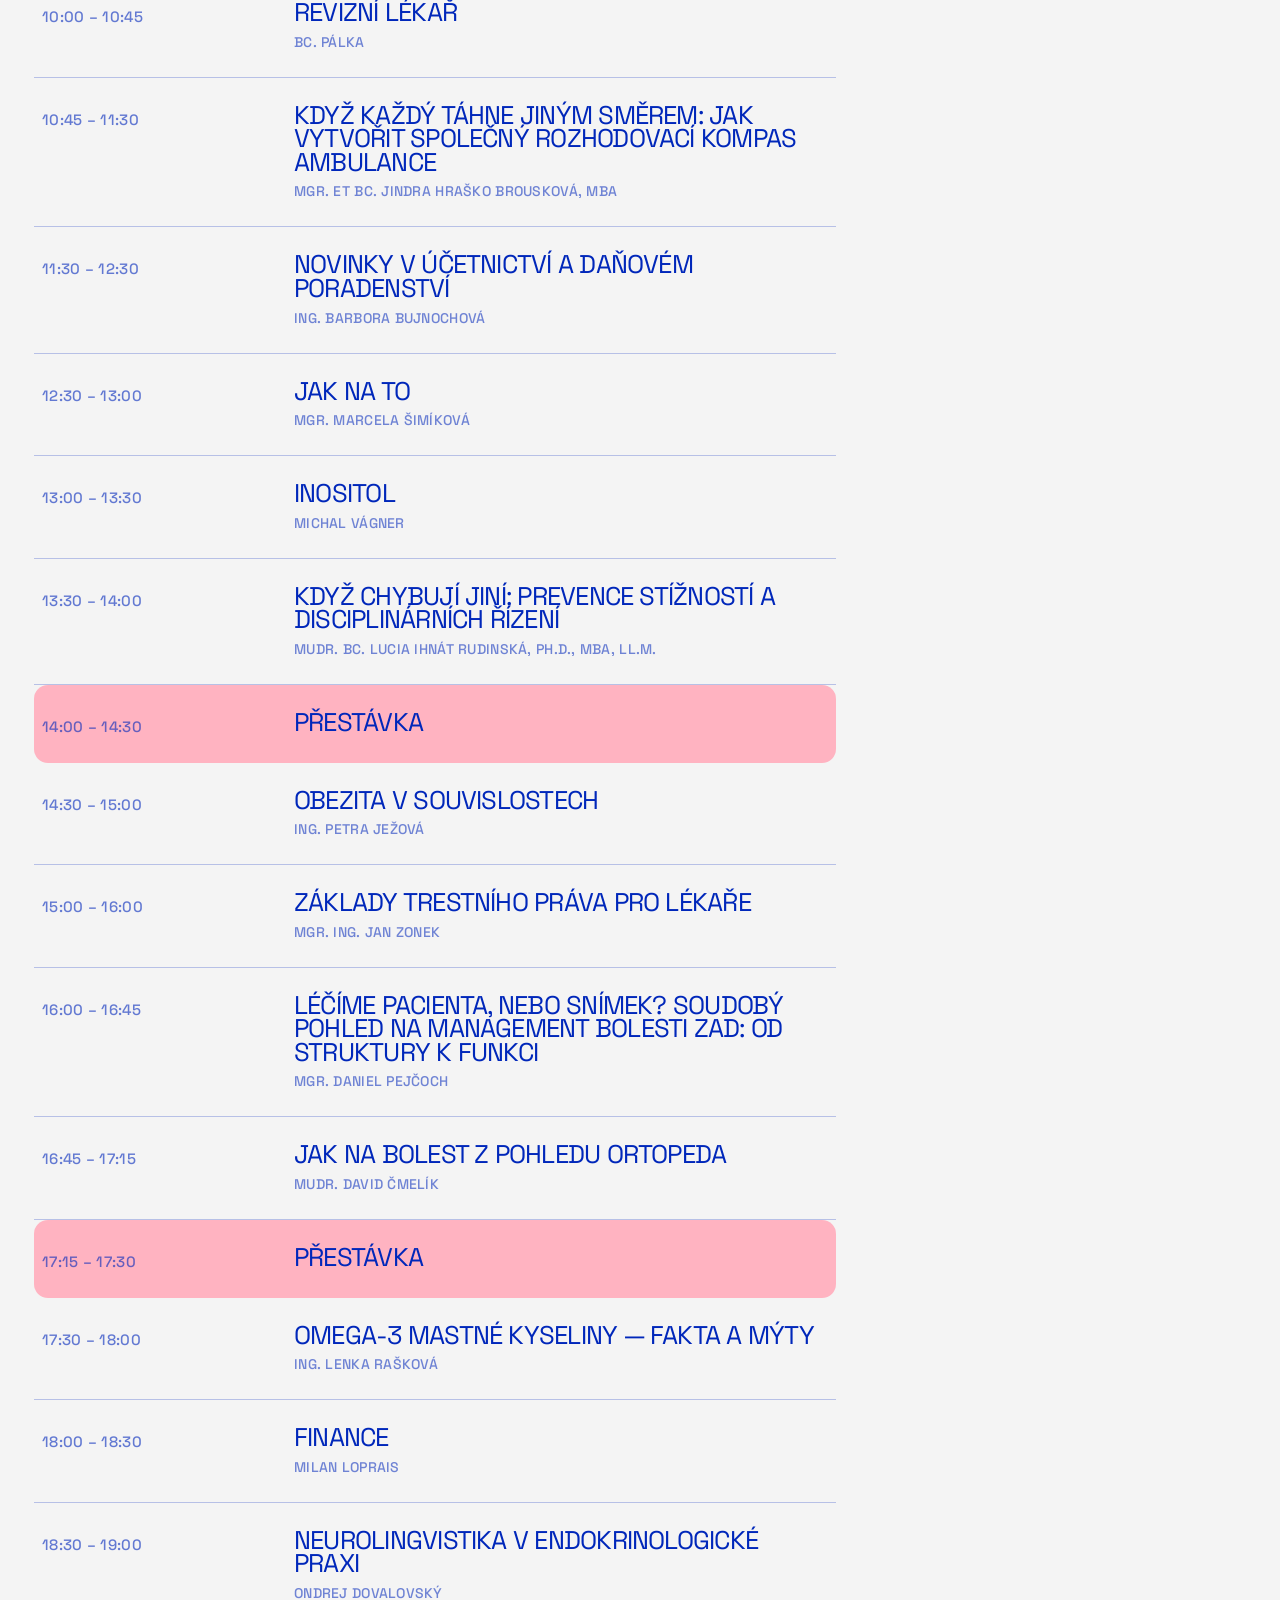
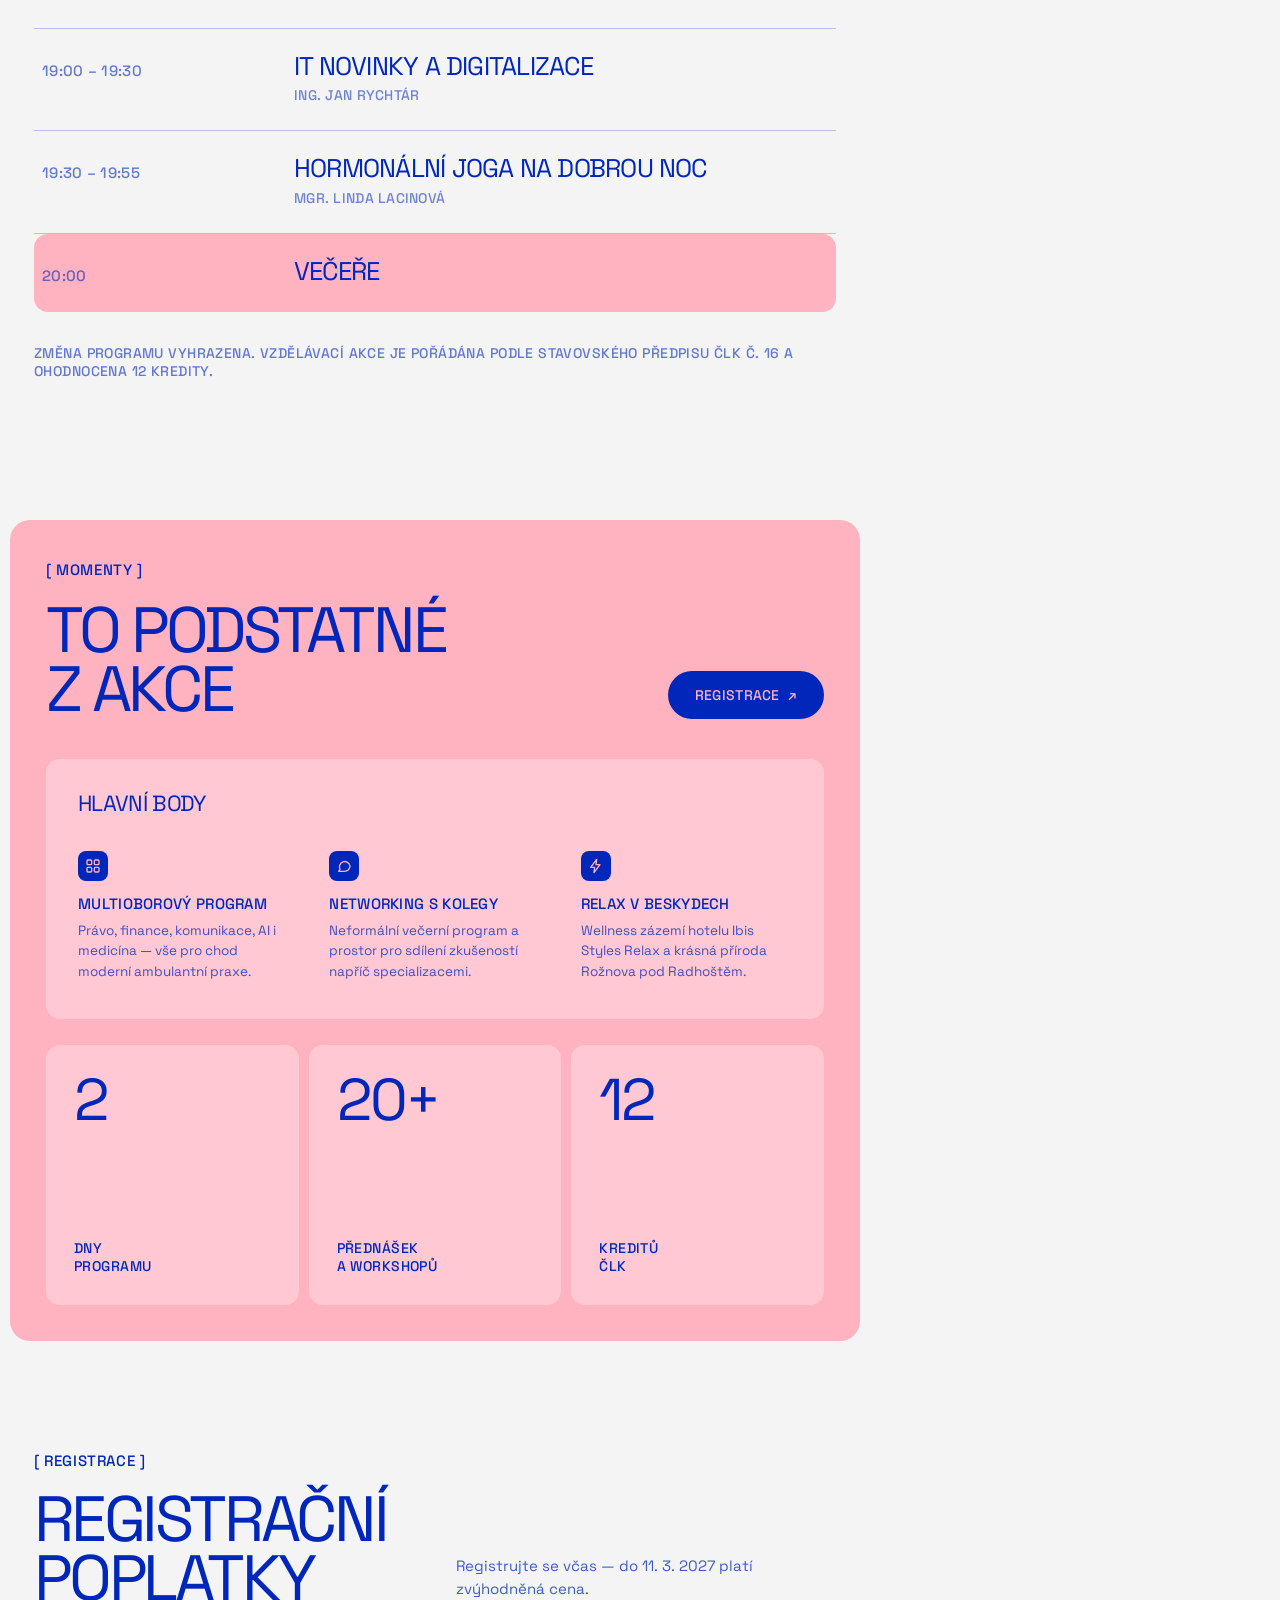
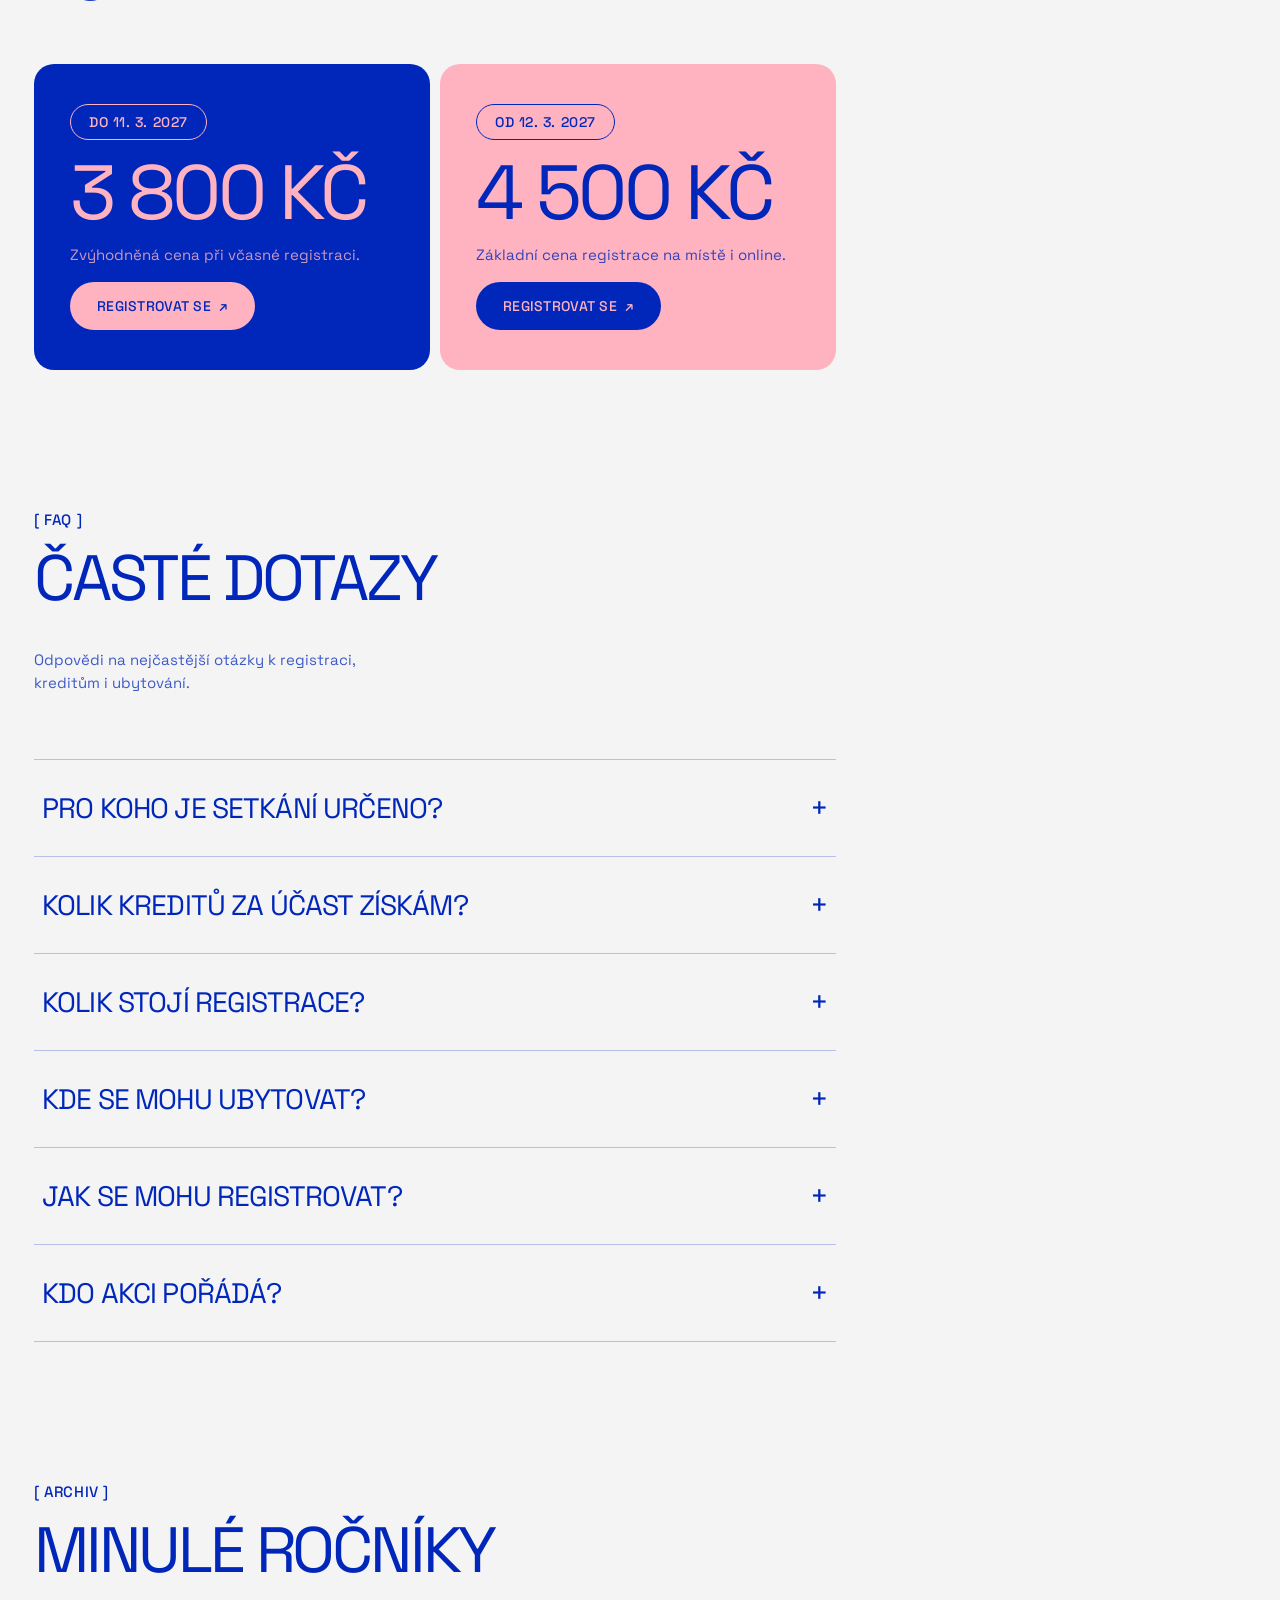
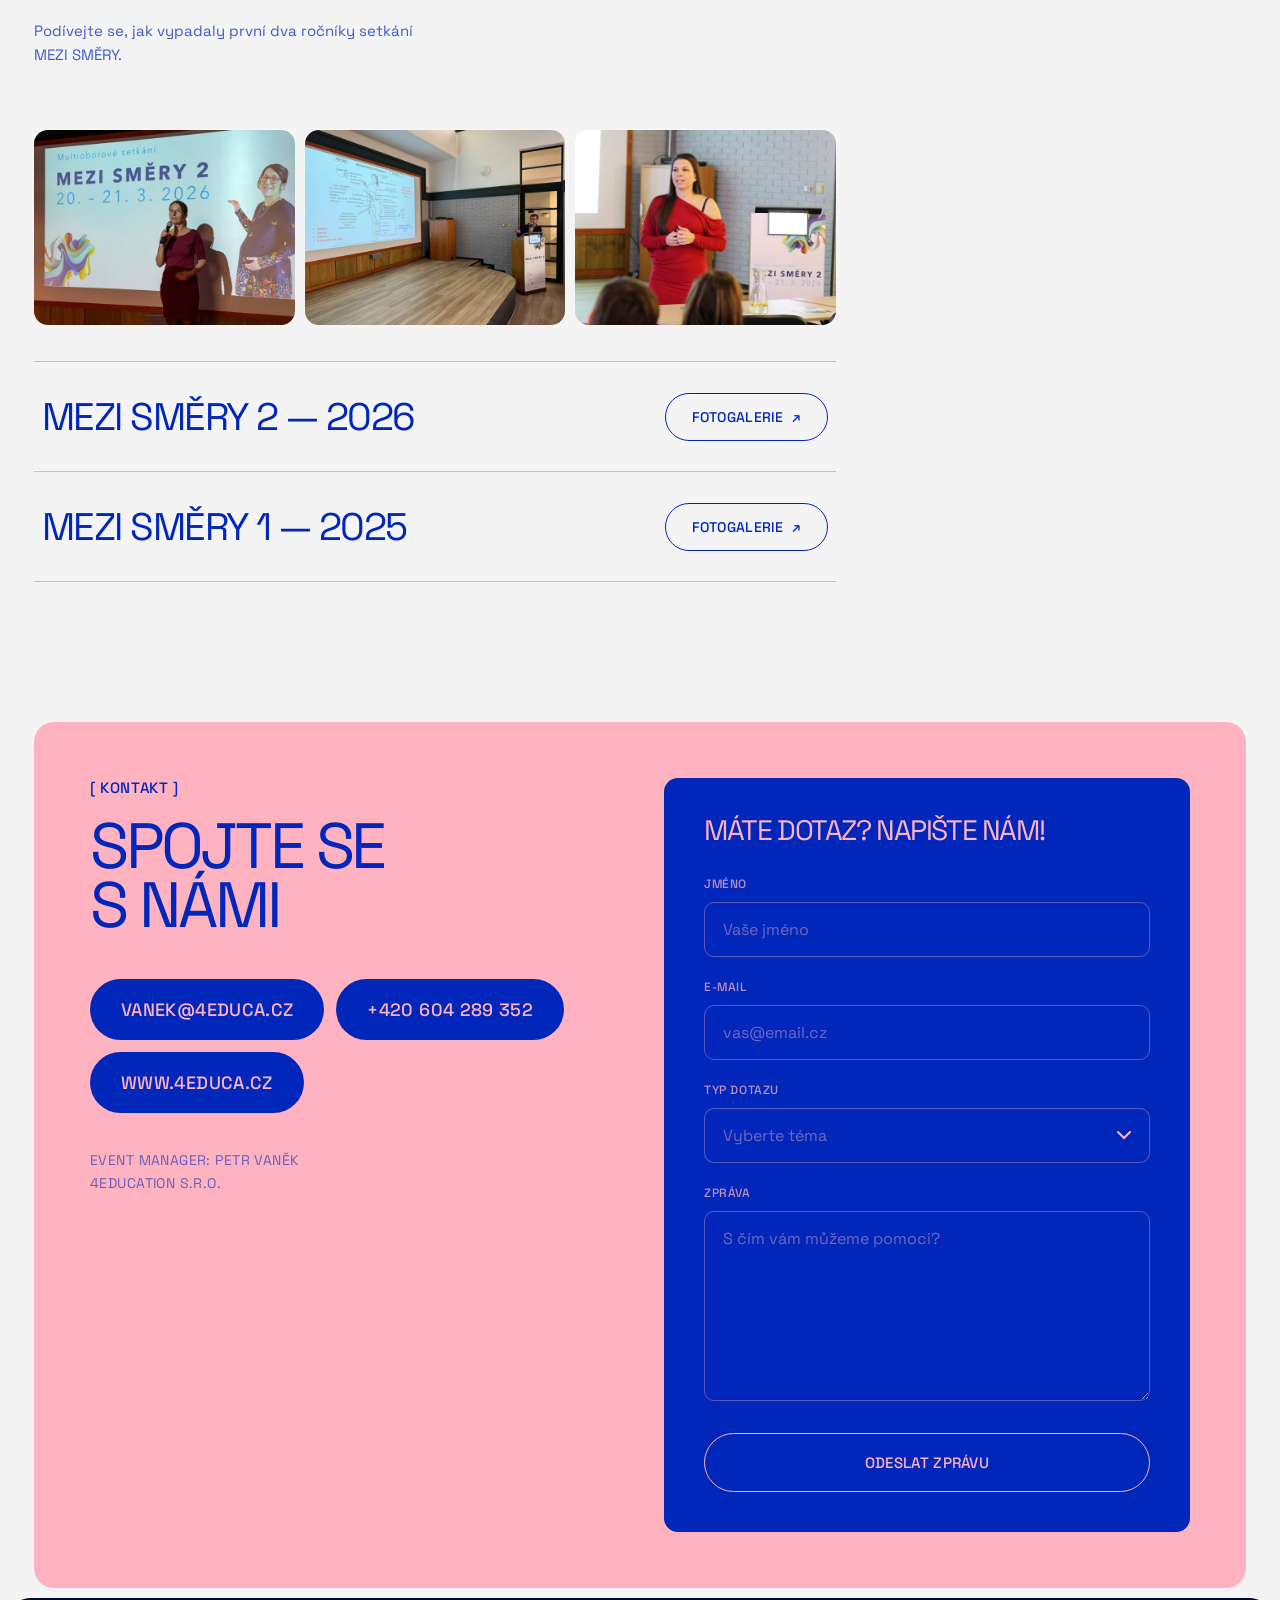
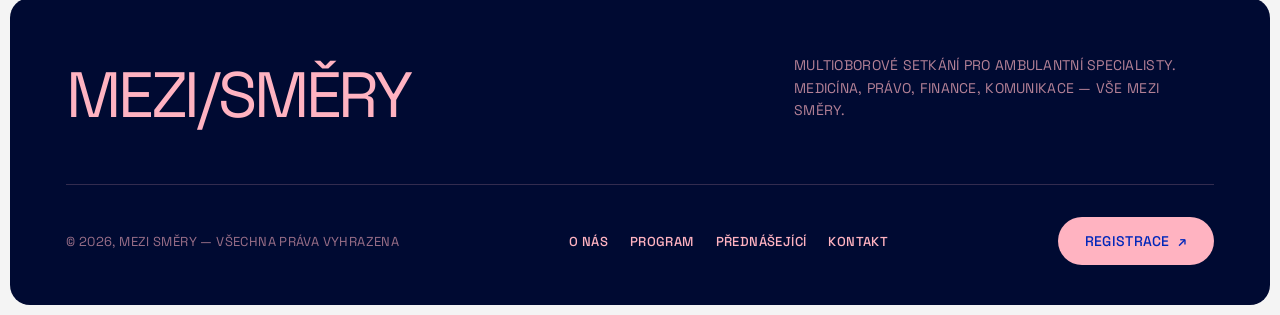
==== commit d61470a9: "12 kreditů ČLK pro ročník 2027 + CNAME pro doménu mezismery.cz Co-Authored-By: Claude Fable 5 <norep" ====
--- a/index.html
+++ b/index.html
@@ -146,8 +146,8 @@
           <div class="about-row reveal">
             <span class="about-num">03</span>
             <div class="about-body">
-              <h3>KREDITY ČLK</h3>
-              <p>Akce je pořádána podle Stavovského předpisu ČLK č. 16 a zařazena v systému kontinuálního vzdělávání ČLK. Počet kreditů pro ročník 2027 upřesníme.</p>
+              <h3>12 KREDITŮ ČLK</h3>
+              <p>Akce je pořádána podle Stavovského předpisu ČLK č. 16, je zařazena v systému kontinuálního vzdělávání ČLK a ohodnocena 12 kredity.</p>
             </div>
           </div>
         </div>
@@ -264,7 +264,7 @@
           <div class="agenda-row reveal"><span class="a-time">15:00 – 15:30</span><div class="a-body"><h4>NEJEN MEDICINÁLNÍ KONOPÍ</h4><p>Mgr. Petr Polanský</p></div></div>
         </div>
 
-        <p class="agenda-note reveal">Změna programu vyhrazena. Informace o kreditech ČLK pro ročník 2027 budou upřesněny.</p>
+        <p class="agenda-note reveal">Změna programu vyhrazena. Vzdělávací akce je pořádána podle Stavovského předpisu ČLK č. 16 a ohodnocena 12 kredity.</p>
       </section>
 
       <!-- ---------- EVENT ESSENTIALS (podle šablony) ---------- -->
@@ -314,8 +314,8 @@
             <span class="stat-label">PŘEDNÁŠEK<br>A WORKSHOPŮ</span>
           </div>
           <div class="ess-stat">
-            <span class="stat-num">3.</span>
-            <span class="stat-label">ROČNÍK<br>SETKÁNÍ</span>
+            <span class="stat-num">12</span>
+            <span class="stat-label">KREDITŮ<br>ČLK</span>
           </div>
         </div>
       </section>
@@ -363,7 +363,7 @@
           </details>
           <details class="faq-item reveal">
             <summary>KOLIK KREDITŮ ZA ÚČAST ZÍSKÁM? <span class="faq-icon">+</span></summary>
-            <p>Vzdělávací akce je pořádána podle Stavovského předpisu ČLK č. 16 a zařazena v systému kontinuálního vzdělávání ČLK. Přesný počet kreditů pro ročník 2027 upřesníme.</p>
+            <p>Vzdělávací akce je pořádána podle Stavovského předpisu ČLK č. 16, je zařazena v systému kontinuálního vzdělávání ČLK a ohodnocena 12 kredity.</p>
           </details>
           <details class="faq-item reveal">
             <summary>KOLIK STOJÍ REGISTRACE? <span class="faq-icon">+</span></summary>
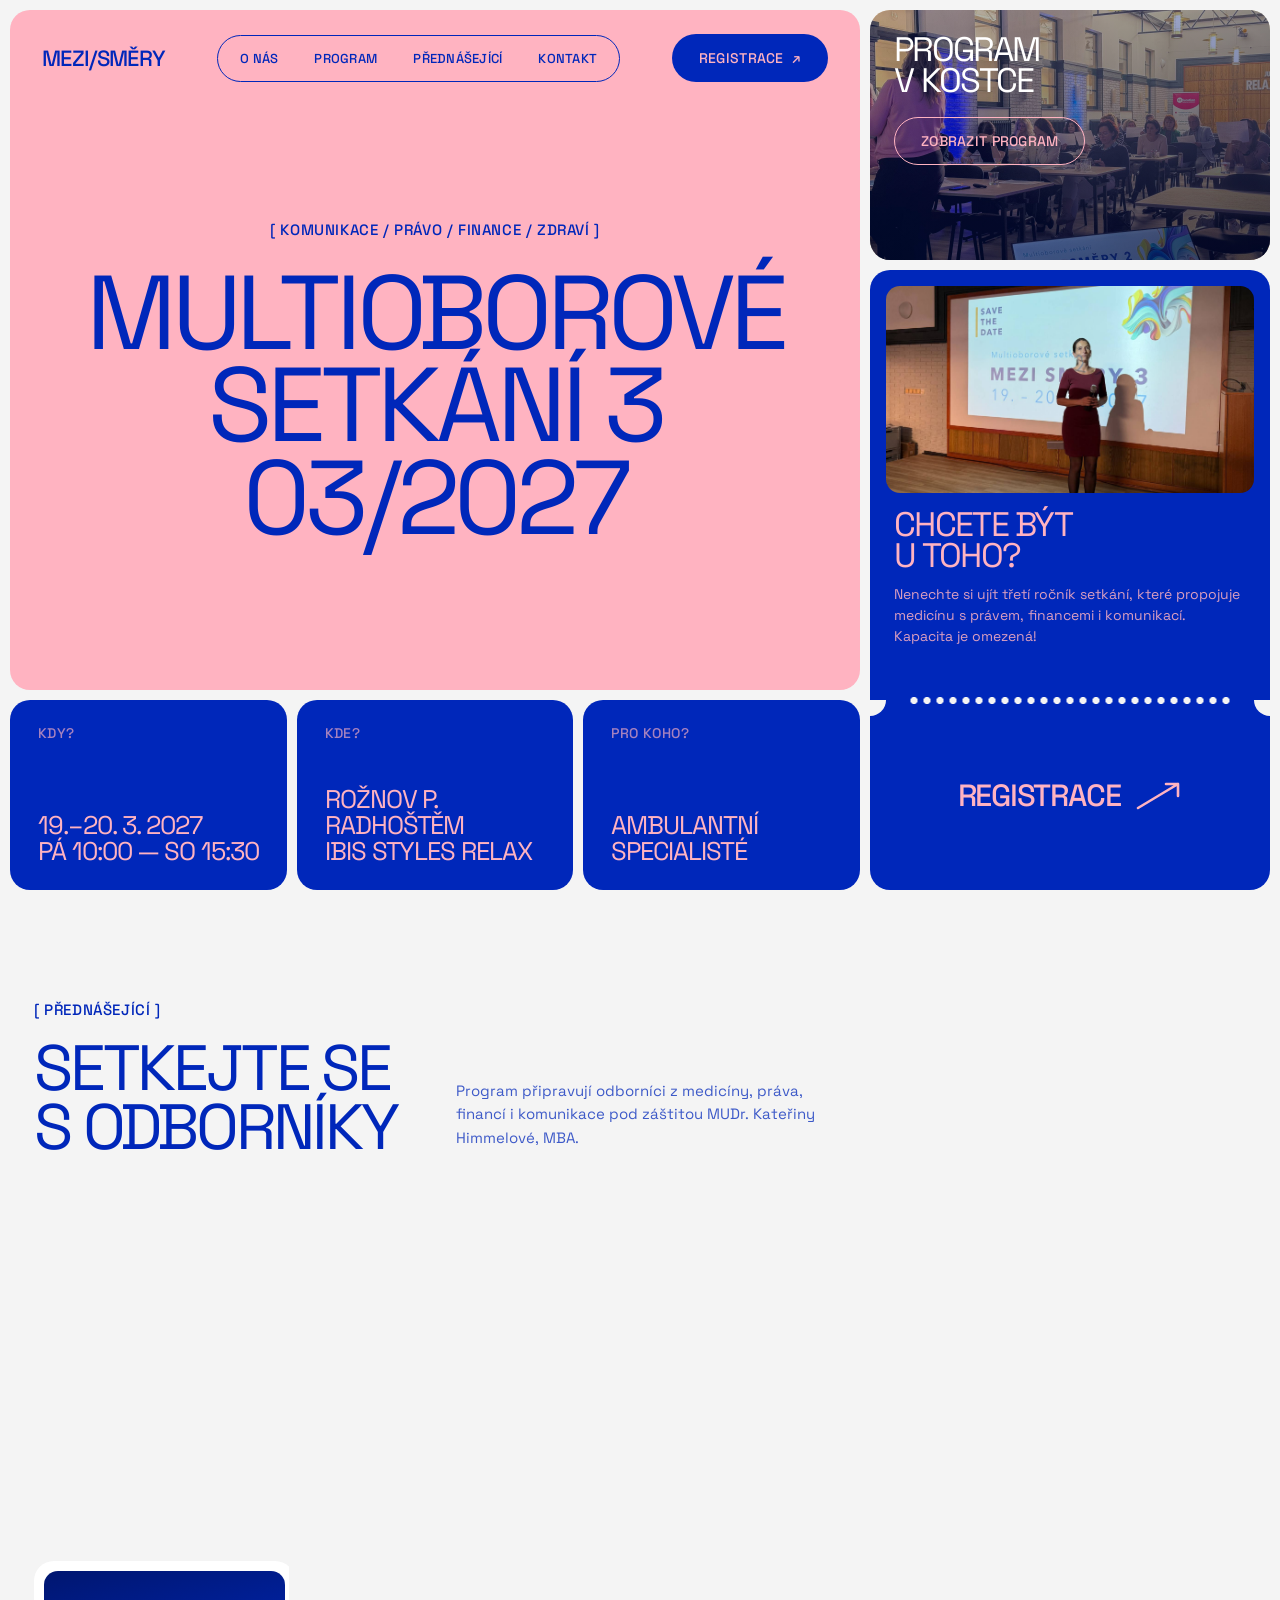
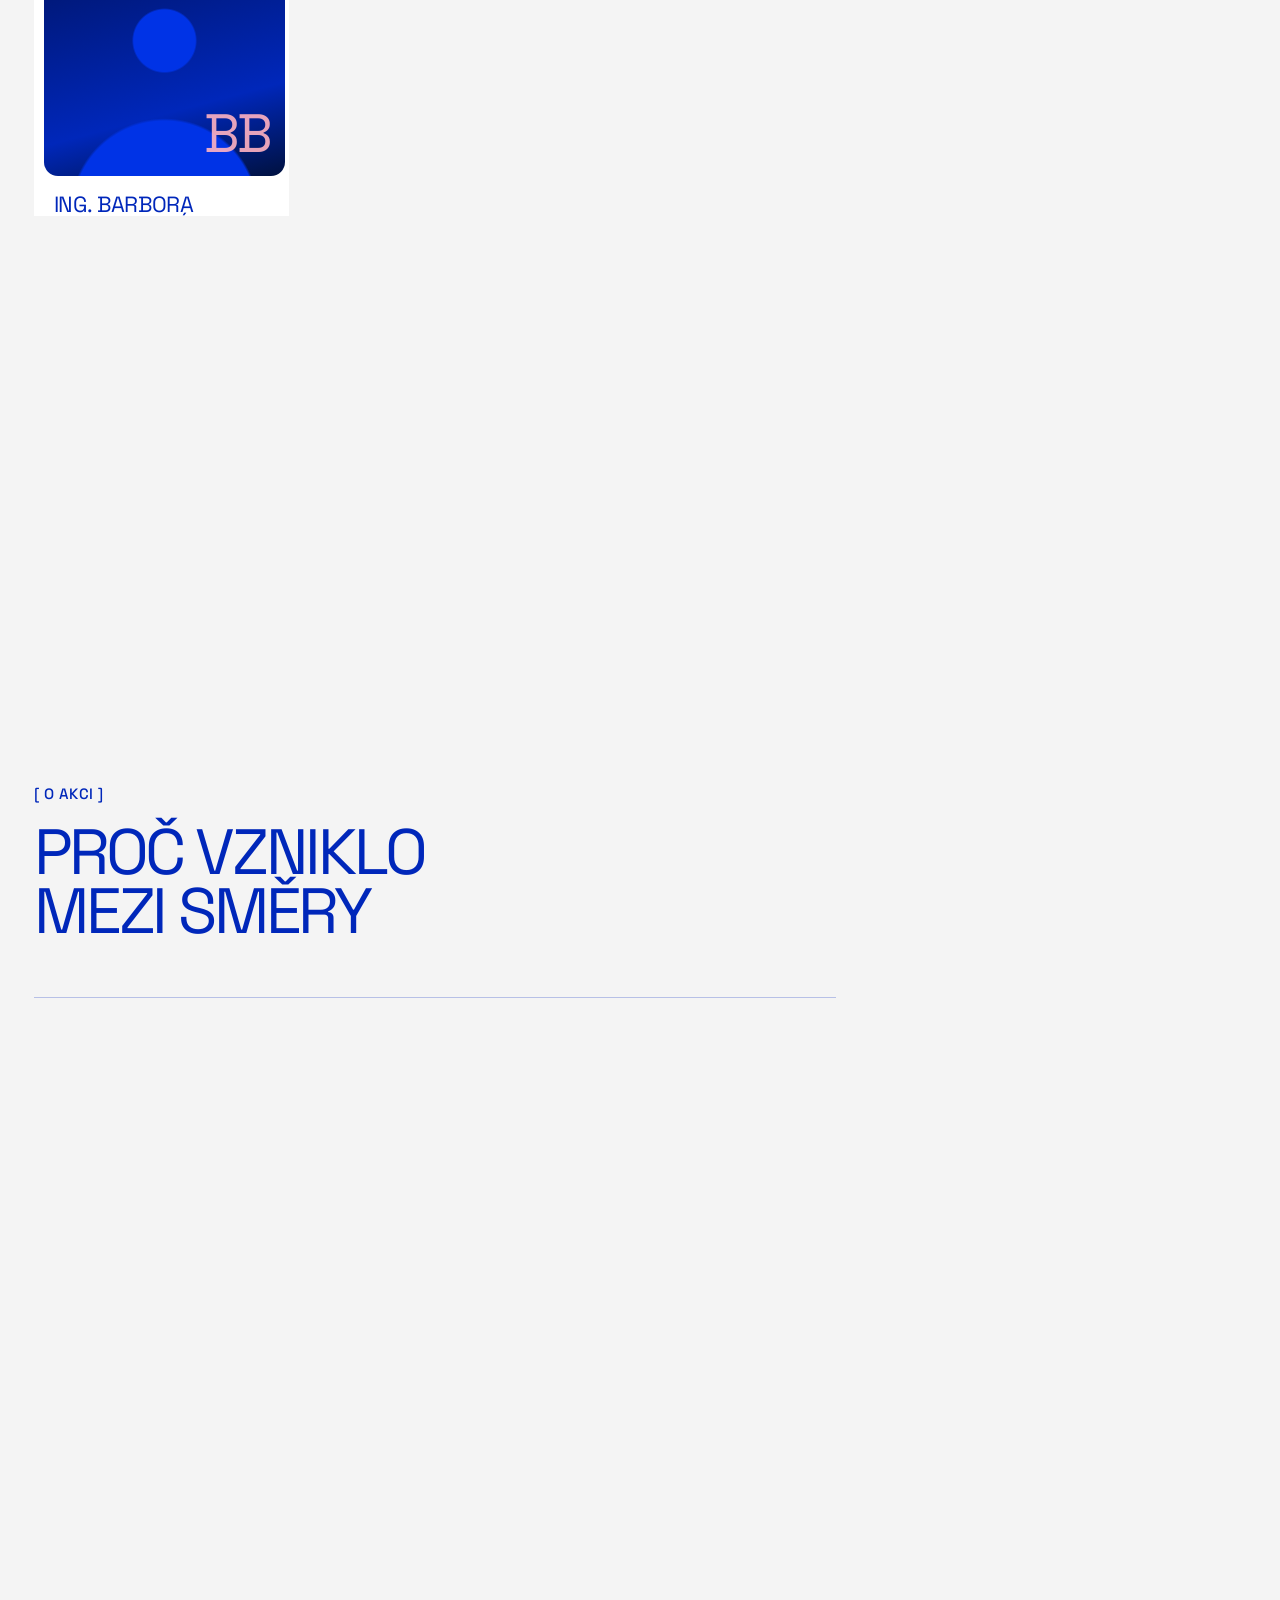
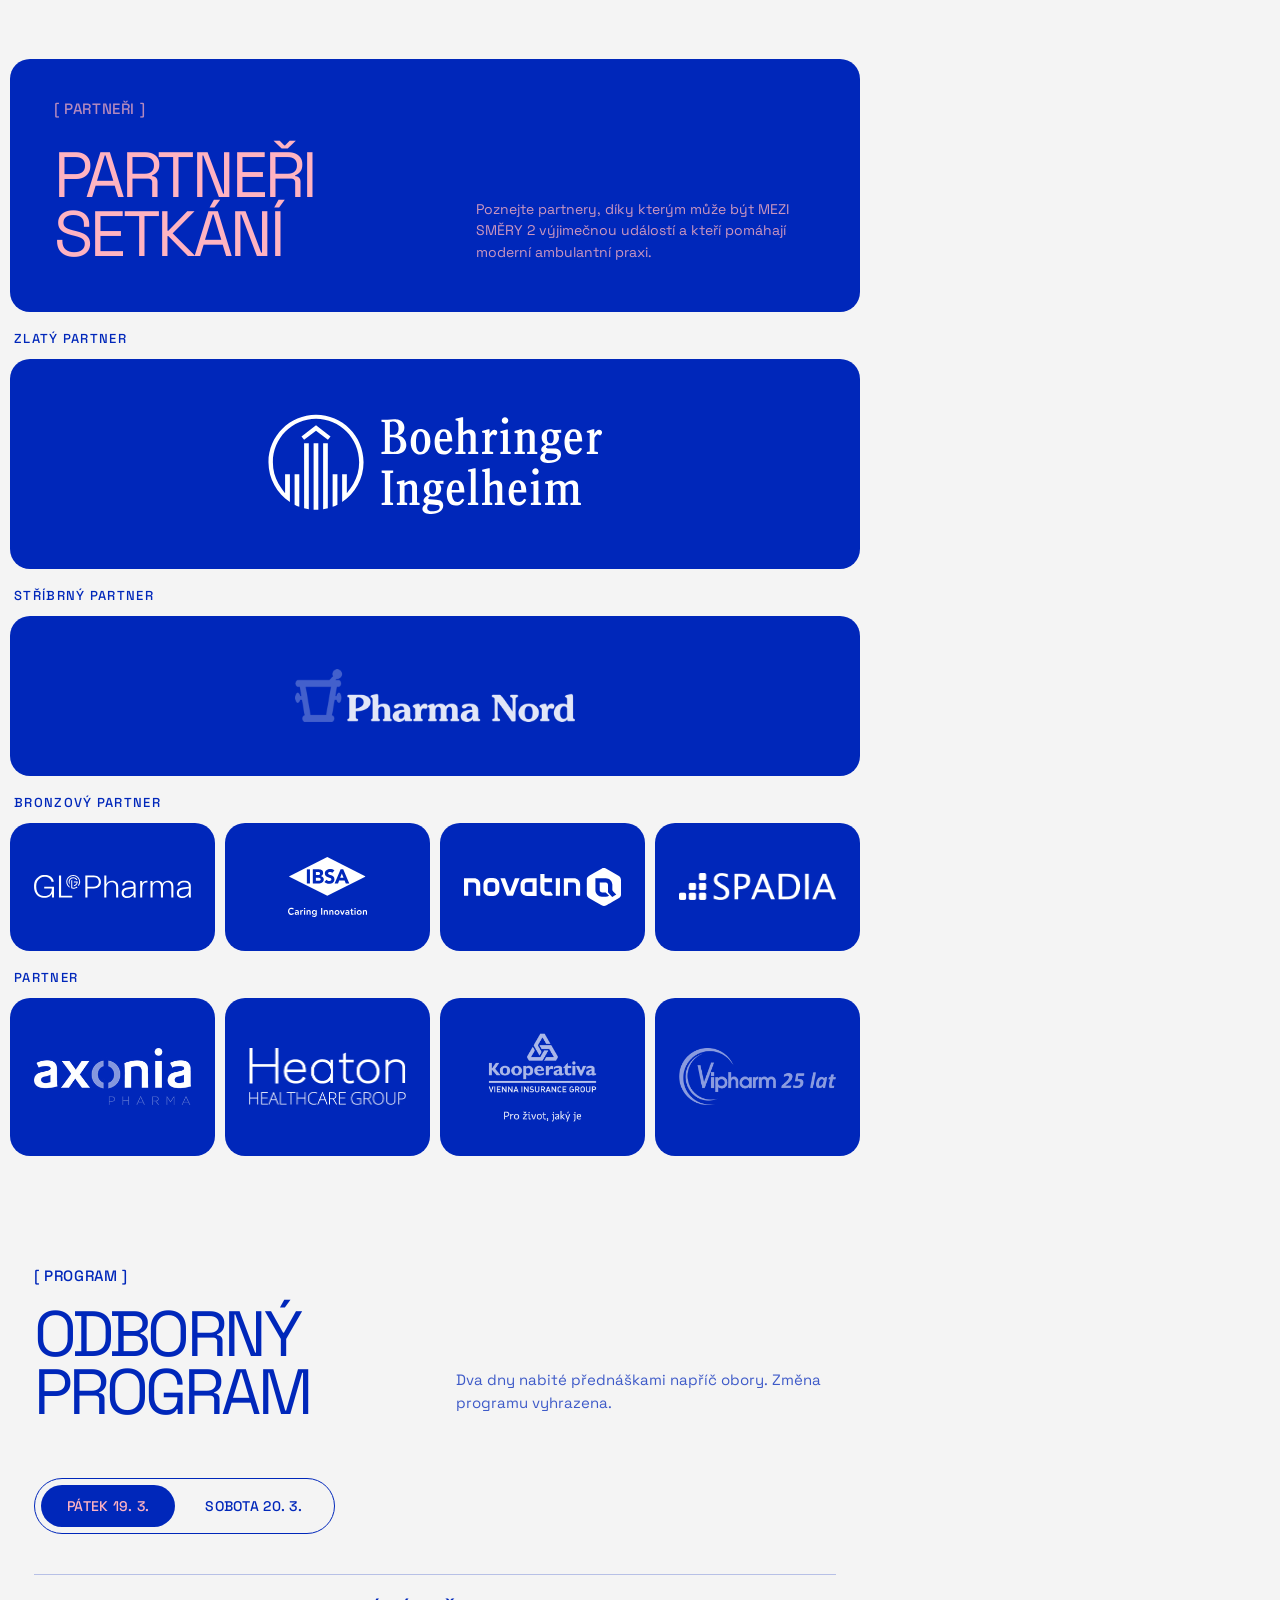
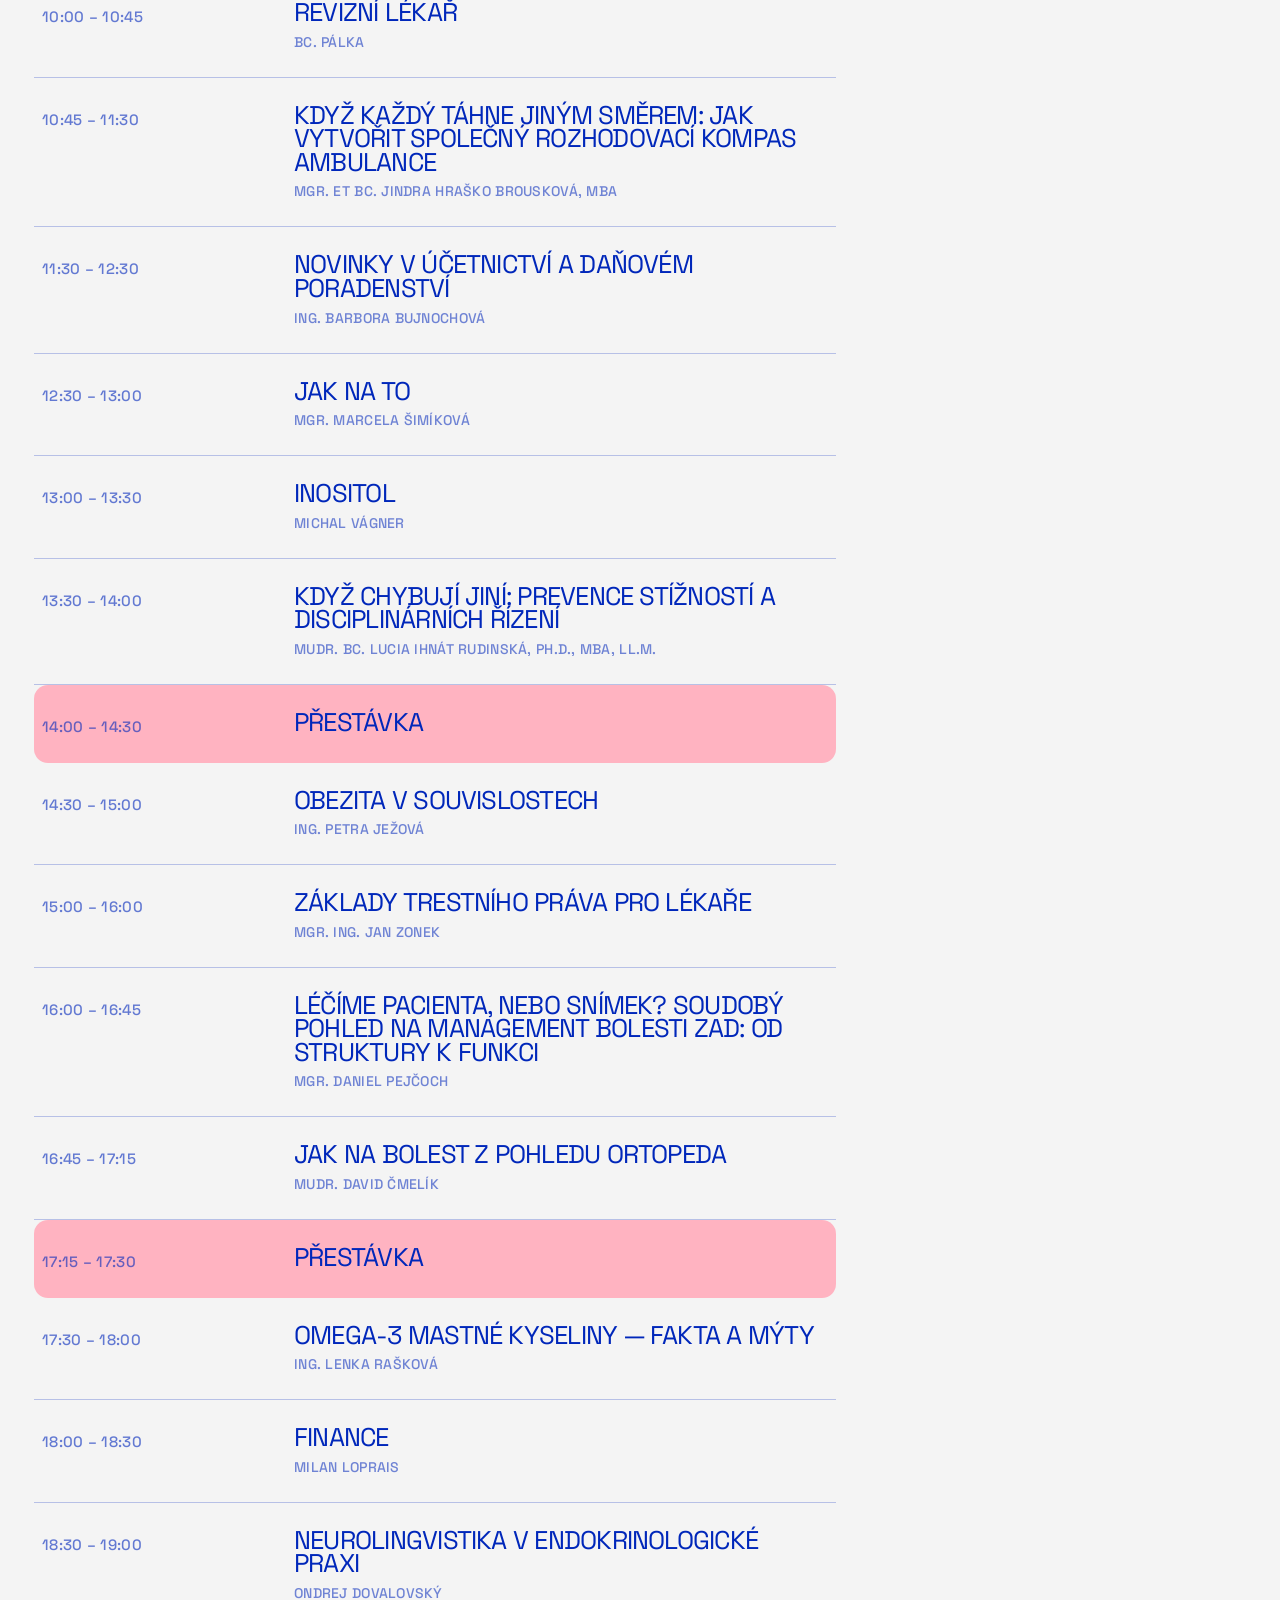
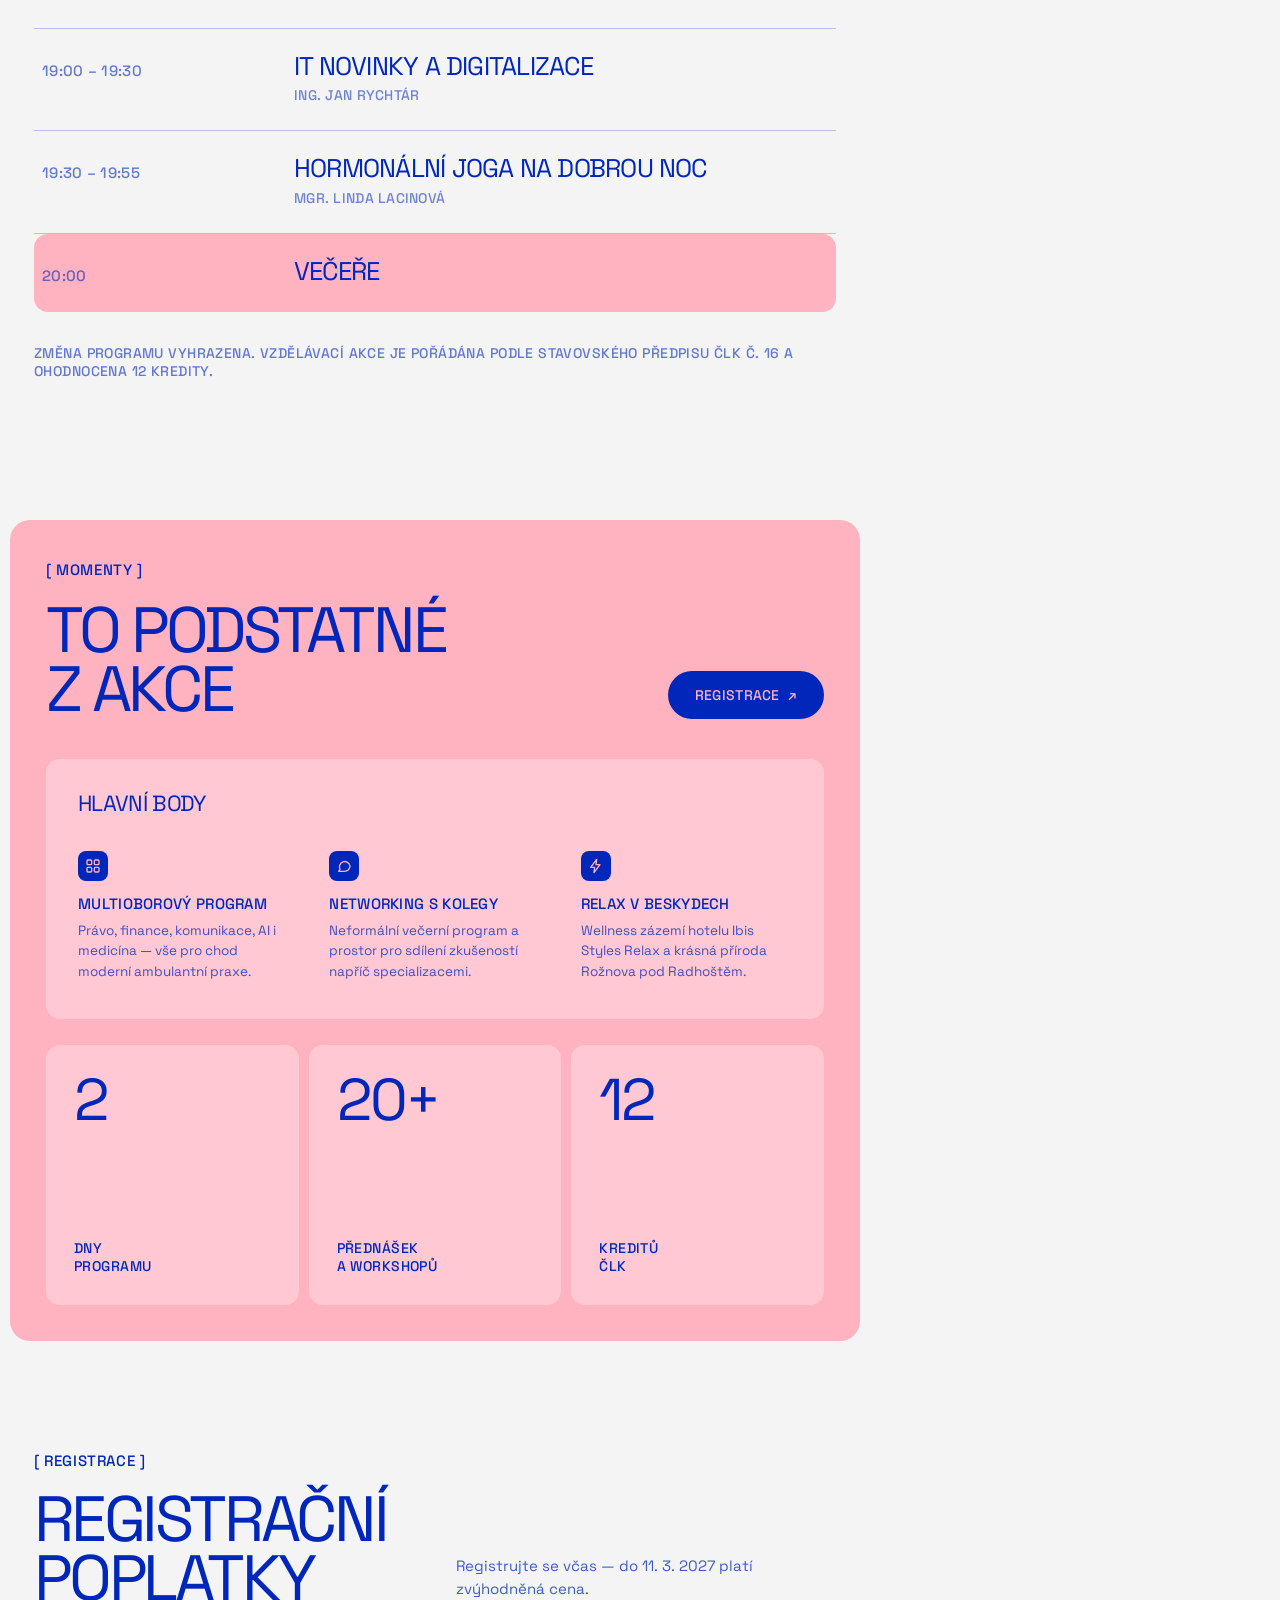
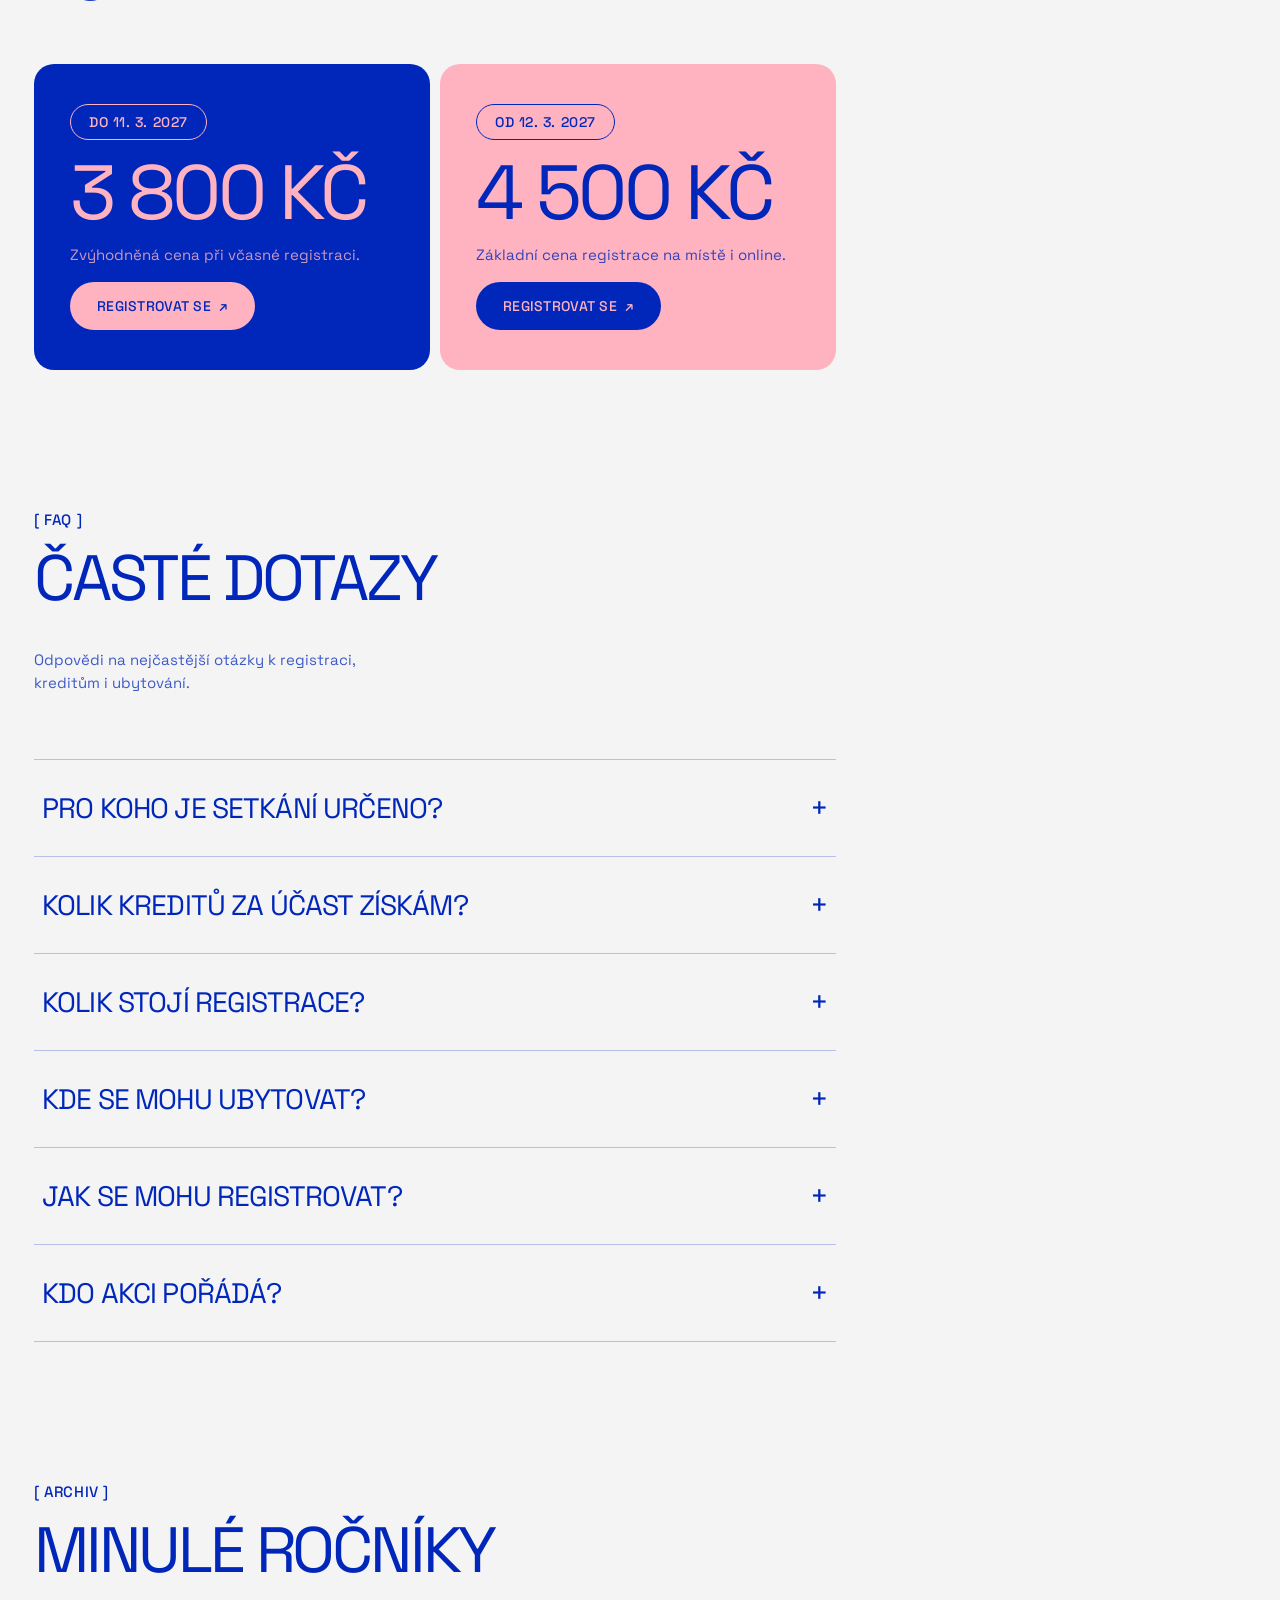
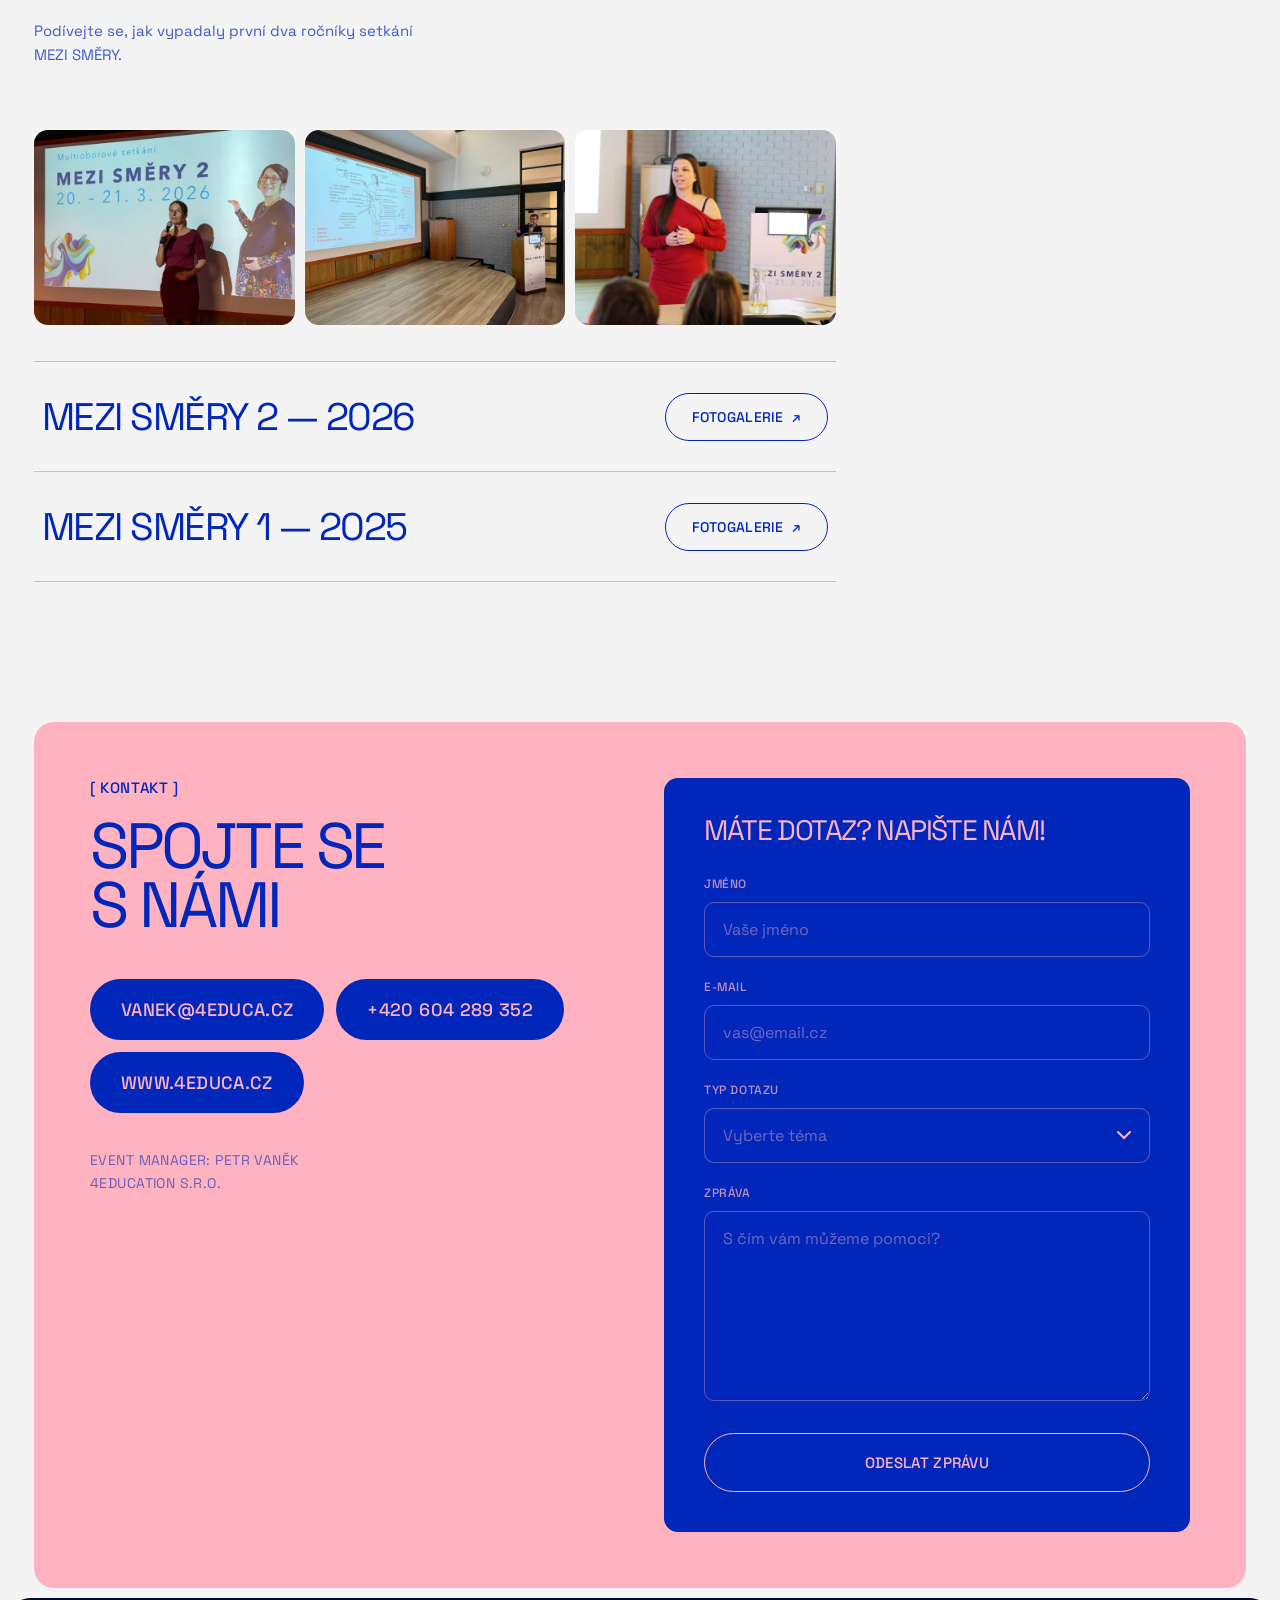
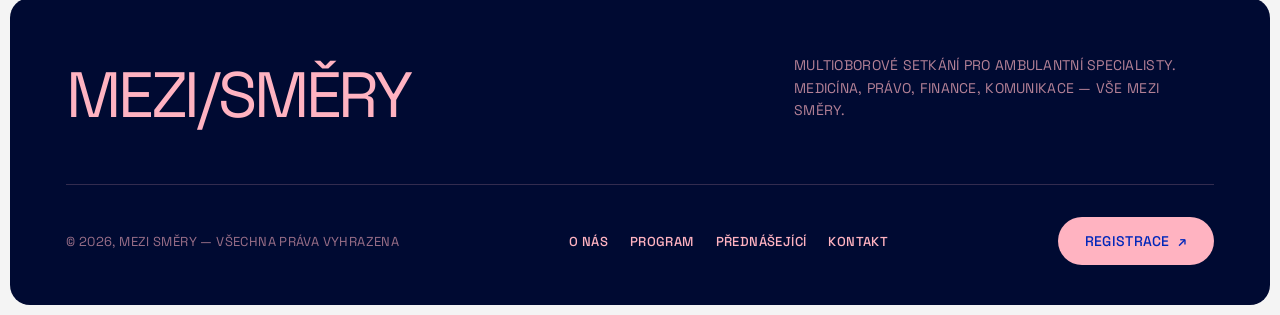
==== commit 22718006: "Registrační systém (PHP+SQLite) pro hosting + tlačítka REGISTRACE na registrace.mezismery.cz - _host" ====
--- a/index.html
+++ b/index.html
@@ -30,7 +30,7 @@
             <a href="#prednasejici">PŘEDNÁŠEJÍCÍ</a>
             <a href="#kontakt">KONTAKT</a>
           </nav>
-          <a class="btn btn-blue" href="https://www.4educa.cz" target="_blank" rel="noopener">REGISTRACE <span class="arr">↗</span></a>
+          <a class="btn btn-blue" href="https://registrace.mezismery.cz/">REGISTRACE <span class="arr">↗</span></a>
         </header>
 
         <div class="hero-inner">
@@ -125,7 +125,7 @@
             <p class="section-tag reveal">[ O AKCI ]</p>
             <h2 class="reveal">PROČ VZNIKLO<br>MEZI SMĚRY</h2>
           </div>
-          <a class="btn btn-blue section-cta reveal" href="https://www.4educa.cz" target="_blank" rel="noopener">REGISTRACE <span class="arr">↗</span></a>
+          <a class="btn btn-blue section-cta reveal" href="https://registrace.mezismery.cz/">REGISTRACE <span class="arr">↗</span></a>
         </div>
 
         <div class="about-list">
@@ -274,7 +274,7 @@
             <p class="section-tag">[ MOMENTY ]</p>
             <h2>TO PODSTATNÉ<br>Z AKCE</h2>
           </div>
-          <a class="btn btn-blue" href="https://www.4educa.cz" target="_blank" rel="noopener">REGISTRACE <span class="arr">↗</span></a>
+          <a class="btn btn-blue" href="https://registrace.mezismery.cz/">REGISTRACE <span class="arr">↗</span></a>
         </div>
 
         <div class="ess-features">
@@ -335,13 +335,13 @@
             <span class="price-tag">DO 11. 3. 2027</span>
             <span class="price-value">3 800 KČ</span>
             <p>Zvýhodněná cena při včasné registraci.</p>
-            <a class="btn btn-pink" href="https://www.4educa.cz" target="_blank" rel="noopener">REGISTROVAT SE <span class="arr">↗</span></a>
+            <a class="btn btn-pink" href="https://registrace.mezismery.cz/">REGISTROVAT SE <span class="arr">↗</span></a>
           </div>
           <div class="price-card price-card-late reveal" style="--d:.1s">
             <span class="price-tag">OD 12. 3. 2027</span>
             <span class="price-value">4 500 KČ</span>
             <p>Základní cena registrace na místě i online.</p>
-            <a class="btn btn-blue" href="https://www.4educa.cz" target="_blank" rel="noopener">REGISTROVAT SE <span class="arr">↗</span></a>
+            <a class="btn btn-blue" href="https://registrace.mezismery.cz/">REGISTROVAT SE <span class="arr">↗</span></a>
           </div>
         </div>
       </section>
@@ -502,7 +502,7 @@
         <a href="#prednasejici">PŘEDNÁŠEJÍCÍ</a>
         <a href="#kontakt">KONTAKT</a>
       </nav>
-      <a class="btn btn-pink" href="https://www.4educa.cz" target="_blank" rel="noopener">REGISTRACE <span class="arr">↗</span></a>
+      <a class="btn btn-pink" href="https://registrace.mezismery.cz/">REGISTRACE <span class="arr">↗</span></a>
     </div>
   </footer>
 
